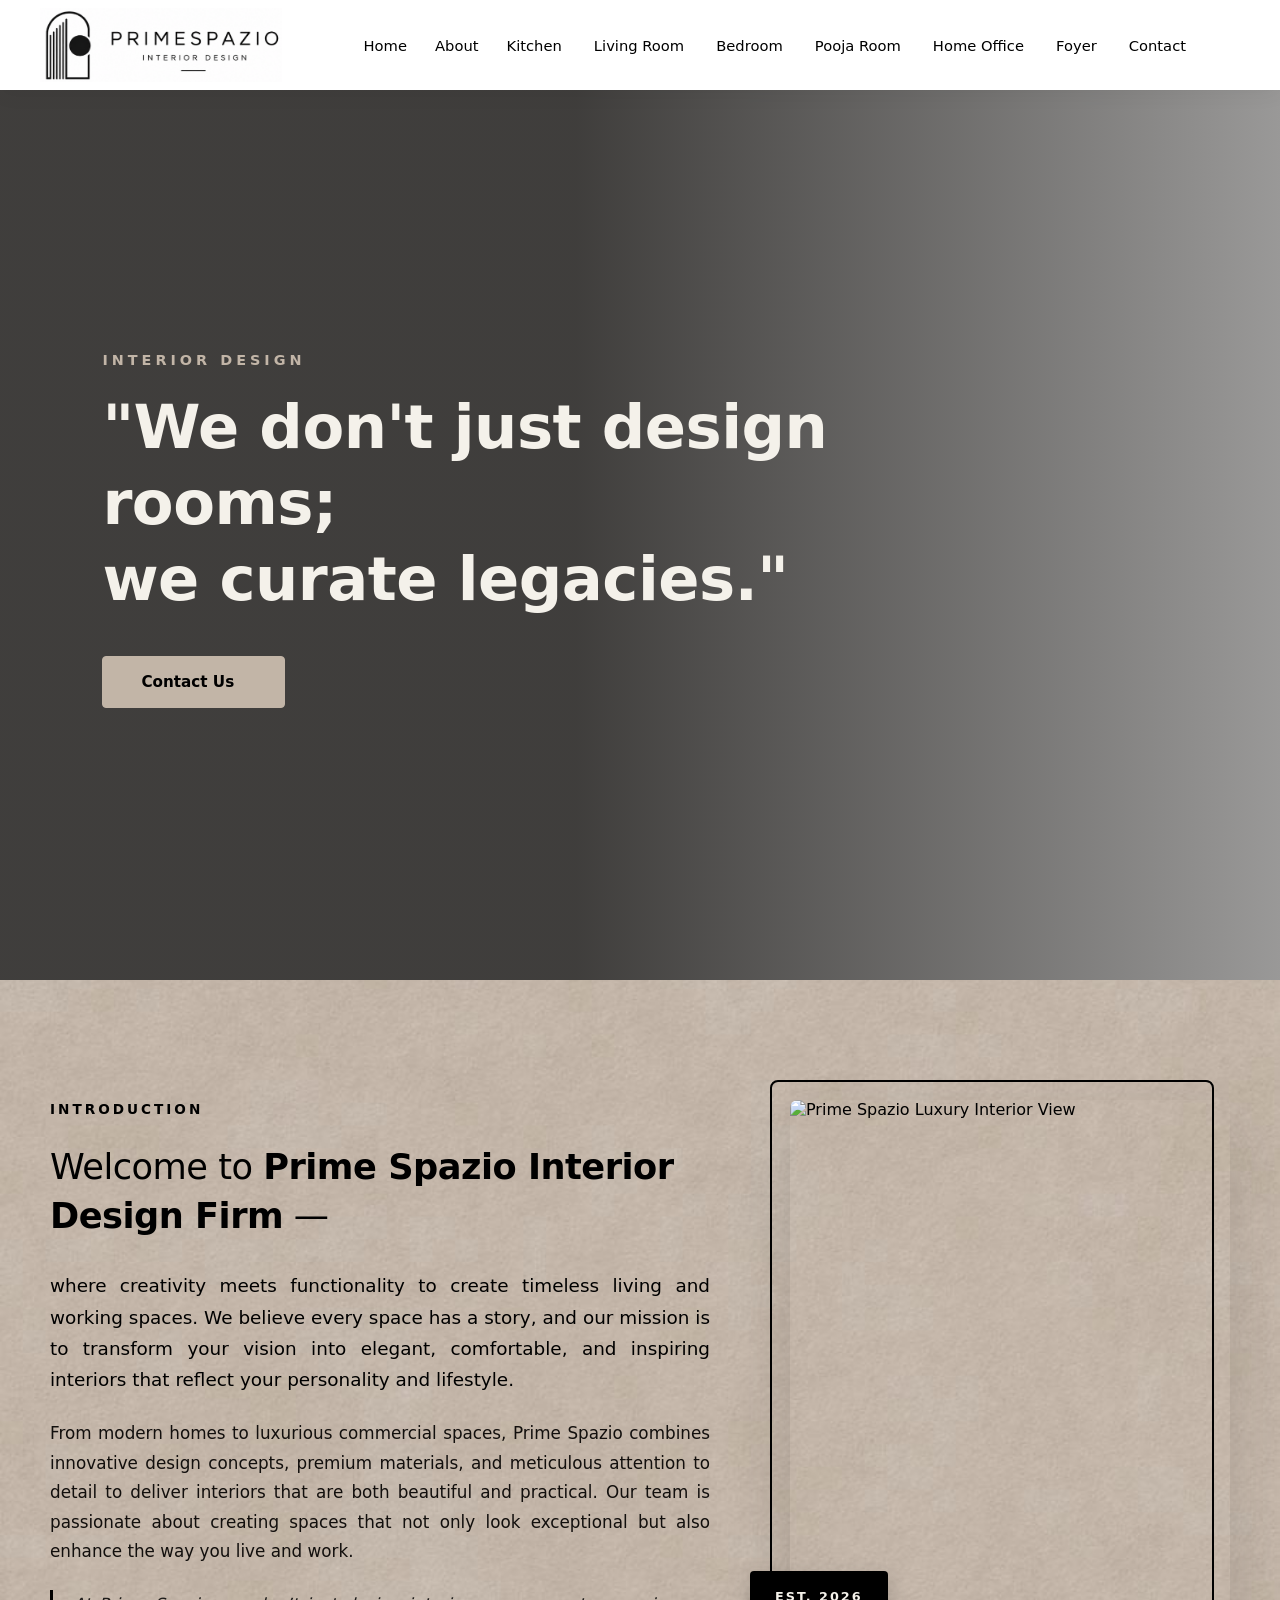
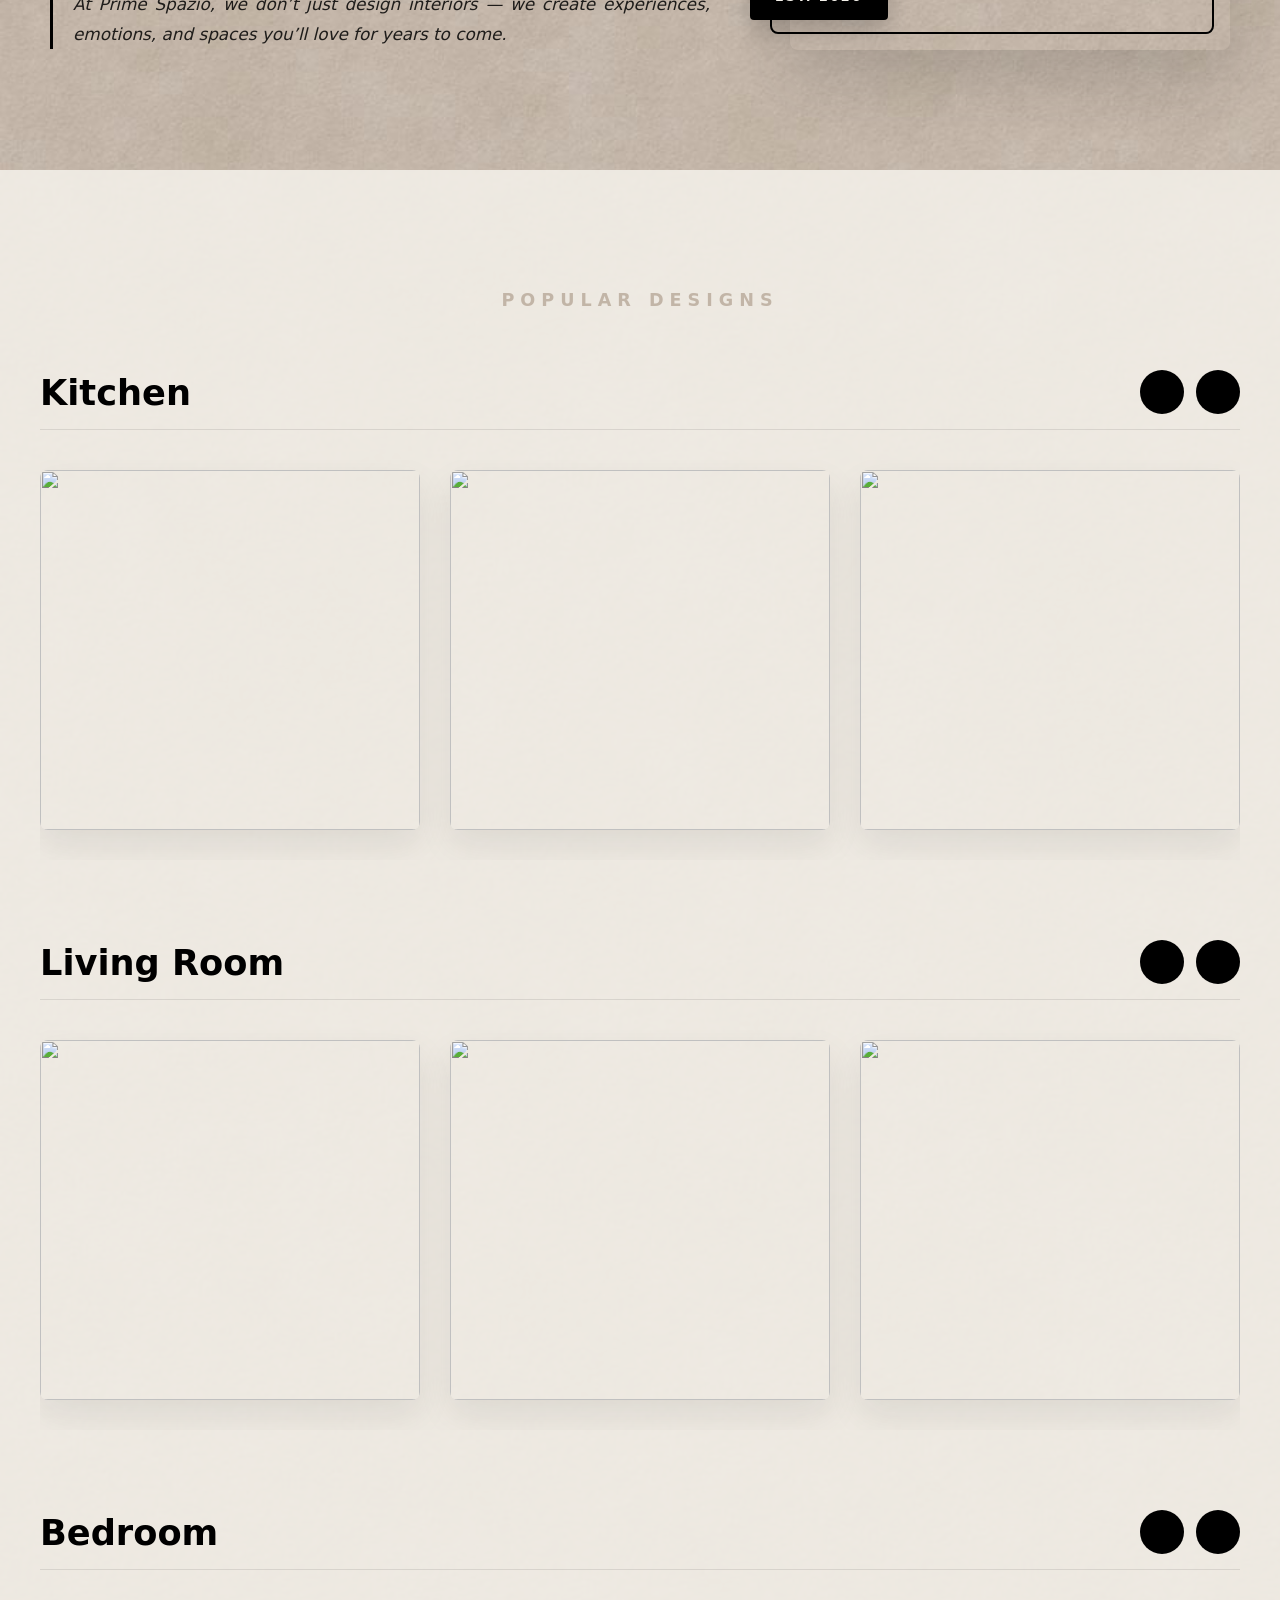
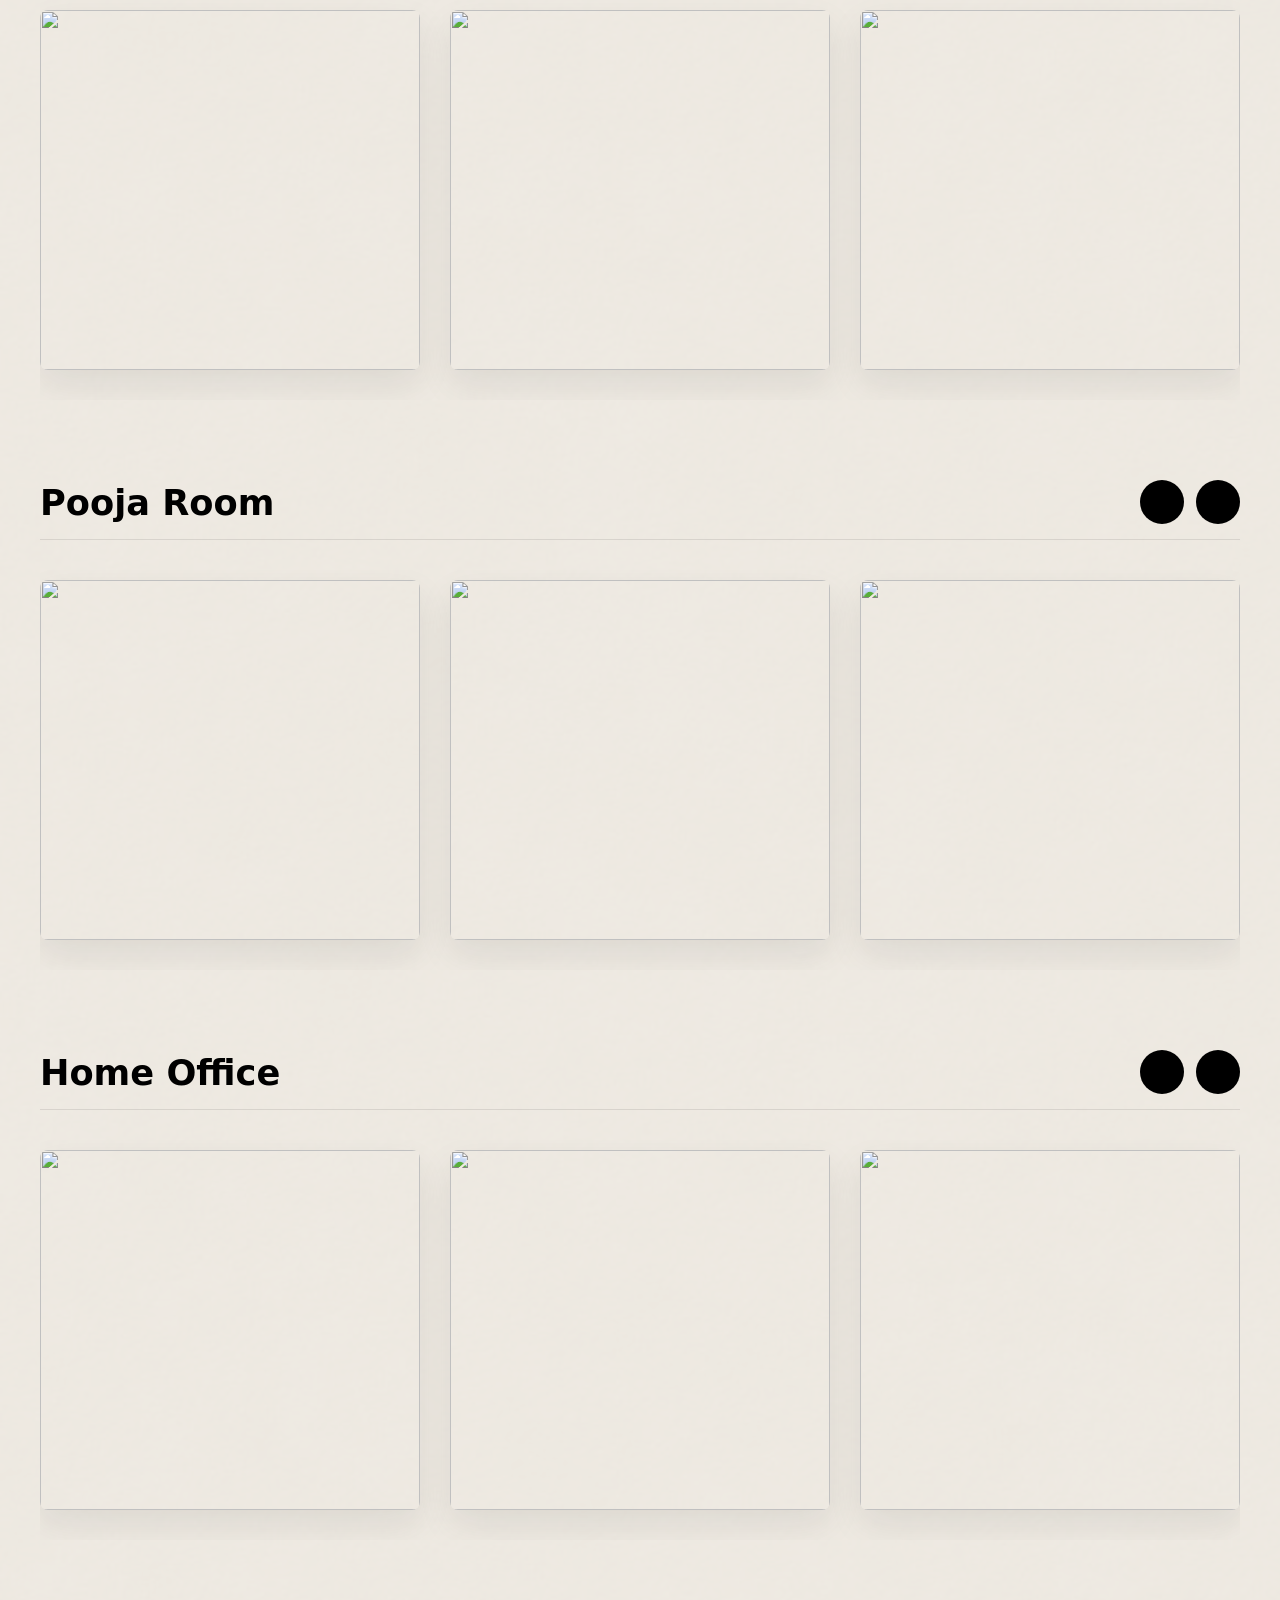
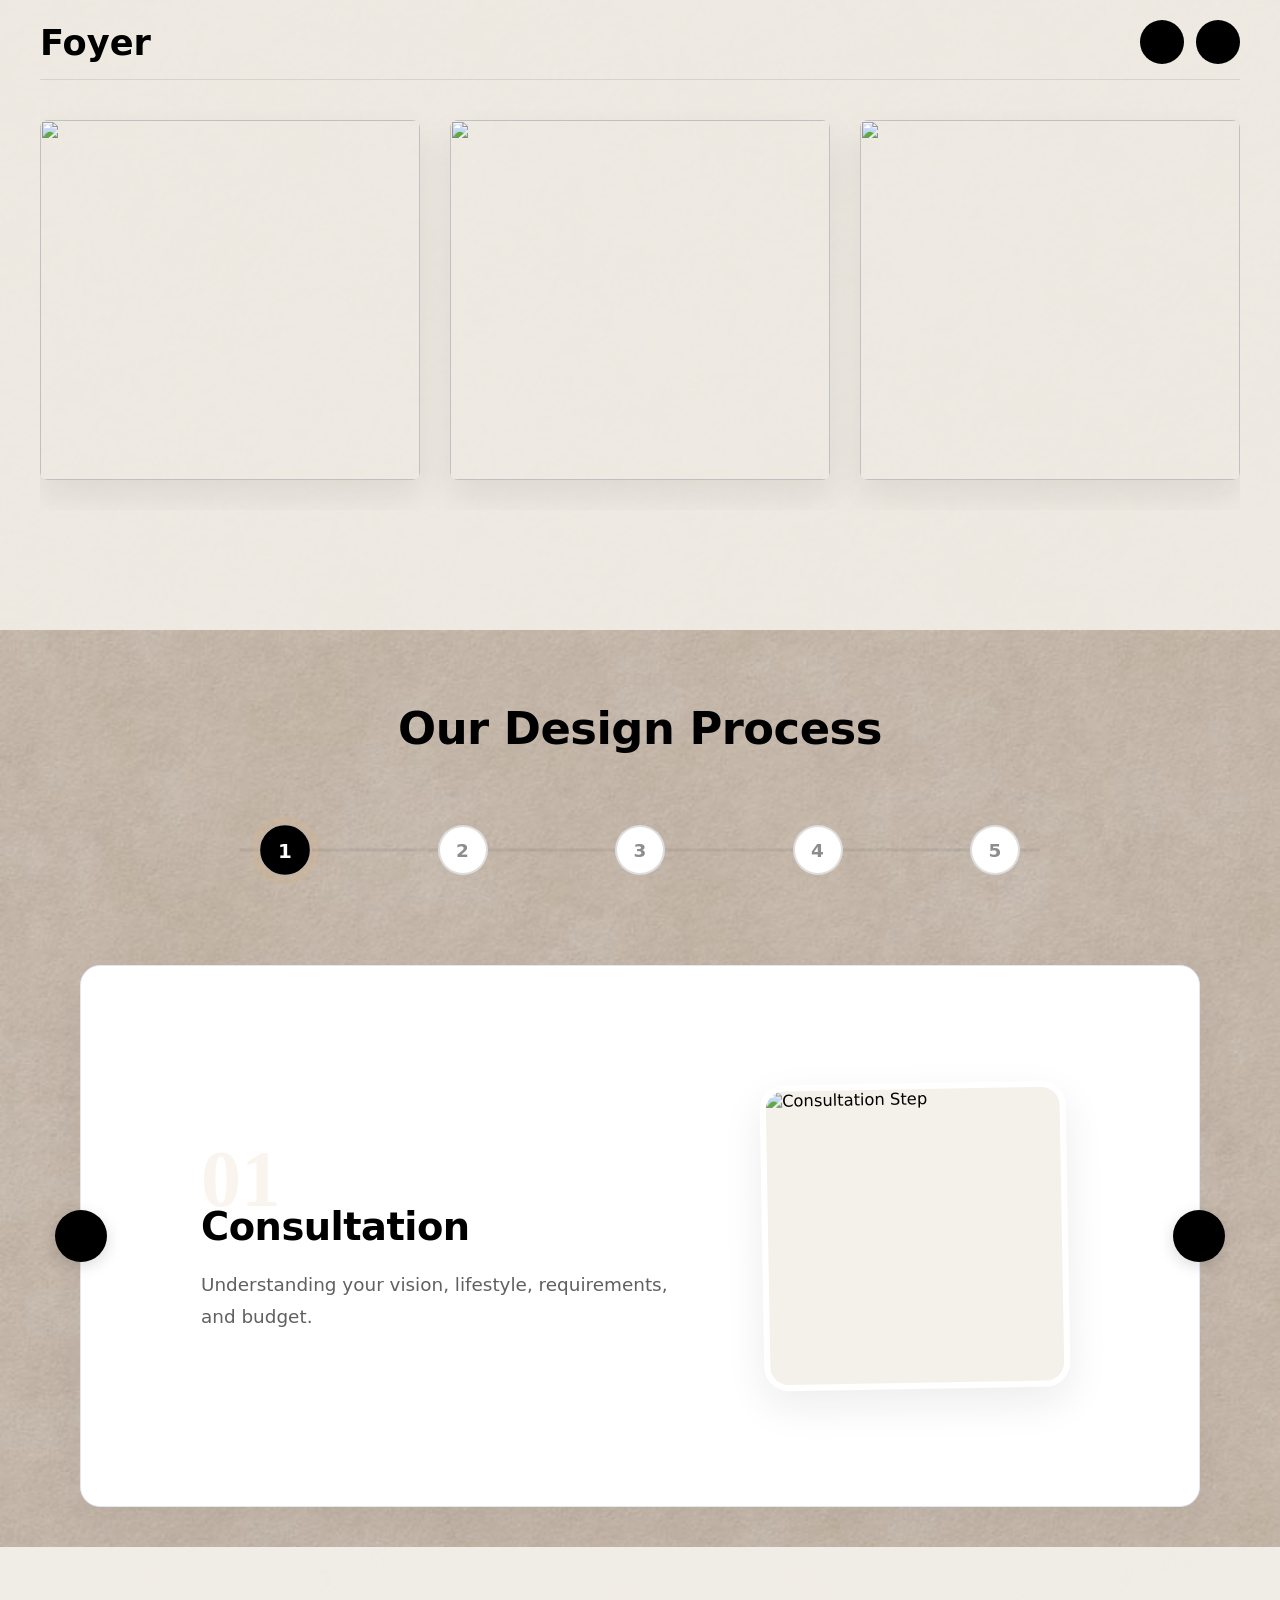
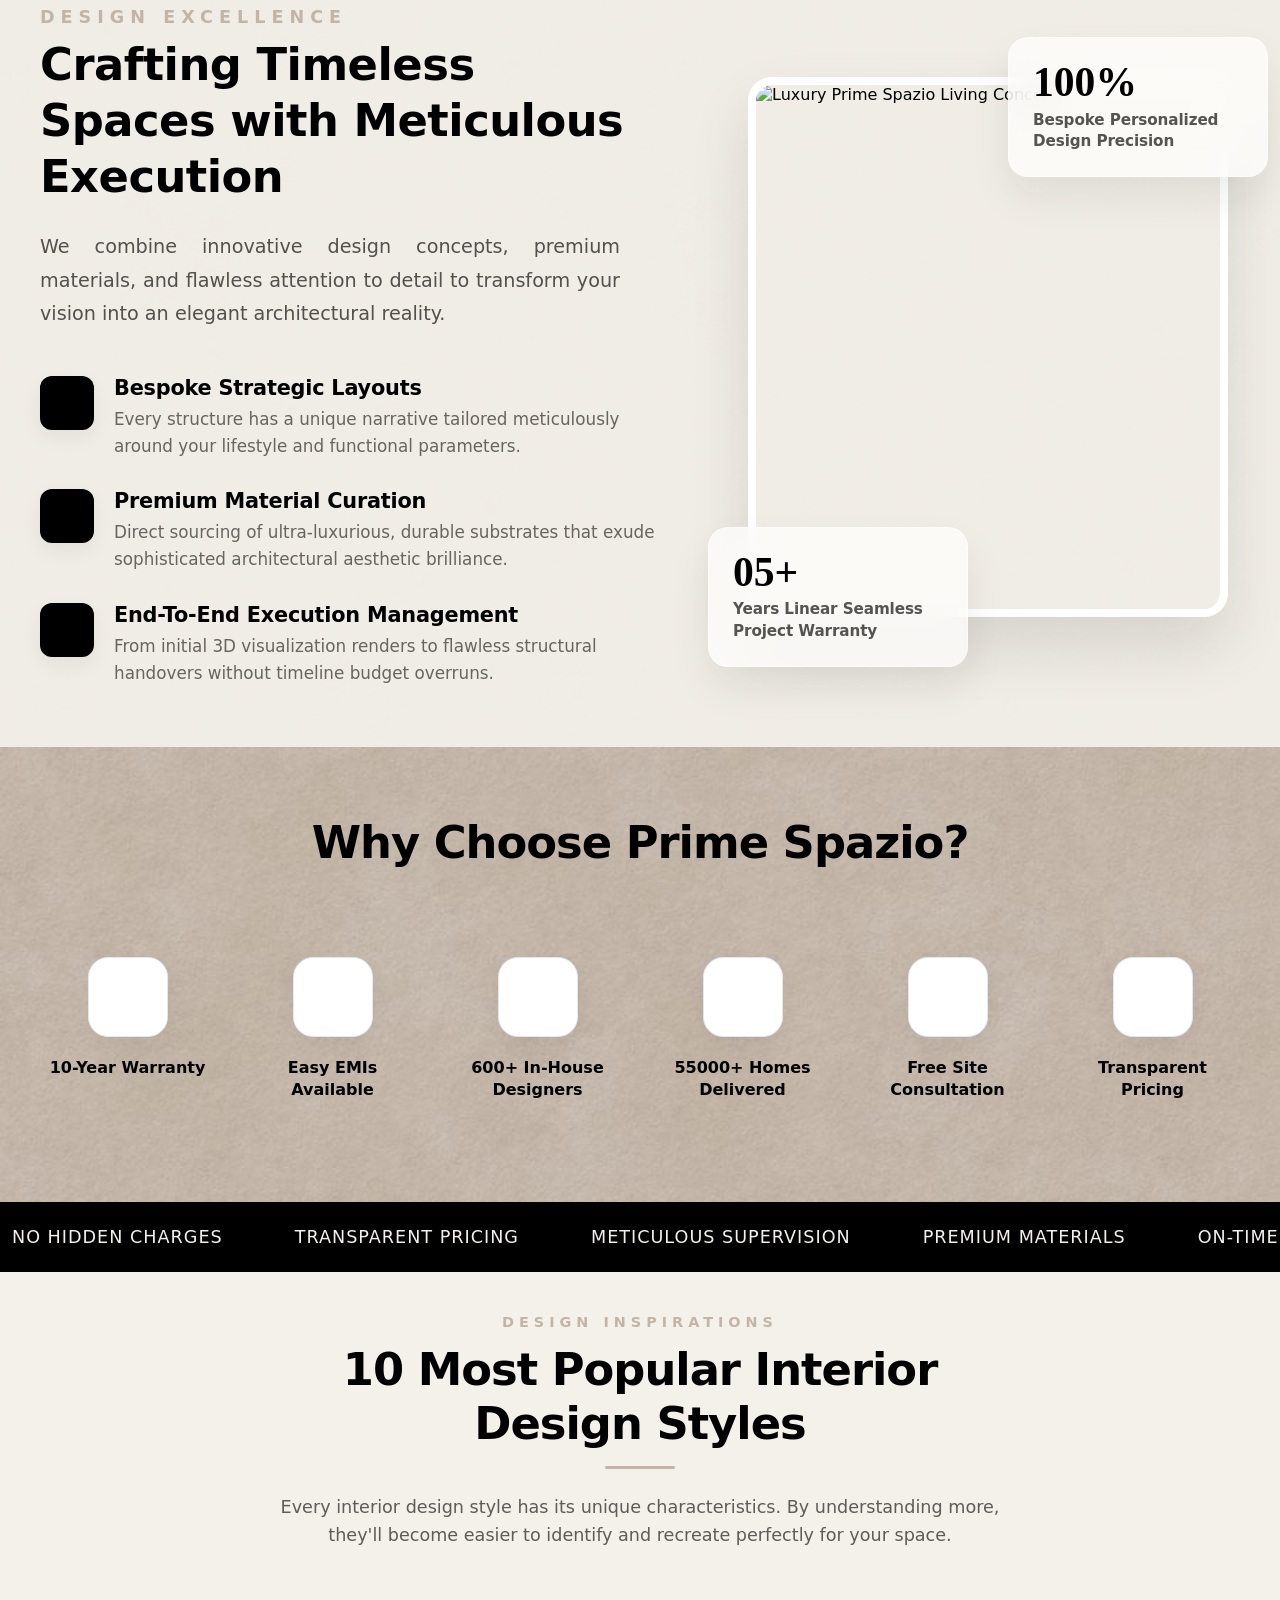
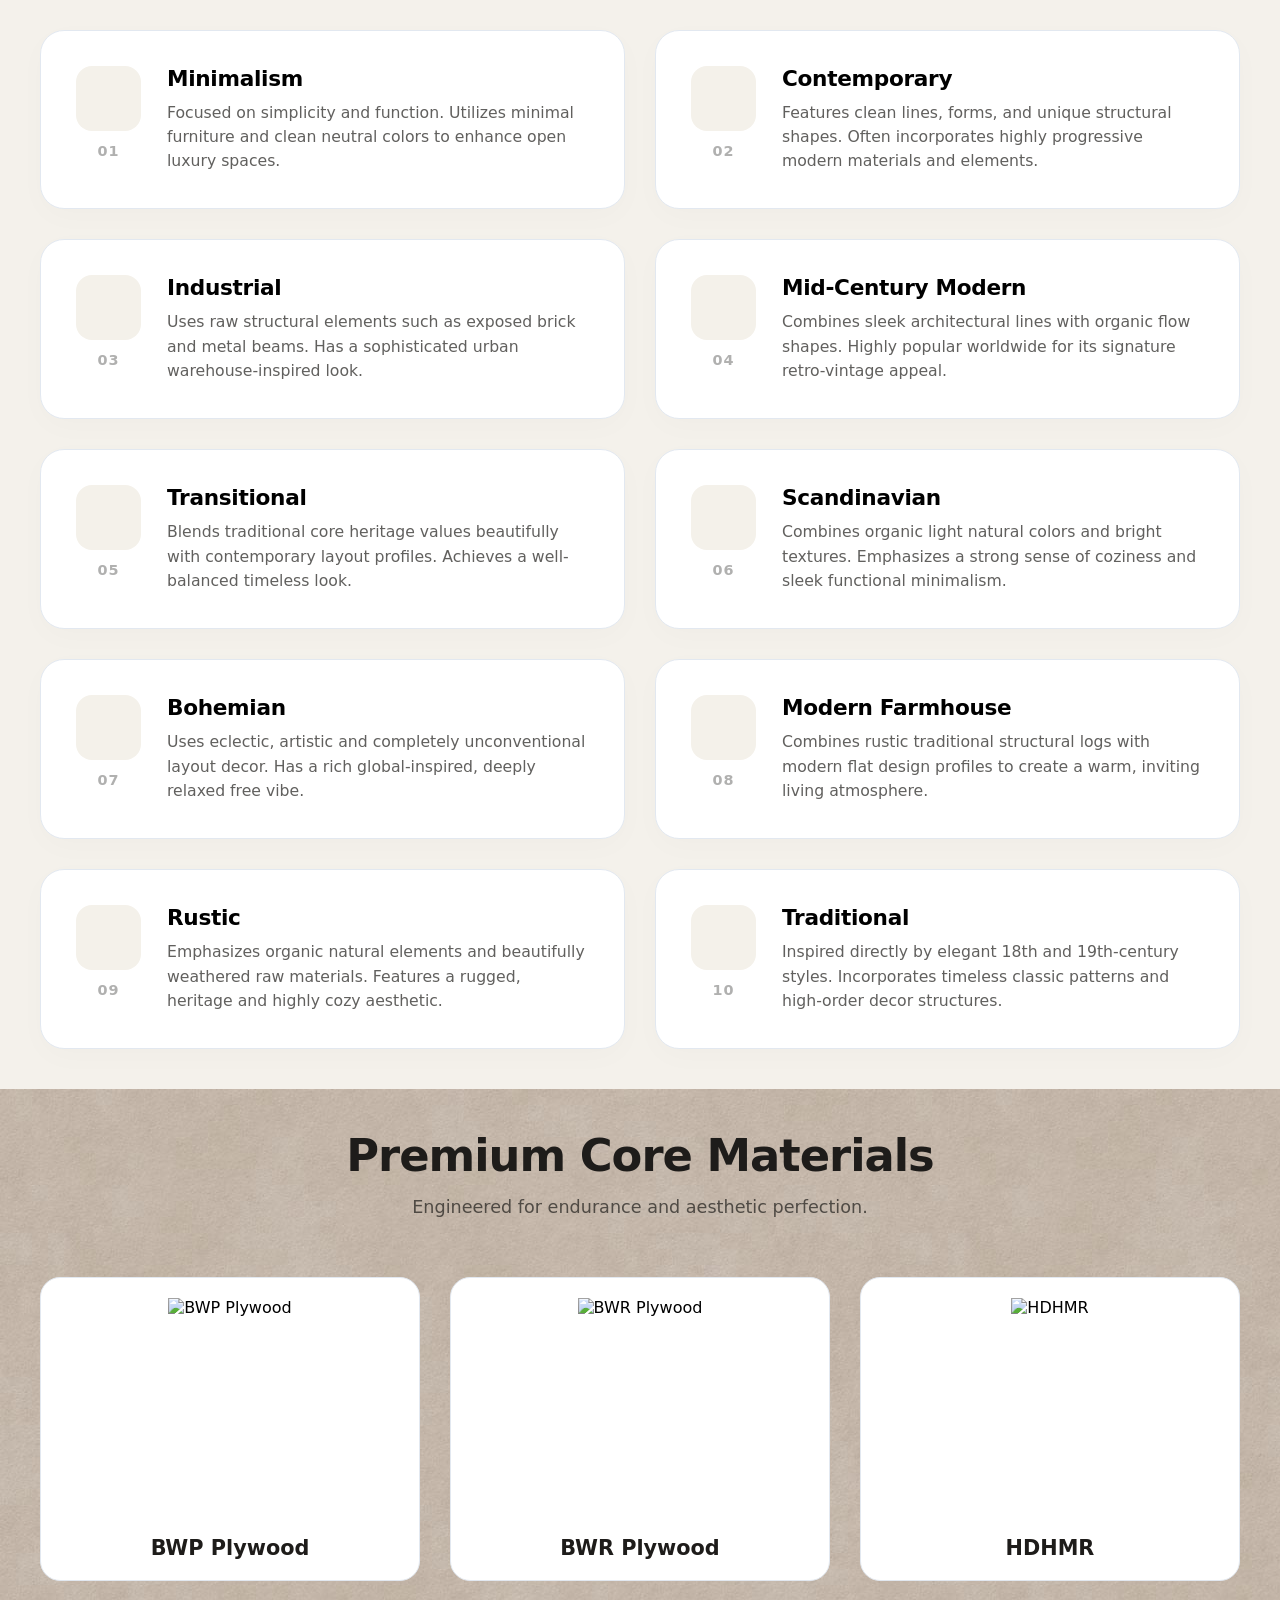
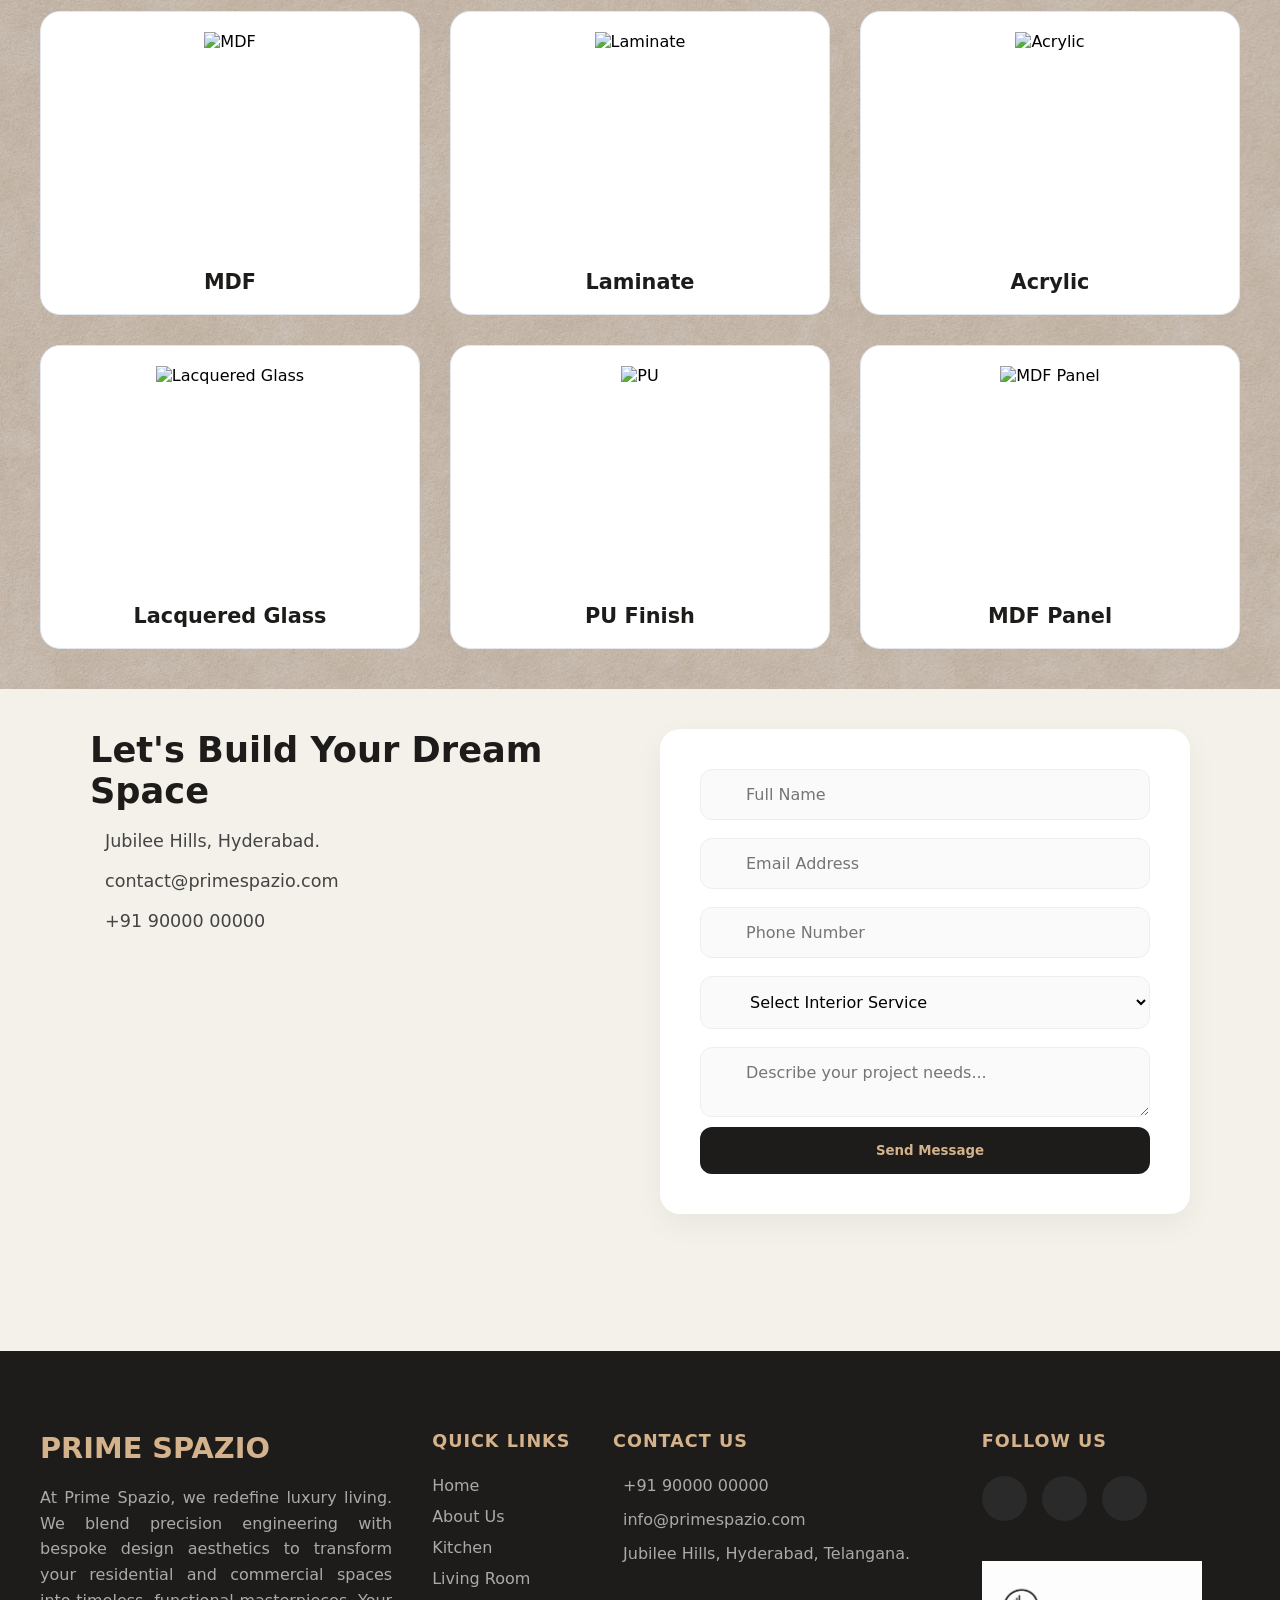
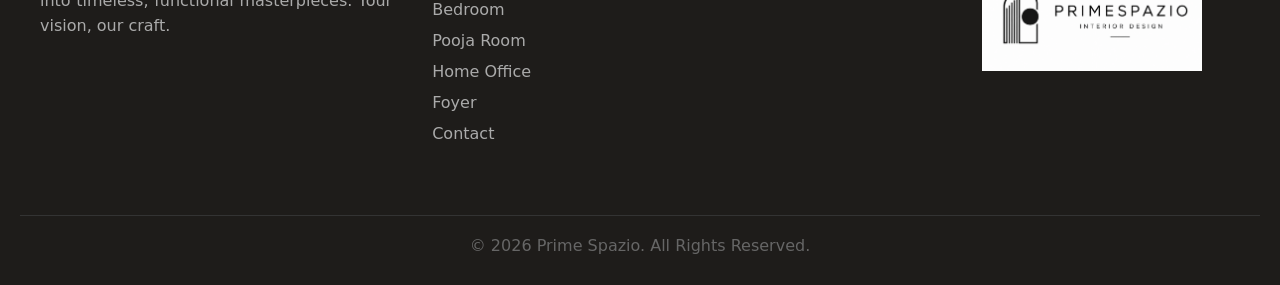
==== index.html @ 3af81e97 "prime" ====
<!DOCTYPE html>
<html lang="en">

<head>
    <meta charset="UTF-8">
    <meta name="viewport" content="width=device-width, initial-scale=1.0">
    <title>HOME|PRIMESPAZIO </title>
    <link href="https://cdn.jsdelivr.net/npm/remixicon@4.2.0/fonts/remixicon.css" rel="stylesheet" />
    <link rel="stylesheet" href="css/index.css">
    <link rel="icon" type="image/png" href="images/ion.png">
    <link href="https://unpkg.com/aos@2.3.1/dist/aos.css" rel="stylesheet">
</head>

<body>

    <header>
        <nav class="navbar">
            <div class="logo-container">
                <a href="index.html">
                    <img src="images/logo.png" alt="AURA Logo" class="brand-logo-img">
                </a>
            </div>

            <ul class="nav-links" id="navMenu">
                <li><a href="index.html" class="nav-item ">Home</a></li>
                <li><a href="about.html" class="nav-item">About</a></li>

                <li class="dropdown">
                    <a href="kitchen.html" class="nav-item dt-toggle">Kitchen <i class="ri-arrow-down-s-line"></i></a>
                    <ul class="dropdown-menu">
                        <li><a href="kitchen.html">Pantry Units</a></li>
                        <li><a href="kitchen.html">Base Units</a></li>
                        <li><a href="kitchen.html">Lofts</a></li>
                        <li><a href="kitchen.html">Counter tops</a></li>
                        <li><a href="kitchen.html">Appliances</a></li>
                        <li><a href="kitchen.html">Utility</a></li>
                        <li><a href="kitchen.html">Automation</a></li>
                    </ul>
                </li>

                <li class="dropdown">
                    <a href="livingroom.html" class="nav-item dt-toggle">Living Room <i
                            class="ri-arrow-down-s-line"></i></a>
                    <ul class="dropdown-menu">
                        <li><a href="livingroom.html">Tv Units</a></li>
                        <li><a href="livingroom.html">Crockery Units</a></li>
                        <li><a href="livingroom.html">Pooja Units</a></li>
                        <li><a href="livingroom.html">Furniture</a></li>
                        <li><a href="livingroom.html">False ceiling</a></li>
                        <li><a href="livingroom.html">Automation</a></li>
                    </ul>
                </li>

                <li class="dropdown">
                    <a href="bedroom.html" class="nav-item dt-toggle">Bedroom <i class="ri-arrow-down-s-line"></i></a>
                    <ul class="dropdown-menu">
                        <li><a href="bedroom.html">Walk-In Wardrobes</a></li>
                        <li><a href="bedroom.html">Sliding Wardrobes</a></li>
                        <li><a href="bedroom.html">Dressing Table</a></li>
                        <li><a href="bedroom.html">Study Units</a></li>
                        <li><a href="bedroom.html">TV Units</a></li>
                        <li><a href="bedroom.html">Furniture</a></li>
                        <li><a href="bedroom.html">Automation</a></li>
                        <li><a href="bedroom.html">Painting & Wallpapers</a></li>
                    </ul>
                </li>

                <li class="dropdown">
                    <a href="poojaroom.html" class="nav-item dt-toggle">Pooja Room <i
                            class="ri-arrow-down-s-line"></i></a>
                    <ul class="dropdown-menu">
                        <li><a href="poojaroom.html">Pooja Mandir Unit</a></li>
                        <li><a href="poojaroom.html">Sound Elements</a></li>
                        <li><a href="poojaroom.html">LED Lighting</a></li>
                        <li><a href="poojaroom.html">Storage Solutions</a></li>
                        <li><a href="poojaroom.html">Spiritual Wall Decor</a></li>
                        <li><a href="poojaroom.html">Brass Decorative Items</a></li>
                        <li><a href="poojaroom.html">Traditional Rugs and Mats</a></li>
                    </ul>
                </li>

                <li class="dropdown">
                    <a href="homeoffice.html" class="nav-item dt-toggle">Home Office <i
                            class="ri-arrow-down-s-line"></i></a>
                    <ul class="dropdown-menu">
                        <li><a href="homeoffice.html">Study Units</a></li>
                        <li><a href="homeoffice.html">Library Units</a></li>
                        <li><a href="homeoffice.html">Wallpaper</a></li>
                        <li><a href="homeoffice.html">Furniture</a></li>
                        <li><a href="homeoffice.html">Lighting</a></li>
                    </ul>
                </li>

                <li class="dropdown">
                    <a href="foyer.html" class="nav-item dt-toggle">Foyer <i class="ri-arrow-down-s-line"></i></a>
                    <ul class="dropdown-menu">
                        <li><a href="foyer.html">Shoe Rack</a></li>
                        <li><a href="foyer.html">Painting</a></li>
                        <li><a href="foyer.html">False Ceiling</a></li>
                        <li><a href="foyer.html">Wallpaper</a></li>
                        <li><a href="foyer.html">Furniture</a></li>
                        <li><a href="foyer.html">Lighting</a></li>
                    </ul>
                </li>

                <li><a href="contact.html" class="nav-item">Contact</a></li>
            </ul>

            <div class="menu-toggle" id="mobileToggleButton">
                <i class="ri-menu-3-line"></i>
            </div>
        </nav>
    </header>








    <section id="home" class="hero-section">
        <div class="hero-overlay"></div>

        <div class="hero-container">
            <span class="hero-sub" data-aos="zoom-in" data-aos-delay="200">INTERIOR DESIGN</span>

            <h1 class="hero-title" data-aos="zoom-in" data-aos-delay="400">
                "We don't just design rooms;<br>we curate legacies."
            </h1>

            <div class="hero-actions" data-aos="zoom-in" data-aos-delay="600">
                <a href="contact.html" class="hero-btn">Contact Us <i class="ri-arrow-right-line"></i></a>
            </div>
        </div>
    </section>







    <section id="about" class="about-section">
        <div class="about-container">

            <div class="about-content-col" data-aos="fade-right" data-aos-duration="1200">
                <span class="about-tag">Introduction</span>

                <h2 class="about-main-heading">
                    Welcome to <strong>Prime Spazio Interior Design Firm</strong> —
                </h2>

                <p class="about-para emphasis-text">
                    where creativity meets functionality to create timeless living and working spaces. We believe every
                    space has a story, and our mission is to transform your vision into elegant, comfortable, and
                    inspiring interiors that reflect your personality and lifestyle.
                </p>

                <p class="about-para">
                    From modern homes to luxurious commercial spaces, Prime Spazio combines innovative design concepts,
                    premium materials, and meticulous attention to detail to deliver interiors that are both beautiful
                    and practical. Our team is passionate about creating spaces that not only look exceptional but also
                    enhance the way you live and work.
                </p>

                <p class="about-para final-quote">
                    At Prime Spazio, we don’t just design interiors — we create experiences, emotions, and spaces you’ll
                    love for years to come.
                </p>
            </div>

            <div class="about-image-col" data-aos="fade-up" data-aos-delay="300" data-aos-duration="1200">
                <div class="image-wrapper-frame">
                    <img src="https://images.unsplash.com/photo-1618221195710-dd6b41faaea6?auto=format&fit=crop&w=1000&q=80"
                        alt="Prime Spazio Luxury Interior View" class="about-showcase-img">
                    <div class="luxury-badge">
                        <span>Est. 2026</span>
                    </div>
                </div>
            </div>

        </div>
    </section>











    <link rel="stylesheet" href="https://cdn.jsdelivr.net/npm/swiper@11/swiper-bundle.min.css" />

    <section id="popular-designs" class="popular-section">
        <div class="popular-container">

            <div class="section-title-block" data-aos="zoom-in" data-aos-duration="1000">
                <span class="main-badge">POPULAR DESIGNS</span>
            </div>

            <div class="category-master-block" data-aos="fade-up" data-aos-duration="1000">
                <div class="category-header-row">
                    <h2 class="category-subheading">Kitchen</h2>
                    <div class="slider-nav-wrapper">
                        <div class="swiper-button-prev custom-nav-btn k-prev"><i class="ri-arrow-left-line"></i></div>
                        <div class="swiper-button-next custom-nav-btn k-next"><i class="ri-arrow-right-line"></i></div>
                    </div>
                </div>

                <div class="swiper popular-swiper-container kitchen-swiper">
                    <div class="swiper-wrapper">
                        <div class="swiper-slide product-luxury-card">
                            <div class="card-image-box"><img
                                    src="https://images.unsplash.com/photo-1556912173-3bb406ef7e77?auto=format&fit=crop&w=600&q=80"
                                    class="product-img">
                                <div class="hover-overlay-content">
                                    <h3 class="product-hover-title">Pantry Units</h3>
                                </div>
                            </div>
                        </div>
                        <div class="swiper-slide product-luxury-card">
                            <div class="card-image-box"><img
                                    src="https://images.unsplash.com/photo-1556912173-3bb406ef7e77?auto=format&fit=crop&w=600&q=80"
                                    class="product-img">
                                <div class="hover-overlay-content">
                                    <h3 class="product-hover-title">Base Units</h3>
                                </div>
                            </div>
                        </div>
                        <div class="swiper-slide product-luxury-card">
                            <div class="card-image-box"><img
                                    src="https://images.unsplash.com/photo-1556912173-3bb406ef7e77?auto=format&fit=crop&w=600&q=80"
                                    class="product-img">
                                <div class="hover-overlay-content">
                                    <h3 class="product-hover-title">Lofts</h3>
                                </div>
                            </div>
                        </div>
                        <div class="swiper-slide product-luxury-card">
                            <div class="card-image-box"><img
                                    src="https://images.unsplash.com/photo-1556912173-3bb406ef7e77?auto=format&fit=crop&w=600&q=80"
                                    class="product-img">
                                <div class="hover-overlay-content">
                                    <h3 class="product-hover-title">Counter tops</h3>
                                </div>
                            </div>
                        </div>
                        <div class="swiper-slide product-luxury-card">
                            <div class="card-image-box"><img
                                    src="https://images.unsplash.com/photo-1556912173-3bb406ef7e77?auto=format&fit=crop&w=600&q=80"
                                    class="product-img">
                                <div class="hover-overlay-content">
                                    <h3 class="product-hover-title">Appliances</h3>
                                </div>
                            </div>
                        </div>
                        <div class="swiper-slide product-luxury-card">
                            <div class="card-image-box"><img
                                    src="https://images.unsplash.com/photo-1556912173-3bb406ef7e77?auto=format&fit=crop&w=600&q=80"
                                    class="product-img">
                                <div class="hover-overlay-content">
                                    <h3 class="product-hover-title">Utility</h3>
                                </div>
                            </div>
                        </div>
                        <div class="swiper-slide product-luxury-card">
                            <div class="card-image-box"><img
                                    src="https://images.unsplash.com/photo-1556912173-3bb406ef7e77?auto=format&fit=crop&w=600&q=80"
                                    class="product-img">
                                <div class="hover-overlay-content">
                                    <h3 class="product-hover-title">Automation</h3>
                                </div>
                            </div>
                        </div>
                    </div>
                </div>
            </div>

            <div class="category-master-block" data-aos="fade-up" data-aos-duration="1000">
                <div class="category-header-row">
                    <h2 class="category-subheading">Living Room</h2>
                    <div class="slider-nav-wrapper">
                        <div class="swiper-button-prev custom-nav-btn lr-prev"><i class="ri-arrow-left-line"></i></div>
                        <div class="swiper-button-next custom-nav-btn lr-next"><i class="ri-arrow-right-line"></i></div>
                    </div>
                </div>

                <div class="swiper popular-swiper-container living-swiper">
                    <div class="swiper-wrapper">
                        <div class="swiper-slide product-luxury-card">
                            <div class="card-image-box"><img
                                    src="https://images.unsplash.com/photo-1556912173-3bb406ef7e77?auto=format&fit=crop&w=600&q=80"
                                    class="product-img">
                                <div class="hover-overlay-content">
                                    <h3 class="product-hover-title">Tv Units</h3>
                                </div>
                            </div>
                        </div>
                        <div class="swiper-slide product-luxury-card">
                            <div class="card-image-box"><img
                                    src="https://images.unsplash.com/photo-1556912173-3bb406ef7e77?auto=format&fit=crop&w=600&q=80"
                                    class="product-img">
                                <div class="hover-overlay-content">
                                    <h3 class="product-hover-title">Crockery Units</h3>
                                </div>
                            </div>
                        </div>
                        <div class="swiper-slide product-luxury-card">
                            <div class="card-image-box"><img
                                    src="https://images.unsplash.com/photo-1556912173-3bb406ef7e77?auto=format&fit=crop&w=600&q=80"
                                    class="product-img">
                                <div class="hover-overlay-content">
                                    <h3 class="product-hover-title">Pooja Units</h3>
                                </div>
                            </div>
                        </div>
                        <div class="swiper-slide product-luxury-card">
                            <div class="card-image-box"><img
                                    src="https://images.unsplash.com/photo-1556912173-3bb406ef7e77?auto=format&fit=crop&w=600&q=80"
                                    class="product-img">
                                <div class="hover-overlay-content">
                                    <h3 class="product-hover-title">Furniture</h3>
                                </div>
                            </div>
                        </div>
                        <div class="swiper-slide product-luxury-card">
                            <div class="card-image-box"><img
                                    src="https://images.unsplash.com/photo-1556912173-3bb406ef7e77?auto=format&fit=crop&w=600&q=80"
                                    class="product-img">
                                <div class="hover-overlay-content">
                                    <h3 class="product-hover-title">False ceiling</h3>
                                </div>
                            </div>
                        </div>
                        <div class="swiper-slide product-luxury-card">
                            <div class="card-image-box"><img
                                    src="https://images.unsplash.com/photo-1556912173-3bb406ef7e77?auto=format&fit=crop&w=600&q=80"
                                    class="product-img">
                                <div class="hover-overlay-content">
                                    <h3 class="product-hover-title">Automation</h3>
                                </div>
                            </div>
                        </div>
                    </div>
                </div>
            </div>

            <div class="category-master-block" data-aos="fade-up" data-aos-duration="1000">
                <div class="category-header-row">
                    <h2 class="category-subheading">Bedroom</h2>
                    <div class="slider-nav-wrapper">
                        <div class="swiper-button-prev custom-nav-btn b-prev"><i class="ri-arrow-left-line"></i></div>
                        <div class="swiper-button-next custom-nav-btn b-next"><i class="ri-arrow-right-line"></i></div>
                    </div>
                </div>

                <div class="swiper popular-swiper-container bedroom-swiper">
                    <div class="swiper-wrapper">
                        <div class="swiper-slide product-luxury-card">
                            <div class="card-image-box"><img
                                    src="https://images.unsplash.com/photo-1556912173-3bb406ef7e77?auto=format&fit=crop&w=600&q=80"
                                    class="product-img">
                                <div class="hover-overlay-content">
                                    <h3 class="product-hover-title">Walk-In Wardrobes</h3>
                                </div>
                            </div>
                        </div>
                        <div class="swiper-slide product-luxury-card">
                            <div class="card-image-box"><img
                                    src="https://images.unsplash.com/photo-1556912173-3bb406ef7e77?auto=format&fit=crop&w=600&q=80"
                                    class="product-img">
                                <div class="hover-overlay-content">
                                    <h3 class="product-hover-title">Sliding Wardrobes</h3>
                                </div>
                            </div>
                        </div>
                        <div class="swiper-slide product-luxury-card">
                            <div class="card-image-box"><img
                                    src="https://images.unsplash.com/photo-1556912173-3bb406ef7e77?auto=format&fit=crop&w=600&q=80"
                                    class="product-img">
                                <div class="hover-overlay-content">
                                    <h3 class="product-hover-title">Dressing Table</h3>
                                </div>
                            </div>
                        </div>
                        <div class="swiper-slide product-luxury-card">
                            <div class="card-image-box"><img
                                    src="https://images.unsplash.com/photo-1556912173-3bb406ef7e77?auto=format&fit=crop&w=600&q=80"
                                    class="product-img">
                                <div class="hover-overlay-content">
                                    <h3 class="product-hover-title">Study Units</h3>
                                </div>
                            </div>
                        </div>
                        <div class="swiper-slide product-luxury-card">
                            <div class="card-image-box"><img
                                    src="https://images.unsplash.com/photo-1556912173-3bb406ef7e77?auto=format&fit=crop&w=600&q=80"
                                    class="product-img">
                                <div class="hover-overlay-content">
                                    <h3 class="product-hover-title">TV Units</h3>
                                </div>
                            </div>
                        </div>
                        <div class="swiper-slide product-luxury-card">
                            <div class="card-image-box"><img
                                    src="https://images.unsplash.com/photo-1556912173-3bb406ef7e77?auto=format&fit=crop&w=600&q=80"
                                    class="product-img">
                                <div class="hover-overlay-content">
                                    <h3 class="product-hover-title">Furniture</h3>
                                </div>
                            </div>
                        </div>
                        <div class="swiper-slide product-luxury-card">
                            <div class="card-image-box"><img
                                    src="https://images.unsplash.com/photo-1556912173-3bb406ef7e77?auto=format&fit=crop&w=600&q=80"
                                    class="product-img">
                                <div class="hover-overlay-content">
                                    <h3 class="product-hover-title">Automation</h3>
                                </div>
                            </div>
                        </div>
                        <div class="swiper-slide product-luxury-card">
                            <div class="card-image-box"><img
                                    src="https://images.unsplash.com/photo-1556912173-3bb406ef7e77?auto=format&fit=crop&w=600&q=80"
                                    class="product-img">
                                <div class="hover-overlay-content">
                                    <h3 class="product-hover-title">Painting & Wallpapers</h3>
                                </div>
                            </div>
                        </div>
                    </div>
                </div>
            </div>

            <div class="category-master-block" data-aos="fade-up" data-aos-duration="1000">
                <div class="category-header-row">
                    <h2 class="category-subheading">Pooja Room</h2>
                    <div class="slider-nav-wrapper">
                        <div class="swiper-button-prev custom-nav-btn p-prev"><i class="ri-arrow-left-line"></i></div>
                        <div class="swiper-button-next custom-nav-btn p-next"><i class="ri-arrow-right-line"></i></div>
                    </div>
                </div>

                <div class="swiper popular-swiper-container pooja-swiper">
                    <div class="swiper-wrapper">
                        <div class="swiper-slide product-luxury-card">
                            <div class="card-image-box"><img
                                    src="https://images.unsplash.com/photo-1556912173-3bb406ef7e77?auto=format&fit=crop&w=600&q=80"
                                    class="product-img">
                                <div class="hover-overlay-content">
                                    <h3 class="product-hover-title">Pooja Mandir Unit</h3>
                                </div>
                            </div>
                        </div>
                        <div class="swiper-slide product-luxury-card">
                            <div class="card-image-box"><img
                                    src="https://images.unsplash.com/photo-1556912173-3bb406ef7e77?auto=format&fit=crop&w=600&q=80"
                                    class="product-img">
                                <div class="hover-overlay-content">
                                    <h3 class="product-hover-title">Sound Elements</h3>
                                </div>
                            </div>
                        </div>
                        <div class="swiper-slide product-luxury-card">
                            <div class="card-image-box"><img
                                    src="https://images.unsplash.com/photo-1556912173-3bb406ef7e77?auto=format&fit=crop&w=600&q=80"
                                    class="product-img">
                                <div class="hover-overlay-content">
                                    <h3 class="product-hover-title">LED Lighting</h3>
                                </div>
                            </div>
                        </div>
                        <div class="swiper-slide product-luxury-card">
                            <div class="card-image-box"><img
                                    src="https://images.unsplash.com/photo-1556912173-3bb406ef7e77?auto=format&fit=crop&w=600&q=80"
                                    class="product-img">
                                <div class="hover-overlay-content">
                                    <h3 class="product-hover-title">Storage Solutions</h3>
                                </div>
                            </div>
                        </div>
                        <div class="swiper-slide product-luxury-card">
                            <div class="card-image-box"><img
                                    src="https://images.unsplash.com/photo-1556912173-3bb406ef7e77?auto=format&fit=crop&w=600&q=80"
                                    class="product-img">
                                <div class="hover-overlay-content">
                                    <h3 class="product-hover-title">Spiritual Wall Decor</h3>
                                </div>
                            </div>
                        </div>
                        <div class="swiper-slide product-luxury-card">
                            <div class="card-image-box"><img
                                    src="https://images.unsplash.com/photo-1556912173-3bb406ef7e77?auto=format&fit=crop&w=600&q=80"
                                    class="product-img">
                                <div class="hover-overlay-content">
                                    <h3 class="product-hover-title">Brass Decorative Items</h3>
                                </div>
                            </div>
                        </div>
                        <div class="swiper-slide product-luxury-card">
                            <div class="card-image-box"><img
                                    src="https://images.unsplash.com/photo-1556912173-3bb406ef7e77?auto=format&fit=crop&w=600&q=80"
                                    class="product-img">
                                <div class="hover-overlay-content">
                                    <h3 class="product-hover-title">Traditional Rugs and Mats</h3>
                                </div>
                            </div>
                        </div>
                    </div>
                </div>
            </div>

            <div class="category-master-block" data-aos="fade-up" data-aos-duration="1000">
                <div class="category-header-row">
                    <h2 class="category-subheading">Home Office</h2>
                    <div class="slider-nav-wrapper">
                        <div class="swiper-button-prev custom-nav-btn ho-prev"><i class="ri-arrow-left-line"></i></div>
                        <div class="swiper-button-next custom-nav-btn ho-next"><i class="ri-arrow-right-line"></i></div>
                    </div>
                </div>

                <div class="swiper popular-swiper-container office-swiper">
                    <div class="swiper-wrapper">
                        <div class="swiper-slide product-luxury-card">
                            <div class="card-image-box"><img
                                    src="https://images.unsplash.com/photo-1556912173-3bb406ef7e77?auto=format&fit=crop&w=600&q=80"
                                    class="product-img">
                                <div class="hover-overlay-content">
                                    <h3 class="product-hover-title">Study Units</h3>
                                </div>
                            </div>
                        </div>
                        <div class="swiper-slide product-luxury-card">
                            <div class="card-image-box"><img
                                    src="https://images.unsplash.com/photo-1556912173-3bb406ef7e77?auto=format&fit=crop&w=600&q=80"
                                    class="product-img">
                                <div class="hover-overlay-content">
                                    <h3 class="product-hover-title">Library Units</h3>
                                </div>
                            </div>
                        </div>
                        <div class="swiper-slide product-luxury-card">
                            <div class="card-image-box"><img
                                    src="https://images.unsplash.com/photo-1556912173-3bb406ef7e77?auto=format&fit=crop&w=600&q=80"
                                    class="product-img">
                                <div class="hover-overlay-content">
                                    <h3 class="product-hover-title">Wallpaper</h3>
                                </div>
                            </div>
                        </div>
                        <div class="swiper-slide product-luxury-card">
                            <div class="card-image-box"><img
                                    src="https://images.unsplash.com/photo-1556912173-3bb406ef7e77?auto=format&fit=crop&w=600&q=80"
                                    class="product-img">
                                <div class="hover-overlay-content">
                                    <h3 class="product-hover-title">Furniture</h3>
                                </div>
                            </div>
                        </div>
                        <div class="swiper-slide product-luxury-card">
                            <div class="card-image-box"><img
                                    src="https://images.unsplash.com/photo-1556912173-3bb406ef7e77?auto=format&fit=crop&w=600&q=80"
                                    class="product-img">
                                <div class="hover-overlay-content">
                                    <h3 class="product-hover-title">Lighting</h3>
                                </div>
                            </div>
                        </div>
                    </div>
                </div>
            </div>

            <div class="category-master-block" data-aos="fade-up" data-aos-duration="1000">
                <div class="category-header-row">
                    <h2 class="category-subheading">Foyer</h2>
                    <div class="slider-nav-wrapper">
                        <div class="swiper-button-prev custom-nav-btn f-prev"><i class="ri-arrow-left-line"></i></div>
                        <div class="swiper-button-next custom-nav-btn f-next"><i class="ri-arrow-right-line"></i></div>
                    </div>
                </div>

                <div class="swiper popular-swiper-container foyer-swiper">
                    <div class="swiper-wrapper">
                        <div class="swiper-slide product-luxury-card">
                            <div class="card-image-box"><img
                                    src="https://images.unsplash.com/photo-1556912173-3bb406ef7e77?auto=format&fit=crop&w=600&q=80"
                                    class="product-img">
                                <div class="hover-overlay-content">
                                    <h3 class="product-hover-title">Shoe Rack</h3>
                                </div>
                            </div>
                        </div>
                        <div class="swiper-slide product-luxury-card">
                            <div class="card-image-box"><img
                                    src="https://images.unsplash.com/photo-1556912173-3bb406ef7e77?auto=format&fit=crop&w=600&q=80"
                                    class="product-img">
                                <div class="hover-overlay-content">
                                    <h3 class="product-hover-title">Painting</h3>
                                </div>
                            </div>
                        </div>
                        <div class="swiper-slide product-luxury-card">
                            <div class="card-image-box"><img
                                    src="https://images.unsplash.com/photo-1556912173-3bb406ef7e77?auto=format&fit=crop&w=600&q=80"
                                    class="product-img">
                                <div class="hover-overlay-content">
                                    <h3 class="product-hover-title">False Ceiling</h3>
                                </div>
                            </div>
                        </div>
                        <div class="swiper-slide product-luxury-card">
                            <div class="card-image-box"><img
                                    src="https://images.unsplash.com/photo-1556912173-3bb406ef7e77?auto=format&fit=crop&w=600&q=80"
                                    class="product-img">
                                <div class="hover-overlay-content">
                                    <h3 class="product-hover-title">Wallpaper</h3>
                                </div>
                            </div>
                        </div>
                        <div class="swiper-slide product-luxury-card">
                            <div class="card-image-box"><img
                                    src="https://images.unsplash.com/photo-1556912173-3bb406ef7e77?auto=format&fit=crop&w=600&q=80"
                                    class="product-img">
                                <div class="hover-overlay-content">
                                    <h3 class="product-hover-title">Furniture</h3>
                                </div>
                            </div>
                        </div>
                        <div class="swiper-slide product-luxury-card">
                            <div class="card-image-box"><img
                                    src="https://images.unsplash.com/photo-1556912173-3bb406ef7e77?auto=format&fit=crop&w=600&q=80"
                                    class="product-img">
                                <div class="hover-overlay-content">
                                    <h3 class="product-hover-title">Lighting</h3>
                                </div>
                            </div>
                        </div>
                    </div>
                </div>
            </div>

        </div>
    </section>

    <script src="https://cdn.jsdelivr.net/npm/swiper@11/swiper-bundle.min.js"></script>













    <section id="design-process" class="process-section" data-aos="fade-up" data-aos-duration="1000">
        <div class="process-master-container">

            <div class="process-heading-block">
                <span class="process-badge">METHODOLOGY</span>
                <h2 class="process-title-text">Our Design Process</h2>
            </div>

            <div class="timeline-tracker-outer">
                <div class="timeline-progress-bar">
                    <div class="timeline-progress-fill" id="processFillBar"></div>
                </div>

                <div class="step-nodes-row">
                    <button class="step-node-btn active-node" onclick="switchProcessStep(1)">1</button>
                    <button class="step-node-btn" onclick="switchProcessStep(2)">2</button>
                    <button class="step-node-btn" onclick="switchProcessStep(3)">3</button>
                    <button class="step-node-btn" onclick="switchProcessStep(4)">4</button>
                    <button class="step-node-btn" onclick="switchProcessStep(5)">5</button>
                </div>
            </div>

            <div class="process-viewport-deck">

                <button class="nav-control-arrow prev-arrow" id="processPrevBtn" onclick="navigateProcess('prev')"
                    disabled>
                    <i class="ri-arrow-left-s-line"></i>
                </button>
                <button class="nav-control-arrow next-arrow" id="processNextBtn" onclick="navigateProcess('next')">
                    <i class="ri-arrow-right-s-line"></i>
                </button>

                <div class="process-slide-card active-slide" id="processSlide-1">
                    <div class="slide-split-content">
                        <div class="slide-left-text">
                            <span class="slide-numeric-prefix">01</span>
                            <h3 class="slide-main-heading">Consultation</h3>
                            <p class="slide-description-para">Understanding your vision, lifestyle, requirements, and
                                budget.</p>
                        </div>
                        <div class="slide-right-media">
                            <div class="sticker-media-frame">
                                <img src="https://images.unsplash.com/photo-1600607687939-ce8a6c25118c?auto=format&fit=crop&w=600&q=80"
                                    alt="Consultation Step" class="sticker-fluid-element">
                            </div>
                        </div>
                    </div>
                </div>

                <div class="process-slide-card" id="processSlide-2">
                    <div class="slide-split-content">
                        <div class="slide-left-text">
                            <span class="slide-numeric-prefix">02</span>
                            <h3 class="slide-main-heading">Concept Development</h3>
                            <p class="slide-description-para">Creating layouts, mood boards, and design directions.</p>
                        </div>
                        <div class="slide-right-media">
                            <div class="sticker-media-frame">
                                <img src="https://images.unsplash.com/photo-1583847268964-b28dc8f51f92?auto=format&fit=crop&w=600&q=80"
                                    alt="Concept Development Step" class="sticker-fluid-element">
                            </div>
                        </div>
                    </div>
                </div>

                <div class="process-slide-card" id="processSlide-3">
                    <div class="slide-split-content">
                        <div class="slide-left-text">
                            <span class="slide-numeric-prefix">03</span>
                            <h3 class="slide-main-heading">Design & Visualization</h3>
                            <p class="slide-description-para">Detailed plans and 3D renders for complete project
                                clarity.</p>
                        </div>
                        <div class="slide-right-media">
                            <div class="sticker-media-frame">
                                <img src="https://images.unsplash.com/photo-1618220179428-22790b461013?auto=format&fit=crop&w=600&q=80"
                                    alt="Design Visualization Step" class="sticker-fluid-element">
                            </div>
                        </div>
                    </div>
                </div>

                <div class="process-slide-card" id="processSlide-4">
                    <div class="slide-split-content">
                        <div class="slide-left-text">
                            <span class="slide-numeric-prefix">04</span>
                            <h3 class="slide-main-heading">Execution</h3>
                            <p class="slide-description-para">Coordinated implementation with quality supervision and
                                finishing.</p>
                        </div>
                        <div class="slide-right-media">
                            <div class="sticker-media-frame">
                                <img src="https://images.unsplash.com/photo-1505693416388-ac5ce068fe85?auto=format&fit=crop&w=600&q=80"
                                    alt="Execution Step" class="sticker-fluid-element">
                            </div>
                        </div>
                    </div>
                </div>

                <div class="process-slide-card" id="processSlide-5">
                    <div class="slide-split-content">
                        <div class="slide-left-text">
                            <span class="slide-numeric-prefix">05</span>
                            <h3 class="slide-main-heading">Handover</h3>
                            <p class="slide-description-para">Delivering beautifully finished spaces ready to
                                experience.</p>
                        </div>
                        <div class="slide-right-media">
                            <div class="sticker-media-frame">
                                <img src="https://images.unsplash.com/photo-1600566752355-35792bedcfea?auto=format&fit=crop&w=600&q=80"
                                    alt="Handover Step" class="sticker-fluid-element">
                            </div>
                        </div>
                    </div>
                </div>

            </div>

        </div>
    </section>









    <section id="why-choose-us" class="why-choose-section">
        <div class="wcu-master-container">

            <div class="wcu-split-grid">

                <div class="wcu-narrative-col">
                    <div class="section-title-block" data-aos="fade-right" data-aos-duration="1000">
                        <span class="main-badge">DESIGN EXCELLENCE</span>
                        <h2 class="wcu-main-title">Crafting Timeless Spaces with Meticulous Execution</h2>
                    </div>

                    <p class="wcu-lead-text" data-aos="fade-up" data-aos-duration="1000" data-aos-delay="100">
                        We combine innovative design concepts, premium materials, and flawless attention to detail to
                        transform your vision into an elegant architectural reality.
                    </p>

                    <div class="wcu-points-stack">

                        <div class="wcu-point-item" data-aos="fade-up" data-aos-duration="1000" data-aos-delay="200">
                            <div class="wcu-point-icon-box">
                                <i class="ri-compass-3-line"></i>
                            </div>
                            <div class="wcu-point-info">
                                <h4 class="wcu-point-title">Bespoke Strategic Layouts</h4>
                                <p class="wcu-point-desc">Every structure has a unique narrative tailored meticulously
                                    around your lifestyle and functional parameters.</p>
                            </div>
                        </div>

                        <div class="wcu-point-item" data-aos="fade-up" data-aos-duration="1000" data-aos-delay="300">
                            <div class="wcu-point-icon-box">
                                <i class="ri-copper-diamond-line"></i>
                            </div>
                            <div class="wcu-point-info">
                                <h4 class="wcu-point-title">Premium Material Curation</h4>
                                <p class="wcu-point-desc">Direct sourcing of ultra-luxurious, durable substrates that
                                    exude sophisticated architectural aesthetic brilliance.</p>
                            </div>
                        </div>

                        <div class="wcu-point-item" data-aos="fade-up" data-aos-duration="1000" data-aos-delay="400">
                            <div class="wcu-point-icon-box">
                                <i class="ri-pulse-line"></i>
                            </div>
                            <div class="wcu-point-info">
                                <h4 class="wcu-point-title">End-To-End Execution Management</h4>
                                <p class="wcu-point-desc">From initial 3D visualization renders to flawless structural
                                    handovers without timeline budget overruns.</p>
                            </div>
                        </div>

                    </div>
                </div>

                <div class="wcu-media-col" data-aos="fade-left" data-aos-duration="1200">
                    <div class="wcu-image-composition-stage">

                        <div class="wcu-hero-frame-wrapper">
                            <img src="https://images.unsplash.com/photo-1618221195710-dd6b41faaea6?auto=format&fit=crop&w=800&q=80"
                                alt="Luxury Prime Spazio Living Concept" class="wcu-fluid-img">
                        </div>

                        <div class="wcu-stat-glass-badge stat-badge-top" data-aos="zoom-in" data-aos-duration="800"
                            data-aos-delay="600">
                            <div class="stat-badge-flex">
                                <span class="stat-massive-num">100%</span>
                                <p class="stat-sub-label">Bespoke Personalized<br>Design Precision</p>
                            </div>
                        </div>

                        <div class="wcu-stat-glass-badge stat-badge-bottom" data-aos="zoom-in" data-aos-duration="800"
                            data-aos-delay="800">
                            <div class="stat-badge-flex">
                                <span class="stat-massive-num">05+</span>
                                <p class="stat-sub-label">Years Linear Seamless<br>Project Warranty</p>
                            </div>
                        </div>

                    </div>
                </div>

            </div>

        </div>
    </section>





















    <section id="trust-section" class="trust-master-section">
        <div class="trust-container">

            <div class="trust-header-block" data-aos="fade-down" data-aos-duration="1000">
                <span class="trust-badge">THE PRIME PROMISE</span>
                <h2 class="trust-main-title">Why Choose Prime Spazio?</h2>
                <div class="title-underline"></div>
            </div>

            <div class="trust-metrics-grid">

                <div class="metric-item" data-aos="zoom-in" data-aos-delay="100">
                    <div class="metric-icon-frame">
                        <i class="ri-shield-star-line"></i>
                    </div>
                    <h4 class="metric-label">10-Year Warranty</h4>
                </div>

                <div class="metric-item" data-aos="zoom-in" data-aos-delay="200">
                    <div class="metric-icon-frame">
                        <i class="ri-calculator-line"></i>
                    </div>
                    <h4 class="metric-label">Easy EMIs Available</h4>
                </div>

                <div class="metric-item" data-aos="zoom-in" data-aos-delay="300">
                    <div class="metric-icon-frame">
                        <i class="ri-user-star-line"></i>
                    </div>
                    <h4 class="metric-label">600+ In-House Designers</h4>
                </div>

                <div class="metric-item" data-aos="zoom-in" data-aos-delay="400">
                    <div class="metric-icon-frame">
                        <i class="ri-home-heart-line"></i>
                    </div>
                    <h4 class="metric-label">55000+ Homes Delivered</h4>
                </div>

                <div class="metric-item" data-aos="zoom-in" data-aos-delay="500">
                    <div class="metric-icon-frame">
                        <i class="ri-customer-service-2-line"></i>
                    </div>
                    <h4 class="metric-label">Free Site Consultation</h4>
                </div>

                <div class="metric-item" data-aos="zoom-in" data-aos-delay="600">
                    <div class="metric-icon-frame">
                        <i class="ri-coins-line"></i>
                    </div>
                    <h4 class="metric-label">Transparent Pricing</h4>
                </div>

            </div>

        </div>

        <div class="brand-marquee-frame">
            <div class="marquee-track-moving">
                <span class="mq-item"><i class="ri-checkbox-circle-fill"></i> No Hidden Charges</span>
                <span class="mq-item"><i class="ri-checkbox-circle-fill"></i> Transparent Pricing</span>
                <span class="mq-item"><i class="ri-checkbox-circle-fill"></i> Meticulous Supervision</span>
                <span class="mq-item"><i class="ri-checkbox-circle-fill"></i> Premium Materials</span>
                <span class="mq-item"><i class="ri-checkbox-circle-fill"></i> On-Time Handover</span>

                <span class="mq-item"><i class="ri-checkbox-circle-fill"></i> No Hidden Charges</span>
                <span class="mq-item"><i class="ri-checkbox-circle-fill"></i> Transparent Pricing</span>
                <span class="mq-item"><i class="ri-checkbox-circle-fill"></i> Meticulous Supervision</span>
                <span class="mq-item"><i class="ri-checkbox-circle-fill"></i> Premium Materials</span>
                <span class="mq-item"><i class="ri-checkbox-circle-fill"></i> On-Time Handover</span>
            </div>
        </div>
    </section>



















    <section id="design-themes" class="themes-master-section">
        <div class="themes-container">

            <div class="themes-header-block" data-aos="fade-down" data-aos-duration="1000">
                <span class="themes-badge">DESIGN INSPIRATIONS</span>
                <h2 class="themes-main-title">10 Most Popular Interior Design Styles</h2>
                <div class="themes-title-underline"></div>
                <p class="themes-lead-text">Every interior design style has its unique characteristics. By understanding
                    more, they'll become easier to identify and recreate perfectly for your space.</p>
            </div>

            <div class="themes-grid-canvas">

                <div class="theme-card-node" data-aos="fade-up" data-aos-delay="100">
                    <div class="theme-visual-meta">
                        <div class="theme-icon-shield">
                            <i class="ri-sofa-line"></i>
                        </div>
                        <span class="theme-index-num">01</span>
                    </div>
                    <div class="theme-content-block">
                        <h3 class="theme-card-title">Minimalism</h3>
                        <p class="theme-card-desc">Focused on simplicity and function. Utilizes minimal furniture and
                            clean neutral colors to enhance open luxury spaces.</p>
                    </div>
                </div>

                <div class="theme-card-node" data-aos="fade-up" data-aos-delay="200">
                    <div class="theme-visual-meta">
                        <div class="theme-icon-shield">
                            <i class="ri-lightbulb-flash-line"></i>
                        </div>
                        <span class="theme-index-num">02</span>
                    </div>
                    <div class="theme-content-block">
                        <h3 class="theme-card-title">Contemporary</h3>
                        <p class="theme-card-desc">Features clean lines, forms, and unique structural shapes. Often
                            incorporates highly progressive modern materials and elements.</p>
                    </div>
                </div>

                <div class="theme-card-node" data-aos="fade-up" data-aos-delay="300">
                    <div class="theme-visual-meta">
                        <div class="theme-icon-shield">
                            <i class="ri-building-4-line"></i>
                        </div>
                        <span class="theme-index-num">03</span>
                    </div>
                    <div class="theme-content-block">
                        <h3 class="theme-card-title">Industrial</h3>
                        <p class="theme-card-desc">Uses raw structural elements such as exposed brick and metal beams.
                            Has a sophisticated urban warehouse-inspired look.</p>
                    </div>
                </div>

                <div class="theme-card-node" data-aos="fade-up" data-aos-delay="400">
                    <div class="theme-visual-meta">
                        <div class="theme-icon-shield">
                            <i class="ri-armchair-line"></i>
                        </div>
                        <span class="theme-index-num">04</span>
                    </div>
                    <div class="theme-content-block">
                        <h3 class="theme-card-title">Mid-Century Modern</h3>
                        <p class="theme-card-desc">Combines sleek architectural lines with organic flow shapes. Highly
                            popular worldwide for its signature retro-vintage appeal.</p>
                    </div>
                </div>

                <div class="theme-card-node" data-aos="fade-up" data-aos-delay="100">
                    <div class="theme-visual-meta">
                        <div class="theme-icon-shield">
                            <i class="ri-shuffle-line"></i>
                        </div>
                        <span class="theme-index-num">05</span>
                    </div>
                    <div class="theme-content-block">
                        <h3 class="theme-card-title">Transitional</h3>
                        <p class="theme-card-desc">Blends traditional core heritage values beautifully with contemporary
                            layout profiles. Achieves a well-balanced timeless look.</p>
                    </div>
                </div>

                <div class="theme-card-node" data-aos="fade-up" data-aos-delay="200">
                    <div class="theme-visual-meta">
                        <div class="theme-icon-shield">
                            <i class="ri-archive-drawer-line"></i>
                        </div>
                        <span class="theme-index-num">06</span>
                    </div>
                    <div class="theme-content-block">
                        <h3 class="theme-card-title">Scandinavian</h3>
                        <p class="theme-card-desc">Combines organic light natural colors and bright textures. Emphasizes
                            a strong sense of coziness and sleek functional minimalism.</p>
                    </div>
                </div>

                <div class="theme-card-node" data-aos="fade-up" data-aos-delay="300">
                    <div class="theme-visual-meta">
                        <div class="theme-icon-shield">
                            <i class="ri-windy-line"></i>
                        </div>
                        <span class="theme-index-num">07</span>
                    </div>
                    <div class="theme-content-block">
                        <h3 class="theme-card-title">Bohemian</h3>
                        <p class="theme-card-desc">Uses eclectic, artistic and completely unconventional layout decor.
                            Has a rich global-inspired, deeply relaxed free vibe.</p>
                    </div>
                </div>

                <div class="theme-card-node" data-aos="fade-up" data-aos-delay="400">
                    <div class="theme-visual-meta">
                        <div class="theme-icon-shield">
                            <i class="ri-home-gear-line"></i>
                        </div>
                        <span class="theme-index-num">08</span>
                    </div>
                    <div class="theme-content-block">
                        <h3 class="theme-card-title">Modern Farmhouse</h3>
                        <p class="theme-card-desc">Combines rustic traditional structural logs with modern flat design
                            profiles to create a warm, inviting living atmosphere.</p>
                    </div>
                </div>

                <div class="theme-card-node" data-aos="fade-up" data-aos-delay="100">
                    <div class="theme-visual-meta">
                        <div class="theme-icon-shield">
                            <i class="ri-seedling-line"></i>
                        </div>
                        <span class="theme-index-num">09</span>
                    </div>
                    <div class="theme-content-block">
                        <h3 class="theme-card-title">Rustic</h3>
                        <p class="theme-card-desc">Emphasizes organic natural elements and beautifully weathered raw
                            materials. Features a rugged, heritage and highly cozy aesthetic.</p>
                    </div>
                </div>

                <div class="theme-card-node" data-aos="fade-up" data-aos-delay="200">
                    <div class="theme-visual-meta">
                        <div class="theme-icon-shield">
                            <i class="ri-ancient-gate-line"></i>
                        </div>
                        <span class="theme-index-num">10</span>
                    </div>
                    <div class="theme-content-block">
                        <h3 class="theme-card-title">Traditional</h3>
                        <p class="theme-card-desc">Inspired directly by elegant 18th and 19th-century styles.
                            Incorporates timeless classic patterns and high-order decor structures.</p>
                    </div>
                </div>

            </div>
        </div>
    </section>




















    <section id="materials-section" class="materials-section">
        <div class="materials-container">
            <div class="section-header" data-aos="fade-down">
                <h2>Premium Core Materials</h2>
                <p>Engineered for endurance and aesthetic perfection.</p>
            </div>

            <div class="materials-grid">
                <div class="material-card" data-aos="zoom-in" data-aos-delay="100">
                    <div class="img-wrapper">
                        <img src="https://images.unsplash.com/photo-1556912173-3bb406ef7e77?auto=format&fit=crop&w=600&q=80"
                            alt="BWP Plywood">
                    </div>
                    <h3>BWP Plywood</h3>
                </div>

                <div class="material-card" data-aos="zoom-in" data-aos-delay="200">
                    <div class="img-wrapper">
                        <img src="https://images.unsplash.com/photo-1556912173-3bb406ef7e77?auto=format&fit=crop&w=600&q=80"
                            alt="BWR Plywood">
                    </div>
                    <h3>BWR Plywood</h3>
                </div>

                <div class="material-card" data-aos="zoom-in" data-aos-delay="300">
                    <div class="img-wrapper">
                        <img src="https://images.unsplash.com/photo-1556912173-3bb406ef7e77?auto=format&fit=crop&w=600&q=80"
                            alt="HDHMR">
                    </div>
                    <h3>HDHMR</h3>
                </div>

                <div class="material-card" data-aos="zoom-in" data-aos-delay="400">
                    <div class="img-wrapper">
                        <img src="https://images.unsplash.com/photo-1556912173-3bb406ef7e77?auto=format&fit=crop&w=600&q=80"
                            alt="MDF">
                    </div>
                    <h3>MDF</h3>
                </div>

                <div class="material-card" data-aos="zoom-in" data-aos-delay="500">
                    <div class="img-wrapper">
                        <img src="https://images.unsplash.com/photo-1556912173-3bb406ef7e77?auto=format&fit=crop&w=600&q=80"
                            alt="Laminate">
                    </div>
                    <h3>Laminate</h3>
                </div>

                <div class="material-card" data-aos="zoom-in" data-aos-delay="600">
                    <div class="img-wrapper">
                        <img src="https://images.unsplash.com/photo-1556912173-3bb406ef7e77?auto=format&fit=crop&w=600&q=80"
                            alt="Acrylic">
                    </div>
                    <h3>Acrylic</h3>
                </div>

                <div class="material-card" data-aos="zoom-in" data-aos-delay="700">
                    <div class="img-wrapper">
                        <img src="https://images.unsplash.com/photo-1556912173-3bb406ef7e77?auto=format&fit=crop&w=600&q=80"
                            alt="Lacquered Glass">
                    </div>
                    <h3>Lacquered Glass</h3>
                </div>

                <div class="material-card" data-aos="zoom-in" data-aos-delay="800">
                    <div class="img-wrapper">
                        <img src="https://images.unsplash.com/photo-1556912173-3bb406ef7e77?auto=format&fit=crop&w=600&q=80"
                            alt="PU">
                    </div>
                    <h3>PU Finish</h3>
                </div>

                <div class="material-card" data-aos="zoom-in" data-aos-delay="900">
                    <div class="img-wrapper">
                        <img src="https://images.unsplash.com/photo-1556912173-3bb406ef7e77?auto=format&fit=crop&w=600&q=80"
                            alt="MDF Panel">
                    </div>
                    <h3>MDF Panel</h3>
                </div>
            </div>
        </div>
    </section>






    <section id="contact" class="contact-section">
        <div class="contact-container">

            <div class="contact-left" data-aos="fade-right">
                <h2 class="section-title">Let's Build Your Dream Space</h2>
                <div class="info-list">
                    <div class="info-item"><i class="ri-map-pin-line"></i> Jubilee Hills, Hyderabad.</div>
                    <div class="info-item"><i class="ri-mail-line"></i> contact@primespazio.com</div>
                    <div class="info-item"><i class="ri-phone-line"></i> +91 90000 00000</div>
                </div>

                <div class="map-box">
                    <iframe
                        src="https://www.google.com/maps/embed?pb=!1m18!1m12!1m3!1d3806.343997635999!2d78.4017!3d17.4258!2m3!1f0!2f0!3f0!3m2!1i102!2f450!4f13.1!3m3!1m2!1s0x0%3A0x0!2zMTfCsDI1JzMyLjkiTiA3OMKwMjQnMDYuMSJF!5e0!3m2!1sen!2sin!4v1614567890"
                        width="100%" height="250" style="border:0; border-radius:15px;" allowfullscreen=""
                        loading="lazy"></iframe>
                </div>
            </div>

            <div class="contact-right" data-aos="fade-left">
                <form id="contactForm" class="contact-form-card">
                    <div class="input-group"><i class="ri-user-line"></i><input type="text" id="name"
                            placeholder="Full Name" required></div>
                    <div class="input-group"><i class="ri-mail-line"></i><input type="email" id="email"
                            placeholder="Email Address" required></div>
                    <div class="input-group"><i class="ri-phone-line"></i><input type="tel" id="phone"
                            placeholder="Phone Number" required></div>

                    <div class="input-group">
                        <i class="ri-layout-grid-line"></i>
                        <select id="service" required>
                            <option value="">Select Interior Service</option>
                            <option value="Kitchen">Kitchen Interior</option>
                            <option value="Living Room">Living Room</option>
                            <option value="Bedroom">Bedroom Interior</option>
                            <option value="Pooja Room">Pooja Room</option>
                            <option value="Foyer">Foyer</option>
                            <option value="Home Office">Home Office</option>
                        </select>
                    </div>
                    <textarea id="message" placeholder="Describe your project needs..." required></textarea>
                    <button type="submit" class="submit-btn"><i class="ri-checkbox-circle-line"></i> Send
                        Message</button>
                </form>
            </div>
        </div>
    </section>

    <script>
        document.getElementById('contactForm').addEventListener('submit', function (e) {
            // Form normal ga submit avvakunda apandi (page reload avvadu)
            e.preventDefault();

            // Form lo unna values ni fetch cheyyandi
            let name = document.getElementById('name').value;
            let phone = document.getElementById('phone').value;
            let service = document.getElementById('service').value;
            let msg = document.getElementById('message').value;

            // WhatsApp URL ni prepare cheyyandi (8074586016 ki redirect)
            // %0A ante line break, idi WhatsApp lo neat ga display avvadaniki help avuthundi
            let url = `https://wa.me/918074586016?text=Hi Prime Spazio,%0A%0A` +
                `I am: ${name}%0A` +
                `Phone: ${phone}%0A` +
                `Service Interested: ${service}%0A` +
                `Message: ${msg}`;

            // New tab lo WhatsApp open chesthundi
            window.open(url, '_blank');
        });
    </script>






<footer class="footer-master" data-aos="fade-up" data-aos-duration="1000">
    <div class="footer-container">
        
        <div class="footer-col">
            <h2 class="footer-title">PRIME SPAZIO</h2>
           <p class="brand-desc">
    At Prime Spazio, we redefine luxury living. We blend precision engineering with bespoke design aesthetics to transform your residential and commercial spaces into timeless, functional masterpieces. Your vision, our craft.
</p>
        </div>

        <div class="footer-col">
            <h3 class="footer-heading">QUICK LINKS</h3>
            <ul class="footer-links">
                <li><a href="index.html">Home</a></li>
                <li><a href="about.html">About Us</a></li>
                <li><a href="kitchen.html">Kitchen</a></li>
                 <li><a href="livingroom.html">Living Room</a></li>
                  <li><a href="bedroom.html">Bedroom</a></li>
                   <li><a href="poojaroom.html">Pooja Room</a></li>
                    <li><a href="homeoffice.html">Home Office</a></li>
                     <li><a href="foyer.html">Foyer</a></li>
                <li><a href="contact.html">Contact</a></li>
            </ul>
        </div>

        <div class="footer-col">
            <h3 class="footer-heading">CONTACT US</h3>
            <ul class="contact-info">
                <li><i class="ri-phone-fill"></i> +91 90000 00000</li>
                <li><i class="ri-mail-fill"></i> info@primespazio.com</li>
                <li><i class="ri-map-pin-2-fill"></i> Jubilee Hills, Hyderabad, Telangana.</li>
            </ul>
        </div>

      <div class="footer-col">
    <h3 class="footer-heading">FOLLOW US</h3>
    <div class="social-links">
        <a href="#"><i class="ri-instagram-fill"></i></a>
        <a href="#"><i class="ri-facebook-fill"></i></a>
        <a href="#"><i class="ri-linkedin-fill"></i></a>
    </div>
    
    <div class="footer-brand-logo">
        <img src="images/footer.png" alt="Prime Spazio Logo" style="width: 120px; margin-top: 20px;">
       
    </div>
</div>
    </div>

    <div class="footer-bottom">
        <p>&copy; 2026 Prime Spazio. All Rights Reserved.</p>
    </div>
</footer>















    <script src="https://unpkg.com/aos@2.3.1/dist/aos.js"></script>
    <script src="script.js"></script>

</body>

</html>
---- css/index.css ----
/* Reset Core Base Layout Setup */
* {
    margin: 0;
    padding: 0;
    box-sizing: border-box;
    font-family: system-ui, -apple-system, BlinkMacSystemFont, 'Segoe UI', Roboto, Oxygen, Ubuntu, Cantarell, sans-serif;
}

/* DYNAMIC COLOR VARIABLES: 
   Inka replace cheyadam chala easy! Ee parameters change chesthe core style continuous ga synchronize avthundi.
*/
:root {
    --navbar-bg: #FFFFFF;         /* Pure white background for layout stability */
    --pinterest-light: #F4F1EA;   /* Warm Cream/Beige structural background */
    --pinterest-dark: black;    /* Deep Charcoal Brown / Black element focus */
    --accent-gold:#c2b5a7;       /* Soft luxury wood tint / highlight effect */
    --border-color: #E2E8F0;      /* Minimal slate subtle divider tint */
}


/* Header Container Logic */
header {
    position: fixed;
    top: 0;
    left: 0;
    width: 100%;
    background-color: var(--navbar-bg);
    box-shadow: 0 4px 20px rgba(0, 0, 0, 0.05);
    z-index: 1000;
}

.navbar {
    display: flex;
    justify-content: space-between;
    align-items: center;
    max-width: 1400px;
    margin: 0 auto;
    padding: 0 40px;
    height: 90px;
}

/* Brand Logo Image Flex Alignment Layout Setup */
.logo-container {
    display: flex;
    align-items: center;
    height: 100%;
}

.brand-logo-img {
    height: 75px;          /* Logo automatic view height boundary setup */
    width: auto;           /* Aspect ratio balance maintaining parameter */
    display: block;
    object-fit: contain;
    transition: transform 0.3s ease;
}

/* Subtle premium hover scale shift feedback response */
.brand-logo-img:hover {
    transform: scale(1.02);
}

/* Main Navigation Links Alignment Grid 
   [CHANGE]: Justify-content padding balance core flex level mid shift layer wrapper handles tight layout.
*/
.nav-links {
    display: flex;
    align-items: center;
    list-style: none;
    height: 100%;
    margin-left: auto;     /* Pushes whole navigation group naturally next to the logo */
    margin-right: 40px;    /* [FIXED]: Contact corner ki vellipokunda nav links system ni left ki center chesthundi */
}

.nav-links > li {
    height: 100%;
    display: flex;
    align-items: center;
    position: relative;
}

.nav-item {
    color: var(--pinterest-dark);
    text-decoration: none;
    font-weight: 500;
    font-size: 0.92rem;
    padding: 0 14px;       /* Spacing micro balanced across 9 items */
    height: 100%;
    display: flex;
    align-items: center;
    gap: 4px;
    transition: all 0.3s ease;
}

.nav-item i {
    font-size: 0.9rem;
    transition: transform 0.3s ease;
}

/* Active and Hover States Management */
.nav-item:hover, .nav-item.active {
    background-color: var(--pinterest-light);
    color: var(--pinterest-dark);
}

/* Custom Dropdown System */
.dropdown-menu {
    position: absolute;
    top: 100%;
    left: 0;
    background-color: var(--navbar-bg);
    min-width: 240px;
    list-style: none;
    border: 1px solid var(--border-color);
    box-shadow: 0 10px 30px rgba(0,0,0,0.08);
    opacity: 0;
    visibility: hidden;
    transform: translateY(15px);
    transition: opacity 0.3s ease, transform 0.3s ease, visibility 0.3s;
    border-radius: 0 0 6px 6px;
}

.dropdown-menu li a {
    display: block;
    padding: 14px 20px;
    color: var(--pinterest-dark);
    text-decoration: none;
    font-size: 0.9rem;
    font-weight: 400;
    border-bottom: 1px solid rgba(0, 0, 0, 0.02);
    transition: all 0.25s ease;
}

/* Dropdown Elements Background Hover Transition */
.dropdown-menu li a:hover {
    background-color: var(--pinterest-light);
    padding-left: 25px; /* Premium smooth slide interaction */
    color: var(--pinterest-dark);
}

/* Desktop Hover Visibility Configuration */
@media (min-width: 1025px) {
    .dropdown:hover .dropdown-menu {
        opacity: 1;
        visibility: visible;
        transform: translateY(0);
    }
    .dropdown:hover .nav-item i {
        transform: rotate(180deg);
    }
}

/* Mobile Toggle Hamburger Icon Styling */
.menu-toggle {
    display: none;
    font-size: 1.6rem;
    color: var(--pinterest-dark);
    cursor: pointer;
}

/* RESPONSIVE DESIGN (MOBILE & TABLET BREAKPOINTS)
   Clean multi-level collapsible view.
*/
@media (max-width: 1024px) {
    .navbar {
        padding: 0 24px;
    }

    .nav-links {
        margin-right: 0;    /* Reset desktop margin grids for mobile views */
        position: fixed;
        top: 80px;
        left: -100%;
        width: 100%;
        height: calc(100vh - 80px);
        background-color: var(--navbar-bg);
        flex-direction: column;
        align-items: flex-start;
        overflow-y: auto;
        padding: 20px 0;
        transition: left 0.4s cubic-bezier(0.1, 1, 0.1, 1);
        border-top: 1px solid var(--border-color);
    }

    .menu-toggle {
        display: block;
    }

    .nav-links.active {
        left: 0;
    }

    .nav-links > li {
        width: 100%;
        height: auto;
        flex-direction: column;
        align-items: flex-start;
    }

    .nav-item {
        width: 100%;
        padding: 16px 30px;
        justify-content: space-between;
        border-bottom: 1px solid rgba(0, 0, 0, 0.02);
    }

    .dropdown-menu {
        position: relative;
        top: 0;
        width: 100%;
        max-height: 0;
        opacity: 1;
        visibility: visible;
        overflow: hidden;
        transform: none;
        border: none;
        box-shadow: none;
        background-color: rgba(0, 0, 0, 0.01);
        transition: max-height 0.4s cubic-bezier(0, 1, 0, 1);
    }

    /* JavaScript Toggle target for Mobile View Collapse */
    .dropdown.open .dropdown-menu {
        max-height: 500px; /* Gives enough expansion limit */
        transition: max-height 0.4s cubic-bezier(1, 0, 1, 0);
    }

    .dropdown.open .nav-item i {
        transform: rotate(180deg);
    }
    
    .dropdown-menu li a {
        padding-left: 50px;
    }
}

















/* HERO SECTION CORE ENGINE SETUP 
   Colors are connected to the main variable layers of your layout scheme 
*/
.hero-section {
    position: relative;
    width: 100%;
    height: 100vh; 
    display: flex;
    align-items: center;
    justify-content: flex-start;
    padding: 0 8%;
    /* Premium luxury furniture image setup link */
    background: url('https://images.unsplash.com/photo-1600210492486-724fe5c67fb0?auto=format&fit=crop&w=1920&q=80') no-repeat center center/cover;
    margin-top: 80px; /* Synchronizes height space for fixed desktop header */
    overflow: hidden;
}

/* Linear color shading filter over background for high text readability focus */
.hero-overlay {
    position: absolute;
    top: 0;
    left: 0;
    width: 100%;
    height: 100%;
    background: linear-gradient(to right, rgba(30, 28, 26, 0.85) 45%, rgba(30, 28, 26, 0.45) 100%);
    z-index: 1;
}

/* Internal text alignment wrapper */
.hero-container {
    position: relative;
    z-index: 2;
    max-width: 850px;
}

.hero-sub {
    font-size: 0.9rem;
    font-weight: 600;
    letter-spacing: 4px;
    color: var(--accent-gold, #D4B28C);
    display: block;
    margin-bottom: 22px;
    text-transform: uppercase;
}

.hero-title {
    font-size: 3.8rem;
    font-weight: 700;
    line-height: 1.25;
    color: var(--pinterest-light, #F4F1EA);
    margin-bottom: 38px;
    letter-spacing: -0.5px;
}

/* Interactive Highlight Button Logic */
.hero-actions {
    display: flex;
}

.hero-btn {
    display: inline-flex;
    align-items: center;
    gap: 12px;
    background-color: var(--accent-gold, #D4B28C);
    color: var(--pinterest-dark, #1E1C1A);
    text-decoration: none;
    padding: 16px 38px;
    font-size: 0.95rem;
    font-weight: 600;
    border-radius: 4px;
    border: 1px solid var(--accent-gold, #D4B28C);
    transition: all 0.35s ease;
}

.hero-btn i {
    font-size: 1.1rem;
    transition: transform 0.3s ease;
}

/* Elegant Scale & Outline Hover Shift Actions */
.hero-btn:hover {
    background-color: transparent;
    color: var(--pinterest-light, #F4F1EA);
    border-color: var(--pinterest-light, #F4F1EA);
    box-shadow: 0 12px 30px rgba(212, 178, 140, 0.2);
}

.hero-btn:hover i {
    transform: translateX(6px);
}

/* RESPONSIVE CONTROL GRAPH GRID (Handles Mobile Scalings Perfectly) */
@media (max-width: 1024px) {
    .hero-section {
        padding: 0 5%;
        justify-content: center;
        text-align: center;
    }
    
    .hero-overlay {
        background: rgba(30, 28, 26, 0.75); /* Overall screen filter for portable items */
    }

    .hero-title {
        font-size: 2.5rem;
        line-height: 1.3;
    }
    
    .hero-actions {
        justify-content: center;
    }
}

@media (max-width: 480px) {
    .hero-title {
        font-size: 1.9rem;
    }
    .hero-btn {
        padding: 14px 28px;
        width: 100%;
        justify-content: center;
    }
}










/* About Section Engine with Plaster Wall Background Texture */
.about-section {
    position: relative;
    width: 100%;
    padding: 120px 0;
    
    /* Direct connection via precise path sequence mapping */
    background-image: url('../images/bg.png') !important; 
    background-repeat: repeat;
    background-position: center center;
    background-size: cover;
    
    color: var(--pinterest-dark, #1E1C1A);
    overflow: hidden;
    /* [FIX 1] Generates a solid stack index grid sequence on container */
    z-index: 1; 
}
/* Subtle premium overlay to smoothly blend the text readability over the image texture */
.about-section::before {
    content: '';
    position: absolute;
    top: 0;
    left: 0;
    width: 100%;
    height: 100%;
    /* Blends the texture with your signature Pinterest light warm cream tone color */
  
    z-index: 1;
    pointer-events: none;
}

/* Dynamic Core Row Alignment Grid Wrapper */
.about-container {
    position: relative;
    max-width: 1300px;
    margin: 0 auto;
    padding: 0 50px;
    display: flex;
    align-items: center;
    gap: 80px;
    z-index: 2; /* Content sits cleanly on top of the background overlay layer */
}

/* Left Grid Content Elements */
.about-content-col {
    flex: 1.2;
}

.about-tag {
    font-size: 0.85rem;
    font-weight: 700;
    letter-spacing: 3px;
    color: var(--pinterest-dark);
    text-transform: uppercase;
    display: block;
    margin-bottom: 25px;
}

.about-main-heading {
    font-size: 2.2rem;
    font-weight: 400;
    line-height: 1.4;
    margin-bottom: 30px;
    letter-spacing: -0.5px;
}

.about-main-heading strong {
    font-weight: 700;
    color: var(--pinterest-dark, #1E1C1A);
}

.about-para {
    font-size: 1.05rem;
    line-height: 1.75;
      color: #120f0d;/* Dark premium graphite tone text layout for reading comfort */
    margin-bottom: 24px;
    text-align: justify;
}

.emphasis-text {
    font-size: 1.15rem;
    font-weight: 500;
    color: var(--pinterest-dark, #1E1C1A);
    line-height: 1.7;
}

.final-quote {
    margin-bottom: 0;
    font-style: italic;
    font-weight: 500;
    border-left: 3px solid var(--pinterest-dark);
    padding-left: 20px;
    color: #1E1C1A;
}

/* Right Grid Architecture Picture Frame Setup */
.about-image-col {
    flex: 0.8;
    display: flex;
    justify-content: center;
}

.image-wrapper-frame {
    position: relative;
    width: 100%;
    max-width: 450px;
    border-radius: 8px;
    box-shadow: 0 30px 60px rgba(30, 28, 26, 0.15);
}

/* Luxury accent backing element lines styling */
.image-wrapper-frame::before {
    content: '';
    position: absolute;
    top: -20px;
    left: -20px;
    width: 100%;
    height: 100%;
    border: 2px solid var(--pinterest-dark);
    border-radius: 8px;
    z-index: -1;
    transition: all 0.4s ease;
}

.about-showcase-img {
    width: 100%;
    height: 550px;
    object-fit: cover;
    border-radius: 8px;
    display: block;
    transition: transform 0.5s ease;
}

/* Absolute Floating Bottom Corner Brand Stamp Element */
.luxury-badge {
    position: absolute;
    bottom: 30px;
    left: -40px;
    background-color: var(--pinterest-dark, #1E1C1A);
    color: var(--pinterest-light, #F4F1EA);
    padding: 15px 25px;
    border-radius: 4px;
    box-shadow: 0 10px 25px rgba(0,0,0,0.2);
}

.luxury-badge span {
    font-size: 0.8rem;
    font-weight: 600;
    letter-spacing: 2px;
    text-transform: uppercase;
}

/* Smooth Image Scale Interaction Setup */
.image-wrapper-frame:hover .about-showcase-img {
    transform: scale(1.03);
}

.image-wrapper-frame:hover::before {
    top: -10px;
    left: -10px;
}

/* MOBILE RESPONSIVE TUNING */
@media (max-width: 1024px) {
    .about-container {
        flex-direction: column;
        gap: 60px;
        padding: 0 30px;
    }

    .about-main-heading {
        font-size: 1.8rem;
    }

    .about-image-col {
        width: 100%;
    }

    .about-showcase-img {
        height: 400px;
    }
}

@media (max-width: 480px) {
    .about-container {
        padding: 0 20px;
    }
    
    .luxury-badge {
        left: 20px;
        bottom: -20px;
    }
    
    .image-wrapper-frame::before {
        display: none; /* Safely drops outer wireframes on tight mobile view grids */
    }
}













/* Popular Designs Core Base Grid */
.popular-section {
    width: 100%;
    padding: 120px 0;
    background-image: url('../images/bg.png'); 
    background-size: cover;
    background-repeat: repeat;
    position: relative;
    z-index: 1;
}

/* Translucent overlay matching clean architectural look */
.popular-section::before {
    content: '';
    position: absolute;
    top: 0;
    left: 0;
    width: 100%;
    height: 100%;
    background-color: rgba(244, 241, 234, 0.88);
    z-index: -1;
}

.popular-container {
    max-width: 1300px;
    margin: 0 auto;
    padding: 0 40px;
}

/* Section Main Heading Badge */
.section-title-block {
    text-align: center;
    margin-bottom: 60px;
}

.main-badge {
    font-size: 1.1rem;
    font-weight: 700;
    letter-spacing: 6px;
    color: var(--accent-gold, #D4B28C);
    text-transform: uppercase;
}

/* Master Category Stack Block Padding */
.category-master-block {
    margin-bottom: 80px;
}

.category-master-block:last-child {
    margin-bottom: 0;
}

/* Row Headers Styling */
.category-header-row {
    display: flex;
    justify-content: space-between;
    align-items: center;
    margin-bottom: 30px;
    border-bottom: 1px solid rgba(30, 28, 26, 0.1);
    padding-bottom: 15px;
}

.category-subheading {
    font-size: 2.2rem;
    font-weight: 600;
    color: var(--pinterest-dark, #1E1C1A);
    text-transform: capitalize;
}

/* Layout Swiper Button Wrappers definitions */
.slider-nav-wrapper {
    display: flex;
    gap: 12px;
}

.custom-nav-btn {
    position: static !important;
    width: 44px !important;
    height: 44px !important;
    margin: 0 !important;
    background-color: var(--pinterest-dark, #1E1C1A);
    color: var(--pinterest-light, #F4F1EA) !important;
    border-radius: 50%;
    display: flex !important;
    align-items: center;
    justify-content: center;
    transition: all 0.3s cubic-bezier(0.25, 1, 0.5, 1);
    cursor: pointer;
}

.custom-nav-btn i {
    font-size: 1.1rem;
}

.custom-nav-btn::after {
    display: none !important; /* Drops standard blue icon vectors */
}

.custom-nav-btn:hover {
    background-color: var(--accent-gold, #D4B28C);
    color: var(--pinterest-dark, #1E1C1A) !important;
}

/* Swiper Content Area Limits constraints */
.popular-swiper-container {
    width: 100%;
    padding: 10px 0 30px 0 !important;
    overflow: hidden;
}

/* Luxury Interactive Slider Image Cards */
.card-image-box {
    position: relative;
    width: 100%;
    height: 360px;
    border-radius: 8px;
    overflow: hidden;
    box-shadow: 0 15px 35px rgba(30, 28, 26, 0.08);
}

.product-img {
    width: 100%;
    height: 100%;
    object-fit: cover;
    transition: transform 0.6s cubic-bezier(0.25, 1, 0.5, 1);
}

/* Floating Hover Text Activation Layer */
.hover-overlay-content {
    position: absolute;
    top: 0;
    left: 0;
    width: 100%;
    height: 100%;
    background-color: rgba(30, 28, 26, 0.0);
    display: flex;
    align-items: center;
    justify-content: center;
    padding: 24px;
    z-index: 2;
    transition: all 0.4s ease;
}

.product-hover-title {
    font-size: 1.35rem;
    font-weight: 600;
    color: var(--pinterest-light, #F4F1EA);
    letter-spacing: 1px;
    text-align: center;
    opacity: 0;
    transform: translateY(15px);
    transition: all 0.4s cubic-bezier(0.25, 1, 0.5, 1);
}

/* INTERACTIVE CORNER HOVER DECORATIONS */
.card-image-box:hover .product-img {
    transform: scale(1.06);
}

.card-image-box:hover .hover-overlay-content {
    background-color: rgba(30, 28, 26, 0.75);
}

.card-image-box:hover .product-hover-title {
    opacity: 1;
    transform: translateY(0);
}

/* ==========================================
   MOBILE & TABLET RESPONSIVE TUNING ENGINE 
   ========================================== */
@media (max-width: 1024px) {
    .popular-container { padding: 0 30px; }
    .category-subheading { font-size: 1.9rem; }
    .card-image-box { height: 320px; }
}

@media (max-width: 768px) {
    .popular-section { padding: 80px 0; }
    .category-master-block { margin-bottom: 50px; }
    .category-subheading { font-size: 1.6rem; }
    .card-image-box { height: 280px; }
    .custom-nav-btn { width: 38px !important; height: 38px !important; }
}

@media (max-width: 480px) {
    .popular-container { padding: 0 20px; }
    .category-header-row { margin-bottom: 20px; }
    .category-subheading { font-size: 1.4rem; }
}


























/* ==========================================================================
   DYNAMIC METHODOLOGY TIMELINE ENGINE STYLE SETS
   ========================================================================== */
.process-section {
    width: 100%;
    padding: 40px 0;
    background-image: url('../images/bg.png'); /* Automatic plaster wall sync placement */
    background-size: cover;
    background-repeat: repeat;
    position: relative;
    z-index: 1;
    overflow: hidden;
}

.process-section::before {
    content: '';
    position: absolute;
    top: 0;
    left: 0;
    width: 100%;
    height: 100%;
    /* Clean brand tint matrix background mapping */
    z-index: -1;
    pointer-events: none;
}

.process-master-container {
    max-width: 1200px;
    margin: 0 auto;
    padding: 0 40px;
}

.process-heading-block {
    text-align: center;
    margin-bottom: 70px;
}

.process-badge {
    font-size: 1.05rem;
    font-weight: 700;
    letter-spacing: 5px;
    color: var(--accent-gold, #D4B28C);
    text-transform: uppercase;
    display: inline-block;
    margin-bottom: 12px;
}

.process-title-text {
    font-size: 2.8rem;
    font-weight: 600;
    color: var(--pinterest-dark, #1E1C1A);
    letter-spacing: -0.5px;
}

/* ==========================================================================
   STEPPERS TIMELINE NAVIGATION CONTROL BAR LINE
   ========================================================================== */
.timeline-tracker-outer {
    position: relative;
    max-width: 800px;
    margin: 0 auto 90px auto;
    padding: 0 20px;
}
/* ==========================================================================
   TIMELINE PROGRESS LINE CONNECTORS ENGINE
   ========================================================================== */

/* Base Background Rail Track Line (Unselected Back Line) */
.timeline-progress-bar {
    position: absolute;
    top: 50%;
    left: 0;
    transform: translateY(-50%);
    width: 100%;
    /* Ee primary base line colour ni mee subtle charcoal mix frame ki code chesa */
    background-color: rgba(30, 28, 26, 0.42) !important; 
    height: 3px; /* Slightly thicker premium visual balance line */
    z-index: 1;
    border-radius: 2px;
}

/* Active Progress Filler Line Track (Selected Colored Line) */
.timeline-progress-fill {
    position: absolute;
    top: 0;
    left: 0;
    height: 100%;
    width: 0%; /* JavaScript calculation logic runtime parameters driver variable */
    
    /* Ee fill line directly dynamic luxury gold colour look map chesthundhi */
    background-color: var(--accent-gold, #D4B28C) !important; 
    
    border-radius: 2px;
    transition: width 0.6s cubic-bezier(0.25, 1, 0.5, 1); /* Ultra fluid state changes matching active nodes */
}

.step-nodes-row {
    display: flex;
    justify-content: space-between;
    position: relative;
    z-index: 2;
}
/* ==========================================================================
   PRIME SPAZIO EXCLUSIVE HIGH-CONTRAST STEPPER NODES STYLES
   ========================================================================== */
.step-node-btn {
    width: 50px;
    height: 50px;
    border-radius: 50%;
    /* Default structure configuration rules set to pure plain background matrix */
    background-color: #FFFFFF !important;
    border: 2px solid var(--pinterest-dark, #1E1C1A) !important;
    color: var(--pinterest-dark, #1E1C1A) !important;
    font-size: 1.15rem;
    font-weight: 700;
    cursor: pointer;
    display: flex;
    align-items: center;
    justify-content: center;
    transition: all 0.4s cubic-bezier(0.25, 1, 0.5, 1);
}

/* ACTIVE STATE ONLY: Gold layout highlights running pattern rules */
.step-node-btn.active-node {
    background-color: var(--pinterest-dark) !important;
    border-color: var(--accent-gold, #D4B28C) !important;
    color:white !important;
    box-shadow: 0 0 0 6px rgba(212, 178, 140, 0.3) !important;
    transform: scale(1.08);
}

/* UNSELECTED PASSED/FUTURE NODES: Seamlessly preserved white style definitions */
.step-node-btn.passed-node {
    background-color: #FFFFFF !important;
    border-color: rgba(30, 28, 26, 0.15) !important;
    color: rgba(30, 28, 26, 0.5) !important;
    transform: none;
    box-shadow: none !important;
}

/* Interactive cursor hover overrides for secondary items */
.step-node-btn.passed-node:hover {
    border-color: var(--pinterest-dark, #1E1C1A) !important;
    color: var(--pinterest-dark, #1E1C1A) !important;
}

/* Progress track backdrop base rail stabilization tuning metrics */
.timeline-progress-bar {
    background-color: rgba(30, 28, 26, 0.08) !important;
}
/* ==========================================================================
   VIEWPORT SLIDES CARD PLATFORM STAGE LAYOUTS
   ========================================================================== */
.process-viewport-deck {
    position: relative;
    width: 100%;
    min-height: 480px;
    background-color: #FFFFFF;
    border-radius: 20px;
    border: 1px solid var(--border-color, #E2E8F0);
    box-shadow: 0 20px 50px rgba(30, 28, 26, 0.04);
    padding: 60px;
    display: flex;
    align-items: center;
}

.process-slide-card {
    position: absolute;
    top: 0;
    left: 0;
    width: 100%;
    height: 100%;
    padding: 60px;
    opacity: 0;
    visibility: hidden;
    pointer-events: none;
    transform: translateX(30px);
    transition: opacity 0.5s ease, transform 0.5s cubic-bezier(0.25, 1, 0.5, 1), visibility 0.5s ease;
    display: flex;
    align-items: center;
}

.process-slide-card.active-slide {
    position: relative;
    opacity: 1;
    visibility: visible;
    pointer-events: auto;
    transform: translateX(0);
}

/* Split Column Grid Design Mechanics */
.slide-split-content {
    display: grid;
    grid-template-columns: 1.2fr 0.8fr;
    gap: 60px;
    width: 100%;
    align-items: center;
}

/* Left Side Structural Typography Elements */
.slide-left-text {
    position: relative;
}

.slide-numeric-prefix {
    font-size: 5rem;
    font-weight: 800;
    color: rgba(212, 178, 140, 0.15); /* Luxury subtle backwater counting alpha tracking layer */
    line-height: 1;
    display: block;
    margin-bottom: -15px;
    font-family: serif;
}

.slide-main-heading {
    font-size: 2.4rem;
    font-weight: 600;
    color: var(--pinterest-dark, #1E1C1A);
    margin-bottom: 20px;
    letter-spacing: -0.5px;
}

.slide-description-para {
    font-size: 1.15rem;
    color: rgba(30, 28, 26, 0.7);
    line-height: 1.75;
    max-width: 520px;
}

/* Right Side Premium Sticker Element Layout Logic */
.slide-right-media {
    display: flex;
    justify-content: center;
    align-items: center;
}

.sticker-media-frame {
    position: relative;
    width: 300px;
    height: 300px;
    border-radius: 24px;
    overflow: hidden;
    box-shadow: 0 15px 40px rgba(30, 28, 26, 0.08);
    background-color: var(--pinterest-light, #F4F1EA);
    border: 6px solid #FFFFFF; /* High profile polaroid outer edge accent mask */
    transform: rotate(2deg); /* Organic premium look deviation factor */
    transition: transform 0.6s ease;
}

.process-slide-card.active-slide .sticker-media-frame {
    transform: rotate(-1deg) scale(1.02); /* Mild transformation swing on entry layout */
}

.sticker-fluid-element {
    width: 100%;
    height: 100%;
    object-fit: cover;
}

/* ==========================================================================
   NAVIGATION ARROWS FLUID CONTROLLERS SYSTEM
   ========================================================================== */
.nav-control-arrow {
    position: absolute;
    top: 50%;
    transform: translateY(-50%);
    width: 52px;
    height: 52px;
    border-radius: 50%;
    background-color: var(--pinterest-dark, #1E1C1A);
    color: #FFFFFF;
    border: none;
    outline: none;
    cursor: pointer;
    display: flex;
    align-items: center;
    justify-content: center;
    font-size: 1.5rem;
    z-index: 10;
    transition: all 0.35s cubic-bezier(0.25, 1, 0.5, 1);
    box-shadow: 0 4px 15px rgba(0, 0, 0, 0.15);
}

.prev-arrow {
    left: -26px; /* Perfect centered edge breakdown position setup */
}

.next-arrow {
    right: -26px;
}

.nav-control-arrow:hover:not(:disabled) {
    background-color: var(--accent-gold, #D4B28C);
    color: var(--pinterest-dark, #1E1C1A);
    transform: translateY(-50%) scale(1.08);
}

.nav-control-arrow:disabled {
    background-color: var(--border-color, #E2E8F0);
    color: rgba(30, 28, 26, 0.2);
    cursor: not-allowed;
    box-shadow: none;
    transform: translateY(-50%);
}

/* ==========================================================================
   RESPONSIVE LAYOUT CONSTRAINTS (MOBILE & TABLET TUNING)
   ========================================================================== */

@media (max-width: 1024px) {
    .process-section {
        padding: 90px 0;
    }
    .process-viewport-deck {
        padding: 50px;
        min-height: auto;
    }
    .slide-split-content {
        gap: 40px;
    }
    .slide-main-heading {
        font-size: 2rem;
    }
    .sticker-media-frame {
        width: 250px;
        height: 250px;
    }
}

@media (max-width: 768px) {
    .process-section {
        padding: 70px 0;
    }
    .process-title-text {
        font-size: 2.2rem;
    }
    .timeline-tracker-outer {
        margin-bottom: 60px;
    }
    .step-node-btn {
        width: 42px;
        height: 42px;
        font-size: 1rem;
    }
    .process-viewport-deck {
        padding: 40px 30px;
    }
    
    /* Stack components vertically on mobile screens layout matrix rules */
    .slide-split-content {
        grid-template-columns: 1fr;
        gap: 35px;
        text-align: center;
    }
    .slide-description-para {
        margin: 0 auto;
    }
    .slide-numeric-prefix {
        font-size: 4rem;
    }
    .sticker-media-frame {
        width: 220px;
        height: 220px;
        transform: none !important; /* Retain center flat rendering rules for micro screen sizes */
    }
    
    /* Reposition arrow deck controls to bottom row navigation center layouts */
    .nav-control-arrow {
        top: auto;
        bottom: -75px;
        transform: none;
    }
    .nav-control-arrow:hover:not(:disabled) {
        transform: scale(1.05);
    }
    .prev-arrow {
        left: calc(50% - 65px);
    }
    .next-arrow {
        right: calc(50% - 65px);
    }
    .process-master-container {
        padding-bottom: 50px; /* Safe padding spacing rules margin addition for floating navigation controls */
    }
}

@media (max-width: 480px) {
    .process-master-container {
        padding-left: 20px;
        padding-right: 20px;
    }
    .process-title-text {
        font-size: 1.8rem;
    }
    .step-node-btn {
        width: 36px;
        height: 36px;
        font-size: 0.9rem;
    }
    .slide-main-heading {
        font-size: 1.6rem;
    }
    .slide-description-para {
        font-size: 1rem;
    }
    .sticker-media-frame {
        width: 100%;
        max-width: 200px;
        height: 180px;
    }
}















/* ==========================================================================
   WHY CHOOSE US LAYOUT CORE STYLES
   ========================================================================== */
.why-choose-section {
    width: 100%;
    padding: 60px 0;
    background-image: url('../images/bg.png'); /* System level plaster texture sync alignment */
    background-size: cover;
    background-repeat: repeat;
    position: relative;
    z-index: 1;
    overflow: hidden;
}

.why-choose-section::before {
    content: '';
    position: absolute;
    top: 0;
    left: 0;
    width: 100%;
    height: 100%;
    background-color: rgba(244, 241, 234, 0.94); /* Warm cream brand base transparency */
    z-index: -1;
    pointer-events: none;
}

.wcu-master-container {
    max-width: 1300px;
    margin: 0 auto;
    padding: 0 40px;
}

/* Two Column Main Split Framework Configuration */
.wcu-split-grid {
    display: grid;
    grid-template-columns: 1.1fr 0.9fr;
    gap: 80px;
    align-items: center;
}

/* ==========================================================================
   LEFT COLUMN NARRATIVE STACK COMPONENTS
   ========================================================================== */
.wcu-narrative-col {
    position: relative;
}

.wcu-narrative-col .section-title-block {
    text-align: left;
    margin-bottom: 25px;
}

.wcu-main-title {
    font-size: 2.8rem;
    font-weight: 600;
    color: var(--pinterest-dark, #1E1C1A);
    line-height: 1.25;
    letter-spacing: -0.5px;
    margin-top: 10px;
}

.wcu-lead-text {
    font-size: 1.2rem;
    line-height: 1.75;
    color: rgba(30, 28, 26, 0.75);
    margin-bottom: 45px;
    max-width: 580px;
    text-align: justify;
}

/* Row List Layout Matrix Setup */
.wcu-points-stack {
    display: flex;
    flex-direction: column;
    gap: 30px;
}

.wcu-point-item {
    display: flex;
    gap: 20px;
    align-items: flex-start;
    transition: transform 0.35s cubic-bezier(0.25, 1, 0.5, 1);
}

.wcu-point-item:hover {
    transform: translateX(6px); /* Premium horizontal layout drift switch metrics */
}

/* Vector Rounded Icon Frame Modules */
.wcu-point-icon-box {
    width: 54px;
    height: 54px;
    border-radius: 12px;
    background-color: var(--pinterest-dark, #1E1C1A);
    color: var(--accent-gold, #D4B28C);
    display: flex;
    align-items: center;
    justify-content: center;
    font-size: 1.5rem;
    flex-shrink: 0;
    box-shadow: 0 8px 20px rgba(30, 28, 26, 0.06);
    transition: all 0.35s ease;
}

.wcu-point-item:hover .wcu-point-icon-box {
    background-color: var(--accent-gold, #D4B28C);
    color: var(--pinterest-dark, #1E1C1A);
    transform: rotate(-5deg);
}

.wcu-point-info {
    flex: 1;
}

.wcu-point-title {
    font-size: 1.3rem;
    font-weight: 600;
    color: var(--pinterest-dark, #1E1C1A);
    margin-bottom: 6px;
    letter-spacing: -0.2px;
}

.wcu-point-desc {
    font-size: 1.05rem;
    line-height: 1.6;
    color: rgba(30, 28, 26, 0.65);
}

/* ==========================================================================
   RIGHT COLUMN COMPOSITE GRAPHIC STAGE
   ========================================================================== */
.wcu-media-col {
    position: relative;
    width: 100%;
}

.wcu-image-composition-stage {
    position: relative;
    width: 100%;
    max-width: 480px;
    margin: 0 auto;
    padding: 40px 0;
}

.wcu-hero-frame-wrapper {
    width: 100%;
    height: 540px;
    border-radius: 24px;
    overflow: hidden;
    box-shadow: 0 30px 60px rgba(30, 28, 26, 0.12);
    border: 8px solid #FFFFFF;
}

.wcu-fluid-img {
    width: 100%;
    height: 100%;
    object-fit: cover;
    transition: transform 0.8s ease;
}

.wcu-image-composition-stage:hover .wcu-fluid-img {
    transform: scale(1.04);
}

/* Glassmorphic Metric Box Platforms Structural Blueprint */
.wcu-stat-glass-badge {
    position: absolute;
    background: rgba(255, 255, 255, 0.72);
    backdrop-filter: blur(20px) saturate(180%);
    -webkit-backdrop-filter: blur(20px) saturate(180%);
    border: 1px solid rgba(255, 255, 255, 0.45);
    border-radius: 20px;
    padding: 24px;
    box-shadow: 0 20px 40px rgba(30, 28, 26, 0.08);
    width: 260px;
    z-index: 5;
    transition: all 0.4s cubic-bezier(0.25, 1, 0.5, 1);
}

.stat-badge-top {
    top: 0;
    right: -40px;
}

.stat-badge-bottom {
    bottom: -10px;
    left: -40px;
}

.wcu-stat-glass-badge:hover {
    transform: translateY(-8px);
    background: rgba(255, 255, 255, 0.85);
    box-shadow: 0 30px 50px rgba(30, 28, 26, 0.15);
}

.stat-badge-flex {
    display: flex;
    flex-direction: column;
    gap: 6px;
}

.stat-massive-num {
    font-size: 2.6rem;
    font-weight: 700;
    color: var(--pinterest-dark, #1E1C1A);
    font-family: serif;
    line-height: 1;
}

.stat-sub-label {
    font-size: 0.95rem;
    font-weight: 600;
    line-height: 1.4;
    color: rgba(30, 28, 26, 0.75);
    letter-spacing: -0.1px;
}

/* ==========================================================================
   COMPREHENSIVE RESPONSIVE DESIGN (TABLET & MOBILE BREAKPOINTS)
   ========================================================================== */

/* Laptop Sizing & Layout Scales */
@media (max-width: 1200px) {
    .wcu-split-grid {
        gap: 50px;
    }
    .wcu-main-title {
        font-size: 2.4rem;
    }
    .stat-badge-top {
        right: -20px;
    }
    .stat-badge-bottom {
        left: -20px;
    }
}

/* Medium Medium Tablet Screen Adaptations */
@media (max-width: 1024px) {
    .why-choose-section {
        padding: 90px 0;
    }
    .wcu-split-grid {
        grid-template-columns: 1fr; /* Switch to complete single stacked layout rail grid structure */
        gap: 70px;
    }
    .wcu-narrative-col {
        max-width: 800px;
        margin: 0 auto;
    }
    .wcu-image-composition-stage {
        max-width: 440px;
    }
    .wcu-hero-frame-wrapper {
        height: 480px;
    }
}

/* Mobile Layout Configurations Viewports */
@media (max-width: 768px) {
    .why-choose-section {
        padding: 70px 0;
    }
    .wcu-master-container {
        padding: 0 30px;
    }
    .wcu-main-title {
        font-size: 2rem;
    }
    .wcu-lead-text {
        font-size: 1.1rem;
        margin-bottom: 35px;
    }
    .wcu-point-title {
        font-size: 1.2rem;
    }
    .wcu-point-desc {
        font-size: 0.98rem;
    }
    .wcu-point-icon-box {
        width: 48px;
        height: 48px;
        font-size: 1.3rem;
    }
}

/* Micro Mobile Layout Scale Formats (480px nunchi ultra-low screen safety targets) */
@media (max-width: 480px) {
    .wcu-master-container {
        padding: 0 20px;
    }
    .wcu-main-title {
        font-size: 1.7rem;
    }
    .wcu-image-composition-stage {
        max-width: 100%;
        padding: 20px 0 80px 0; /* Add safety bottom rail space clearance parameters */
    }
    .wcu-hero-frame-wrapper {
        height: 380px;
        border: 5px solid #FFFFFF;
    }
    
    /* Break floating badges layout architecture to dynamic centers to prevent element screen overflow crop clips */
    .wcu-stat-glass-badge {
        position: static !important; /* Kill dangerous absolute side overflows entirely */
        width: 100%;
        max-width: 280px;
        margin: -30px auto 0 auto;
        box-shadow: 0 15px 30px rgba(30, 28, 26, 0.06);
    }
    
    .stat-badge-top {
        margin-top: 25px; /* Separate layer blocks neatly stacked */
    }
    
    .stat-massive-num {
        font-size: 2.2rem;
    }
    .stat-sub-label {
        font-size: 0.9rem;
    }
}

/* Micro Device Baseline Stabilization (320px Viewport) */
@media (max-width: 360px) {
    .wcu-main-title {
        font-size: 1.55rem;
    }
    .wcu-hero-frame-wrapper {
        height: 320px;
    }
}



















/* ==========================================================================
   PRIME SPAZIO DESIGN THEMES STYLES CORE ENGINE
   ========================================================================== */
.themes-master-section {
    width: 100%;
    padding: 40px 0;
    /* Dynamic connection to theme concrete plaster wall textures */
    background-size: cover;
    background-repeat: repeat;
    position: relative;
    z-index: 1;
}

/* Warm Cream Overlay Platform Alignment Mapping */
.themes-master-section::before {
    content: '';
    position: absolute;
    top: 0; left: 0; width: 100%; height: 100%;
    background-color: rgba(244, 241, 234, 0.95); /* Deep luxury cream tone integration */
    z-index: -1;
    pointer-events: none;
}

.themes-container {
    max-width: 1300px;
    margin: 0 auto;
    padding: 0 40px;
}

/* Header Description Structural Layout Group */
.themes-header-block {
    text-align: center;
    max-width: 750px;
    margin: 0 auto 80px auto;
}

.themes-badge {
    font-size: 0.9rem;
    font-weight: 700;
    letter-spacing: 5px;
    color: var(--accent-gold, #D4B28C); /* Target brand gold accent setup */
    text-transform: uppercase;
}

.themes-main-title {
    font-size: 2.8rem;
    font-weight: 600;
    color: var(--pinterest-dark, #1E1C1A); /* Charcoal black heading definition */
    margin: 12px 0 16px 0;
    letter-spacing: -1px;
    line-height: 1.2;
}

.themes-title-underline {
    width: 70px;
    height: 3px;
    background-color: var(--accent-gold, #D4B28C); /* Accent color horizontal lines */
    margin: 0 auto 24px auto;
    border-radius: 2px;
}

.themes-lead-text {
    font-size: 1.1rem;
    color: rgba(30, 28, 26, 0.7); /* Deep grey clean soft reading colors */
    line-height: 1.6;
}

/* ==========================================================================
   THEMES METRIC MATRIX GRID INFRASTRUCTURE
   ========================================================================== */
.themes-grid-canvas {
    display: grid;
    grid-template-columns: repeat(2, 1fr); /* Split grid tracking layout rows */
    gap: 30px;
}

/* Individual Card Structural Engine Frame */
.theme-card-node {
    background-color: #FFFFFF;
    border: 1px solid var(--border-color, #E2E8F0); /* Minimal sleek perimeter outline */
    border-radius: 24px;
    padding: 35px;
    display: flex;
    gap: 26px;
    align-items: flex-start;
    box-shadow: 0 8px 30px rgba(30, 28, 26, 0.02);
    transition: all 0.45s cubic-bezier(0.25, 1, 0.5, 1);
    position: relative;
    overflow: hidden;
}

/* Micro-interaction Glass Hover Level Transformation Effects */
.theme-card-node:hover {
    transform: translateY(-8px);
    border-color: var(--accent-gold, #D4B28C); /* Outlines dynamic change to gold style */
    box-shadow: 0 20px 45px rgba(30, 28, 26, 0.07);
}

/* Card Metadata Icon Stage Mechanics */
.theme-visual-meta {
    display: flex;
    flex-direction: column;
    align-items: center;
    gap: 12px;
    flex-shrink: 0;
}

.theme-icon-shield {
    width: 65px;
    height: 65px;
    background-color: var(--pinterest-light, #F4F1EA); /* Soft cream inner shield platform background */
    border-radius: 16px;
    display: flex;
    align-items: center;
    justify-content: center;
    font-size: 1.7rem;
    color: var(--pinterest-dark, #1E1C1A); /* Primary brand dark icon alignment */
    transition: all 0.4s ease;
}

/* Accent highlight swaps when node element target is triggered */
.theme-card-node:hover .theme-icon-shield {
    background-color: var(--pinterest-dark, #1E1C1A); /* Dark background inverse action */
    color: var(--accent-gold, #D4B28C); /* Text features golden highlights */
}

.theme-index-num {
    font-size: 0.9rem;
    font-weight: 700;
    color: rgba(30, 28, 26, 0.35); /* Elegant watermarked structural indexing markers */
    letter-spacing: 1px;
}

/* Textual Content Alignment Rules */
.theme-content-block {
    flex-grow: 1;
}

.theme-card-title {
    font-size: 1.35rem;
    font-weight: 600;
    color: var(--pinterest-dark, #1E1C1A); /* Main dark typography */
    margin-bottom: 10px;
    letter-spacing: -0.3px;
    transition: color 0.3s ease;
}

.theme-card-node:hover .theme-card-title {
    color: var(--accent-gold, #D4B28C); /* Clean luxury color shift on hover state activation */
}

.theme-card-desc {
    font-size: 0.98rem;
    color: rgba(30, 28, 26, 0.7); /* Clean line reading properties */
    line-height: 1.55;
}

/* ==========================================================================
   MOBILE & TABLET RESPONSIVE TUNING OVERRIDES
   ========================================================================== */

@media (max-width: 1150px) {
    .themes-main-title { font-size: 2.3rem; }
    .theme-card-node { padding: 28px; gap: 20px; }
    .theme-icon-shield { width: 58px; height: 58px; font-size: 1.5rem; }
}

/* Tablet Screens Optimization Viewports (Compresses 2-columns grid parameters into ultra-scannable vertical lists) */
@media (max-width: 991px) {
    .themes-master-section { padding: 90px 0; }
    .themes-header-block { margin-bottom: 60px; }
    .themes-grid-canvas {
        grid-template-columns: 1fr; /* Pure linear stack profile */
        gap: 24px;
    }
}

/* Handheld Smartphone Core Target Media Settings */
@media (max-width: 768px) {
    .themes-container { padding: 0 30px; }
    .themes-main-title { font-size: 2rem; }
    .themes-lead-text { font-size: 1rem; }
    
    .theme-card-node { 
        padding: 24px; 
        gap: 18px; 
        border-radius: 20px; 
    }
    .theme-icon-shield { width: 52px; height: 52px; font-size: 1.35rem; border-radius: 12px; }
    .theme-card-title { font-size: 1.2rem; margin-bottom: 8px; }
    .theme-card-desc { font-size: 0.92rem; }
}

/* Micro Device Display Rules (<480px Interface Layers) */
@media (max-width: 480px) {
    .themes-master-section { padding: 70px 0; }
    .themes-container { padding: 0 20px; }
    .themes-main-title { font-size: 1.65rem; }
    
    /* Layout reflow for narrow viewports to stack structural info components properly */
    .theme-card-node {
        flex-direction: column;
        align-items: flex-start;
        gap: 16px;
        padding: 22px;
    }
    
    .theme-visual-meta {
        flex-direction: row;
        width: 100%;
        justify-content: space-between;
        align-items: center;
    }
    
    .theme-index-num { order: 2; }
    .theme-icon-shield { order: 1; width: 48px; height: 48px; font-size: 1.25rem; }
}

























/* ==========================================================================
   MATERIALS GALLERY - PRIME SPAZIO LUXURY STYLING
   ========================================================================== */

/* 1. Base Section Wrapper */
.materials-section {
    padding:40px 20px;
     background-image: url('../images/bg.png');; /* Warm Luxury Base */
    position: relative;
    overflow: hidden;
}

/* 2. Heading Section Architecture */
.section-header {
    text-align: center;
    margin-bottom: 60px;
}

.section-header h2 {
    font-size: 2.8rem;
    color: #1E1C1A; /* Charcoal Dark */
    margin-bottom: 15px;
    letter-spacing: -1px;
}

.section-header p {
    color: rgba(30, 28, 26, 0.7);
    font-size: 1.1rem;
}

/* 3. Grid Container */
.materials-grid {
    display: grid;
    grid-template-columns: repeat(3, 1fr); /* 3-Column Desktop Layout */
    gap: 30px;
    max-width: 1200px;
    margin: 0 auto;
}

/* 4. Card Styling (Glassmorphism & Clean Border) */
.material-card {
    background: #FFFFFF;
    padding: 20px;
    border-radius: 20px;
    border: 1px solid #E2E8F0;
    transition: all 0.4s cubic-bezier(0.165, 0.84, 0.44, 1);
    text-align: center;
    cursor: pointer;
}

.material-card:hover {
    transform: translateY(-12px);
    border-color: #D4B28C; /* Gold Accent on Hover */
    box-shadow: 0 20px 40px rgba(0,0,0,0.08);
}

/* Image Wrapper Optimization */
.img-wrapper {
    width: 100%;
    height: 220px;
    overflow: hidden;
    border-radius: 15px;
    margin-bottom: 18px;
}

.img-wrapper img {
    width: 100%;
    height: 100%;
    object-fit: cover;
    transition: transform 0.6s ease;
}

.material-card:hover img {
    transform: scale(1.15);
}

/* Typography Inside Card */
.material-card h3 {
    font-size: 1.3rem;
    color: #1E1C1A;
    font-weight: 600;
}

/* ==========================================================================
   MOBILE & TABLET RESPONSIVE TUNING
   ========================================================================== */

/* Tablet Screens (2-Column) */
@media (max-width: 991px) {
    .materials-grid {
        grid-template-columns: repeat(2, 1fr);
    }
}

/* Mobile Screens (1-Column) */
@media (max-width: 768px) {
    .materials-section {
        padding: 60px 20px;
    }
    .section-header h2 {
        font-size: 2.1rem;
    }
    .materials-grid {
        grid-template-columns: 1fr;
        gap: 20px;
    }
    .material-card {
        padding: 15px;
    }
    .img-wrapper {
        height: 200px;
    }
}



























/* ==========================================================================
   WHY CHOOSE US - TRUST SECTION CORE ENGINE
   ========================================================================== */
.trust-master-section {
    width: 100%;
    padding: 40px 0 0 0; /* Marquee bottom lo untundi kabatti bottom padding zero */
    background-image: url('../images/bg.png'); 
    background-size: cover;
    background-repeat: repeat;
    position: relative;
    z-index: 1;
    overflow: hidden;
}

.trust-master-section::before {
    content: '';
    position: absolute;
    top: 0; left: 0; width: 100%; height: 100%;
  
    z-index: -1;
}

.trust-container {
    max-width: 1300px;
    margin: 0 auto;
    padding: 0 40px;
}

/* Heading Center Block Styling */
.trust-header-block {
    text-align: center;
    margin-bottom: 70px;
}

.trust-badge {
    font-size: 1rem;
    font-weight: 700;
    letter-spacing: 5px;
    color: var(--accent-gold, #D4B28C);
    text-transform: uppercase;
}

.trust-main-title {
    font-size: 2.8rem;
    font-weight: 600;
    color: var(--pinterest-dark, #1E1C1A);
    margin: 10px 0 15px 0;
    letter-spacing: -1px;
}

.title-underline {
    width: 80px;
    height: 3px;
    background-color: var(--accent-gold, #D4B28C);
    margin: 0 auto;
    border-radius: 2px;
}

/* Icons Grid System */
.trust-metrics-grid {
    display: grid;
    grid-template-columns: repeat(6, 1fr); /* Desktop lo smooth 6-column layout */
    gap: 30px;
    margin-bottom: 100px;
}

.metric-item {
    text-align: center;
    transition: transform 0.4s cubic-bezier(0.25, 1, 0.5, 1);
}

.metric-item:hover {
    transform: translateY(-10px);
}

.metric-icon-frame {
    width: 80px;
    height: 80px;
    background-color: #FFFFFF;
    border: 1px solid var(--border-color, #E2E8F0);
    border-radius: 20px;
    display: flex;
    align-items: center;
    justify-content: center;
    margin: 0 auto 20px auto;
    font-size: 2rem;
    color: var(--pinterest-dark, #1E1C1A);
    box-shadow: 0 10px 25px rgba(30, 28, 26, 0.05);
    transition: all 0.3s ease;
}

.metric-item:hover .metric-icon-frame {
    background-color: var(--pinterest-dark, #1E1C1A);
    color: var(--accent-gold, #D4B28C);
    border-color: var(--pinterest-dark, #1E1C1A);
}

.metric-label {
    font-size: 1rem;
    font-weight: 600;
    color: var(--pinterest-dark, #1E1C1A);
    line-height: 1.4;
}

/* ==========================================================================
   SEAMLESS MARQUEE CSS (Replaces old Marquee tag)
   ========================================================================== */
.brand-marquee-frame {
    width: 100%;
    background-color: var(--pinterest-dark, #1E1C1A);
    padding: 25px 0;
    overflow: hidden;
    display: flex;
    align-items: center;
}

.marquee-track-moving {
    display: flex;
    white-space: nowrap;
    animation: primeScrollLoop 30s linear infinite;
}

.mq-item {
    display: flex;
    align-items: center;
    gap: 12px;
    font-size: 1.1rem;
    font-weight: 500;
    color: var(--pinterest-light, #F4F1EA);
    margin-right: 60px;
    text-transform: uppercase;
    letter-spacing: 1px;
}

.mq-item i {
    color: var(--accent-gold, #D4B28C);
    font-size: 1.2rem;
}

@keyframes primeScrollLoop {
    0% { transform: translateX(0); }
    100% { transform: translateX(-50%); }
}

/* ==========================================================================
   MOBILE & TABLET RESPONSIVE TUNING
   ========================================================================== */
@media (max-width: 1100px) {
    .trust-metrics-grid {
        grid-template-columns: repeat(3, 1fr); /* 3x2 Grid for Tablets */
        gap: 40px;
    }
}

@media (max-width: 768px) {
    .trust-master-section { padding-top: 80px; }
    .trust-main-title { font-size: 2.1rem; }
    .trust-metrics-grid {
        grid-template-columns: repeat(2, 1fr); /* 2-Column for Mobile */
        gap: 30px;
        margin-bottom: 70px;
    }
    .metric-icon-frame { width: 65px; height: 65px; font-size: 1.6rem; }
    .metric-label { font-size: 0.9rem; }
}

@media (max-width: 480px) {
    .trust-container { padding: 0 20px; }
    .trust-main-title { font-size: 1.7rem; }
    .mq-item { font-size: 0.9rem; margin-right: 40px; }
}
















/* ==========================================================================
   CONTACT & MAP SECTION - ARCHITECTURAL LAYOUT ENGINE
   ========================================================================== */

/* Main Section Wrapper */
.contact-section { 
    padding: 40px 20px; 
    background-color: #F4F1EA; /* Brand Warm Cream Base */
}

/* Flex/Grid Container for Equal Heights */
.contact-container { 
    display: grid; 
    grid-template-columns: 1fr 1fr; 
    gap: 40px; 
    max-width: 1100px; 
    margin: 0 auto; 
    align-items: stretch; /* Rendu columns height equal ga untayi */
}

/* --- Left Column: Details & Map --- */
.contact-left {
    display: flex;
    flex-direction: column;
    justify-content: space-between; /* Map ni kindha ki push chesthundi */
}

.section-title { 
    font-size: 2.2rem; 
    color: #1E1C1A; 
    margin-bottom: 20px; 
}

.info-list { display: flex; flex-direction: column; gap: 20px; }

.info-item { 
    display: flex; 
    align-items: center; 
    gap: 15px; 
    font-size: 1.1rem; 
    color: #444; 
}

.info-item i { color: #D4B28C; font-size: 1.5rem; }

.map-box { 
    margin-top: 30px; 
    border-radius: 20px; 
    overflow: hidden; 
    height: 350px; /* Map fixed height */
}

/* --- Right Column: Form (White Card) --- */
.contact-form-card {
    background: #ffffff;
    padding: 40px;
    border-radius: 20px;
    box-shadow: 0 10px 30px rgba(0,0,0,0.05);
    display: flex;
    flex-direction: column;
    justify-content: center; /* Form center ki align avuthundi */
}

.input-group { position: relative; margin-bottom: 18px; }

.input-group i { 
    position: absolute; left: 15px; top: 50%; transform: translateY(-50%); 
    color: #aaa; 
}

.contact-form-card input, select, textarea {
    width: 100%; 
    padding: 15px 15px 15px 45px;
    border: 1px solid #eee; 
    border-radius: 12px; 
    background: #fafafa;
    font-size: 1rem;
}

.submit-btn {
    width: 100%; 
    padding: 16px; 
    background: #1E1C1A; 
    color: #D4B28C;
    border: none; 
    border-radius: 12px; 
    font-weight: 600; 
    cursor: pointer;
    display: flex; 
    align-items: center; 
    justify-content: center; 
    gap: 10px;
    margin-top: 10px;
    transition: 0.3s;
}

.submit-btn:hover { background: #D4B28C; color: #1E1C1A; }

/* ==========================================================================
   MOBILE & TABLET RESPONSIVE TUNING
   ========================================================================== */

/* Tablet View */
@media (max-width: 991px) {
    .contact-container { grid-template-columns: 1fr; }
    .map-box { height: 250px; }
}

/* Mobile View */
@media (max-width: 768px) {
    .contact-section { padding: 60px 20px; }
    .section-title { font-size: 1.8rem; text-align: center; }
    .contact-form-card { padding: 25px; }
    .info-list { align-items: center; }
}









/* ==========================================================================
   MASTER FOOTER STYLING
   ========================================================================== */

.footer-master {
    background: #1E1C1A;
    color: #FFFFFF;
    padding: 80px 20px 30px 20px;
}

.footer-container {
    display: grid;
       grid-template-columns: 1.5fr 0.6fr 1.4fr 1.1fr;

    gap: 40px;
    max-width: 1200px;
    margin: 0 auto;
}

/* Headings */
.footer-title { color: #D4B28C; font-size: 1.8rem; margin-bottom: 20px; }
.footer-heading { 
    color: #D4B28C; 
    font-size: 1.1rem; 
    margin-bottom: 25px; 
    letter-spacing: 1px;
}

.brand-desc { color: #aaa; line-height: 1.6; text-align: justify;}

/* Links & Info */
.footer-links, .contact-info { list-style: none; padding: 0; }
.footer-links li { margin-bottom: 12px; }
.footer-links li a { color: #aaa; text-decoration: none; transition: 0.3s; }
.footer-links li a:hover { color: #D4B28C; }

.contact-info li { 
    display: flex; gap: 10px; margin-bottom: 15px; color: #aaa; 
}
.contact-info li i { color: #D4B28C; font-size: 1.2rem; }

/* Socials & Logo Group */
.social-links { display: flex; gap: 15px; margin-bottom: 20px; }
.social-links a {
    background: #2a2a2a; width: 45px; height: 45px;
    border-radius: 50%; display: flex; align-items: center; justify-content: center;
    color: #fff; transition: 0.4s; text-decoration: none;
}
.social-links a:hover { background: #D4B28C; color: #1E1C1A; transform: scale(1.1); }

/* Logo container width ni force cheddam */
.footer-brand-logo { 
    display: flex; 
    flex-direction: column; 
    align-items: flex-start; 
    margin-top: 20px;
    width: 100%; /* Parent container width ni fill cheyyali */
}

/* Image width ni force cheddam */
.footer-brand-logo img {
    width: 220px !important; /* Neeku kavalsina size ki ikkada penchu */
    max-width: 100%;        /* Container kante peddaga avvakunda */
    height: auto !important;
    display: block;
    filter: none;
    transition: transform 0.3s ease;
}
.footer-brand-logo img:hover { transform: scale(1.05); }

/* Footer Bottom */
.footer-bottom { 
    text-align: center; margin-top: 60px; padding-top: 20px; 
    border-top: 1px solid #333; color: #666; 
}

/* ==========================================================================
   RESPONSIVE DESIGN
   ========================================================================== */
@media (max-width: 991px) {
    .footer-container { grid-template-columns: repeat(2, 1fr); }
}

@media (max-width: 576px) {
    .footer-container { grid-template-columns: 1fr; text-align: left; }
    .footer-brand-logo { align-items: left; }
    .contact-info li { justify-content: left; }
    .social-links { justify-content: left; }
    .brand-desc{text-align: justify;}
}
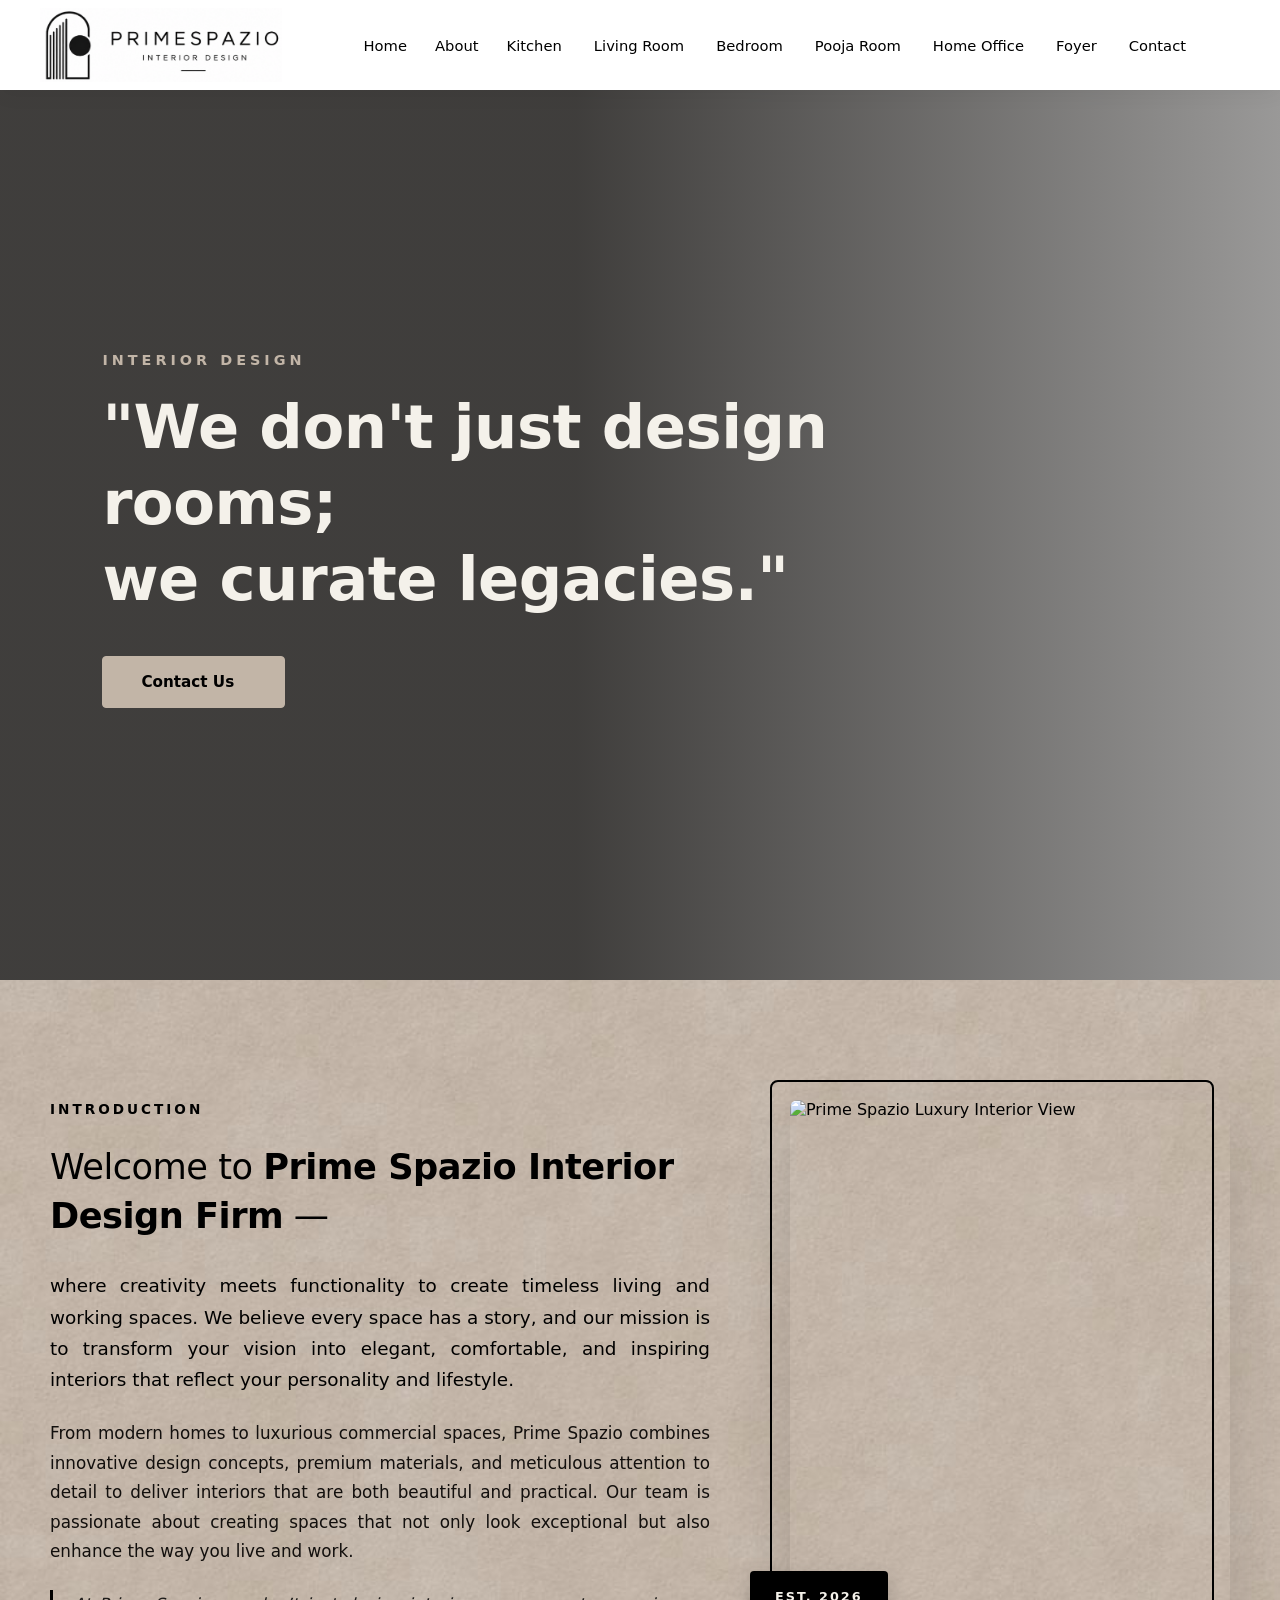
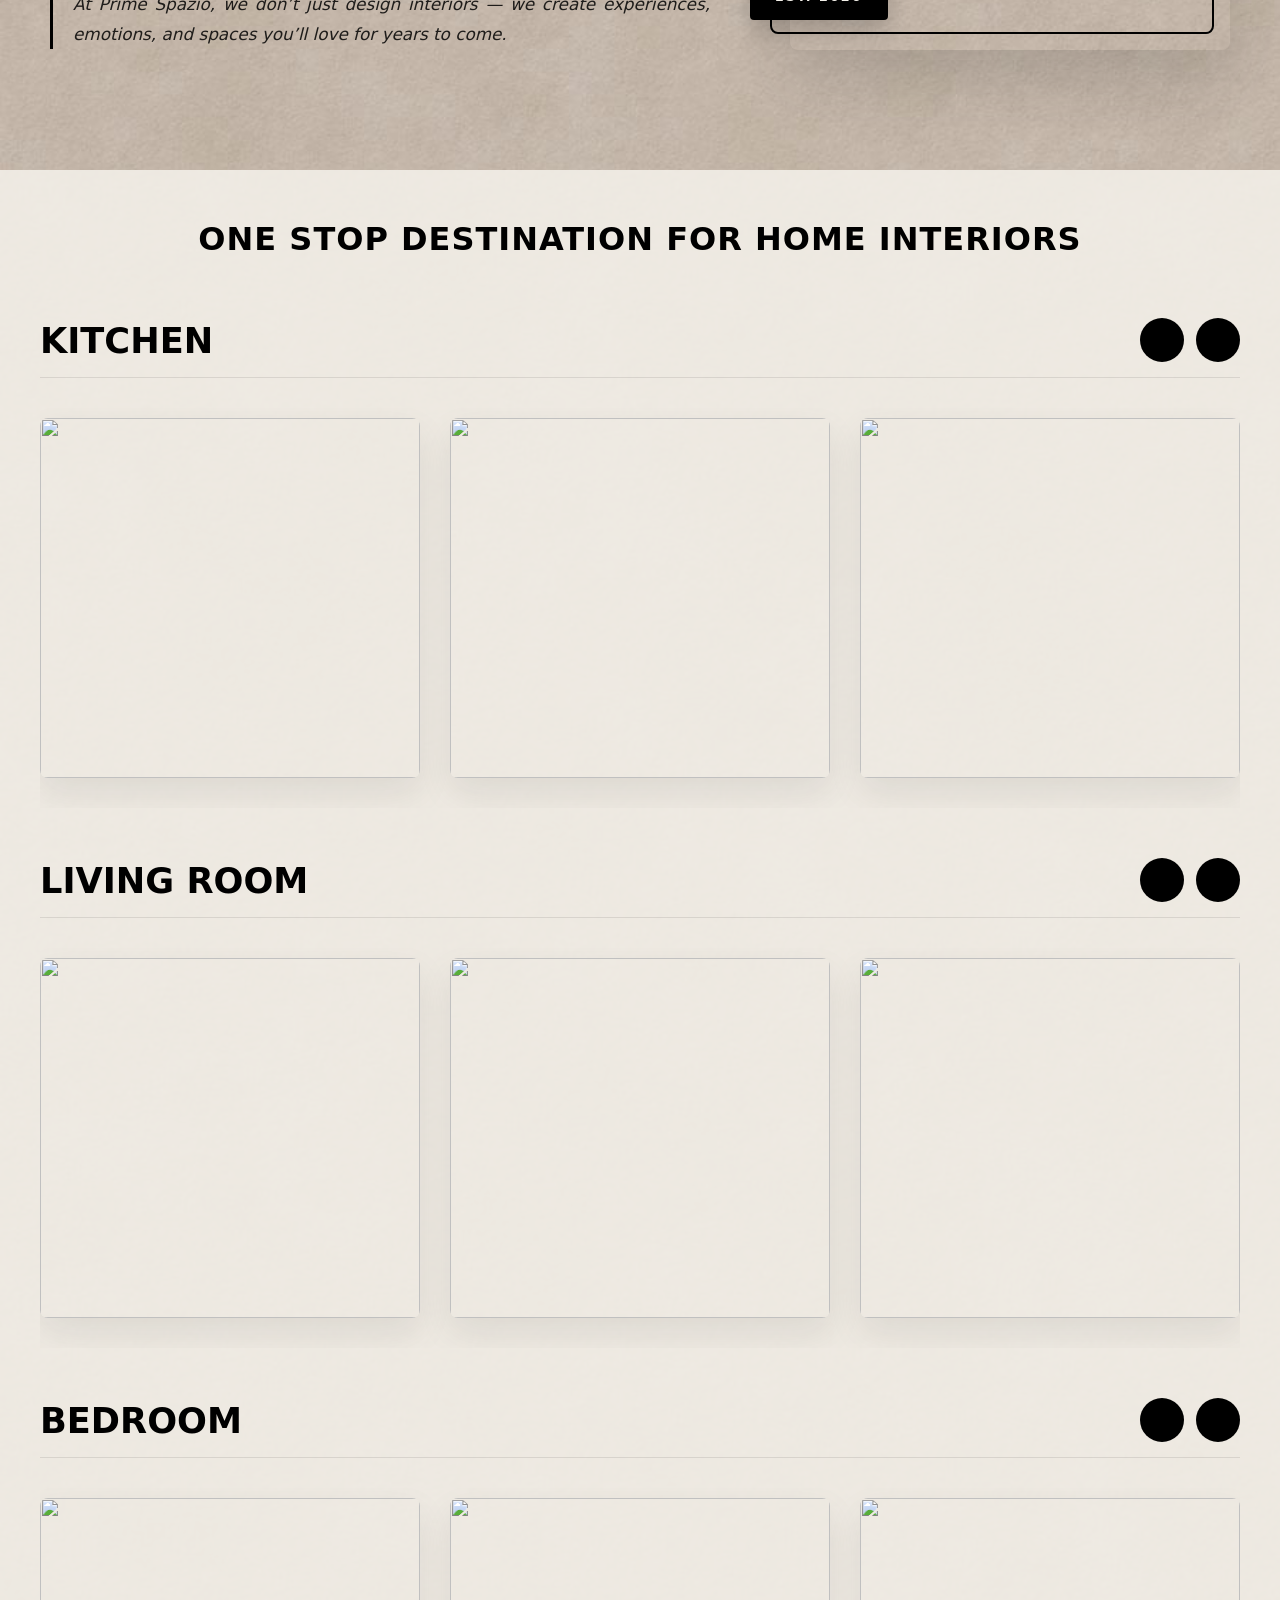
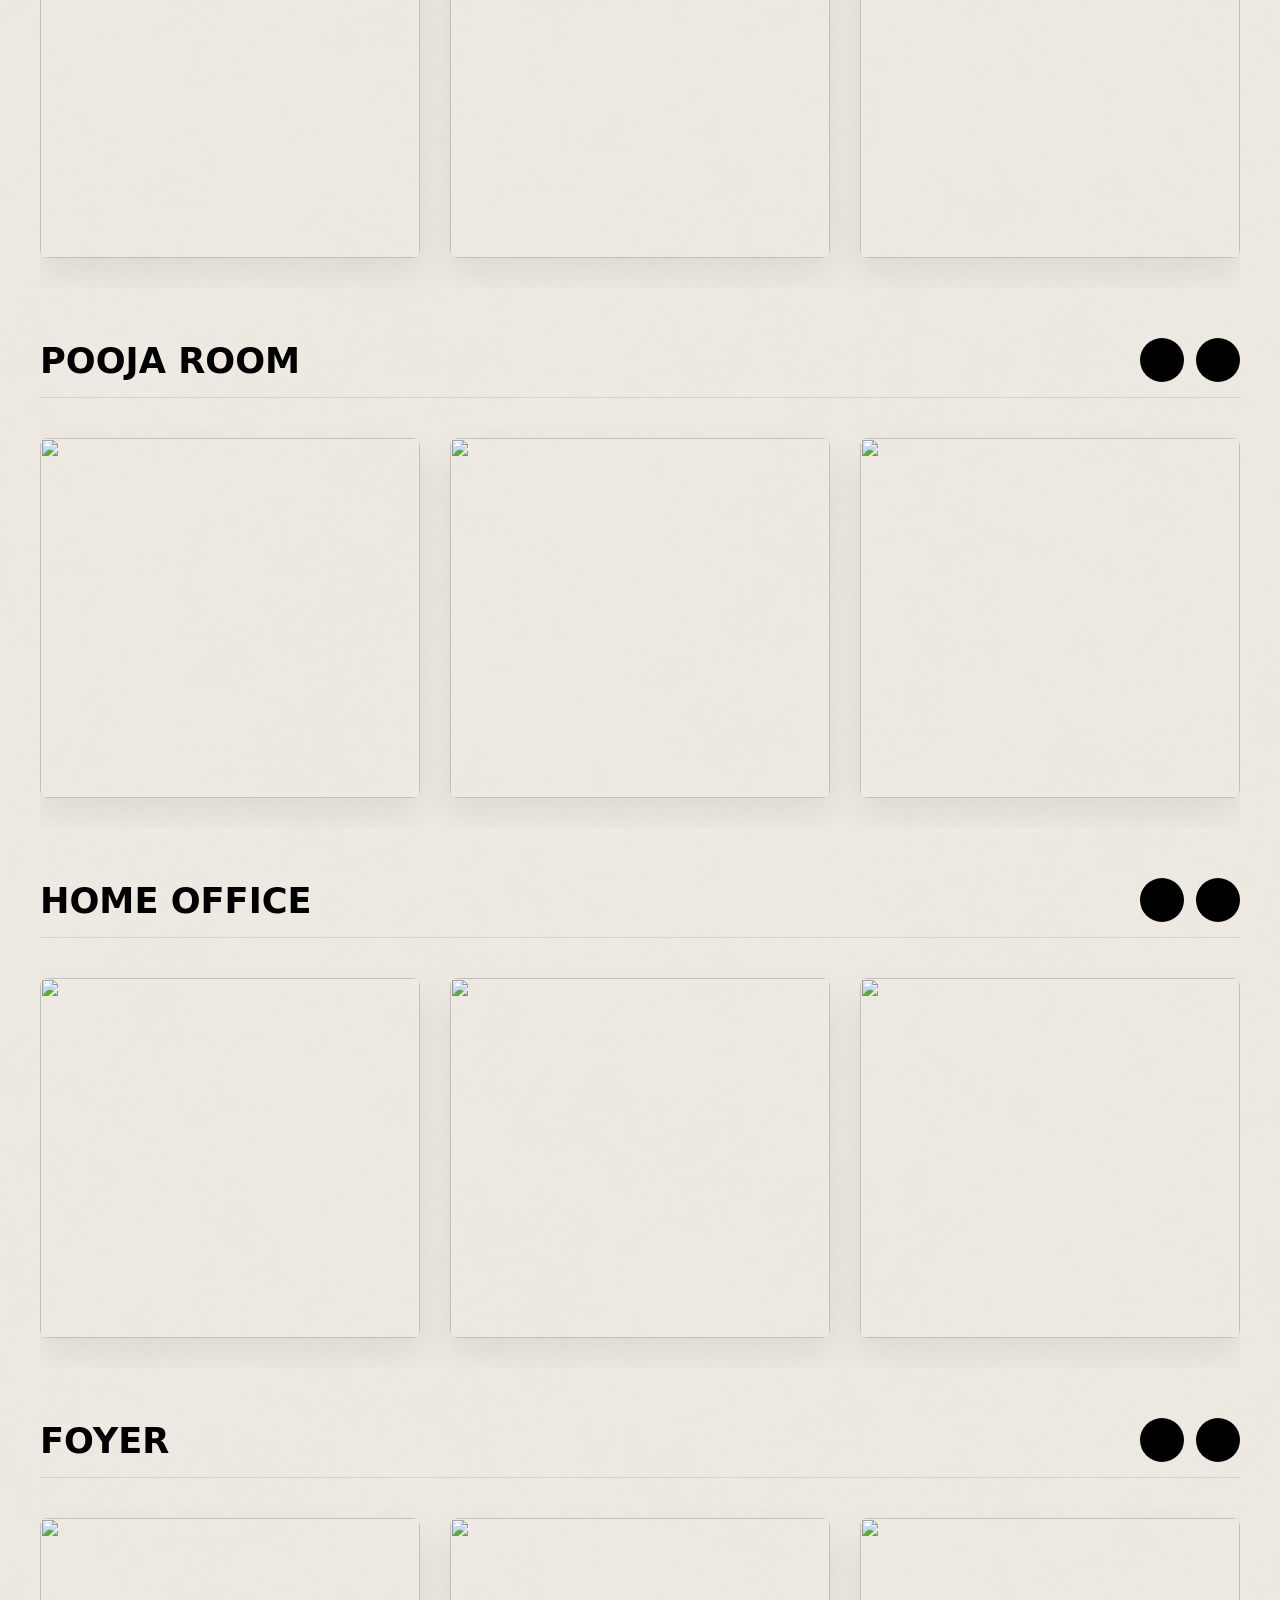
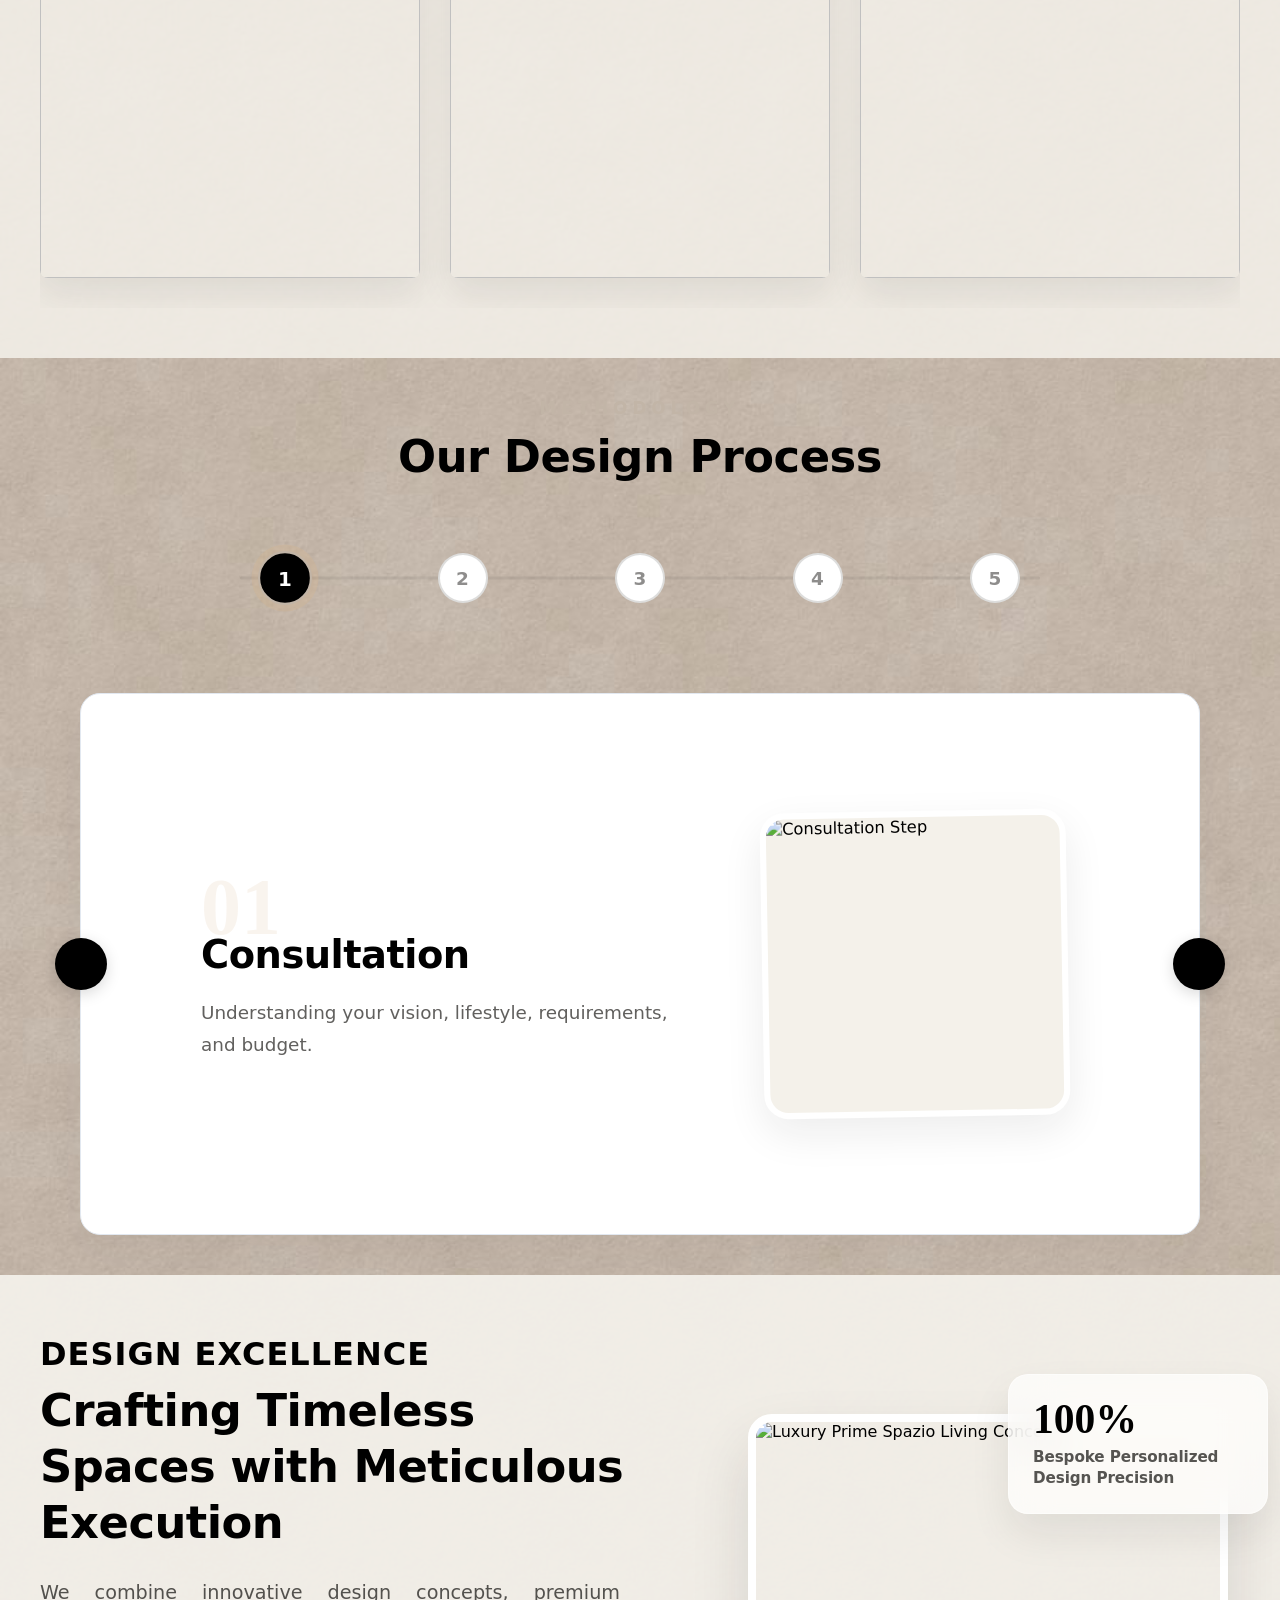
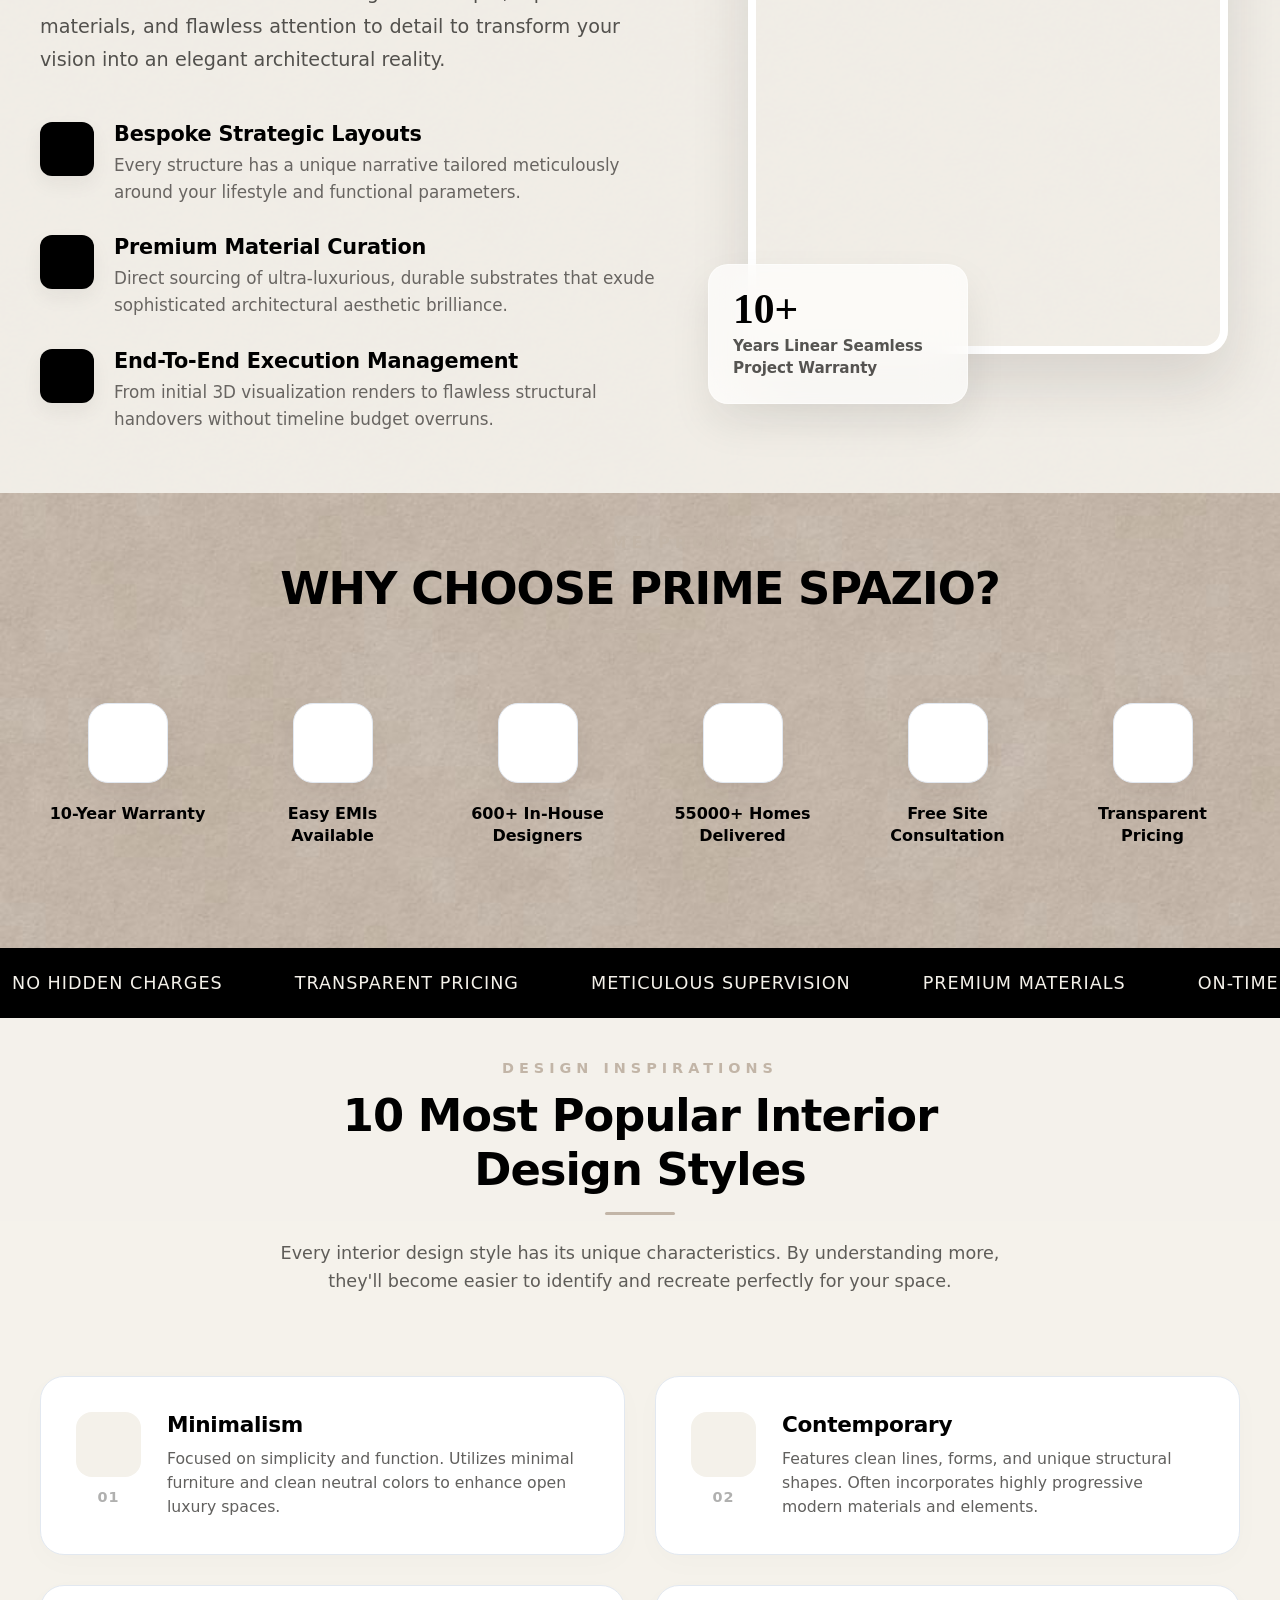
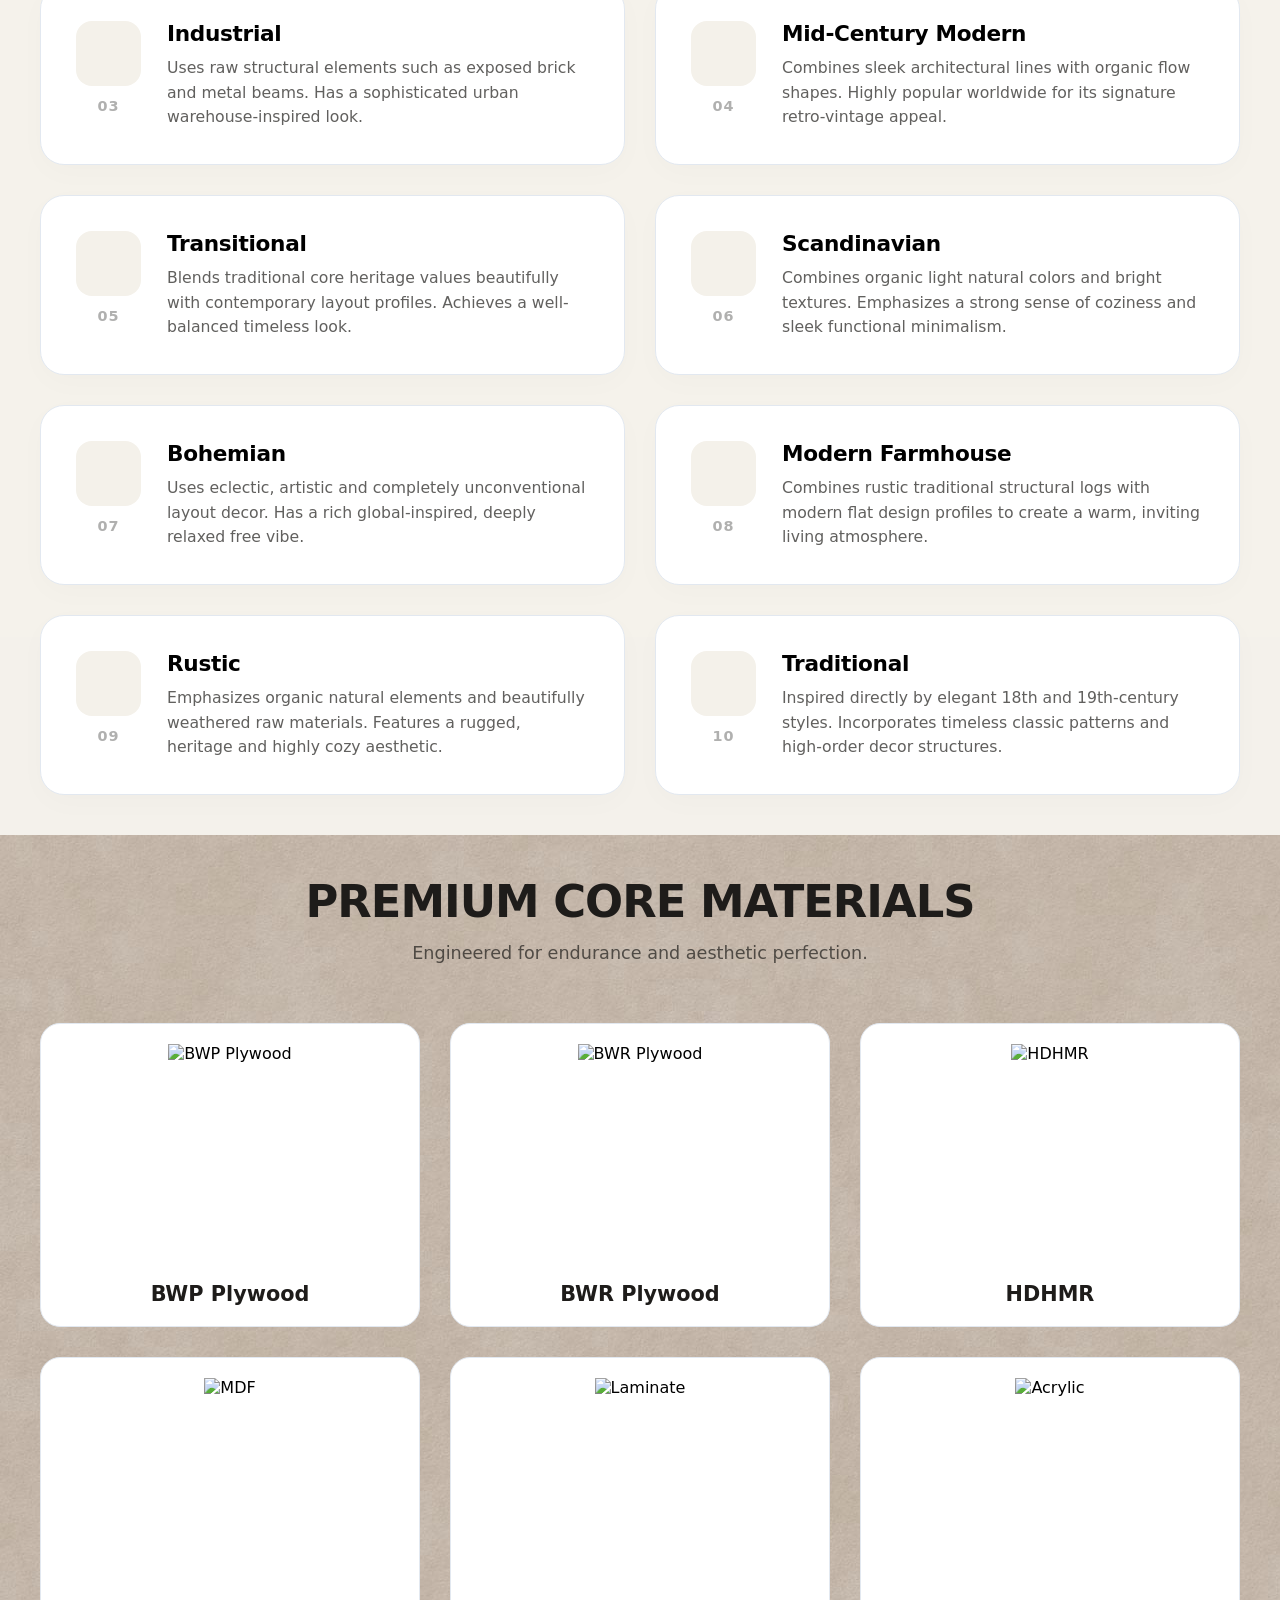
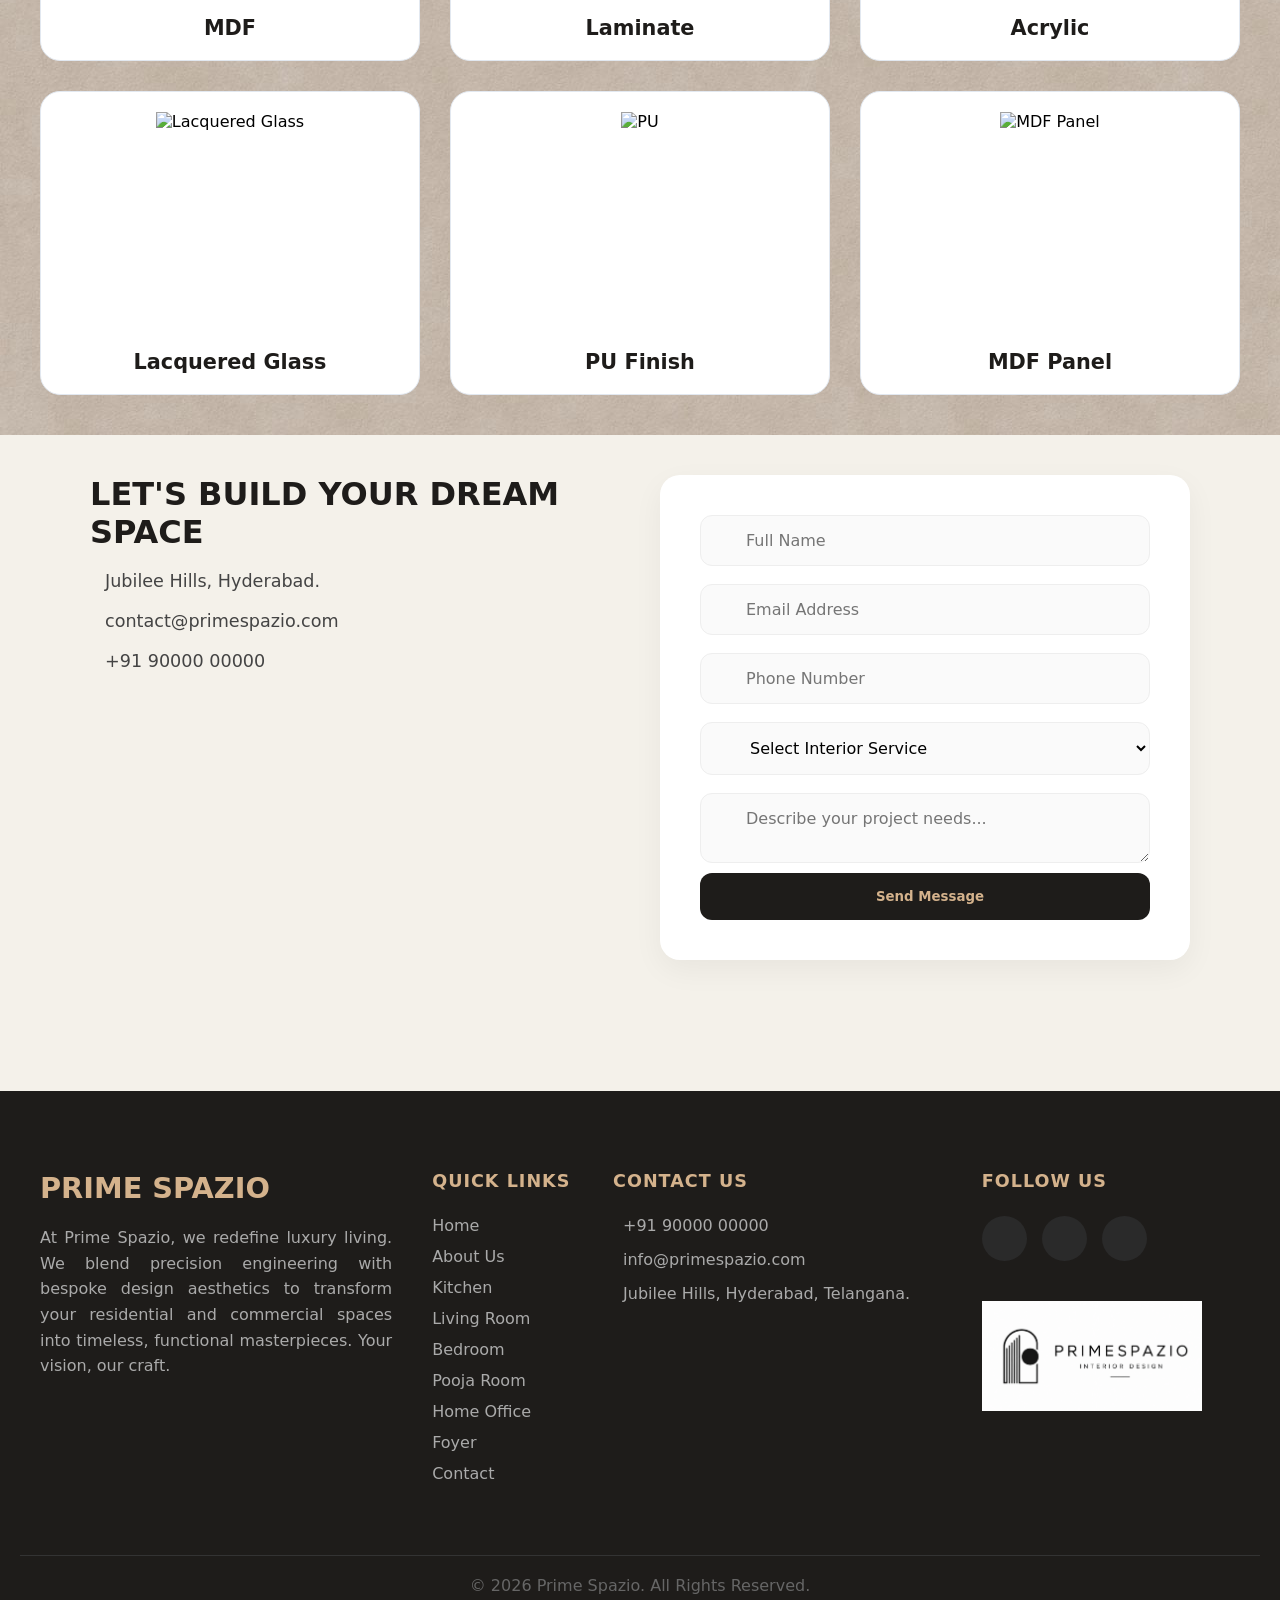
==== commit 70baf0b8: "prime" ====
--- a/index.html
+++ b/index.html
@@ -7,7 +7,7 @@
     <title>HOME|PRIMESPAZIO </title>
     <link href="https://cdn.jsdelivr.net/npm/remixicon@4.2.0/fonts/remixicon.css" rel="stylesheet" />
     <link rel="stylesheet" href="css/index.css">
-    <link rel="icon" type="image/png" href="images/ion.png">
+    <link rel="icon" type="image/png" href="images/picture.png">
     <link href="https://unpkg.com/aos@2.3.1/dist/aos.css" rel="stylesheet">
 </head>
 
@@ -199,8 +199,9 @@
         <div class="popular-container">
 
             <div class="section-title-block" data-aos="zoom-in" data-aos-duration="1000">
-                <span class="main-badge">POPULAR DESIGNS</span>
-            </div>
+<span class="main-badge">
+    ONE STOP DESTINATION FOR HOME INTERIORS
+</span>            </div>
 
             <div class="category-master-block" data-aos="fade-up" data-aos-duration="1000">
                 <div class="category-header-row">
@@ -211,73 +212,167 @@
                     </div>
                 </div>
 
-                <div class="swiper popular-swiper-container kitchen-swiper">
-                    <div class="swiper-wrapper">
-                        <div class="swiper-slide product-luxury-card">
-                            <div class="card-image-box"><img
-                                    src="https://images.unsplash.com/photo-1556912173-3bb406ef7e77?auto=format&fit=crop&w=600&q=80"
-                                    class="product-img">
-                                <div class="hover-overlay-content">
-                                    <h3 class="product-hover-title">Pantry Units</h3>
-                                </div>
-                            </div>
-                        </div>
-                        <div class="swiper-slide product-luxury-card">
-                            <div class="card-image-box"><img
-                                    src="https://images.unsplash.com/photo-1556912173-3bb406ef7e77?auto=format&fit=crop&w=600&q=80"
-                                    class="product-img">
-                                <div class="hover-overlay-content">
-                                    <h3 class="product-hover-title">Base Units</h3>
-                                </div>
-                            </div>
-                        </div>
-                        <div class="swiper-slide product-luxury-card">
-                            <div class="card-image-box"><img
-                                    src="https://images.unsplash.com/photo-1556912173-3bb406ef7e77?auto=format&fit=crop&w=600&q=80"
-                                    class="product-img">
-                                <div class="hover-overlay-content">
-                                    <h3 class="product-hover-title">Lofts</h3>
-                                </div>
-                            </div>
-                        </div>
-                        <div class="swiper-slide product-luxury-card">
-                            <div class="card-image-box"><img
-                                    src="https://images.unsplash.com/photo-1556912173-3bb406ef7e77?auto=format&fit=crop&w=600&q=80"
-                                    class="product-img">
-                                <div class="hover-overlay-content">
-                                    <h3 class="product-hover-title">Counter tops</h3>
-                                </div>
-                            </div>
-                        </div>
-                        <div class="swiper-slide product-luxury-card">
-                            <div class="card-image-box"><img
-                                    src="https://images.unsplash.com/photo-1556912173-3bb406ef7e77?auto=format&fit=crop&w=600&q=80"
-                                    class="product-img">
-                                <div class="hover-overlay-content">
-                                    <h3 class="product-hover-title">Appliances</h3>
-                                </div>
-                            </div>
-                        </div>
-                        <div class="swiper-slide product-luxury-card">
-                            <div class="card-image-box"><img
-                                    src="https://images.unsplash.com/photo-1556912173-3bb406ef7e77?auto=format&fit=crop&w=600&q=80"
-                                    class="product-img">
-                                <div class="hover-overlay-content">
-                                    <h3 class="product-hover-title">Utility</h3>
-                                </div>
-                            </div>
-                        </div>
-                        <div class="swiper-slide product-luxury-card">
-                            <div class="card-image-box"><img
-                                    src="https://images.unsplash.com/photo-1556912173-3bb406ef7e77?auto=format&fit=crop&w=600&q=80"
-                                    class="product-img">
-                                <div class="hover-overlay-content">
-                                    <h3 class="product-hover-title">Automation</h3>
-                                </div>
-                            </div>
-                        </div>
-                    </div>
-                </div>
+              <div class="swiper popular-swiper-container kitchen-swiper">
+
+    <div class="swiper-wrapper">
+
+        <!-- 1 -->
+        <div class="swiper-slide product-luxury-card">
+
+            <a href="kitchen.html">
+
+                <div class="card-image-box">
+
+                    <img src="https://images.unsplash.com/photo-1556912173-3bb406ef7e77?auto=format&fit=crop&w=600&q=80"
+                        class="product-img">
+
+                    <div class="hover-overlay-content">
+                        <h3 class="product-hover-title">
+                            Pantry Units
+                        </h3>
+                    </div>
+
+                </div>
+
+            </a>
+
+        </div>
+
+        <!-- 2 -->
+        <div class="swiper-slide product-luxury-card">
+
+            <a href="kitchen.html">
+
+                <div class="card-image-box">
+
+                    <img src="https://images.unsplash.com/photo-1556912173-3bb406ef7e77?auto=format&fit=crop&w=600&q=80"
+                        class="product-img">
+
+                    <div class="hover-overlay-content">
+                        <h3 class="product-hover-title">
+                            Base Units
+                        </h3>
+                    </div>
+
+                </div>
+
+            </a>
+
+        </div>
+
+        <!-- 3 -->
+        <div class="swiper-slide product-luxury-card">
+
+            <a href="kitchen.html">
+
+                <div class="card-image-box">
+
+                    <img src="https://images.unsplash.com/photo-1556912173-3bb406ef7e77?auto=format&fit=crop&w=600&q=80"
+                        class="product-img">
+
+                    <div class="hover-overlay-content">
+                        <h3 class="product-hover-title">
+                            Lofts
+                        </h3>
+                    </div>
+
+                </div>
+
+            </a>
+
+        </div>
+
+        <!-- 4 -->
+        <div class="swiper-slide product-luxury-card">
+
+            <a href="kitchen.html">
+
+                <div class="card-image-box">
+
+                    <img src="https://images.unsplash.com/photo-1556912173-3bb406ef7e77?auto=format&fit=crop&w=600&q=80"
+                        class="product-img">
+
+                    <div class="hover-overlay-content">
+                        <h3 class="product-hover-title">
+                            Counter Tops
+                        </h3>
+                    </div>
+
+                </div>
+
+            </a>
+
+        </div>
+
+        <!-- 5 -->
+        <div class="swiper-slide product-luxury-card">
+
+            <a href="kitchen.html">
+
+                <div class="card-image-box">
+
+                    <img src="https://images.unsplash.com/photo-1556912173-3bb406ef7e77?auto=format&fit=crop&w=600&q=80"
+                        class="product-img">
+
+                    <div class="hover-overlay-content">
+                        <h3 class="product-hover-title">
+                            Appliances
+                        </h3>
+                    </div>
+
+                </div>
+
+            </a>
+
+        </div>
+
+        <!-- 6 -->
+        <div class="swiper-slide product-luxury-card">
+
+            <a href="kitchen.html">
+
+                <div class="card-image-box">
+
+                    <img src="https://images.unsplash.com/photo-1556912173-3bb406ef7e77?auto=format&fit=crop&w=600&q=80"
+                        class="product-img">
+
+                    <div class="hover-overlay-content">
+                        <h3 class="product-hover-title">
+                            Utility
+                        </h3>
+                    </div>
+
+                </div>
+
+            </a>
+
+        </div>
+
+        <!-- 7 -->
+        <div class="swiper-slide product-luxury-card">
+
+            <a href="kitchen.html">
+
+                <div class="card-image-box">
+
+                    <img src="https://images.unsplash.com/photo-1556912173-3bb406ef7e77?auto=format&fit=crop&w=600&q=80"
+                        class="product-img">
+
+                    <div class="hover-overlay-content">
+                        <h3 class="product-hover-title">
+                            Automation
+                        </h3>
+                    </div>
+
+                </div>
+
+            </a>
+
+        </div>
+
+    </div>
+
+</div>
             </div>
 
             <div class="category-master-block" data-aos="fade-up" data-aos-duration="1000">
@@ -288,65 +383,145 @@
                         <div class="swiper-button-next custom-nav-btn lr-next"><i class="ri-arrow-right-line"></i></div>
                     </div>
                 </div>
-
-                <div class="swiper popular-swiper-container living-swiper">
-                    <div class="swiper-wrapper">
-                        <div class="swiper-slide product-luxury-card">
-                            <div class="card-image-box"><img
-                                    src="https://images.unsplash.com/photo-1556912173-3bb406ef7e77?auto=format&fit=crop&w=600&q=80"
-                                    class="product-img">
-                                <div class="hover-overlay-content">
-                                    <h3 class="product-hover-title">Tv Units</h3>
-                                </div>
-                            </div>
-                        </div>
-                        <div class="swiper-slide product-luxury-card">
-                            <div class="card-image-box"><img
-                                    src="https://images.unsplash.com/photo-1556912173-3bb406ef7e77?auto=format&fit=crop&w=600&q=80"
-                                    class="product-img">
-                                <div class="hover-overlay-content">
-                                    <h3 class="product-hover-title">Crockery Units</h3>
-                                </div>
-                            </div>
-                        </div>
-                        <div class="swiper-slide product-luxury-card">
-                            <div class="card-image-box"><img
-                                    src="https://images.unsplash.com/photo-1556912173-3bb406ef7e77?auto=format&fit=crop&w=600&q=80"
-                                    class="product-img">
-                                <div class="hover-overlay-content">
-                                    <h3 class="product-hover-title">Pooja Units</h3>
-                                </div>
-                            </div>
-                        </div>
-                        <div class="swiper-slide product-luxury-card">
-                            <div class="card-image-box"><img
-                                    src="https://images.unsplash.com/photo-1556912173-3bb406ef7e77?auto=format&fit=crop&w=600&q=80"
-                                    class="product-img">
-                                <div class="hover-overlay-content">
-                                    <h3 class="product-hover-title">Furniture</h3>
-                                </div>
-                            </div>
-                        </div>
-                        <div class="swiper-slide product-luxury-card">
-                            <div class="card-image-box"><img
-                                    src="https://images.unsplash.com/photo-1556912173-3bb406ef7e77?auto=format&fit=crop&w=600&q=80"
-                                    class="product-img">
-                                <div class="hover-overlay-content">
-                                    <h3 class="product-hover-title">False ceiling</h3>
-                                </div>
-                            </div>
-                        </div>
-                        <div class="swiper-slide product-luxury-card">
-                            <div class="card-image-box"><img
-                                    src="https://images.unsplash.com/photo-1556912173-3bb406ef7e77?auto=format&fit=crop&w=600&q=80"
-                                    class="product-img">
-                                <div class="hover-overlay-content">
-                                    <h3 class="product-hover-title">Automation</h3>
-                                </div>
-                            </div>
-                        </div>
-                    </div>
-                </div>
+<div class="swiper popular-swiper-container living-swiper">
+
+    <div class="swiper-wrapper">
+
+        <!-- 1 -->
+        <div class="swiper-slide product-luxury-card">
+
+            <a href="livingroom.html">
+
+                <div class="card-image-box">
+
+                    <img src="https://images.unsplash.com/photo-1556912173-3bb406ef7e77?auto=format&fit=crop&w=600&q=80"
+                        class="product-img">
+
+                    <div class="hover-overlay-content">
+                        <h3 class="product-hover-title">
+                            Tv Units
+                        </h3>
+                    </div>
+
+                </div>
+
+            </a>
+
+        </div>
+
+        <!-- 2 -->
+        <div class="swiper-slide product-luxury-card">
+
+            <a href="livingroom.html">
+
+                <div class="card-image-box">
+
+                    <img src="https://images.unsplash.com/photo-1556912173-3bb406ef7e77?auto=format&fit=crop&w=600&q=80"
+                        class="product-img">
+
+                    <div class="hover-overlay-content">
+                        <h3 class="product-hover-title">
+                            Crockery Units
+                        </h3>
+                    </div>
+
+                </div>
+
+            </a>
+
+        </div>
+
+        <!-- 3 -->
+        <div class="swiper-slide product-luxury-card">
+
+            <a href="livingroom.html">
+
+                <div class="card-image-box">
+
+                    <img src="https://images.unsplash.com/photo-1556912173-3bb406ef7e77?auto=format&fit=crop&w=600&q=80"
+                        class="product-img">
+
+                    <div class="hover-overlay-content">
+                        <h3 class="product-hover-title">
+                            Pooja Units
+                        </h3>
+                    </div>
+
+                </div>
+
+            </a>
+
+        </div>
+
+        <!-- 4 -->
+        <div class="swiper-slide product-luxury-card">
+
+            <a href="livingroom.html">
+
+                <div class="card-image-box">
+
+                    <img src="https://images.unsplash.com/photo-1556912173-3bb406ef7e77?auto=format&fit=crop&w=600&q=80"
+                        class="product-img">
+
+                    <div class="hover-overlay-content">
+                        <h3 class="product-hover-title">
+                            Furniture
+                        </h3>
+                    </div>
+
+                </div>
+
+            </a>
+
+        </div>
+
+        <!-- 5 -->
+        <div class="swiper-slide product-luxury-card">
+
+            <a href="livingroom.html">
+
+                <div class="card-image-box">
+
+                    <img src="https://images.unsplash.com/photo-1556912173-3bb406ef7e77?auto=format&fit=crop&w=600&q=80"
+                        class="product-img">
+
+                    <div class="hover-overlay-content">
+                        <h3 class="product-hover-title">
+                            False Ceiling
+                        </h3>
+                    </div>
+
+                </div>
+
+            </a>
+
+        </div>
+
+        <!-- 6 -->
+        <div class="swiper-slide product-luxury-card">
+
+            <a href="livingroom.html">
+
+                <div class="card-image-box">
+
+                    <img src="https://images.unsplash.com/photo-1556912173-3bb406ef7e77?auto=format&fit=crop&w=600&q=80"
+                        class="product-img">
+
+                    <div class="hover-overlay-content">
+                        <h3 class="product-hover-title">
+                            Automation
+                        </h3>
+                    </div>
+
+                </div>
+
+            </a>
+
+        </div>
+
+    </div>
+
+</div>
             </div>
 
             <div class="category-master-block" data-aos="fade-up" data-aos-duration="1000">
@@ -357,83 +532,189 @@
                         <div class="swiper-button-next custom-nav-btn b-next"><i class="ri-arrow-right-line"></i></div>
                     </div>
                 </div>
-
-                <div class="swiper popular-swiper-container bedroom-swiper">
-                    <div class="swiper-wrapper">
-                        <div class="swiper-slide product-luxury-card">
-                            <div class="card-image-box"><img
-                                    src="https://images.unsplash.com/photo-1556912173-3bb406ef7e77?auto=format&fit=crop&w=600&q=80"
-                                    class="product-img">
-                                <div class="hover-overlay-content">
-                                    <h3 class="product-hover-title">Walk-In Wardrobes</h3>
-                                </div>
-                            </div>
-                        </div>
-                        <div class="swiper-slide product-luxury-card">
-                            <div class="card-image-box"><img
-                                    src="https://images.unsplash.com/photo-1556912173-3bb406ef7e77?auto=format&fit=crop&w=600&q=80"
-                                    class="product-img">
-                                <div class="hover-overlay-content">
-                                    <h3 class="product-hover-title">Sliding Wardrobes</h3>
-                                </div>
-                            </div>
-                        </div>
-                        <div class="swiper-slide product-luxury-card">
-                            <div class="card-image-box"><img
-                                    src="https://images.unsplash.com/photo-1556912173-3bb406ef7e77?auto=format&fit=crop&w=600&q=80"
-                                    class="product-img">
-                                <div class="hover-overlay-content">
-                                    <h3 class="product-hover-title">Dressing Table</h3>
-                                </div>
-                            </div>
-                        </div>
-                        <div class="swiper-slide product-luxury-card">
-                            <div class="card-image-box"><img
-                                    src="https://images.unsplash.com/photo-1556912173-3bb406ef7e77?auto=format&fit=crop&w=600&q=80"
-                                    class="product-img">
-                                <div class="hover-overlay-content">
-                                    <h3 class="product-hover-title">Study Units</h3>
-                                </div>
-                            </div>
-                        </div>
-                        <div class="swiper-slide product-luxury-card">
-                            <div class="card-image-box"><img
-                                    src="https://images.unsplash.com/photo-1556912173-3bb406ef7e77?auto=format&fit=crop&w=600&q=80"
-                                    class="product-img">
-                                <div class="hover-overlay-content">
-                                    <h3 class="product-hover-title">TV Units</h3>
-                                </div>
-                            </div>
-                        </div>
-                        <div class="swiper-slide product-luxury-card">
-                            <div class="card-image-box"><img
-                                    src="https://images.unsplash.com/photo-1556912173-3bb406ef7e77?auto=format&fit=crop&w=600&q=80"
-                                    class="product-img">
-                                <div class="hover-overlay-content">
-                                    <h3 class="product-hover-title">Furniture</h3>
-                                </div>
-                            </div>
-                        </div>
-                        <div class="swiper-slide product-luxury-card">
-                            <div class="card-image-box"><img
-                                    src="https://images.unsplash.com/photo-1556912173-3bb406ef7e77?auto=format&fit=crop&w=600&q=80"
-                                    class="product-img">
-                                <div class="hover-overlay-content">
-                                    <h3 class="product-hover-title">Automation</h3>
-                                </div>
-                            </div>
-                        </div>
-                        <div class="swiper-slide product-luxury-card">
-                            <div class="card-image-box"><img
-                                    src="https://images.unsplash.com/photo-1556912173-3bb406ef7e77?auto=format&fit=crop&w=600&q=80"
-                                    class="product-img">
-                                <div class="hover-overlay-content">
-                                    <h3 class="product-hover-title">Painting & Wallpapers</h3>
-                                </div>
-                            </div>
-                        </div>
-                    </div>
-                </div>
+<div class="swiper popular-swiper-container bedroom-swiper">
+
+    <div class="swiper-wrapper">
+
+        <!-- 1 -->
+        <div class="swiper-slide product-luxury-card">
+
+            <a href="bedroom.html">
+
+                <div class="card-image-box">
+
+                    <img src="https://images.unsplash.com/photo-1556912173-3bb406ef7e77?auto=format&fit=crop&w=600&q=80"
+                        class="product-img">
+
+                    <div class="hover-overlay-content">
+                        <h3 class="product-hover-title">
+                            Walk-In Wardrobes
+                        </h3>
+                    </div>
+
+                </div>
+
+            </a>
+
+        </div>
+
+        <!-- 2 -->
+        <div class="swiper-slide product-luxury-card">
+
+            <a href="bedroom.html">
+
+                <div class="card-image-box">
+
+                    <img src="https://images.unsplash.com/photo-1556912173-3bb406ef7e77?auto=format&fit=crop&w=600&q=80"
+                        class="product-img">
+
+                    <div class="hover-overlay-content">
+                        <h3 class="product-hover-title">
+                            Sliding Wardrobes
+                        </h3>
+                    </div>
+
+                </div>
+
+            </a>
+
+        </div>
+
+        <!-- 3 -->
+        <div class="swiper-slide product-luxury-card">
+
+            <a href="bedroom.html">
+
+                <div class="card-image-box">
+
+                    <img src="https://images.unsplash.com/photo-1556912173-3bb406ef7e77?auto=format&fit=crop&w=600&q=80"
+                        class="product-img">
+
+                    <div class="hover-overlay-content">
+                        <h3 class="product-hover-title">
+                            Dressing Table
+                        </h3>
+                    </div>
+
+                </div>
+
+            </a>
+
+        </div>
+
+        <!-- 4 -->
+        <div class="swiper-slide product-luxury-card">
+
+            <a href="bedroom.html">
+
+                <div class="card-image-box">
+
+                    <img src="https://images.unsplash.com/photo-1556912173-3bb406ef7e77?auto=format&fit=crop&w=600&q=80"
+                        class="product-img">
+
+                    <div class="hover-overlay-content">
+                        <h3 class="product-hover-title">
+                            Study Units
+                        </h3>
+                    </div>
+
+                </div>
+
+            </a>
+
+        </div>
+
+        <!-- 5 -->
+        <div class="swiper-slide product-luxury-card">
+
+            <a href="bedroom.html">
+
+                <div class="card-image-box">
+
+                    <img src="https://images.unsplash.com/photo-1556912173-3bb406ef7e77?auto=format&fit=crop&w=600&q=80"
+                        class="product-img">
+
+                    <div class="hover-overlay-content">
+                        <h3 class="product-hover-title">
+                            TV Units
+                        </h3>
+                    </div>
+
+                </div>
+
+            </a>
+
+        </div>
+
+        <!-- 6 -->
+        <div class="swiper-slide product-luxury-card">
+
+            <a href="bedroom.html">
+
+                <div class="card-image-box">
+
+                    <img src="https://images.unsplash.com/photo-1556912173-3bb406ef7e77?auto=format&fit=crop&w=600&q=80"
+                        class="product-img">
+
+                    <div class="hover-overlay-content">
+                        <h3 class="product-hover-title">
+                            Furniture
+                        </h3>
+                    </div>
+
+                </div>
+
+            </a>
+
+        </div>
+
+        <!-- 7 -->
+        <div class="swiper-slide product-luxury-card">
+
+            <a href="bedroom.html">
+
+                <div class="card-image-box">
+
+                    <img src="https://images.unsplash.com/photo-1556912173-3bb406ef7e77?auto=format&fit=crop&w=600&q=80"
+                        class="product-img">
+
+                    <div class="hover-overlay-content">
+                        <h3 class="product-hover-title">
+                            Automation
+                        </h3>
+                    </div>
+
+                </div>
+
+            </a>
+
+        </div>
+
+        <!-- 8 -->
+        <div class="swiper-slide product-luxury-card">
+
+            <a href="bedroom.html">
+
+                <div class="card-image-box">
+
+                    <img src="https://images.unsplash.com/photo-1556912173-3bb406ef7e77?auto=format&fit=crop&w=600&q=80"
+                        class="product-img">
+
+                    <div class="hover-overlay-content">
+                        <h3 class="product-hover-title">
+                            Painting & Wallpapers
+                        </h3>
+                    </div>
+
+                </div>
+
+            </a>
+
+        </div>
+
+    </div>
+
+</div>
             </div>
 
             <div class="category-master-block" data-aos="fade-up" data-aos-duration="1000">
@@ -445,73 +726,167 @@
                     </div>
                 </div>
 
-                <div class="swiper popular-swiper-container pooja-swiper">
-                    <div class="swiper-wrapper">
-                        <div class="swiper-slide product-luxury-card">
-                            <div class="card-image-box"><img
-                                    src="https://images.unsplash.com/photo-1556912173-3bb406ef7e77?auto=format&fit=crop&w=600&q=80"
-                                    class="product-img">
-                                <div class="hover-overlay-content">
-                                    <h3 class="product-hover-title">Pooja Mandir Unit</h3>
-                                </div>
-                            </div>
-                        </div>
-                        <div class="swiper-slide product-luxury-card">
-                            <div class="card-image-box"><img
-                                    src="https://images.unsplash.com/photo-1556912173-3bb406ef7e77?auto=format&fit=crop&w=600&q=80"
-                                    class="product-img">
-                                <div class="hover-overlay-content">
-                                    <h3 class="product-hover-title">Sound Elements</h3>
-                                </div>
-                            </div>
-                        </div>
-                        <div class="swiper-slide product-luxury-card">
-                            <div class="card-image-box"><img
-                                    src="https://images.unsplash.com/photo-1556912173-3bb406ef7e77?auto=format&fit=crop&w=600&q=80"
-                                    class="product-img">
-                                <div class="hover-overlay-content">
-                                    <h3 class="product-hover-title">LED Lighting</h3>
-                                </div>
-                            </div>
-                        </div>
-                        <div class="swiper-slide product-luxury-card">
-                            <div class="card-image-box"><img
-                                    src="https://images.unsplash.com/photo-1556912173-3bb406ef7e77?auto=format&fit=crop&w=600&q=80"
-                                    class="product-img">
-                                <div class="hover-overlay-content">
-                                    <h3 class="product-hover-title">Storage Solutions</h3>
-                                </div>
-                            </div>
-                        </div>
-                        <div class="swiper-slide product-luxury-card">
-                            <div class="card-image-box"><img
-                                    src="https://images.unsplash.com/photo-1556912173-3bb406ef7e77?auto=format&fit=crop&w=600&q=80"
-                                    class="product-img">
-                                <div class="hover-overlay-content">
-                                    <h3 class="product-hover-title">Spiritual Wall Decor</h3>
-                                </div>
-                            </div>
-                        </div>
-                        <div class="swiper-slide product-luxury-card">
-                            <div class="card-image-box"><img
-                                    src="https://images.unsplash.com/photo-1556912173-3bb406ef7e77?auto=format&fit=crop&w=600&q=80"
-                                    class="product-img">
-                                <div class="hover-overlay-content">
-                                    <h3 class="product-hover-title">Brass Decorative Items</h3>
-                                </div>
-                            </div>
-                        </div>
-                        <div class="swiper-slide product-luxury-card">
-                            <div class="card-image-box"><img
-                                    src="https://images.unsplash.com/photo-1556912173-3bb406ef7e77?auto=format&fit=crop&w=600&q=80"
-                                    class="product-img">
-                                <div class="hover-overlay-content">
-                                    <h3 class="product-hover-title">Traditional Rugs and Mats</h3>
-                                </div>
-                            </div>
-                        </div>
-                    </div>
-                </div>
+             <div class="swiper popular-swiper-container pooja-swiper">
+
+    <div class="swiper-wrapper">
+
+        <!-- 1 -->
+        <div class="swiper-slide product-luxury-card">
+
+            <a href="poojaroom.html">
+
+                <div class="card-image-box">
+
+                    <img src="https://images.unsplash.com/photo-1556912173-3bb406ef7e77?auto=format&fit=crop&w=600&q=80"
+                        class="product-img">
+
+                    <div class="hover-overlay-content">
+                        <h3 class="product-hover-title">
+                            Pooja Mandir Unit
+                        </h3>
+                    </div>
+
+                </div>
+
+            </a>
+
+        </div>
+
+        <!-- 2 -->
+        <div class="swiper-slide product-luxury-card">
+
+            <a href="poojaroom.html">
+
+                <div class="card-image-box">
+
+                    <img src="https://images.unsplash.com/photo-1556912173-3bb406ef7e77?auto=format&fit=crop&w=600&q=80"
+                        class="product-img">
+
+                    <div class="hover-overlay-content">
+                        <h3 class="product-hover-title">
+                            Sound Elements
+                        </h3>
+                    </div>
+
+                </div>
+
+            </a>
+
+        </div>
+
+        <!-- 3 -->
+        <div class="swiper-slide product-luxury-card">
+
+            <a href="poojaroom.html">
+
+                <div class="card-image-box">
+
+                    <img src="https://images.unsplash.com/photo-1556912173-3bb406ef7e77?auto=format&fit=crop&w=600&q=80"
+                        class="product-img">
+
+                    <div class="hover-overlay-content">
+                        <h3 class="product-hover-title">
+                            LED Lighting
+                        </h3>
+                    </div>
+
+                </div>
+
+            </a>
+
+        </div>
+
+        <!-- 4 -->
+        <div class="swiper-slide product-luxury-card">
+
+            <a href="poojaroom.html">
+
+                <div class="card-image-box">
+
+                    <img src="https://images.unsplash.com/photo-1556912173-3bb406ef7e77?auto=format&fit=crop&w=600&q=80"
+                        class="product-img">
+
+                    <div class="hover-overlay-content">
+                        <h3 class="product-hover-title">
+                            Storage Solutions
+                        </h3>
+                    </div>
+
+                </div>
+
+            </a>
+
+        </div>
+
+        <!-- 5 -->
+        <div class="swiper-slide product-luxury-card">
+
+            <a href="poojaroom.html">
+
+                <div class="card-image-box">
+
+                    <img src="https://images.unsplash.com/photo-1556912173-3bb406ef7e77?auto=format&fit=crop&w=600&q=80"
+                        class="product-img">
+
+                    <div class="hover-overlay-content">
+                        <h3 class="product-hover-title">
+                            Spiritual Wall Decor
+                        </h3>
+                    </div>
+
+                </div>
+
+            </a>
+
+        </div>
+
+        <!-- 6 -->
+        <div class="swiper-slide product-luxury-card">
+
+            <a href="poojaroom.html">
+
+                <div class="card-image-box">
+
+                    <img src="https://images.unsplash.com/photo-1556912173-3bb406ef7e77?auto=format&fit=crop&w=600&q=80"
+                        class="product-img">
+
+                    <div class="hover-overlay-content">
+                        <h3 class="product-hover-title">
+                            Brass Decorative Items
+                        </h3>
+                    </div>
+
+                </div>
+
+            </a>
+
+        </div>
+
+        <!-- 7 -->
+        <div class="swiper-slide product-luxury-card">
+
+            <a href="poojaroom.html">
+
+                <div class="card-image-box">
+
+                    <img src="https://images.unsplash.com/photo-1556912173-3bb406ef7e77?auto=format&fit=crop&w=600&q=80"
+                        class="product-img">
+
+                    <div class="hover-overlay-content">
+                        <h3 class="product-hover-title">
+                            Traditional Rugs and Mats
+                        </h3>
+                    </div>
+
+                </div>
+
+            </a>
+
+        </div>
+
+    </div>
+
+</div>
             </div>
 
             <div class="category-master-block" data-aos="fade-up" data-aos-duration="1000">
@@ -522,56 +897,123 @@
                         <div class="swiper-button-next custom-nav-btn ho-next"><i class="ri-arrow-right-line"></i></div>
                     </div>
                 </div>
-
-                <div class="swiper popular-swiper-container office-swiper">
-                    <div class="swiper-wrapper">
-                        <div class="swiper-slide product-luxury-card">
-                            <div class="card-image-box"><img
-                                    src="https://images.unsplash.com/photo-1556912173-3bb406ef7e77?auto=format&fit=crop&w=600&q=80"
-                                    class="product-img">
-                                <div class="hover-overlay-content">
-                                    <h3 class="product-hover-title">Study Units</h3>
-                                </div>
-                            </div>
-                        </div>
-                        <div class="swiper-slide product-luxury-card">
-                            <div class="card-image-box"><img
-                                    src="https://images.unsplash.com/photo-1556912173-3bb406ef7e77?auto=format&fit=crop&w=600&q=80"
-                                    class="product-img">
-                                <div class="hover-overlay-content">
-                                    <h3 class="product-hover-title">Library Units</h3>
-                                </div>
-                            </div>
-                        </div>
-                        <div class="swiper-slide product-luxury-card">
-                            <div class="card-image-box"><img
-                                    src="https://images.unsplash.com/photo-1556912173-3bb406ef7e77?auto=format&fit=crop&w=600&q=80"
-                                    class="product-img">
-                                <div class="hover-overlay-content">
-                                    <h3 class="product-hover-title">Wallpaper</h3>
-                                </div>
-                            </div>
-                        </div>
-                        <div class="swiper-slide product-luxury-card">
-                            <div class="card-image-box"><img
-                                    src="https://images.unsplash.com/photo-1556912173-3bb406ef7e77?auto=format&fit=crop&w=600&q=80"
-                                    class="product-img">
-                                <div class="hover-overlay-content">
-                                    <h3 class="product-hover-title">Furniture</h3>
-                                </div>
-                            </div>
-                        </div>
-                        <div class="swiper-slide product-luxury-card">
-                            <div class="card-image-box"><img
-                                    src="https://images.unsplash.com/photo-1556912173-3bb406ef7e77?auto=format&fit=crop&w=600&q=80"
-                                    class="product-img">
-                                <div class="hover-overlay-content">
-                                    <h3 class="product-hover-title">Lighting</h3>
-                                </div>
-                            </div>
-                        </div>
-                    </div>
-                </div>
+<div class="swiper popular-swiper-container office-swiper">
+
+    <div class="swiper-wrapper">
+
+        <!-- 1 -->
+        <div class="swiper-slide product-luxury-card">
+
+            <a href="homeoffice.html">
+
+                <div class="card-image-box">
+
+                    <img src="https://images.unsplash.com/photo-1556912173-3bb406ef7e77?auto=format&fit=crop&w=600&q=80"
+                        class="product-img">
+
+                    <div class="hover-overlay-content">
+                        <h3 class="product-hover-title">
+                            Study Units
+                        </h3>
+                    </div>
+
+                </div>
+
+            </a>
+
+        </div>
+
+        <!-- 2 -->
+        <div class="swiper-slide product-luxury-card">
+
+            <a href="homeoffice.html">
+
+                <div class="card-image-box">
+
+                    <img src="https://images.unsplash.com/photo-1556912173-3bb406ef7e77?auto=format&fit=crop&w=600&q=80"
+                        class="product-img">
+
+                    <div class="hover-overlay-content">
+                        <h3 class="product-hover-title">
+                            Library Units
+                        </h3>
+                    </div>
+
+                </div>
+
+            </a>
+
+        </div>
+
+        <!-- 3 -->
+        <div class="swiper-slide product-luxury-card">
+
+            <a href="homeoffice.html">
+
+                <div class="card-image-box">
+
+                    <img src="https://images.unsplash.com/photo-1556912173-3bb406ef7e77?auto=format&fit=crop&w=600&q=80"
+                        class="product-img">
+
+                    <div class="hover-overlay-content">
+                        <h3 class="product-hover-title">
+                            Wallpaper
+                        </h3>
+                    </div>
+
+                </div>
+
+            </a>
+
+        </div>
+
+        <!-- 4 -->
+        <div class="swiper-slide product-luxury-card">
+
+            <a href="homeoffice.html">
+
+                <div class="card-image-box">
+
+                    <img src="https://images.unsplash.com/photo-1556912173-3bb406ef7e77?auto=format&fit=crop&w=600&q=80"
+                        class="product-img">
+
+                    <div class="hover-overlay-content">
+                        <h3 class="product-hover-title">
+                            Furniture
+                        </h3>
+                    </div>
+
+                </div>
+
+            </a>
+
+        </div>
+
+        <!-- 5 -->
+        <div class="swiper-slide product-luxury-card">
+
+            <a href="homeoffice.html">
+
+                <div class="card-image-box">
+
+                    <img src="https://images.unsplash.com/photo-1556912173-3bb406ef7e77?auto=format&fit=crop&w=600&q=80"
+                        class="product-img">
+
+                    <div class="hover-overlay-content">
+                        <h3 class="product-hover-title">
+                            Lighting
+                        </h3>
+                    </div>
+
+                </div>
+
+            </a>
+
+        </div>
+
+    </div>
+
+</div>
             </div>
 
             <div class="category-master-block" data-aos="fade-up" data-aos-duration="1000">
@@ -582,65 +1024,145 @@
                         <div class="swiper-button-next custom-nav-btn f-next"><i class="ri-arrow-right-line"></i></div>
                     </div>
                 </div>
-
-                <div class="swiper popular-swiper-container foyer-swiper">
-                    <div class="swiper-wrapper">
-                        <div class="swiper-slide product-luxury-card">
-                            <div class="card-image-box"><img
-                                    src="https://images.unsplash.com/photo-1556912173-3bb406ef7e77?auto=format&fit=crop&w=600&q=80"
-                                    class="product-img">
-                                <div class="hover-overlay-content">
-                                    <h3 class="product-hover-title">Shoe Rack</h3>
-                                </div>
-                            </div>
-                        </div>
-                        <div class="swiper-slide product-luxury-card">
-                            <div class="card-image-box"><img
-                                    src="https://images.unsplash.com/photo-1556912173-3bb406ef7e77?auto=format&fit=crop&w=600&q=80"
-                                    class="product-img">
-                                <div class="hover-overlay-content">
-                                    <h3 class="product-hover-title">Painting</h3>
-                                </div>
-                            </div>
-                        </div>
-                        <div class="swiper-slide product-luxury-card">
-                            <div class="card-image-box"><img
-                                    src="https://images.unsplash.com/photo-1556912173-3bb406ef7e77?auto=format&fit=crop&w=600&q=80"
-                                    class="product-img">
-                                <div class="hover-overlay-content">
-                                    <h3 class="product-hover-title">False Ceiling</h3>
-                                </div>
-                            </div>
-                        </div>
-                        <div class="swiper-slide product-luxury-card">
-                            <div class="card-image-box"><img
-                                    src="https://images.unsplash.com/photo-1556912173-3bb406ef7e77?auto=format&fit=crop&w=600&q=80"
-                                    class="product-img">
-                                <div class="hover-overlay-content">
-                                    <h3 class="product-hover-title">Wallpaper</h3>
-                                </div>
-                            </div>
-                        </div>
-                        <div class="swiper-slide product-luxury-card">
-                            <div class="card-image-box"><img
-                                    src="https://images.unsplash.com/photo-1556912173-3bb406ef7e77?auto=format&fit=crop&w=600&q=80"
-                                    class="product-img">
-                                <div class="hover-overlay-content">
-                                    <h3 class="product-hover-title">Furniture</h3>
-                                </div>
-                            </div>
-                        </div>
-                        <div class="swiper-slide product-luxury-card">
-                            <div class="card-image-box"><img
-                                    src="https://images.unsplash.com/photo-1556912173-3bb406ef7e77?auto=format&fit=crop&w=600&q=80"
-                                    class="product-img">
-                                <div class="hover-overlay-content">
-                                    <h3 class="product-hover-title">Lighting</h3>
-                                </div>
-                            </div>
-                        </div>
-                    </div>
-                </div>
+<div class="swiper popular-swiper-container foyer-swiper">
+
+    <div class="swiper-wrapper">
+
+        <!-- 1 -->
+        <div class="swiper-slide product-luxury-card">
+
+            <a href="foyer.html">
+
+                <div class="card-image-box">
+
+                    <img src="https://images.unsplash.com/photo-1556912173-3bb406ef7e77?auto=format&fit=crop&w=600&q=80"
+                        class="product-img">
+
+                    <div class="hover-overlay-content">
+                        <h3 class="product-hover-title">
+                            Shoe Rack
+                        </h3>
+                    </div>
+
+                </div>
+
+            </a>
+
+        </div>
+
+        <!-- 2 -->
+        <div class="swiper-slide product-luxury-card">
+
+            <a href="foyer.html">
+
+                <div class="card-image-box">
+
+                    <img src="https://images.unsplash.com/photo-1556912173-3bb406ef7e77?auto=format&fit=crop&w=600&q=80"
+                        class="product-img">
+
+                    <div class="hover-overlay-content">
+                        <h3 class="product-hover-title">
+                            Painting
+                        </h3>
+                    </div>
+
+                </div>
+
+            </a>
+
+        </div>
+
+        <!-- 3 -->
+        <div class="swiper-slide product-luxury-card">
+
+            <a href="foyer.html">
+
+                <div class="card-image-box">
+
+                    <img src="https://images.unsplash.com/photo-1556912173-3bb406ef7e77?auto=format&fit=crop&w=600&q=80"
+                        class="product-img">
+
+                    <div class="hover-overlay-content">
+                        <h3 class="product-hover-title">
+                            False Ceiling
+                        </h3>
+                    </div>
+
+                </div>
+
+            </a>
+
+        </div>
+
+        <!-- 4 -->
+        <div class="swiper-slide product-luxury-card">
+
+            <a href="foyer.html">
+
+                <div class="card-image-box">
+
+                    <img src="https://images.unsplash.com/photo-1556912173-3bb406ef7e77?auto=format&fit=crop&w=600&q=80"
+                        class="product-img">
+
+                    <div class="hover-overlay-content">
+                        <h3 class="product-hover-title">
+                            Wallpaper
+                        </h3>
+                    </div>
+
+                </div>
+
+            </a>
+
+        </div>
+
+        <!-- 5 -->
+        <div class="swiper-slide product-luxury-card">
+
+            <a href="foyer.html">
+
+                <div class="card-image-box">
+
+                    <img src="https://images.unsplash.com/photo-1556912173-3bb406ef7e77?auto=format&fit=crop&w=600&q=80"
+                        class="product-img">
+
+                    <div class="hover-overlay-content">
+                        <h3 class="product-hover-title">
+                            Furniture
+                        </h3>
+                    </div>
+
+                </div>
+
+            </a>
+
+        </div>
+
+        <!-- 6 -->
+        <div class="swiper-slide product-luxury-card">
+
+            <a href="foyer.html">
+
+                <div class="card-image-box">
+
+                    <img src="https://images.unsplash.com/photo-1556912173-3bb406ef7e77?auto=format&fit=crop&w=600&q=80"
+                        class="product-img">
+
+                    <div class="hover-overlay-content">
+                        <h3 class="product-hover-title">
+                            Lighting
+                        </h3>
+                    </div>
+
+                </div>
+
+            </a>
+
+        </div>
+
+    </div>
+
+</div>
             </div>
 
         </div>
@@ -862,7 +1384,7 @@
                         <div class="wcu-stat-glass-badge stat-badge-bottom" data-aos="zoom-in" data-aos-duration="800"
                             data-aos-delay="800">
                             <div class="stat-badge-flex">
-                                <span class="stat-massive-num">05+</span>
+                                <span class="stat-massive-num">10+</span>
                                 <p class="stat-sub-label">Years Linear Seamless<br>Project Warranty</p>
                             </div>
                         </div>
@@ -900,7 +1422,7 @@
 
             <div class="trust-header-block" data-aos="fade-down" data-aos-duration="1000">
                 <span class="trust-badge">THE PRIME PROMISE</span>
-                <h2 class="trust-main-title">Why Choose Prime Spazio?</h2>
+                <h2 class="trust-main-title">WHY CHOOSE PRIME SPAZIO?</h2>
                 <div class="title-underline"></div>
             </div>
 
@@ -1166,7 +1688,7 @@
     <section id="materials-section" class="materials-section">
         <div class="materials-container">
             <div class="section-header" data-aos="fade-down">
-                <h2>Premium Core Materials</h2>
+            <h2>PREMIUM CORE MATERIALS</h2>
                 <p>Engineered for endurance and aesthetic perfection.</p>
             </div>
 
@@ -1255,7 +1777,9 @@
         <div class="contact-container">
 
             <div class="contact-left" data-aos="fade-right">
-                <h2 class="section-title">Let's Build Your Dream Space</h2>
+               <h2 class="section-title">
+    LET'S BUILD YOUR DREAM SPACE
+</h2>
                 <div class="info-list">
                     <div class="info-item"><i class="ri-map-pin-line"></i> Jubilee Hills, Hyderabad.</div>
                     <div class="info-item"><i class="ri-mail-line"></i> contact@primespazio.com</div>
--- a/css/index.css
+++ b/css/index.css
@@ -595,7 +595,7 @@
 /* Popular Designs Core Base Grid */
 .popular-section {
     width: 100%;
-    padding: 120px 0;
+    padding: 50px 0;
     background-image: url('../images/bg.png'); 
     background-size: cover;
     background-repeat: repeat;
@@ -628,16 +628,16 @@
 }
 
 .main-badge {
-    font-size: 1.1rem;
+    font-size: 2.0rem;
     font-weight: 700;
-    letter-spacing: 6px;
-    color: var(--accent-gold, #D4B28C);
+    letter-spacing: 1px;
+    color: black;
     text-transform: uppercase;
 }
 
 /* Master Category Stack Block Padding */
 .category-master-block {
-    margin-bottom: 80px;
+    margin-bottom: 50px;
 }
 
 .category-master-block:last-child {
@@ -658,7 +658,7 @@
     font-size: 2.2rem;
     font-weight: 600;
     color: var(--pinterest-dark, #1E1C1A);
-    text-transform: capitalize;
+    text-transform: uppercase;
 }
 
 /* Layout Swiper Button Wrappers definitions */
@@ -2183,7 +2183,7 @@
 }
 
 .section-title { 
-    font-size: 2.2rem; 
+    font-size: 2.0rem; 
     color: #1E1C1A; 
     margin-bottom: 20px; 
 }
@@ -2268,7 +2268,7 @@
     .contact-section { padding: 60px 20px; }
     .section-title { font-size: 1.8rem; text-align: center; }
     .contact-form-card { padding: 25px; }
-    .info-list { align-items: center; }
+    .info-list { align-items: left; }
 }
 
 
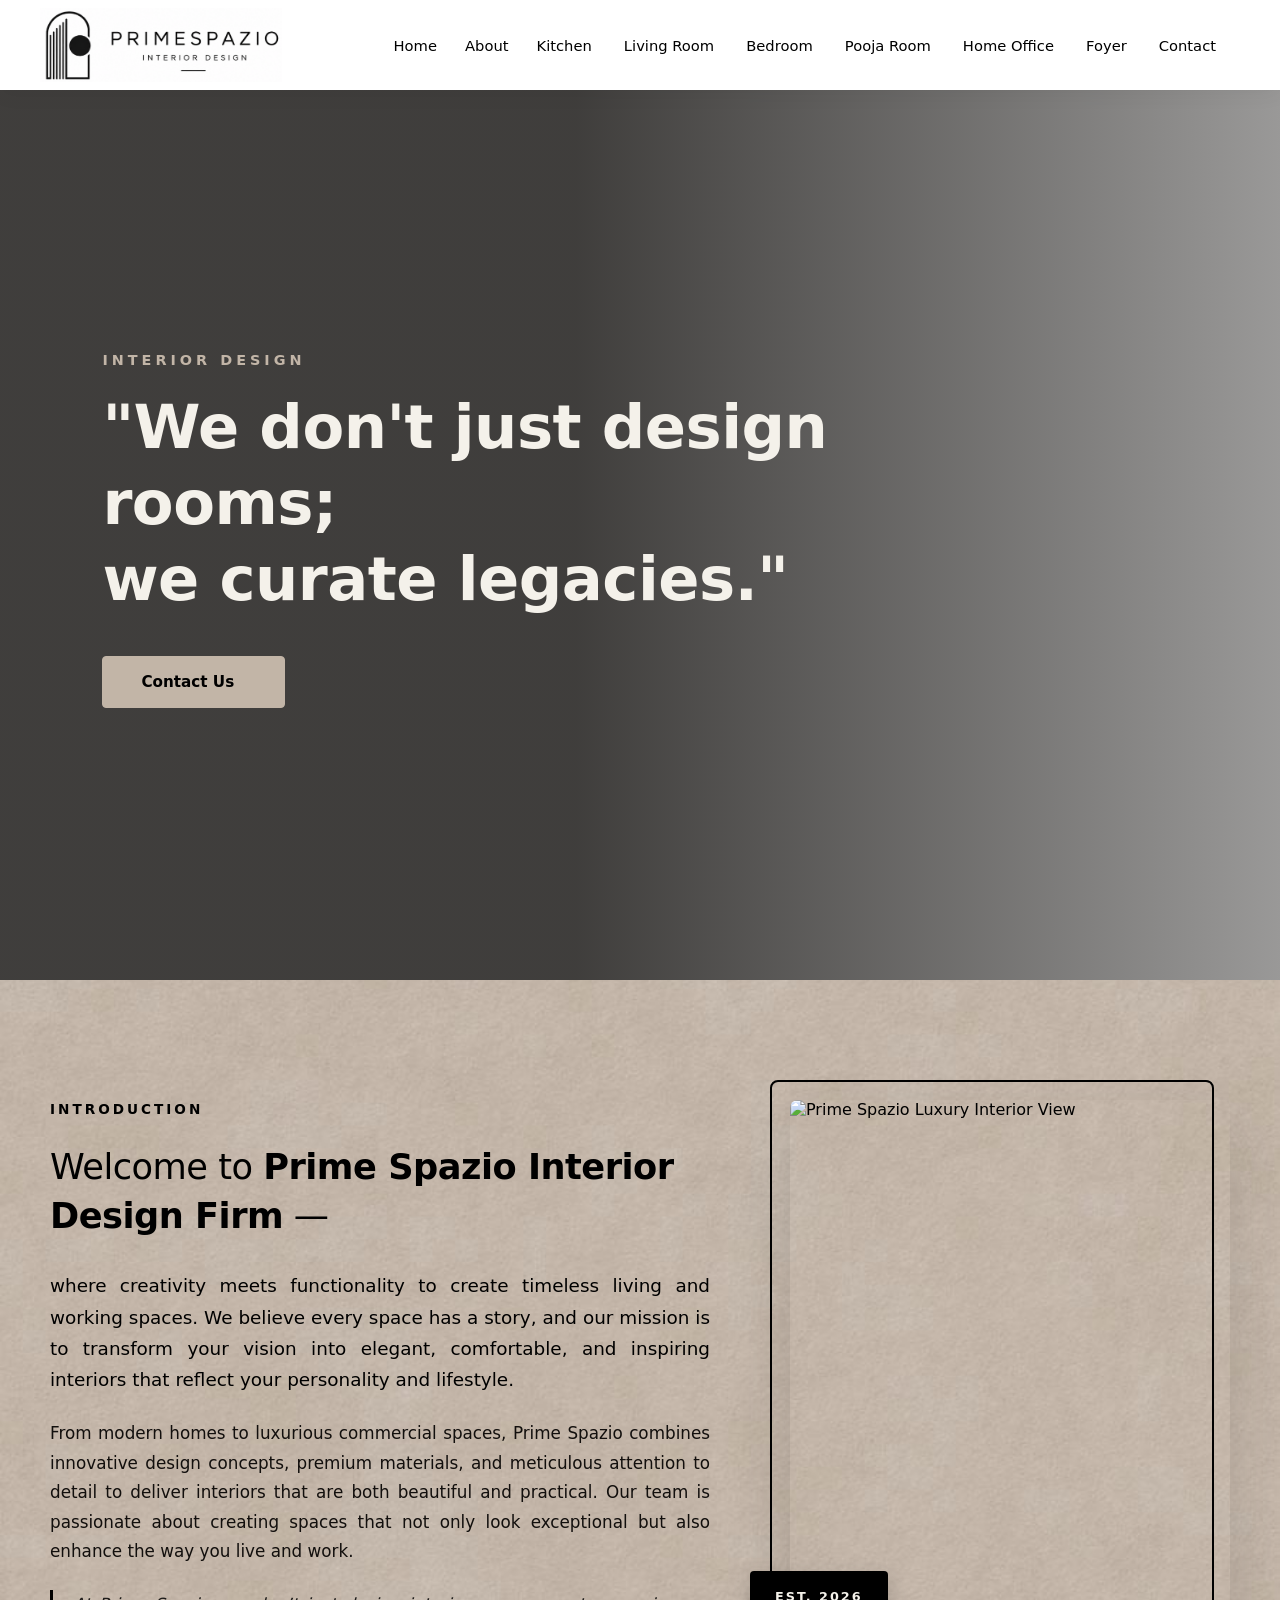
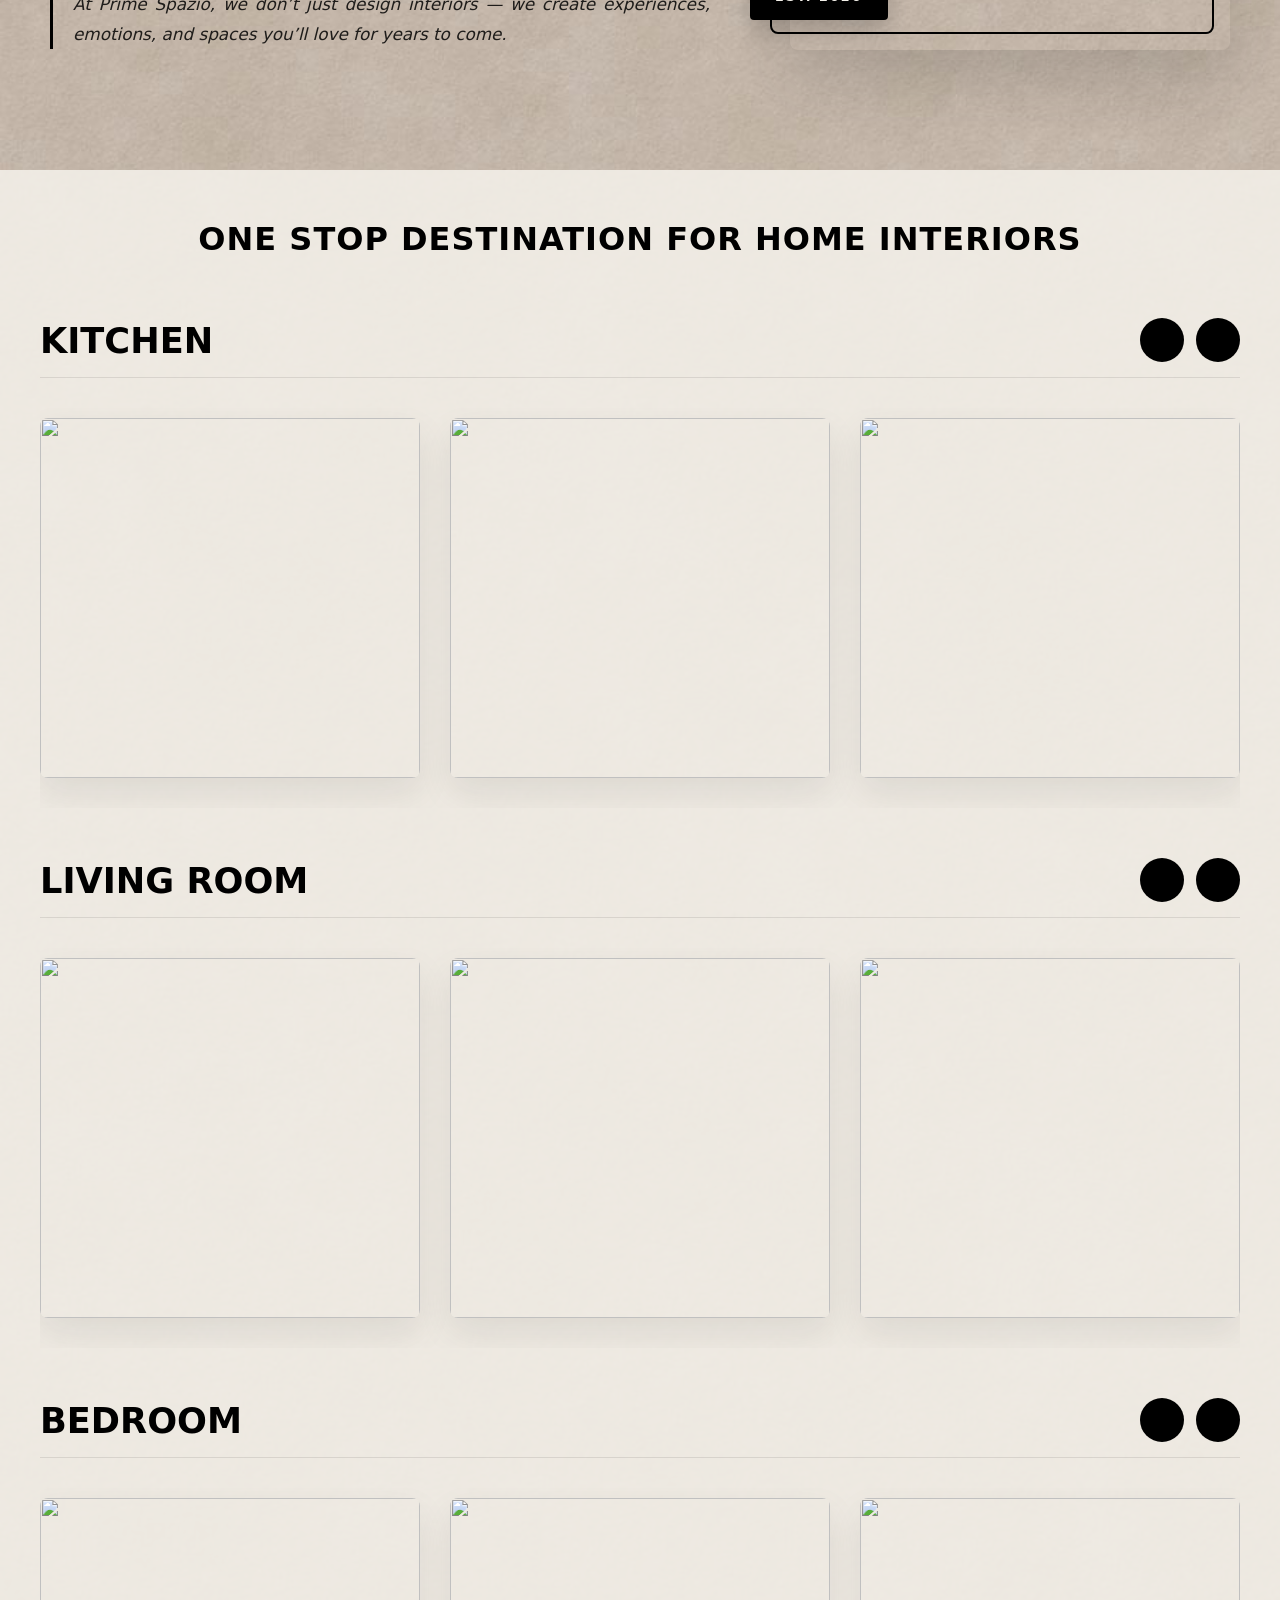
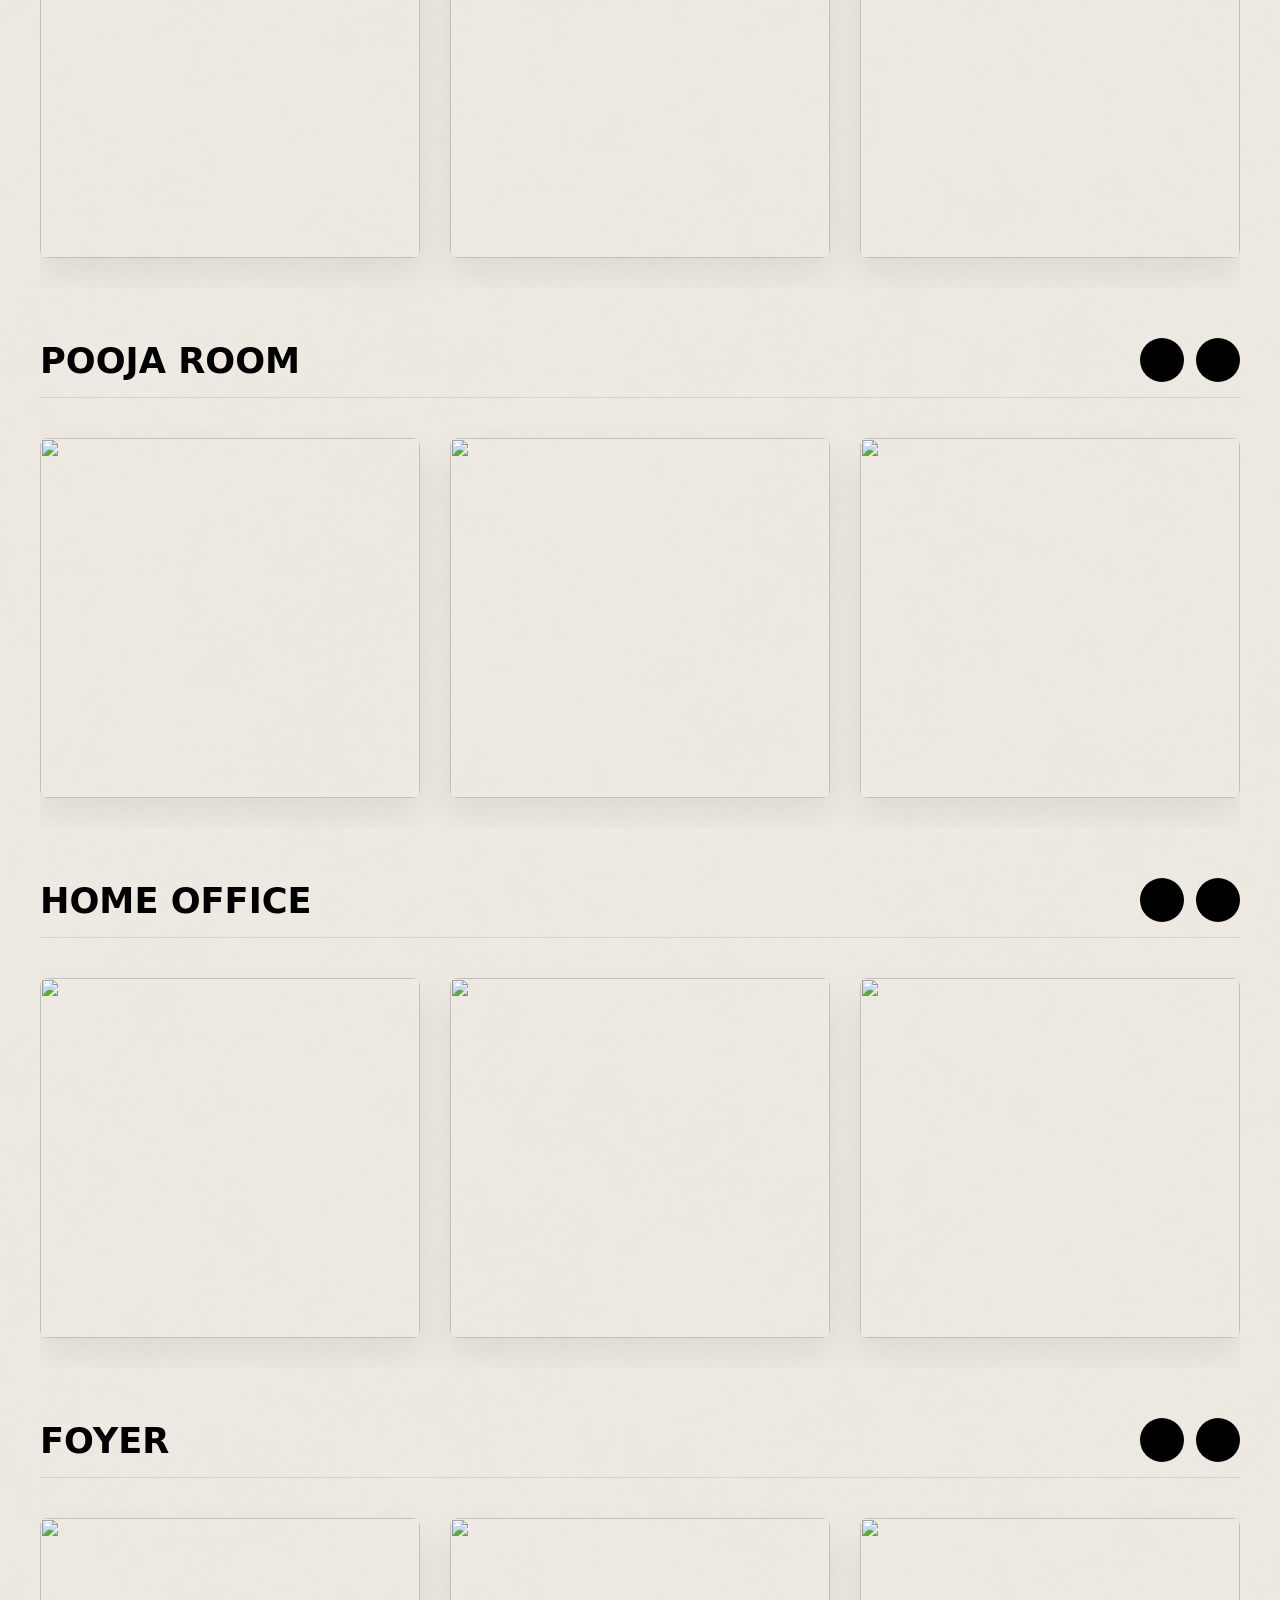
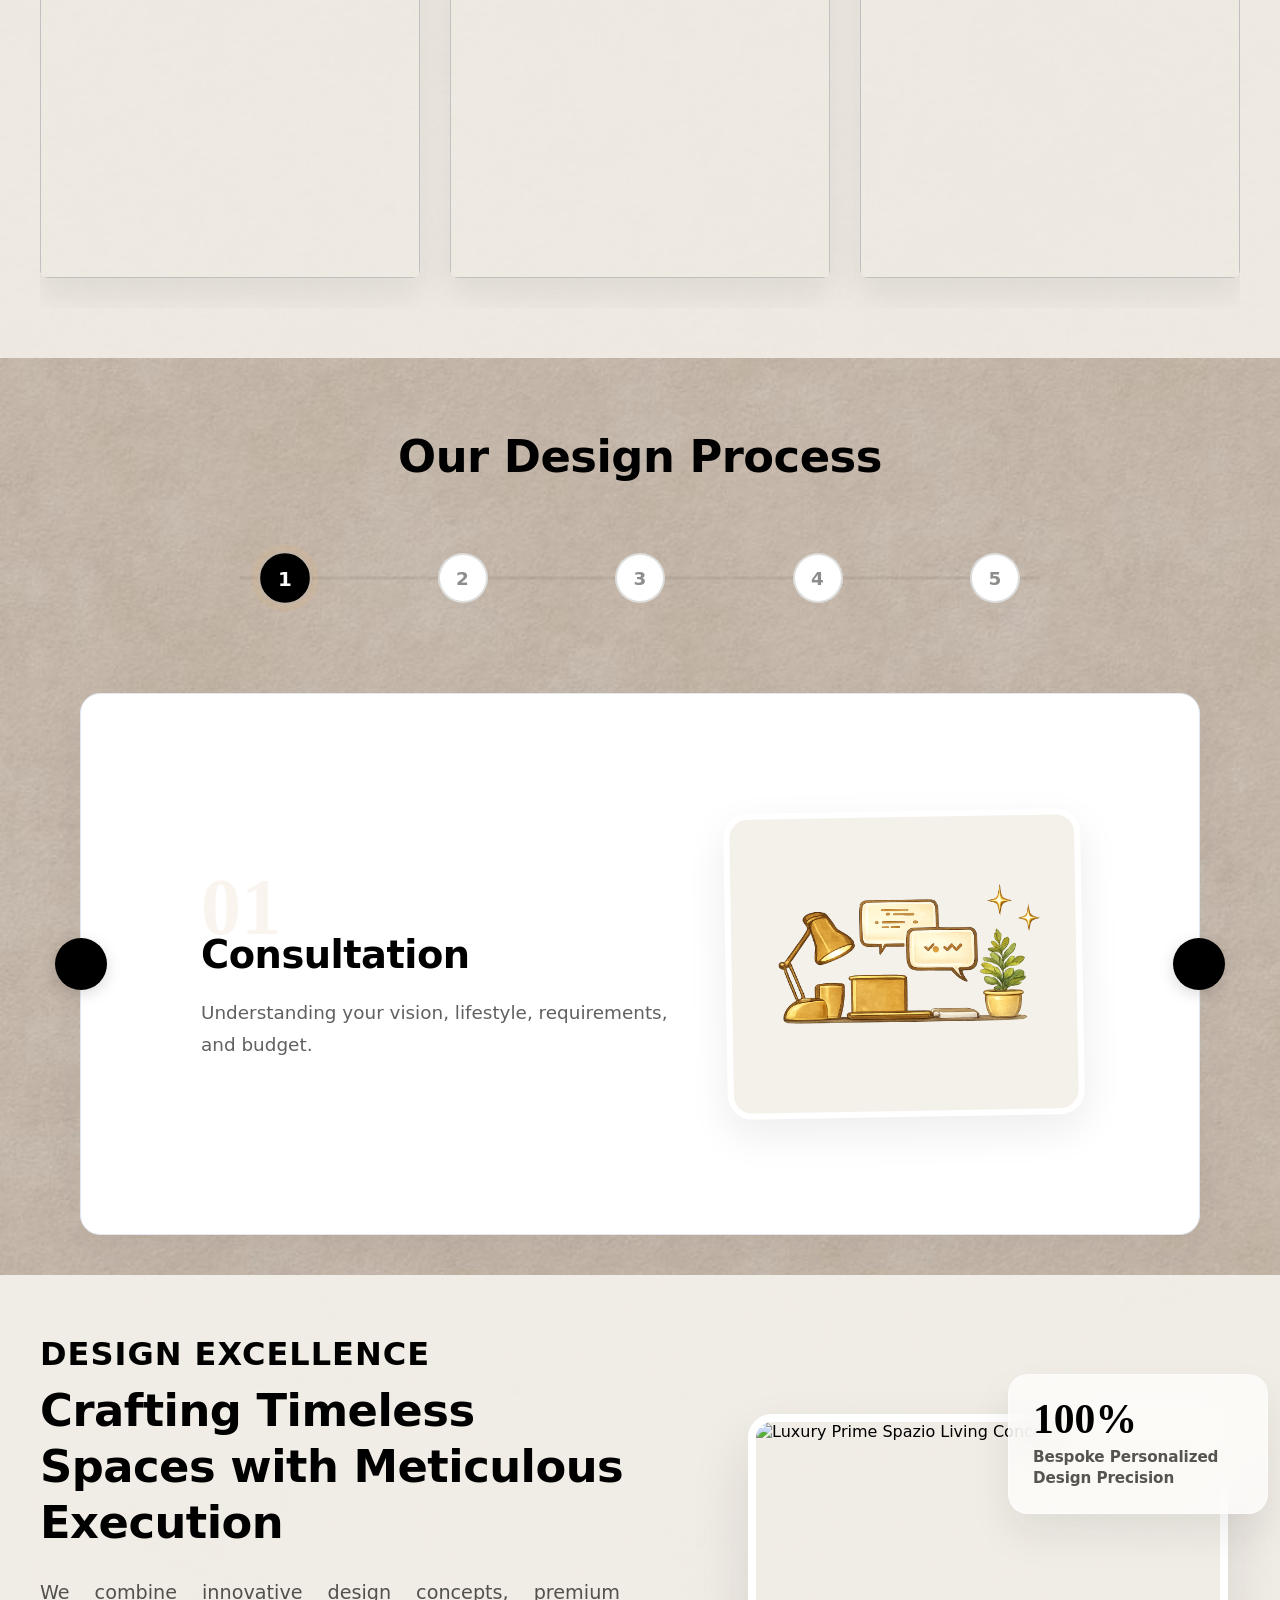
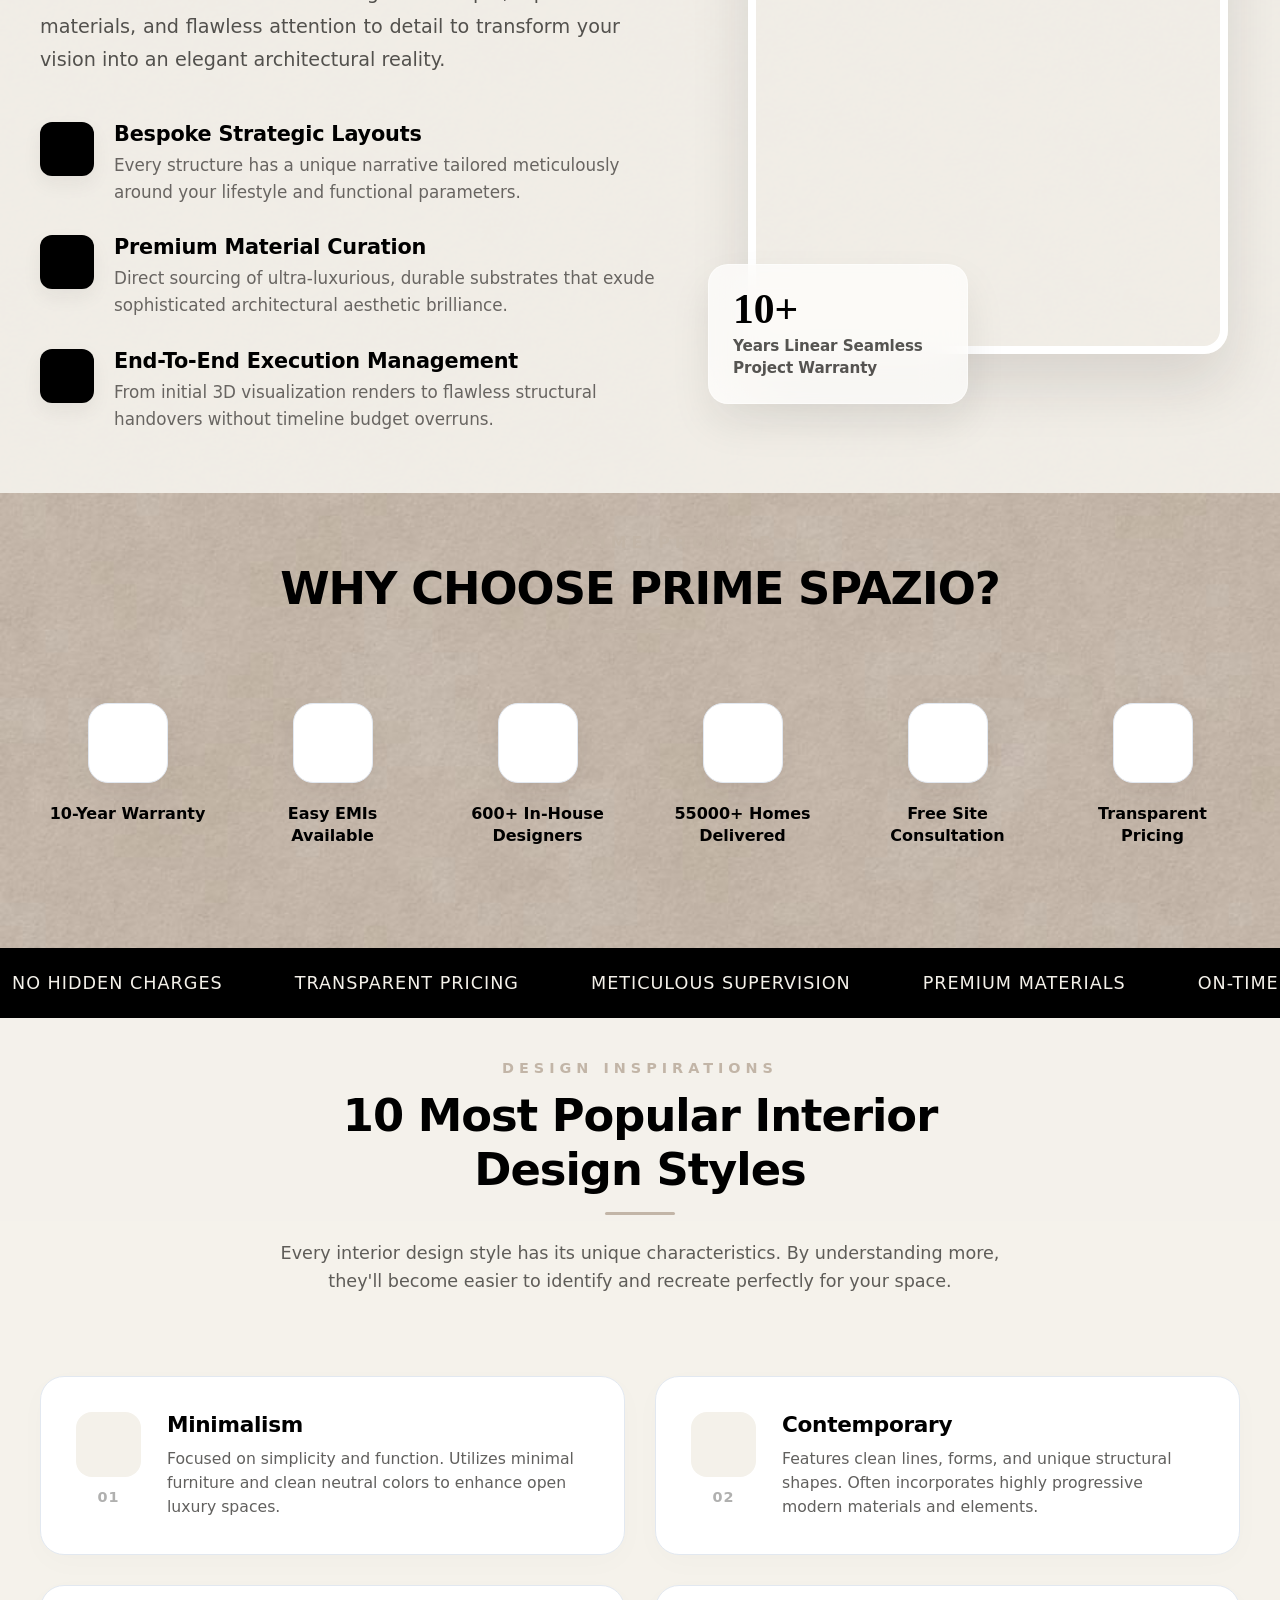
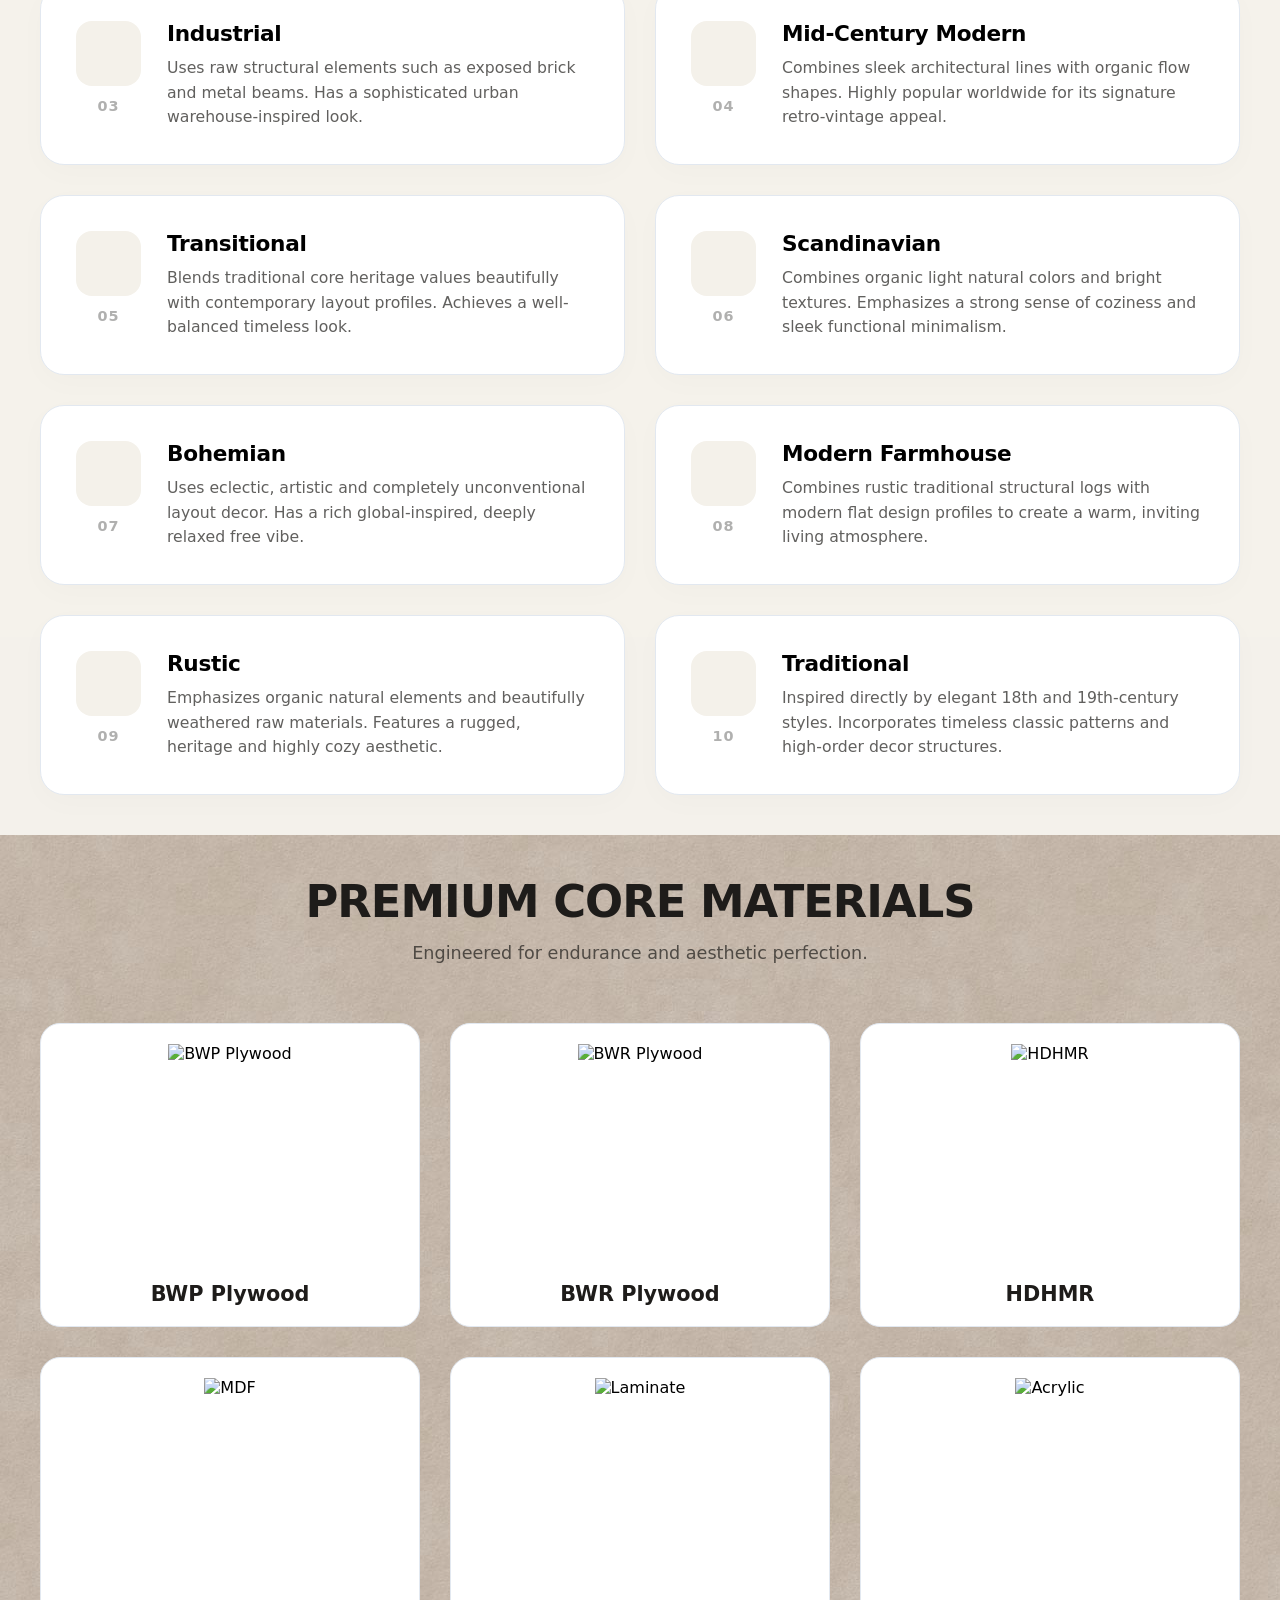
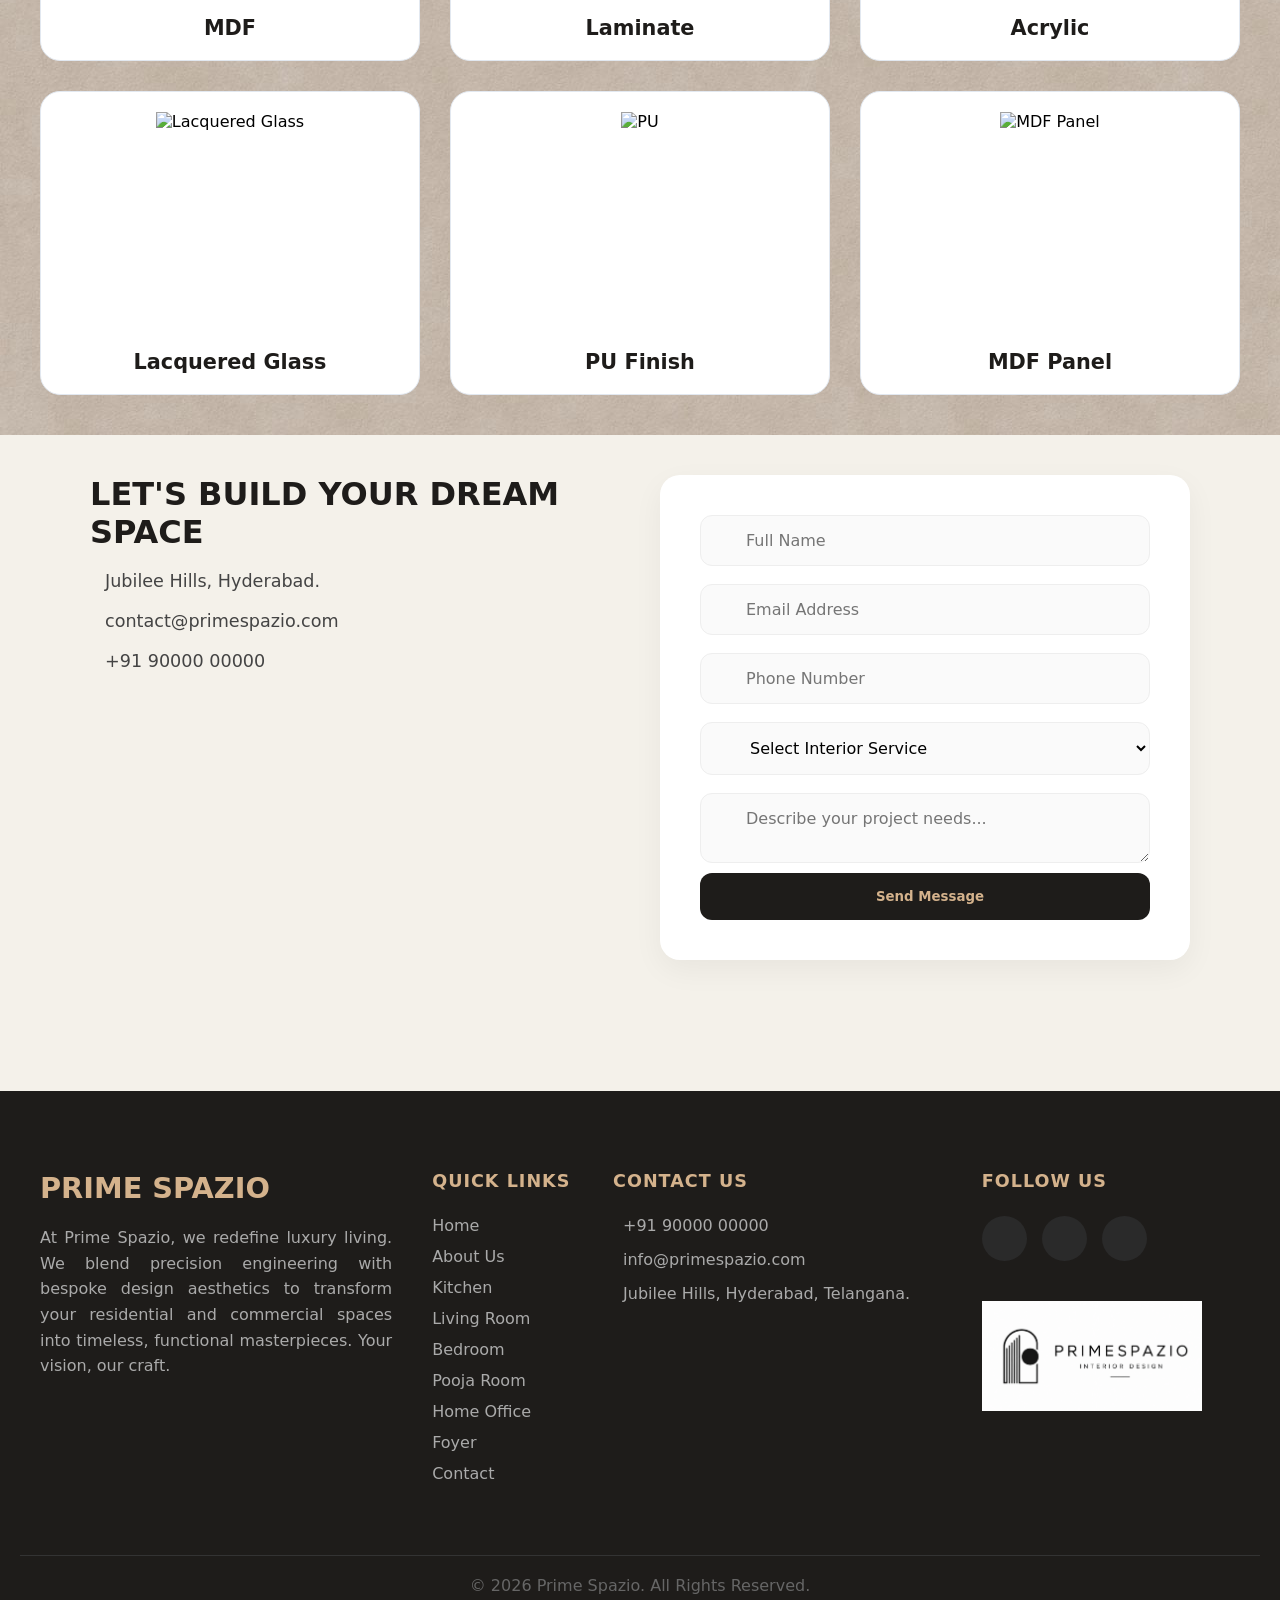
==== commit e20365a7: "prime" ====
--- a/index.html
+++ b/index.html
@@ -4,7 +4,7 @@
 <head>
     <meta charset="UTF-8">
     <meta name="viewport" content="width=device-width, initial-scale=1.0">
-    <title>HOME|PRIMESPAZIO </title>
+    <title>HOME | PRIMESPAZIO </title>
     <link href="https://cdn.jsdelivr.net/npm/remixicon@4.2.0/fonts/remixicon.css" rel="stylesheet" />
     <link rel="stylesheet" href="css/index.css">
     <link rel="icon" type="image/png" href="images/picture.png">
@@ -1224,7 +1224,7 @@
                         </div>
                         <div class="slide-right-media">
                             <div class="sticker-media-frame">
-                                <img src="https://images.unsplash.com/photo-1600607687939-ce8a6c25118c?auto=format&fit=crop&w=600&q=80"
+                                <img src="images/consult.png"
                                     alt="Consultation Step" class="sticker-fluid-element">
                             </div>
                         </div>
@@ -1240,7 +1240,7 @@
                         </div>
                         <div class="slide-right-media">
                             <div class="sticker-media-frame">
-                                <img src="https://images.unsplash.com/photo-1583847268964-b28dc8f51f92?auto=format&fit=crop&w=600&q=80"
+                                <img src="images/concept.png"
                                     alt="Concept Development Step" class="sticker-fluid-element">
                             </div>
                         </div>
@@ -1257,7 +1257,7 @@
                         </div>
                         <div class="slide-right-media">
                             <div class="sticker-media-frame">
-                                <img src="https://images.unsplash.com/photo-1618220179428-22790b461013?auto=format&fit=crop&w=600&q=80"
+                                <img src="images/design.png"
                                     alt="Design Visualization Step" class="sticker-fluid-element">
                             </div>
                         </div>
@@ -1274,7 +1274,7 @@
                         </div>
                         <div class="slide-right-media">
                             <div class="sticker-media-frame">
-                                <img src="https://images.unsplash.com/photo-1505693416388-ac5ce068fe85?auto=format&fit=crop&w=600&q=80"
+                                <img src="images/exceution.png"
                                     alt="Execution Step" class="sticker-fluid-element">
                             </div>
                         </div>
@@ -1291,7 +1291,7 @@
                         </div>
                         <div class="slide-right-media">
                             <div class="sticker-media-frame">
-                                <img src="https://images.unsplash.com/photo-1600566752355-35792bedcfea?auto=format&fit=crop&w=600&q=80"
+                                <img src="images/handover.png"
                                     alt="Handover Step" class="sticker-fluid-element">
                             </div>
                         </div>
--- a/css/index.css
+++ b/css/index.css
@@ -68,7 +68,7 @@
     list-style: none;
     height: 100%;
     margin-left: auto;     /* Pushes whole navigation group naturally next to the logo */
-    margin-right: 40px;    /* [FIXED]: Contact corner ki vellipokunda nav links system ni left ki center chesthundi */
+    margin-right: 10px;    /* [FIXED]: Contact corner ki vellipokunda nav links system ni left ki center chesthundi */
 }
 
 .nav-links > li {
@@ -108,7 +108,7 @@
     top: 100%;
     left: 0;
     background-color: var(--navbar-bg);
-    min-width: 240px;
+    min-width: 200px;
     list-style: none;
     border: 1px solid var(--border-color);
     box-shadow: 0 10px 30px rgba(0,0,0,0.08);
@@ -137,106 +137,207 @@
     color: var(--pinterest-dark);
 }
 
-/* Desktop Hover Visibility Configuration */
+
+
+
+
 @media (min-width: 1025px) {
+    .menu-toggle {
+        display: none; /* డెస్క్‌టాప్‌లో మెనూ ఐకాన్ వద్దు */
+    }
+
+    /* డెస్క్‌టాప్ డ్రాప్-డౌన్ */
+    .dropdown-menu {
+        position: absolute !important;
+        top: 100%;
+        left: 0;
+        background-color: #fff !important;
+        opacity: 0;
+        visibility: hidden;
+        transform: translateY(15px);
+        transition: 0.3s ease;
+    }
+
     .dropdown:hover .dropdown-menu {
         opacity: 1;
         visibility: visible;
         transform: translateY(0);
     }
-    .dropdown:hover .nav-item i {
-        transform: rotate(180deg);
-    }
-}
-
-/* Mobile Toggle Hamburger Icon Styling */
-.menu-toggle {
-    display: none;
-    font-size: 1.6rem;
-    color: var(--pinterest-dark);
-    cursor: pointer;
-}
-
-/* RESPONSIVE DESIGN (MOBILE & TABLET BREAKPOINTS)
-   Clean multi-level collapsible view.
-*/
+}
+
 @media (max-width: 1024px) {
+    html, body {
+        width: 100%;
+        overflow-x: hidden;
+    }
+
+    header {
+        width: 100%;
+        overflow: hidden;
+    }
+
     .navbar {
-        padding: 0 24px;
-    }
-
-    .nav-links {
-        margin-right: 0;    /* Reset desktop margin grids for mobile views */
-        position: fixed;
-        top: 80px;
-        left: -100%;
         width: 100%;
-        height: calc(100vh - 80px);
-        background-color: var(--navbar-bg);
-        flex-direction: column;
-        align-items: flex-start;
-        overflow-y: auto;
-        padding: 20px 0;
-        transition: left 0.4s cubic-bezier(0.1, 1, 0.1, 1);
-        border-top: 1px solid var(--border-color);
-    }
-
+        height: 70px;
+        padding: 0 16px;
+        display: flex;
+        align-items: center;
+        justify-content: space-between;
+    }
+
+    /* Logo */
+    .brand-logo-img {
+        height: 50px;
+        width: auto;
+    }
+
+    /* Hamburger Menu Icon */
     .menu-toggle {
-        display: block;
-    }
-
-    .nav-links.active {
-        left: 0;
-    }
-
-    .nav-links > li {
-        width: 100%;
-        height: auto;
-        flex-direction: column;
-        align-items: flex-start;
-    }
-
-    .nav-item {
-        width: 100%;
-        padding: 16px 30px;
-        justify-content: space-between;
-        border-bottom: 1px solid rgba(0, 0, 0, 0.02);
-    }
-
-    .dropdown-menu {
-        position: relative;
-        top: 0;
-        width: 100%;
-        max-height: 0;
-        opacity: 1;
-        visibility: visible;
-        overflow: hidden;
-        transform: none;
-        border: none;
-        box-shadow: none;
-        background-color: rgba(0, 0, 0, 0.01);
-        transition: max-height 0.4s cubic-bezier(0, 1, 0, 1);
-    }
-
-    /* JavaScript Toggle target for Mobile View Collapse */
-    .dropdown.open .dropdown-menu {
-        max-height: 500px; /* Gives enough expansion limit */
-        transition: max-height 0.4s cubic-bezier(1, 0, 1, 0);
-    }
-
-    .dropdown.open .nav-item i {
-        transform: rotate(180deg);
-    }
-    
-    .dropdown-menu li a {
-        padding-left: 50px;
-    }
-}
-
-
-
-
-
+        display: flex;
+        align-items: center;
+        justify-content: center;
+        font-size: 28px;
+        cursor: pointer;
+        z-index: 2000;
+    }
+
+  
+    /* MOBILE MENU */
+
+    .nav-links{
+
+        position:fixed;
+
+        top:70px;
+
+        left:-100%;
+
+        width:100vw;
+
+        height:calc(100vh - 70px);
+
+        background:#fff;
+
+        flex-direction:column;
+
+        align-items:flex-start;
+
+        padding:0;
+
+        margin:0;
+
+        overflow-y:auto;
+
+        overflow-x:hidden;
+
+        transition:0.4s ease;
+
+        z-index:1500;
+    }
+
+    .nav-links.active{
+
+        left:0;
+    }
+
+    .nav-links > li{
+
+        width:100%;
+
+        height:auto;
+
+        display:flex;
+
+        flex-direction:column;
+
+        align-items:flex-start;
+    }
+
+    /* MOBILE MENU ITEMS */
+
+    .nav-item{
+
+        width:100%;
+
+        height:auto;
+
+        padding:18px 20px;
+
+        display:flex;
+
+        align-items:center;
+
+        justify-content:space-between;
+
+        border-bottom:1px solid #eeeeee;
+
+        font-size:15px;
+    }
+
+    /* MOBILE DROPDOWN */
+
+    .dropdown{
+
+        width:100%;
+    }
+
+    .dropdown-menu{
+
+        position:static !important;
+
+        width:100% !important;
+
+        max-height:0;
+
+        overflow:hidden;
+
+        opacity:1 !important;
+
+        visibility:visible !important;
+
+        transform:none !important;
+
+        background:#f8f8f8 !important;
+
+        border:none !important;
+
+        box-shadow:none !important;
+
+        transition:max-height 0.35s ease;
+    }
+
+    .dropdown.open .dropdown-menu{
+
+        max-height:600px;
+    }
+
+    .dropdown-menu li{
+
+        width:100%;
+    }
+
+    .dropdown-menu li a{
+
+        width:100%;
+
+        display:block;
+
+        padding:14px 42px;
+
+        font-size:14px;
+
+        color:#444;
+
+        background:#f8f8f8;
+
+        border-bottom:1px solid #ececec;
+    }
+
+    .dropdown.open .nav-item i{
+
+        transform:rotate(180deg);
+    }
+}
 
 
 
@@ -763,26 +864,248 @@
 /* ==========================================
    MOBILE & TABLET RESPONSIVE TUNING ENGINE 
    ========================================== */
-@media (max-width: 1024px) {
-    .popular-container { padding: 0 30px; }
-    .category-subheading { font-size: 1.9rem; }
-    .card-image-box { height: 320px; }
-}
-
-@media (max-width: 768px) {
-    .popular-section { padding: 80px 0; }
-    .category-master-block { margin-bottom: 50px; }
-    .category-subheading { font-size: 1.6rem; }
-    .card-image-box { height: 280px; }
-    .custom-nav-btn { width: 38px !important; height: 38px !important; }
-}
-
-@media (max-width: 480px) {
-    .popular-container { padding: 0 20px; }
-    .category-header-row { margin-bottom: 20px; }
-    .category-subheading { font-size: 1.4rem; }
-}
-
+/* ==========================================
+   MOBILE & TABLET RESPONSIVE TUNING ENGINE
+   ========================================== */
+
+/* TABLET */
+
+@media (max-width:1024px){
+
+    .popular-section{
+
+        padding:70px 0;
+    }
+
+    .popular-container{
+
+        padding:0 24px;
+    }
+
+    /* SECTION TITLE */
+
+    .section-title-block{
+
+        margin-bottom:45px;
+    }
+
+    .main-badge{
+
+        font-size:1.8rem;
+
+        line-height:1.3;
+
+        letter-spacing:1px;
+
+        text-align:center;
+    }
+
+    /* CATEGORY HEADER */
+
+    .category-header-row{
+
+        margin-bottom:24px;
+
+        padding-bottom:14px;
+    }
+
+    .category-subheading{
+
+        font-size:1.6rem;
+
+        font-weight:600;
+
+        line-height:1.3;
+    }
+
+    /* CARD */
+
+    .card-image-box{
+
+        height:300px;
+
+        border-radius:8px;
+    }
+
+    /* BUTTON */
+
+    .custom-nav-btn{
+
+        width:40px !important;
+
+        height:40px !important;
+    }
+
+    .custom-nav-btn i{
+
+        font-size:1rem;
+    }
+}
+
+/* MOBILE */
+
+@media (max-width:768px){
+
+    .popular-section{
+
+        padding:60px 0;
+    }
+
+    .popular-container{
+
+        padding:0 18px;
+    }
+
+    /* SECTION TITLE */
+
+    .section-title-block{
+
+        margin-bottom:36px;
+    }
+
+    .main-badge{
+
+        font-size:1.45rem;
+
+        font-weight:700;
+
+        line-height:1.4;
+
+        letter-spacing:0.5px;
+
+        text-align:center;
+    }
+
+    /* CATEGORY BLOCK */
+
+    .category-master-block{
+
+        margin-bottom:42px;
+    }
+
+    /* CATEGORY HEADER */
+
+    .category-header-row{
+
+        margin-bottom:18px;
+
+        padding-bottom:12px;
+    }
+
+    .category-subheading{
+
+        font-size:1.2rem;
+
+        font-weight:600;
+
+        letter-spacing:0.5px;
+    }
+
+    /* SLIDER BUTTONS */
+
+    .slider-nav-wrapper{
+
+        gap:8px;
+    }
+
+    .custom-nav-btn{
+
+        width:34px !important;
+
+        height:34px !important;
+    }
+
+    .custom-nav-btn i{
+
+        font-size:0.9rem;
+    }
+
+    /* CARD IMAGE */
+
+    .card-image-box{
+
+        height:240px;
+
+        border-radius:6px;
+    }
+
+    /* HOVER TITLE */
+
+    .product-hover-title{
+
+        font-size:1rem;
+
+        line-height:1.4;
+    }
+}
+
+/* SMALL MOBILE */
+
+@media (max-width:480px){
+
+    .popular-section{
+
+        padding:50px 0;
+    }
+
+    .popular-container{
+
+        padding:0 14px;
+    }
+
+    /* MAIN TITLE */
+
+    .main-badge{
+
+        font-size:1.2rem;
+
+        line-height:1.4;
+    }
+
+    /* SUB TITLE */
+
+    .category-subheading{
+
+        font-size:1rem;
+
+        line-height:1.3;
+    }
+
+    /* HEADER ROW */
+
+    .category-header-row{
+
+        margin-bottom:16px;
+    }
+
+    /* CARD */
+
+    .card-image-box{
+
+        height:210px;
+    }
+
+    /* BUTTONS */
+
+    .custom-nav-btn{
+
+        width:30px !important;
+
+        height:30px !important;
+    }
+
+    .custom-nav-btn i{
+
+        font-size:0.8rem;
+    }
+
+    /* CARD TITLE */
+
+    .product-hover-title{
+
+        font-size:0.9rem;
+    }
+}
 
 
 
@@ -1046,7 +1369,7 @@
 
 .sticker-media-frame {
     position: relative;
-    width: 300px;
+    width: 350px;
     height: 300px;
     border-radius: 24px;
     overflow: hidden;
@@ -1116,110 +1439,382 @@
 /* ==========================================================================
    RESPONSIVE LAYOUT CONSTRAINTS (MOBILE & TABLET TUNING)
    ========================================================================== */
-
-@media (max-width: 1024px) {
-    .process-section {
-        padding: 90px 0;
-    }
-    .process-viewport-deck {
-        padding: 50px;
-        min-height: auto;
-    }
-    .slide-split-content {
-        gap: 40px;
-    }
-    .slide-main-heading {
-        font-size: 2rem;
-    }
-    .sticker-media-frame {
-        width: 250px;
-        height: 250px;
-    }
-}
-
-@media (max-width: 768px) {
-    .process-section {
-        padding: 70px 0;
-    }
-    .process-title-text {
-        font-size: 2.2rem;
-    }
-    .timeline-tracker-outer {
-        margin-bottom: 60px;
-    }
-    .step-node-btn {
-        width: 42px;
-        height: 42px;
-        font-size: 1rem;
-    }
-    .process-viewport-deck {
-        padding: 40px 30px;
-    }
-    
-    /* Stack components vertically on mobile screens layout matrix rules */
-    .slide-split-content {
-        grid-template-columns: 1fr;
-        gap: 35px;
-        text-align: center;
-    }
-    .slide-description-para {
-        margin: 0 auto;
-    }
-    .slide-numeric-prefix {
-        font-size: 4rem;
-    }
-    .sticker-media-frame {
-        width: 220px;
-        height: 220px;
-        transform: none !important; /* Retain center flat rendering rules for micro screen sizes */
-    }
-    
-    /* Reposition arrow deck controls to bottom row navigation center layouts */
-    .nav-control-arrow {
-        top: auto;
-        bottom: -75px;
-        transform: none;
-    }
-    .nav-control-arrow:hover:not(:disabled) {
-        transform: scale(1.05);
-    }
-    .prev-arrow {
-        left: calc(50% - 65px);
-    }
-    .next-arrow {
-        right: calc(50% - 65px);
-    }
-    .process-master-container {
-        padding-bottom: 50px; /* Safe padding spacing rules margin addition for floating navigation controls */
-    }
-}
-
-@media (max-width: 480px) {
-    .process-master-container {
-        padding-left: 20px;
-        padding-right: 20px;
-    }
-    .process-title-text {
-        font-size: 1.8rem;
-    }
-    .step-node-btn {
-        width: 36px;
-        height: 36px;
-        font-size: 0.9rem;
-    }
-    .slide-main-heading {
-        font-size: 1.6rem;
-    }
-    .slide-description-para {
-        font-size: 1rem;
-    }
-    .sticker-media-frame {
-        width: 100%;
-        max-width: 200px;
-        height: 180px;
-    }
-}
-
+/* =========================================================
+   RESPONSIVE MOBILE + TABLET CSS
+========================================================= */
+
+@media (max-width:1024px){
+
+    .process-section{
+
+        padding:70px 0;
+    }
+
+    .process-master-container{
+
+        padding:0 24px;
+    }
+
+    /* HEADING */
+
+    .process-heading-block{
+
+        margin-bottom:55px;
+    }
+
+    .process-badge{
+
+        font-size:0.9rem;
+
+        letter-spacing:3px;
+
+        margin-bottom:10px;
+    }
+
+    .process-title-text{
+
+        font-size:2.1rem;
+
+        line-height:1.3;
+
+        text-align:center;
+    }
+
+    /* TIMELINE */
+
+    .timeline-tracker-outer{
+
+        max-width:100%;
+
+        margin:0 auto 70px auto;
+
+        padding:0 10px;
+    }
+
+    .step-node-btn{
+
+        width:44px;
+
+        height:44px;
+
+        font-size:1rem;
+    }
+
+    /* CARD */
+
+    .process-viewport-deck{
+
+        padding:45px;
+
+        border-radius:18px;
+
+        min-height:auto;
+    }
+
+    .slide-split-content{
+
+        gap:35px;
+    }
+
+    .slide-main-heading{
+
+        font-size:2rem;
+
+        margin-bottom:16px;
+    }
+
+    .slide-description-para{
+
+        font-size:1.05rem;
+
+        line-height:1.7;
+    }
+
+    .slide-numeric-prefix{
+
+        font-size:4.5rem;
+    }
+
+    .sticker-media-frame{
+
+        width:250px;
+
+        height:240px;
+    }
+}
+
+/* =========================================================
+   MOBILE
+========================================================= */
+
+@media (max-width:768px){
+
+    .process-section{
+
+        padding:60px 0;
+    }
+
+    .process-master-container{
+
+        padding:0 18px 60px;
+    }
+
+    /* HEADING */
+
+    .process-heading-block{
+
+        margin-bottom:42px;
+    }
+
+    .process-badge{
+
+        font-size:0.78rem;
+
+        letter-spacing:2px;
+
+        margin-bottom:8px;
+    }
+
+    .process-title-text{
+
+        font-size:1.6rem;
+
+        line-height:1.4;
+
+        text-align:center;
+    }
+
+    /* TIMELINE */
+
+    .timeline-tracker-outer{
+
+        margin-bottom:45px;
+
+        padding:0;
+    }
+
+    .timeline-progress-bar{
+
+        height:2px;
+    }
+
+    .step-node-btn{
+
+        width:38px;
+
+        height:38px;
+
+        font-size:0.9rem;
+    }
+
+    /* CARD */
+
+    .process-viewport-deck{
+
+        padding:35px 22px;
+
+        border-radius:16px;
+    }
+
+    /* STACK LAYOUT */
+
+    .slide-split-content{
+
+        grid-template-columns:1fr;
+
+        gap:28px;
+
+        text-align:center;
+    }
+
+    .slide-left-text{
+
+        order:2;
+    }
+
+    .slide-right-media{
+
+        order:1;
+    }
+
+    /* CONTENT */
+
+    .slide-numeric-prefix{
+
+        font-size:3.2rem;
+
+        margin-bottom:-10px;
+    }
+
+    .slide-main-heading{
+
+        font-size:1.45rem;
+
+        line-height:1.35;
+
+        margin-bottom:14px;
+    }
+
+    .slide-description-para{
+
+        font-size:0.96rem;
+
+        line-height:1.7;
+
+        max-width:100%;
+    }
+
+    /* IMAGE */
+
+    .sticker-media-frame{
+
+        width:210px;
+
+        height:210px;
+
+        border-radius:18px;
+
+        transform:none !important;
+    }
+
+    /* ARROWS */
+
+    .nav-control-arrow{
+
+        width:42px;
+
+        height:42px;
+
+        font-size:1.2rem;
+
+        top:auto;
+
+        bottom:-60px;
+
+        transform:none;
+    }
+
+    .prev-arrow{
+
+        left:calc(50% - 55px);
+    }
+
+    .next-arrow{
+
+        right:calc(50% - 55px);
+    }
+
+    .nav-control-arrow:hover:not(:disabled){
+
+        transform:scale(1.05);
+    }
+}
+
+/* =========================================================
+   SMALL MOBILE
+========================================================= */
+
+@media (max-width:480px){
+
+    .process-section{
+
+        padding:50px 0;
+    }
+
+    .process-master-container{
+
+        padding:0 14px 70px;
+    }
+
+    /* TITLE */
+
+    .process-title-text{
+
+        font-size:1.3rem;
+
+        line-height:1.45;
+    }
+
+    .process-badge{
+
+        font-size:0.72rem;
+
+        letter-spacing:1.5px;
+    }
+
+    /* TIMELINE */
+
+    .step-node-btn{
+
+        width:32px;
+
+        height:32px;
+
+        font-size:0.78rem;
+    }
+
+    /* CARD */
+
+    .process-viewport-deck{
+
+        padding:28px 18px;
+
+        border-radius:14px;
+    }
+
+    .slide-numeric-prefix{
+
+        font-size:2.6rem;
+    }
+
+    .slide-main-heading{
+
+        font-size:1.2rem;
+
+        margin-bottom:12px;
+    }
+
+    .slide-description-para{
+
+        font-size:0.9rem;
+
+        line-height:1.65;
+    }
+
+    /* IMAGE */
+
+    .sticker-media-frame{
+
+        width:180px;
+
+        height:170px;
+
+        border-width:4px;
+    }
+
+    /* ARROWS */
+
+    .nav-control-arrow{
+
+        width:38px;
+
+        height:38px;
+
+        font-size:1rem;
+
+        bottom:-55px;
+    }
+
+    .prev-arrow{
+
+        left:calc(50% - 48px);
+    }
+
+    .next-arrow{
+
+        right:calc(50% - 48px);
+    }
+}
 
 
 
@@ -1470,105 +2065,420 @@
         left: -20px;
     }
 }
-
-/* Medium Medium Tablet Screen Adaptations */
-@media (max-width: 1024px) {
-    .why-choose-section {
-        padding: 90px 0;
-    }
-    .wcu-split-grid {
-        grid-template-columns: 1fr; /* Switch to complete single stacked layout rail grid structure */
-        gap: 70px;
-    }
-    .wcu-narrative-col {
-        max-width: 800px;
-        margin: 0 auto;
-    }
-    .wcu-image-composition-stage {
-        max-width: 440px;
-    }
-    .wcu-hero-frame-wrapper {
-        height: 480px;
-    }
-}
-
-/* Mobile Layout Configurations Viewports */
-@media (max-width: 768px) {
-    .why-choose-section {
-        padding: 70px 0;
-    }
-    .wcu-master-container {
-        padding: 0 30px;
-    }
-    .wcu-main-title {
-        font-size: 2rem;
-    }
-    .wcu-lead-text {
-        font-size: 1.1rem;
-        margin-bottom: 35px;
-    }
-    .wcu-point-title {
-        font-size: 1.2rem;
-    }
-    .wcu-point-desc {
-        font-size: 0.98rem;
-    }
-    .wcu-point-icon-box {
-        width: 48px;
-        height: 48px;
-        font-size: 1.3rem;
-    }
-}
-
-/* Micro Mobile Layout Scale Formats (480px nunchi ultra-low screen safety targets) */
-@media (max-width: 480px) {
-    .wcu-master-container {
-        padding: 0 20px;
-    }
-    .wcu-main-title {
-        font-size: 1.7rem;
-    }
-    .wcu-image-composition-stage {
-        max-width: 100%;
-        padding: 20px 0 80px 0; /* Add safety bottom rail space clearance parameters */
-    }
-    .wcu-hero-frame-wrapper {
-        height: 380px;
-        border: 5px solid #FFFFFF;
-    }
-    
-    /* Break floating badges layout architecture to dynamic centers to prevent element screen overflow crop clips */
-    .wcu-stat-glass-badge {
-        position: static !important; /* Kill dangerous absolute side overflows entirely */
-        width: 100%;
-        max-width: 280px;
-        margin: -30px auto 0 auto;
-        box-shadow: 0 15px 30px rgba(30, 28, 26, 0.06);
-    }
-    
-    .stat-badge-top {
-        margin-top: 25px; /* Separate layer blocks neatly stacked */
-    }
-    
-    .stat-massive-num {
-        font-size: 2.2rem;
-    }
-    .stat-sub-label {
-        font-size: 0.9rem;
-    }
-}
-
-/* Micro Device Baseline Stabilization (320px Viewport) */
-@media (max-width: 360px) {
-    .wcu-main-title {
-        font-size: 1.55rem;
-    }
-    .wcu-hero-frame-wrapper {
-        height: 320px;
-    }
-}
-
-
+/* =========================================================
+   RESPONSIVE MOBILE CSS
+========================================================= */
+
+/* ================= TABLET ================= */
+
+@media (max-width:1024px){
+
+    .why-choose-section{
+
+        padding:70px 0;
+    }
+
+    .wcu-master-container{
+
+        padding:0 24px;
+    }
+
+    /* GRID */
+
+    .wcu-split-grid{
+
+        grid-template-columns:1fr;
+
+        gap:60px;
+    }
+
+    /* TITLE */
+
+    .wcu-narrative-col .section-title-block{
+
+        margin-bottom:20px;
+
+        text-align:center;
+    }
+
+    .wcu-main-title{
+
+        font-size:2.2rem;
+
+        line-height:1.35;
+
+        text-align:center;
+    }
+
+    .wcu-lead-text{
+
+        font-size:1.05rem;
+
+        line-height:1.8;
+
+        margin:0 auto 40px auto;
+
+        text-align:center;
+
+        max-width:700px;
+    }
+
+    /* POINTS */
+
+    .wcu-points-stack{
+
+        gap:24px;
+    }
+
+    .wcu-point-item{
+
+        gap:16px;
+    }
+
+    .wcu-point-icon-box{
+
+        width:50px;
+
+        height:50px;
+
+        font-size:1.3rem;
+    }
+
+    .wcu-point-title{
+
+        font-size:1.15rem;
+    }
+
+    .wcu-point-desc{
+
+        font-size:0.98rem;
+
+        line-height:1.6;
+    }
+
+    /* IMAGE */
+
+    .wcu-image-composition-stage{
+
+        max-width:420px;
+    }
+
+    .wcu-hero-frame-wrapper{
+
+        height:450px;
+    }
+
+    /* BADGES */
+
+    .wcu-stat-glass-badge{
+
+        width:220px;
+
+        padding:20px;
+    }
+
+    .stat-badge-top{
+
+        right:-10px;
+    }
+
+    .stat-badge-bottom{
+
+        left:-10px;
+    }
+
+    .stat-massive-num{
+
+        font-size:2.2rem;
+    }
+}
+
+/* ================= MOBILE ================= */
+
+@media (max-width:768px){
+
+    .why-choose-section{
+
+        padding:55px 0;
+    }
+
+    .wcu-master-container{
+
+        padding:0 18px;
+    }
+
+    /* GRID */
+
+    .wcu-split-grid{
+
+        gap:45px;
+    }
+
+    /* TITLE */
+
+    .wcu-main-title{
+
+        font-size:1.7rem;
+
+        line-height:1.4;
+
+        margin-top:8px;
+    }
+
+    .wcu-lead-text{
+
+        font-size:0.96rem;
+
+        line-height:1.75;
+
+        margin-bottom:32px;
+    }
+
+    /* POINTS */
+
+    .wcu-points-stack{
+
+        gap:20px;
+    }
+
+    .wcu-point-item{
+
+        gap:14px;
+
+        align-items:flex-start;
+    }
+
+    .wcu-point-icon-box{
+
+        width:44px;
+
+        height:44px;
+
+        min-width:44px;
+
+        font-size:1.1rem;
+
+        border-radius:10px;
+    }
+
+    .wcu-point-title{
+
+        font-size:1.05rem;
+
+        margin-bottom:4px;
+    }
+
+    .wcu-point-desc{
+
+        font-size:0.9rem;
+
+        line-height:1.6;
+    }
+
+    /* IMAGE */
+
+    .wcu-image-composition-stage{
+
+        max-width:100%;
+
+        padding:10px 0 70px;
+    }
+
+    .wcu-hero-frame-wrapper{
+
+        height:340px;
+
+        border-radius:18px;
+
+        border:5px solid #fff;
+    }
+
+    /* BADGES */
+
+    .wcu-stat-glass-badge{
+
+        width:200px;
+
+        padding:16px;
+
+        border-radius:16px;
+    }
+
+    .stat-badge-top{
+
+        right:0;
+    }
+
+    .stat-badge-bottom{
+
+        left:0;
+    }
+
+    .stat-massive-num{
+
+        font-size:1.9rem;
+    }
+
+    .stat-sub-label{
+
+        font-size:0.82rem;
+
+        line-height:1.4;
+    }
+}
+
+/* ================= SMALL MOBILE ================= */
+
+@media (max-width:480px){
+
+    .why-choose-section{
+
+        padding:45px 0;
+    }
+
+    .wcu-master-container{
+
+        padding:0 14px;
+    }
+
+    /* TITLE */
+
+    .wcu-main-title{
+
+        font-size:1.35rem;
+
+        line-height:1.45;
+    }
+
+    .wcu-lead-text{
+
+        font-size:0.88rem;
+
+        line-height:1.7;
+
+        margin-bottom:28px;
+    }
+
+    /* POINTS */
+
+    .wcu-points-stack{
+
+        gap:18px;
+    }
+
+    .wcu-point-item{
+
+        gap:12px;
+    }
+
+    .wcu-point-icon-box{
+
+        width:40px;
+
+        height:40px;
+
+        min-width:40px;
+
+        font-size:1rem;
+
+        border-radius:8px;
+    }
+
+    .wcu-point-title{
+
+        font-size:0.96rem;
+    }
+
+    .wcu-point-desc{
+
+        font-size:0.84rem;
+
+        line-height:1.6;
+    }
+
+    /* IMAGE */
+
+    .wcu-image-composition-stage{
+
+        padding:0 0 50px;
+    }
+
+    .wcu-hero-frame-wrapper{
+
+        height:270px;
+
+        border-radius:14px;
+
+        border:4px solid #fff;
+    }
+
+    /* FLOATING BOXES */
+
+    .wcu-stat-glass-badge{
+
+        position:static !important;
+
+        width:100%;
+
+        max-width:240px;
+
+        margin:18px auto 0 auto;
+
+        padding:14px;
+
+        border-radius:14px;
+    }
+
+    .stat-badge-top{
+
+        margin-top:10px;
+    }
+
+    .stat-badge-bottom{
+
+        margin-top:14px;
+    }
+
+    .stat-massive-num{
+
+        font-size:1.6rem;
+    }
+
+    .stat-sub-label{
+
+        font-size:0.78rem;
+    }
+}
+
+/* ================= EXTRA SMALL ================= */
+
+@media (max-width:360px){
+
+    .wcu-main-title{
+
+        font-size:1.2rem;
+    }
+
+    .wcu-lead-text{
+
+        font-size:0.82rem;
+    }
+
+    .wcu-hero-frame-wrapper{
+
+        height:230px;
+    }
+
+    .wcu-point-title{
+
+        font-size:0.9rem;
+    }
+
+    .wcu-point-desc{
+
+        font-size:0.8rem;
+    }
+}
 
 
 
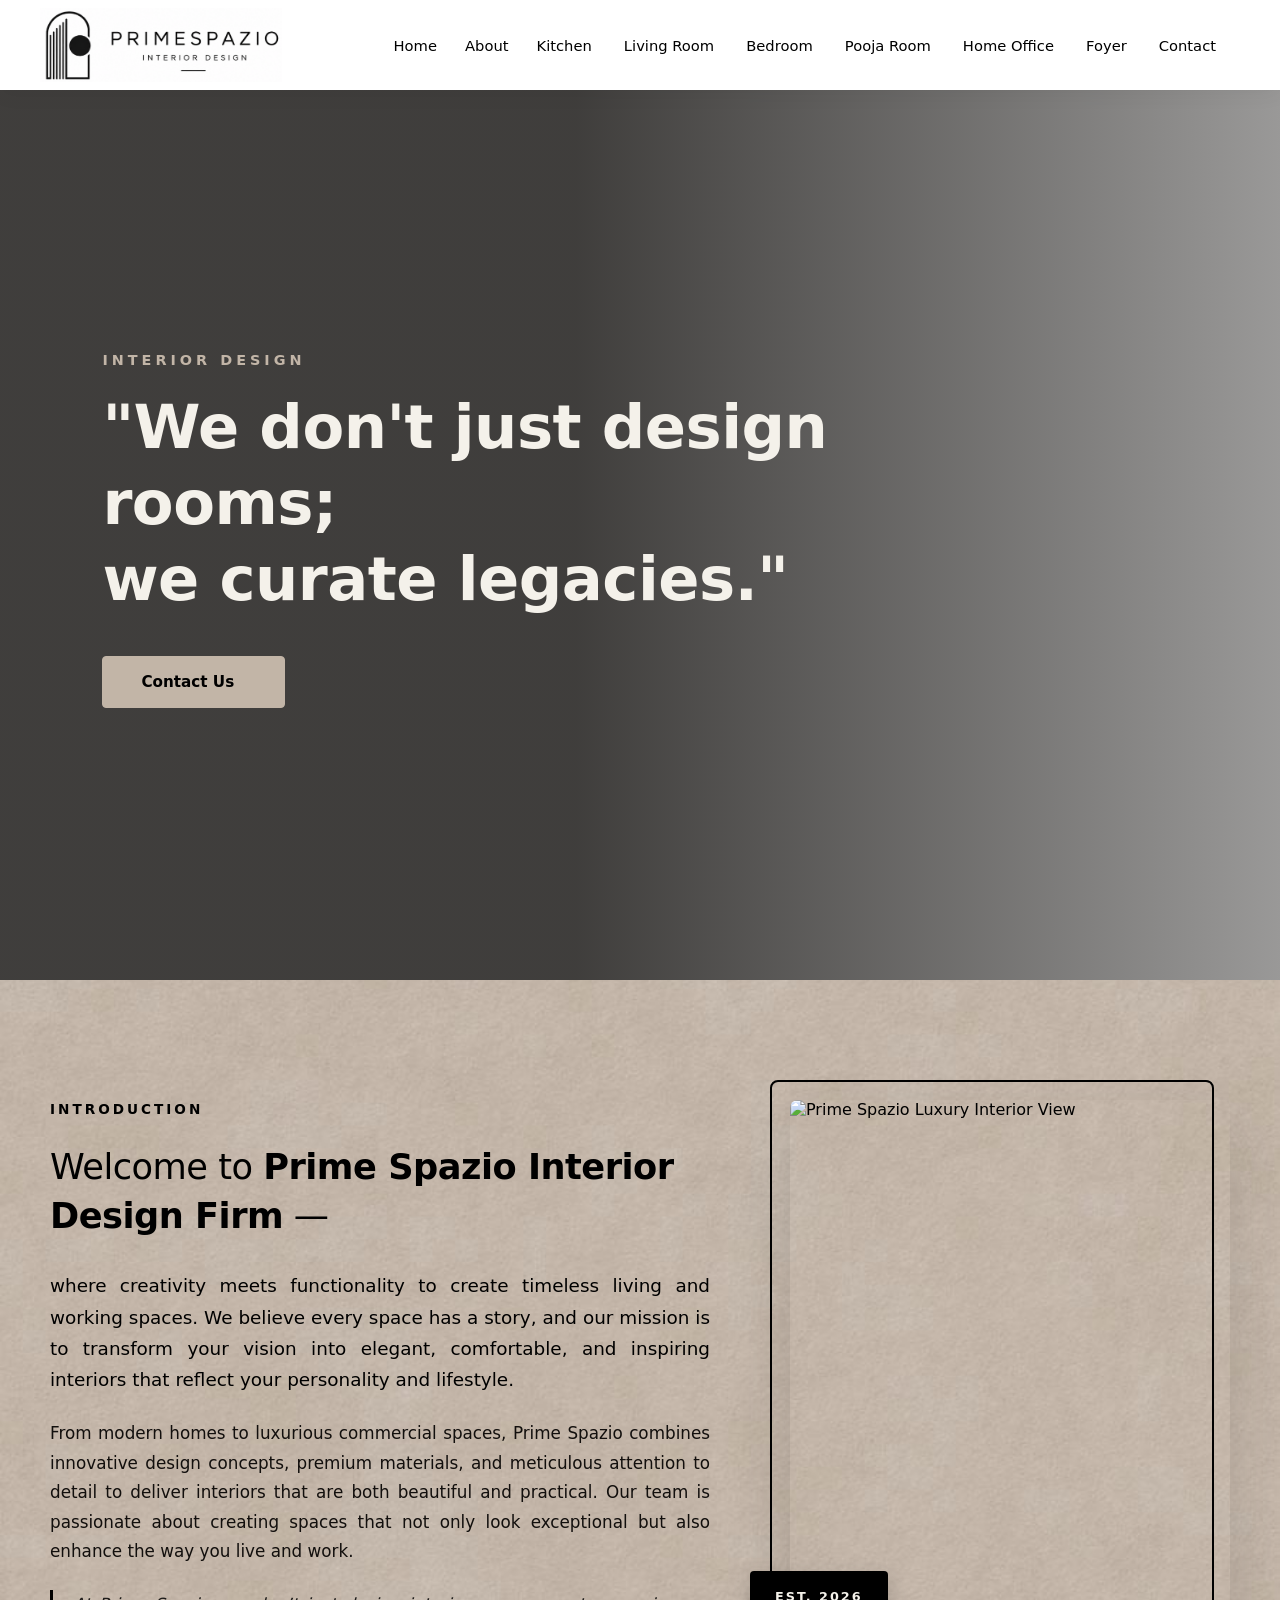
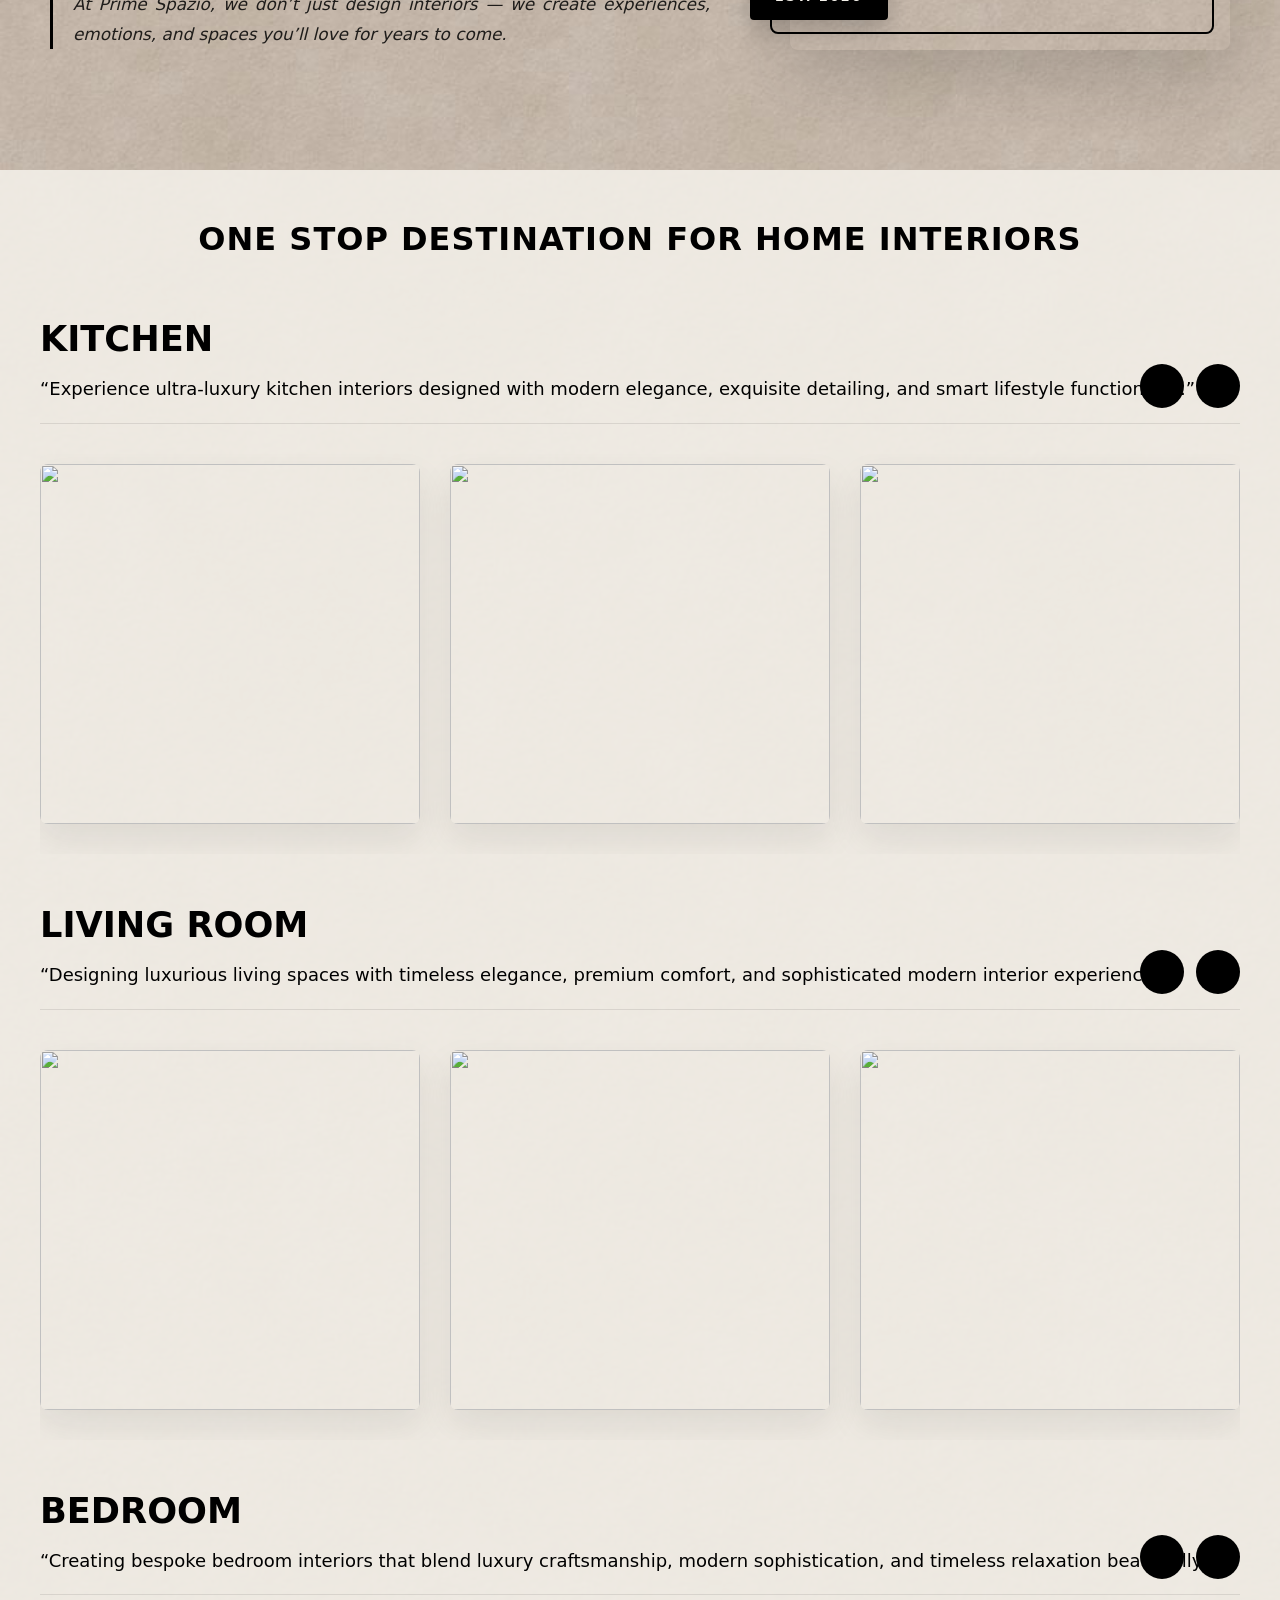
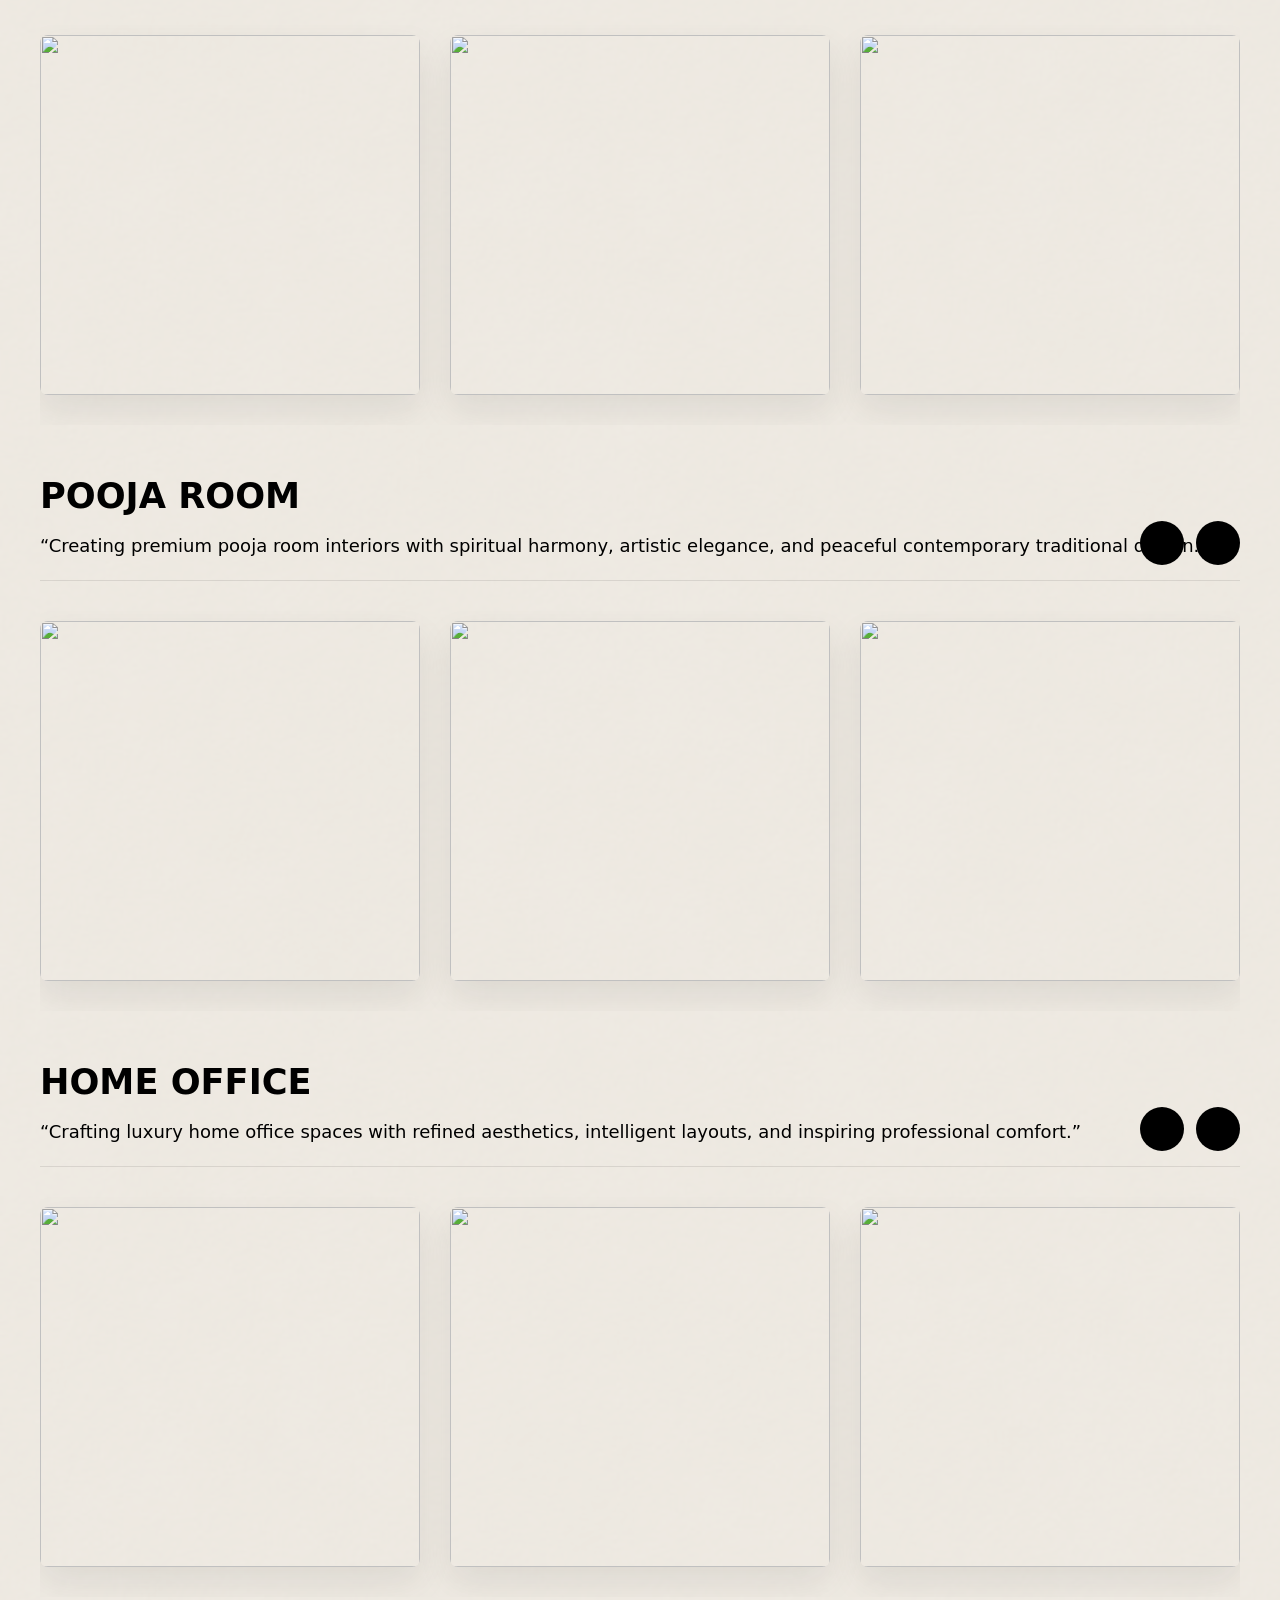
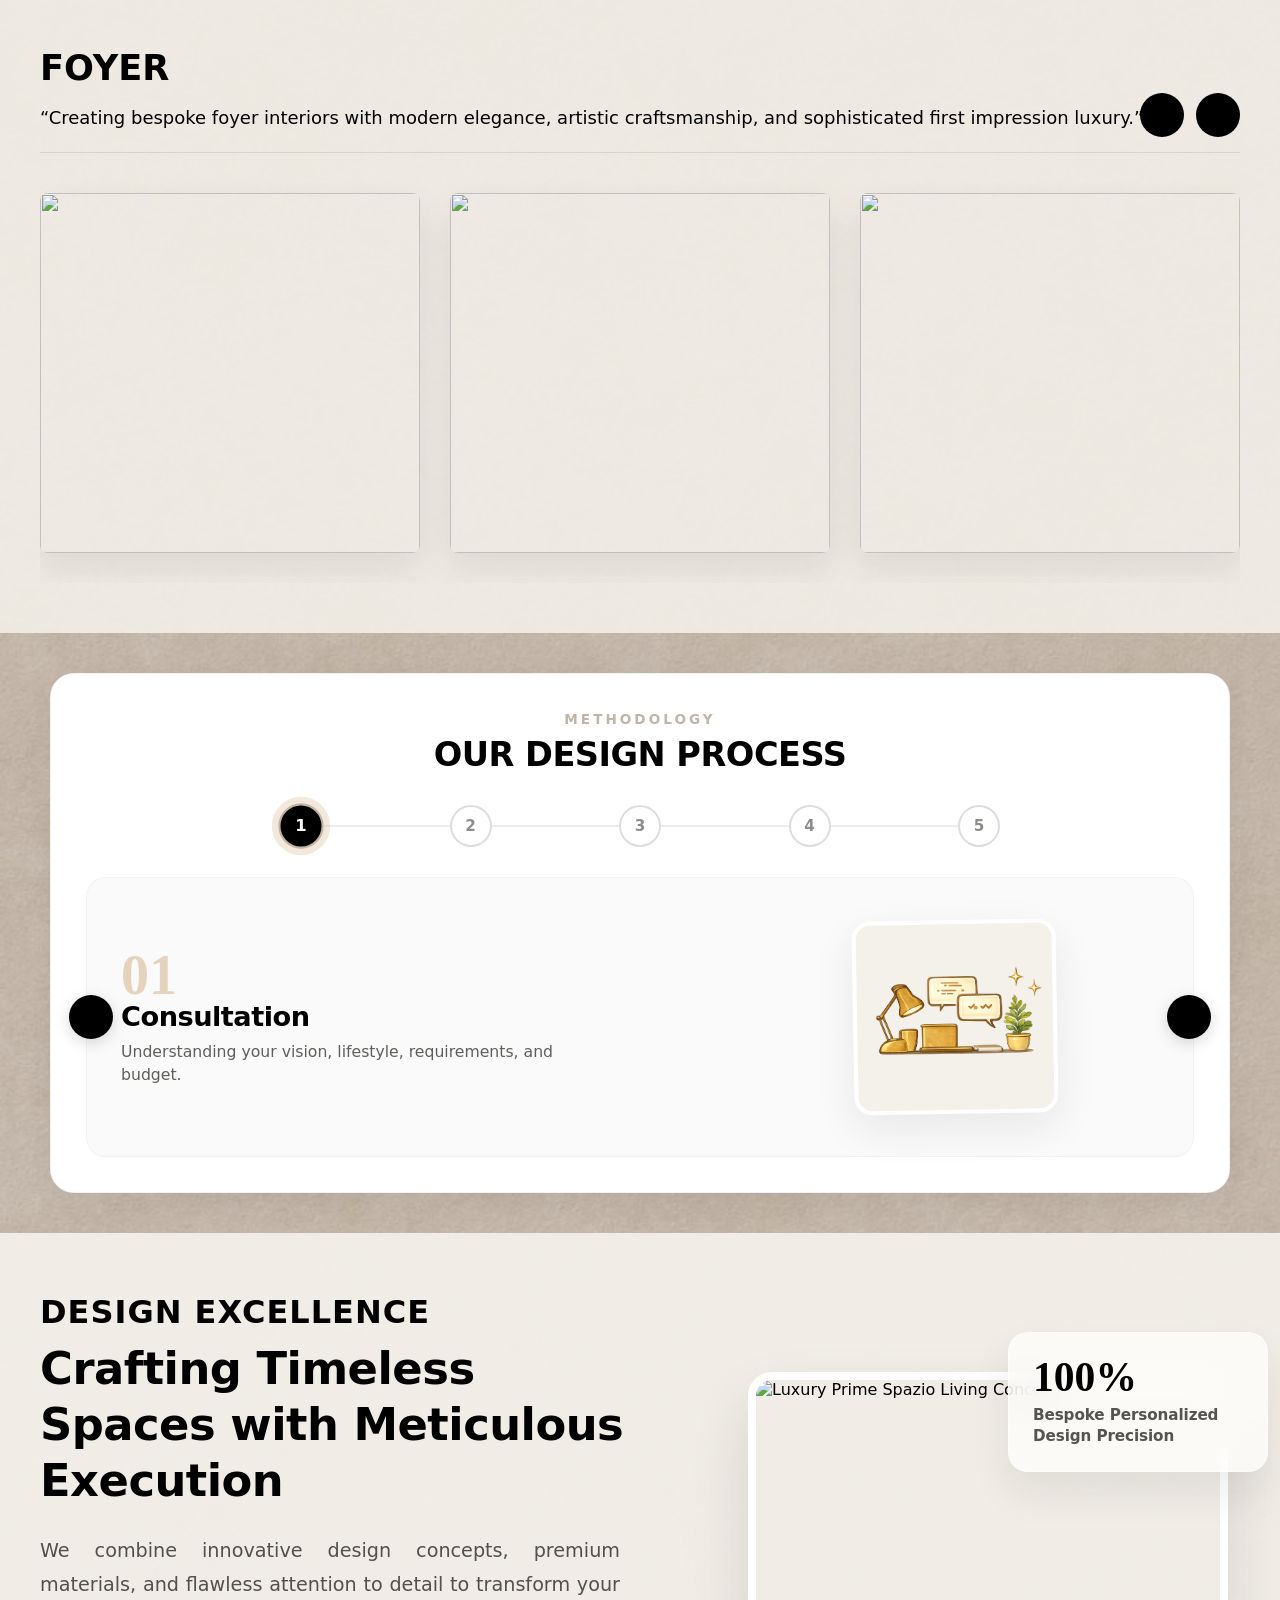
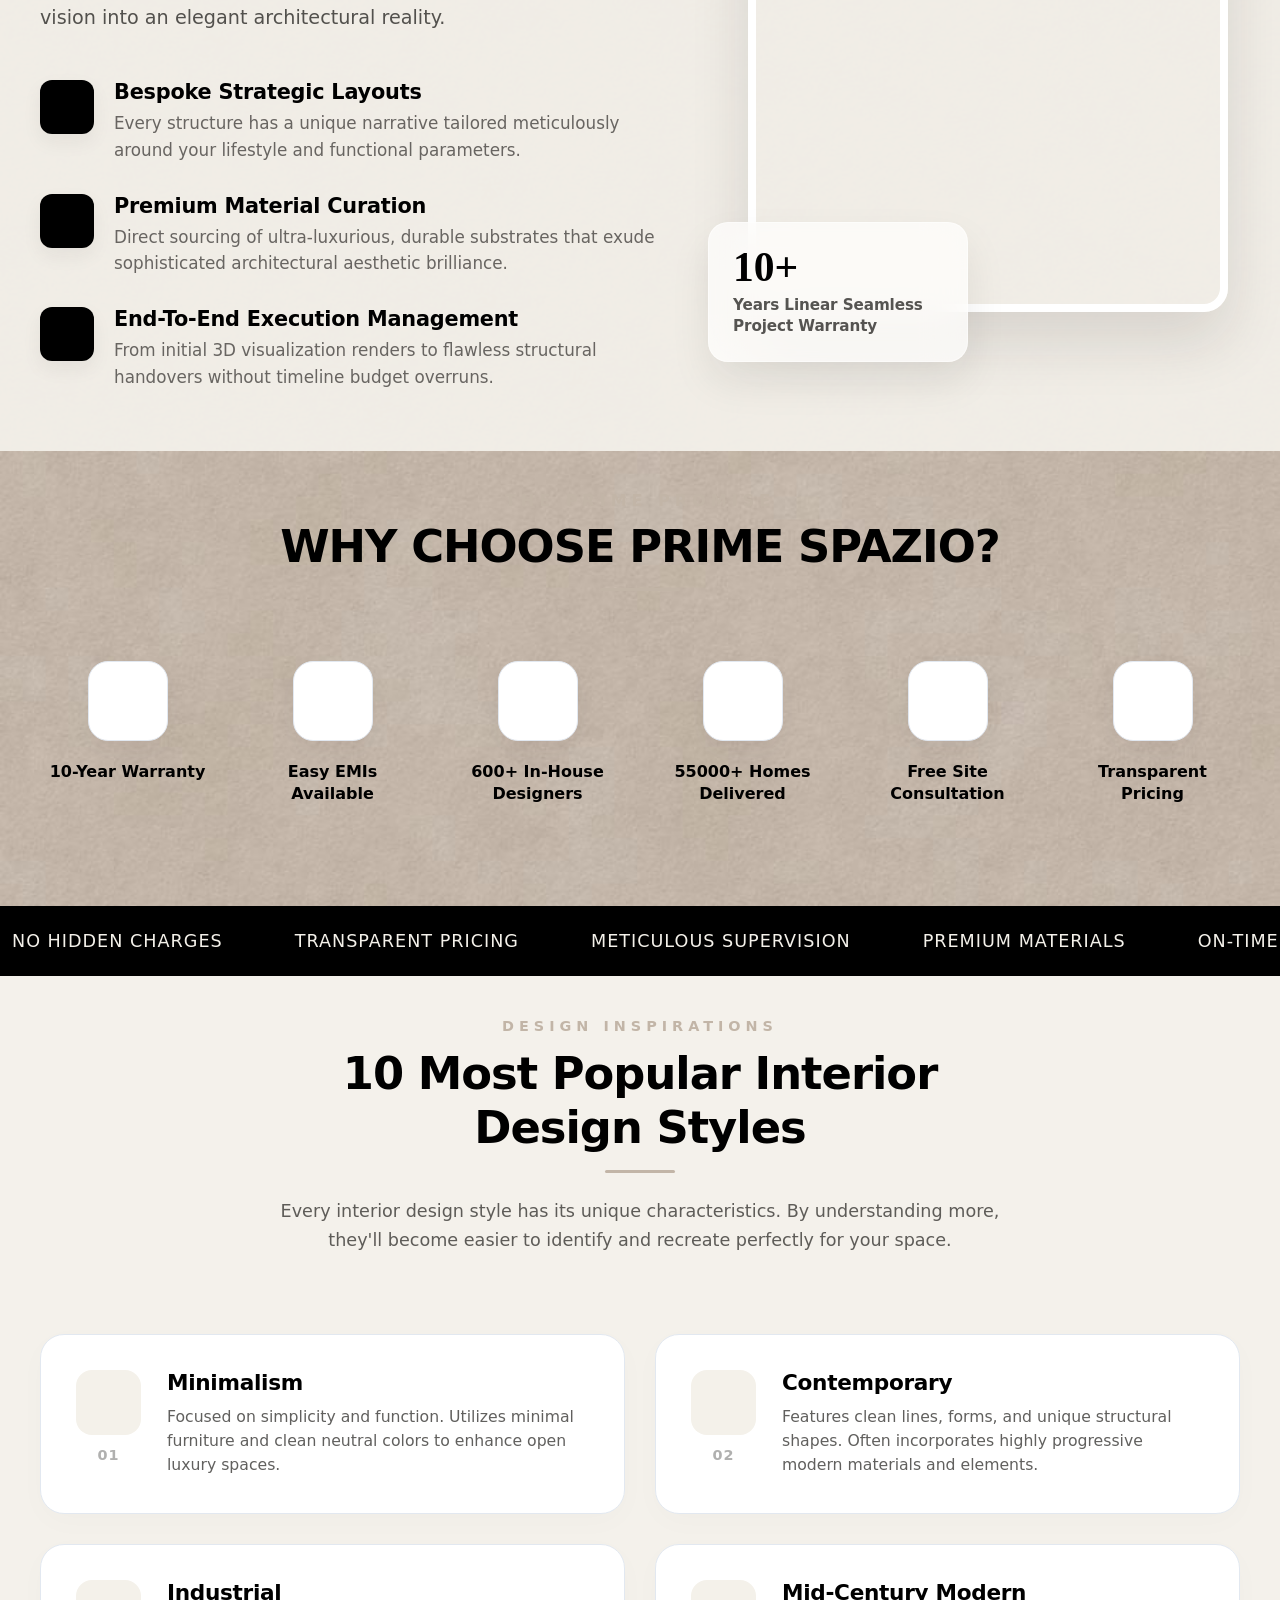
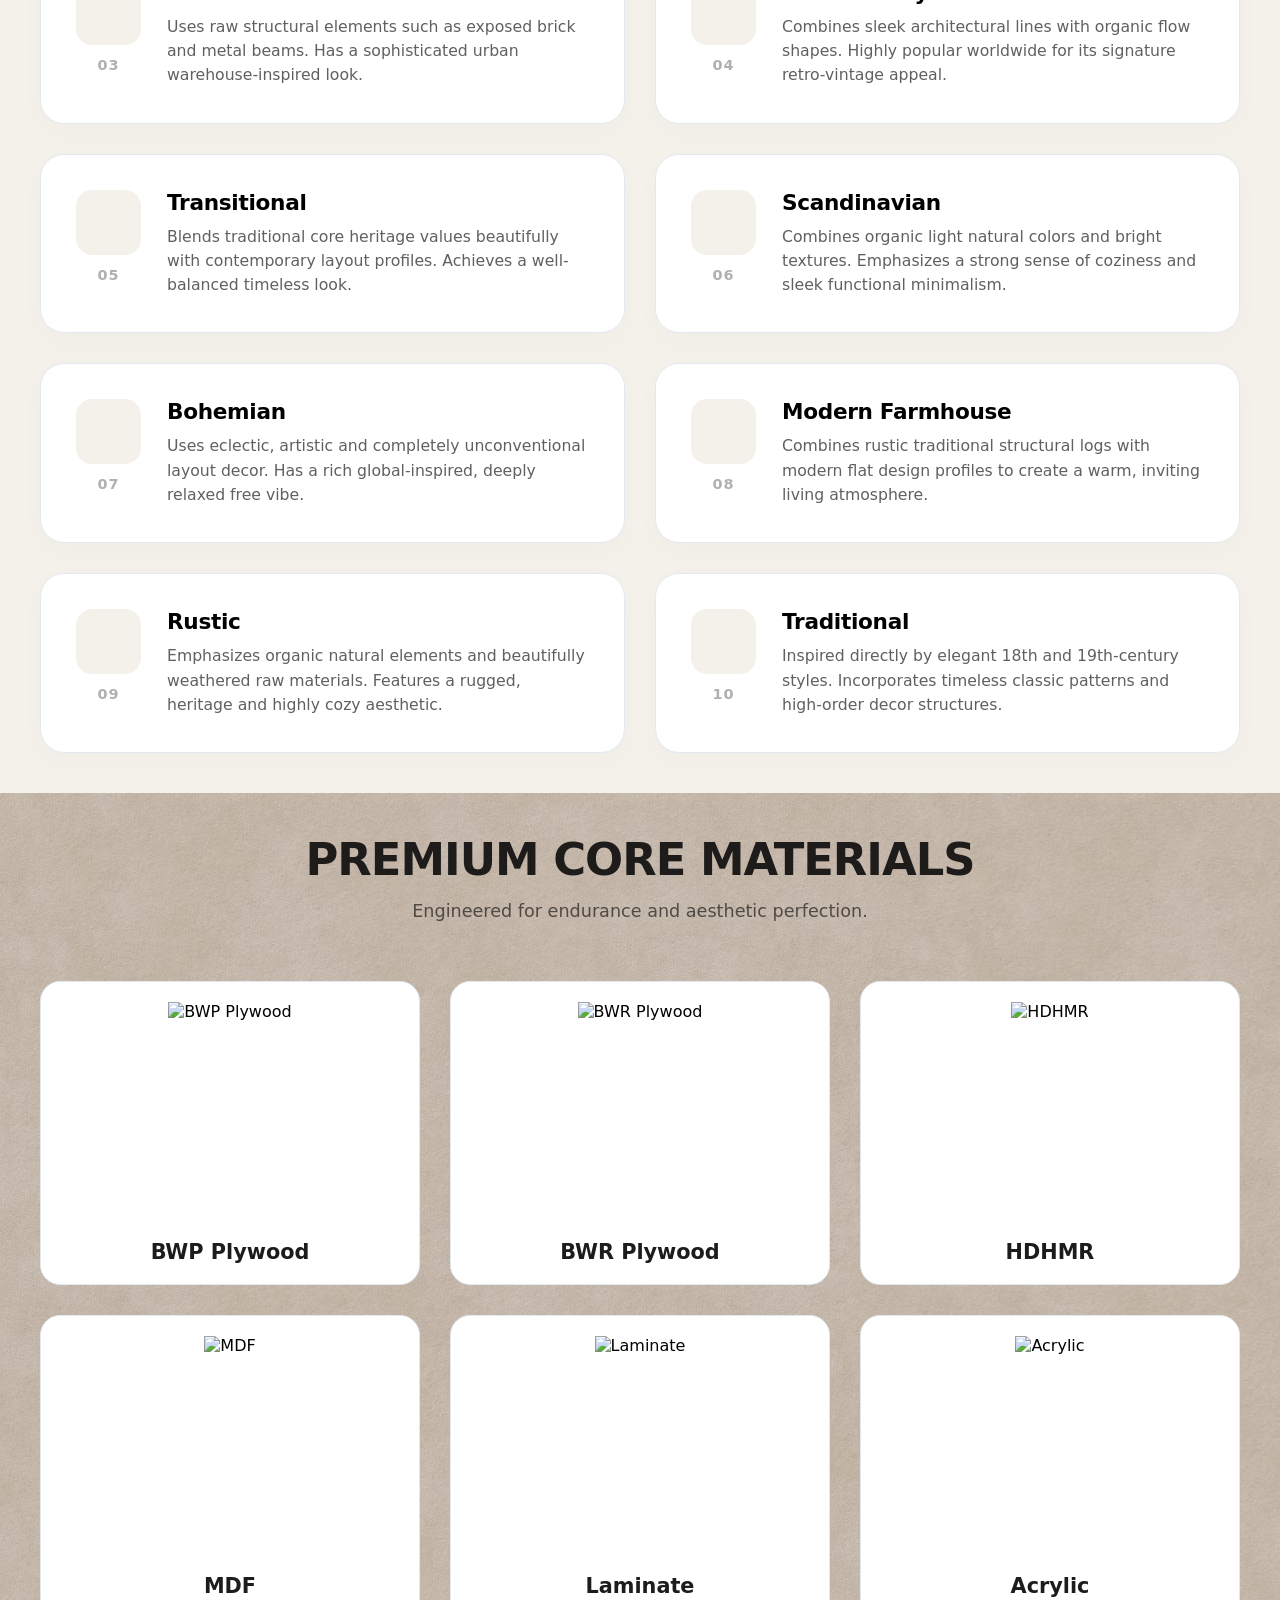
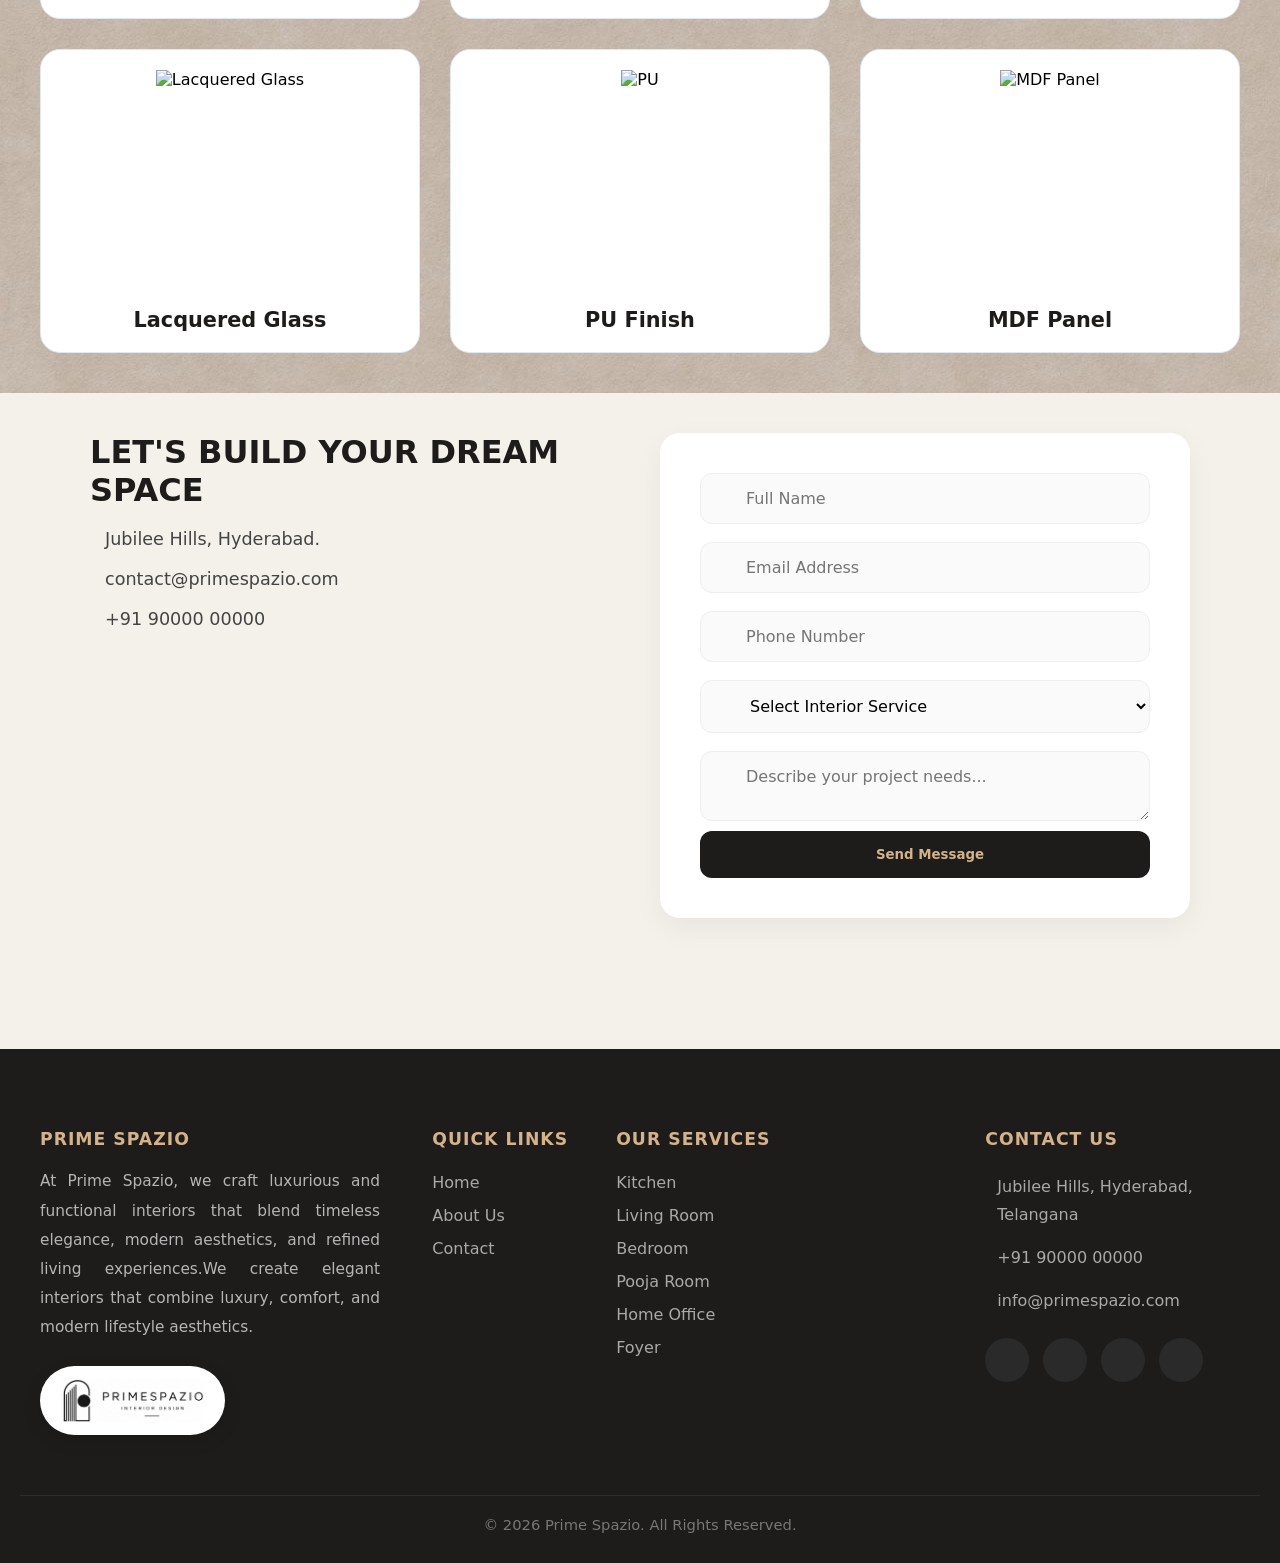
==== commit 339f95c7: "prime" ====
--- a/index.html
+++ b/index.html
@@ -199,970 +199,997 @@
         <div class="popular-container">
 
             <div class="section-title-block" data-aos="zoom-in" data-aos-duration="1000">
-<span class="main-badge">
-    ONE STOP DESTINATION FOR HOME INTERIORS
-</span>            </div>
+                <span class="main-badge">
+                    ONE STOP DESTINATION FOR HOME INTERIORS
+                </span>
+            </div>
 
             <div class="category-master-block" data-aos="fade-up" data-aos-duration="1000">
                 <div class="category-header-row">
                     <h2 class="category-subheading">Kitchen</h2>
+
+                    <p class="category-description">
+                        “Experience ultra-luxury kitchen interiors designed with modern elegance, exquisite detailing,
+                        and smart lifestyle functionality.”
+                    </p>
+
                     <div class="slider-nav-wrapper">
                         <div class="swiper-button-prev custom-nav-btn k-prev"><i class="ri-arrow-left-line"></i></div>
                         <div class="swiper-button-next custom-nav-btn k-next"><i class="ri-arrow-right-line"></i></div>
                     </div>
                 </div>
 
-              <div class="swiper popular-swiper-container kitchen-swiper">
-
-    <div class="swiper-wrapper">
-
-        <!-- 1 -->
-        <div class="swiper-slide product-luxury-card">
-
-            <a href="kitchen.html">
-
-                <div class="card-image-box">
-
-                    <img src="https://images.unsplash.com/photo-1556912173-3bb406ef7e77?auto=format&fit=crop&w=600&q=80"
-                        class="product-img">
-
-                    <div class="hover-overlay-content">
-                        <h3 class="product-hover-title">
-                            Pantry Units
-                        </h3>
-                    </div>
-
-                </div>
-
-            </a>
-
-        </div>
-
-        <!-- 2 -->
-        <div class="swiper-slide product-luxury-card">
-
-            <a href="kitchen.html">
-
-                <div class="card-image-box">
-
-                    <img src="https://images.unsplash.com/photo-1556912173-3bb406ef7e77?auto=format&fit=crop&w=600&q=80"
-                        class="product-img">
-
-                    <div class="hover-overlay-content">
-                        <h3 class="product-hover-title">
-                            Base Units
-                        </h3>
-                    </div>
-
-                </div>
-
-            </a>
-
-        </div>
-
-        <!-- 3 -->
-        <div class="swiper-slide product-luxury-card">
-
-            <a href="kitchen.html">
-
-                <div class="card-image-box">
-
-                    <img src="https://images.unsplash.com/photo-1556912173-3bb406ef7e77?auto=format&fit=crop&w=600&q=80"
-                        class="product-img">
-
-                    <div class="hover-overlay-content">
-                        <h3 class="product-hover-title">
-                            Lofts
-                        </h3>
-                    </div>
-
-                </div>
-
-            </a>
-
-        </div>
-
-        <!-- 4 -->
-        <div class="swiper-slide product-luxury-card">
-
-            <a href="kitchen.html">
-
-                <div class="card-image-box">
-
-                    <img src="https://images.unsplash.com/photo-1556912173-3bb406ef7e77?auto=format&fit=crop&w=600&q=80"
-                        class="product-img">
-
-                    <div class="hover-overlay-content">
-                        <h3 class="product-hover-title">
-                            Counter Tops
-                        </h3>
-                    </div>
-
-                </div>
-
-            </a>
-
-        </div>
-
-        <!-- 5 -->
-        <div class="swiper-slide product-luxury-card">
-
-            <a href="kitchen.html">
-
-                <div class="card-image-box">
-
-                    <img src="https://images.unsplash.com/photo-1556912173-3bb406ef7e77?auto=format&fit=crop&w=600&q=80"
-                        class="product-img">
-
-                    <div class="hover-overlay-content">
-                        <h3 class="product-hover-title">
-                            Appliances
-                        </h3>
-                    </div>
-
-                </div>
-
-            </a>
-
-        </div>
-
-        <!-- 6 -->
-        <div class="swiper-slide product-luxury-card">
-
-            <a href="kitchen.html">
-
-                <div class="card-image-box">
-
-                    <img src="https://images.unsplash.com/photo-1556912173-3bb406ef7e77?auto=format&fit=crop&w=600&q=80"
-                        class="product-img">
-
-                    <div class="hover-overlay-content">
-                        <h3 class="product-hover-title">
-                            Utility
-                        </h3>
-                    </div>
-
-                </div>
-
-            </a>
-
-        </div>
-
-        <!-- 7 -->
-        <div class="swiper-slide product-luxury-card">
-
-            <a href="kitchen.html">
-
-                <div class="card-image-box">
-
-                    <img src="https://images.unsplash.com/photo-1556912173-3bb406ef7e77?auto=format&fit=crop&w=600&q=80"
-                        class="product-img">
-
-                    <div class="hover-overlay-content">
-                        <h3 class="product-hover-title">
-                            Automation
-                        </h3>
-                    </div>
-
-                </div>
-
-            </a>
-
-        </div>
-
-    </div>
-
-</div>
+                <div class="swiper popular-swiper-container kitchen-swiper">
+
+                    <div class="swiper-wrapper">
+
+                        <!-- 1 -->
+                        <div class="swiper-slide product-luxury-card">
+
+                            <a href="kitchen.html">
+
+                                <div class="card-image-box">
+
+                                    <img src="https://images.unsplash.com/photo-1556912173-3bb406ef7e77?auto=format&fit=crop&w=600&q=80"
+                                        class="product-img">
+
+                                    <div class="hover-overlay-content">
+                                        <h3 class="product-hover-title">
+                                            Pantry Units
+                                        </h3>
+                                    </div>
+
+                                </div>
+
+                            </a>
+
+                        </div>
+
+                        <!-- 2 -->
+                        <div class="swiper-slide product-luxury-card">
+
+                            <a href="kitchen.html">
+
+                                <div class="card-image-box">
+
+                                    <img src="https://images.unsplash.com/photo-1556912173-3bb406ef7e77?auto=format&fit=crop&w=600&q=80"
+                                        class="product-img">
+
+                                    <div class="hover-overlay-content">
+                                        <h3 class="product-hover-title">
+                                            Base Units
+                                        </h3>
+                                    </div>
+
+                                </div>
+
+                            </a>
+
+                        </div>
+
+                        <!-- 3 -->
+                        <div class="swiper-slide product-luxury-card">
+
+                            <a href="kitchen.html">
+
+                                <div class="card-image-box">
+
+                                    <img src="https://images.unsplash.com/photo-1556912173-3bb406ef7e77?auto=format&fit=crop&w=600&q=80"
+                                        class="product-img">
+
+                                    <div class="hover-overlay-content">
+                                        <h3 class="product-hover-title">
+                                            Lofts
+                                        </h3>
+                                    </div>
+
+                                </div>
+
+                            </a>
+
+                        </div>
+
+                        <!-- 4 -->
+                        <div class="swiper-slide product-luxury-card">
+
+                            <a href="kitchen.html">
+
+                                <div class="card-image-box">
+
+                                    <img src="https://images.unsplash.com/photo-1556912173-3bb406ef7e77?auto=format&fit=crop&w=600&q=80"
+                                        class="product-img">
+
+                                    <div class="hover-overlay-content">
+                                        <h3 class="product-hover-title">
+                                            Counter Tops
+                                        </h3>
+                                    </div>
+
+                                </div>
+
+                            </a>
+
+                        </div>
+
+                        <!-- 5 -->
+                        <div class="swiper-slide product-luxury-card">
+
+                            <a href="kitchen.html">
+
+                                <div class="card-image-box">
+
+                                    <img src="https://images.unsplash.com/photo-1556912173-3bb406ef7e77?auto=format&fit=crop&w=600&q=80"
+                                        class="product-img">
+
+                                    <div class="hover-overlay-content">
+                                        <h3 class="product-hover-title">
+                                            Appliances
+                                        </h3>
+                                    </div>
+
+                                </div>
+
+                            </a>
+
+                        </div>
+
+                        <!-- 6 -->
+                        <div class="swiper-slide product-luxury-card">
+
+                            <a href="kitchen.html">
+
+                                <div class="card-image-box">
+
+                                    <img src="https://images.unsplash.com/photo-1556912173-3bb406ef7e77?auto=format&fit=crop&w=600&q=80"
+                                        class="product-img">
+
+                                    <div class="hover-overlay-content">
+                                        <h3 class="product-hover-title">
+                                            Utility
+                                        </h3>
+                                    </div>
+
+                                </div>
+
+                            </a>
+
+                        </div>
+
+                        <!-- 7 -->
+                        <div class="swiper-slide product-luxury-card">
+
+                            <a href="kitchen.html">
+
+                                <div class="card-image-box">
+
+                                    <img src="https://images.unsplash.com/photo-1556912173-3bb406ef7e77?auto=format&fit=crop&w=600&q=80"
+                                        class="product-img">
+
+                                    <div class="hover-overlay-content">
+                                        <h3 class="product-hover-title">
+                                            Automation
+                                        </h3>
+                                    </div>
+
+                                </div>
+
+                            </a>
+
+                        </div>
+
+                    </div>
+
+                </div>
             </div>
 
             <div class="category-master-block" data-aos="fade-up" data-aos-duration="1000">
                 <div class="category-header-row">
                     <h2 class="category-subheading">Living Room</h2>
+                    <p class="category-description">
+                        “Designing luxurious living spaces with timeless elegance, premium comfort, and sophisticated
+                        modern interior experiences.”
+                    </p>
                     <div class="slider-nav-wrapper">
                         <div class="swiper-button-prev custom-nav-btn lr-prev"><i class="ri-arrow-left-line"></i></div>
                         <div class="swiper-button-next custom-nav-btn lr-next"><i class="ri-arrow-right-line"></i></div>
                     </div>
                 </div>
-<div class="swiper popular-swiper-container living-swiper">
-
-    <div class="swiper-wrapper">
-
-        <!-- 1 -->
-        <div class="swiper-slide product-luxury-card">
-
-            <a href="livingroom.html">
-
-                <div class="card-image-box">
-
-                    <img src="https://images.unsplash.com/photo-1556912173-3bb406ef7e77?auto=format&fit=crop&w=600&q=80"
-                        class="product-img">
-
-                    <div class="hover-overlay-content">
-                        <h3 class="product-hover-title">
-                            Tv Units
-                        </h3>
-                    </div>
-
-                </div>
-
-            </a>
-
-        </div>
-
-        <!-- 2 -->
-        <div class="swiper-slide product-luxury-card">
-
-            <a href="livingroom.html">
-
-                <div class="card-image-box">
-
-                    <img src="https://images.unsplash.com/photo-1556912173-3bb406ef7e77?auto=format&fit=crop&w=600&q=80"
-                        class="product-img">
-
-                    <div class="hover-overlay-content">
-                        <h3 class="product-hover-title">
-                            Crockery Units
-                        </h3>
-                    </div>
-
-                </div>
-
-            </a>
-
-        </div>
-
-        <!-- 3 -->
-        <div class="swiper-slide product-luxury-card">
-
-            <a href="livingroom.html">
-
-                <div class="card-image-box">
-
-                    <img src="https://images.unsplash.com/photo-1556912173-3bb406ef7e77?auto=format&fit=crop&w=600&q=80"
-                        class="product-img">
-
-                    <div class="hover-overlay-content">
-                        <h3 class="product-hover-title">
-                            Pooja Units
-                        </h3>
-                    </div>
-
-                </div>
-
-            </a>
-
-        </div>
-
-        <!-- 4 -->
-        <div class="swiper-slide product-luxury-card">
-
-            <a href="livingroom.html">
-
-                <div class="card-image-box">
-
-                    <img src="https://images.unsplash.com/photo-1556912173-3bb406ef7e77?auto=format&fit=crop&w=600&q=80"
-                        class="product-img">
-
-                    <div class="hover-overlay-content">
-                        <h3 class="product-hover-title">
-                            Furniture
-                        </h3>
-                    </div>
-
-                </div>
-
-            </a>
-
-        </div>
-
-        <!-- 5 -->
-        <div class="swiper-slide product-luxury-card">
-
-            <a href="livingroom.html">
-
-                <div class="card-image-box">
-
-                    <img src="https://images.unsplash.com/photo-1556912173-3bb406ef7e77?auto=format&fit=crop&w=600&q=80"
-                        class="product-img">
-
-                    <div class="hover-overlay-content">
-                        <h3 class="product-hover-title">
-                            False Ceiling
-                        </h3>
-                    </div>
-
-                </div>
-
-            </a>
-
-        </div>
-
-        <!-- 6 -->
-        <div class="swiper-slide product-luxury-card">
-
-            <a href="livingroom.html">
-
-                <div class="card-image-box">
-
-                    <img src="https://images.unsplash.com/photo-1556912173-3bb406ef7e77?auto=format&fit=crop&w=600&q=80"
-                        class="product-img">
-
-                    <div class="hover-overlay-content">
-                        <h3 class="product-hover-title">
-                            Automation
-                        </h3>
-                    </div>
-
-                </div>
-
-            </a>
-
-        </div>
-
-    </div>
-
-</div>
+                <div class="swiper popular-swiper-container living-swiper">
+
+                    <div class="swiper-wrapper">
+
+                        <!-- 1 -->
+                        <div class="swiper-slide product-luxury-card">
+
+                            <a href="livingroom.html">
+
+                                <div class="card-image-box">
+
+                                    <img src="https://images.unsplash.com/photo-1556912173-3bb406ef7e77?auto=format&fit=crop&w=600&q=80"
+                                        class="product-img">
+
+                                    <div class="hover-overlay-content">
+                                        <h3 class="product-hover-title">
+                                            Tv Units
+                                        </h3>
+                                    </div>
+
+                                </div>
+
+                            </a>
+
+                        </div>
+
+                        <!-- 2 -->
+                        <div class="swiper-slide product-luxury-card">
+
+                            <a href="livingroom.html">
+
+                                <div class="card-image-box">
+
+                                    <img src="https://images.unsplash.com/photo-1556912173-3bb406ef7e77?auto=format&fit=crop&w=600&q=80"
+                                        class="product-img">
+
+                                    <div class="hover-overlay-content">
+                                        <h3 class="product-hover-title">
+                                            Crockery Units
+                                        </h3>
+                                    </div>
+
+                                </div>
+
+                            </a>
+
+                        </div>
+
+                        <!-- 3 -->
+                        <div class="swiper-slide product-luxury-card">
+
+                            <a href="livingroom.html">
+
+                                <div class="card-image-box">
+
+                                    <img src="https://images.unsplash.com/photo-1556912173-3bb406ef7e77?auto=format&fit=crop&w=600&q=80"
+                                        class="product-img">
+
+                                    <div class="hover-overlay-content">
+                                        <h3 class="product-hover-title">
+                                            Pooja Units
+                                        </h3>
+                                    </div>
+
+                                </div>
+
+                            </a>
+
+                        </div>
+
+                        <!-- 4 -->
+                        <div class="swiper-slide product-luxury-card">
+
+                            <a href="livingroom.html">
+
+                                <div class="card-image-box">
+
+                                    <img src="https://images.unsplash.com/photo-1556912173-3bb406ef7e77?auto=format&fit=crop&w=600&q=80"
+                                        class="product-img">
+
+                                    <div class="hover-overlay-content">
+                                        <h3 class="product-hover-title">
+                                            Furniture
+                                        </h3>
+                                    </div>
+
+                                </div>
+
+                            </a>
+
+                        </div>
+
+                        <!-- 5 -->
+                        <div class="swiper-slide product-luxury-card">
+
+                            <a href="livingroom.html">
+
+                                <div class="card-image-box">
+
+                                    <img src="https://images.unsplash.com/photo-1556912173-3bb406ef7e77?auto=format&fit=crop&w=600&q=80"
+                                        class="product-img">
+
+                                    <div class="hover-overlay-content">
+                                        <h3 class="product-hover-title">
+                                            False Ceiling
+                                        </h3>
+                                    </div>
+
+                                </div>
+
+                            </a>
+
+                        </div>
+
+                        <!-- 6 -->
+                        <div class="swiper-slide product-luxury-card">
+
+                            <a href="livingroom.html">
+
+                                <div class="card-image-box">
+
+                                    <img src="https://images.unsplash.com/photo-1556912173-3bb406ef7e77?auto=format&fit=crop&w=600&q=80"
+                                        class="product-img">
+
+                                    <div class="hover-overlay-content">
+                                        <h3 class="product-hover-title">
+                                            Automation
+                                        </h3>
+                                    </div>
+
+                                </div>
+
+                            </a>
+
+                        </div>
+
+                    </div>
+
+                </div>
             </div>
 
             <div class="category-master-block" data-aos="fade-up" data-aos-duration="1000">
                 <div class="category-header-row">
                     <h2 class="category-subheading">Bedroom</h2>
+                    <p class="category-description">
+                        “Creating bespoke bedroom interiors that blend luxury craftsmanship, modern sophistication, and
+                        timeless relaxation beautifully.”
+                    </p>
                     <div class="slider-nav-wrapper">
                         <div class="swiper-button-prev custom-nav-btn b-prev"><i class="ri-arrow-left-line"></i></div>
                         <div class="swiper-button-next custom-nav-btn b-next"><i class="ri-arrow-right-line"></i></div>
                     </div>
                 </div>
-<div class="swiper popular-swiper-container bedroom-swiper">
-
-    <div class="swiper-wrapper">
-
-        <!-- 1 -->
-        <div class="swiper-slide product-luxury-card">
-
-            <a href="bedroom.html">
-
-                <div class="card-image-box">
-
-                    <img src="https://images.unsplash.com/photo-1556912173-3bb406ef7e77?auto=format&fit=crop&w=600&q=80"
-                        class="product-img">
-
-                    <div class="hover-overlay-content">
-                        <h3 class="product-hover-title">
-                            Walk-In Wardrobes
-                        </h3>
-                    </div>
-
-                </div>
-
-            </a>
-
-        </div>
-
-        <!-- 2 -->
-        <div class="swiper-slide product-luxury-card">
-
-            <a href="bedroom.html">
-
-                <div class="card-image-box">
-
-                    <img src="https://images.unsplash.com/photo-1556912173-3bb406ef7e77?auto=format&fit=crop&w=600&q=80"
-                        class="product-img">
-
-                    <div class="hover-overlay-content">
-                        <h3 class="product-hover-title">
-                            Sliding Wardrobes
-                        </h3>
-                    </div>
-
-                </div>
-
-            </a>
-
-        </div>
-
-        <!-- 3 -->
-        <div class="swiper-slide product-luxury-card">
-
-            <a href="bedroom.html">
-
-                <div class="card-image-box">
-
-                    <img src="https://images.unsplash.com/photo-1556912173-3bb406ef7e77?auto=format&fit=crop&w=600&q=80"
-                        class="product-img">
-
-                    <div class="hover-overlay-content">
-                        <h3 class="product-hover-title">
-                            Dressing Table
-                        </h3>
-                    </div>
-
-                </div>
-
-            </a>
-
-        </div>
-
-        <!-- 4 -->
-        <div class="swiper-slide product-luxury-card">
-
-            <a href="bedroom.html">
-
-                <div class="card-image-box">
-
-                    <img src="https://images.unsplash.com/photo-1556912173-3bb406ef7e77?auto=format&fit=crop&w=600&q=80"
-                        class="product-img">
-
-                    <div class="hover-overlay-content">
-                        <h3 class="product-hover-title">
-                            Study Units
-                        </h3>
-                    </div>
-
-                </div>
-
-            </a>
-
-        </div>
-
-        <!-- 5 -->
-        <div class="swiper-slide product-luxury-card">
-
-            <a href="bedroom.html">
-
-                <div class="card-image-box">
-
-                    <img src="https://images.unsplash.com/photo-1556912173-3bb406ef7e77?auto=format&fit=crop&w=600&q=80"
-                        class="product-img">
-
-                    <div class="hover-overlay-content">
-                        <h3 class="product-hover-title">
-                            TV Units
-                        </h3>
-                    </div>
-
-                </div>
-
-            </a>
-
-        </div>
-
-        <!-- 6 -->
-        <div class="swiper-slide product-luxury-card">
-
-            <a href="bedroom.html">
-
-                <div class="card-image-box">
-
-                    <img src="https://images.unsplash.com/photo-1556912173-3bb406ef7e77?auto=format&fit=crop&w=600&q=80"
-                        class="product-img">
-
-                    <div class="hover-overlay-content">
-                        <h3 class="product-hover-title">
-                            Furniture
-                        </h3>
-                    </div>
-
-                </div>
-
-            </a>
-
-        </div>
-
-        <!-- 7 -->
-        <div class="swiper-slide product-luxury-card">
-
-            <a href="bedroom.html">
-
-                <div class="card-image-box">
-
-                    <img src="https://images.unsplash.com/photo-1556912173-3bb406ef7e77?auto=format&fit=crop&w=600&q=80"
-                        class="product-img">
-
-                    <div class="hover-overlay-content">
-                        <h3 class="product-hover-title">
-                            Automation
-                        </h3>
-                    </div>
-
-                </div>
-
-            </a>
-
-        </div>
-
-        <!-- 8 -->
-        <div class="swiper-slide product-luxury-card">
-
-            <a href="bedroom.html">
-
-                <div class="card-image-box">
-
-                    <img src="https://images.unsplash.com/photo-1556912173-3bb406ef7e77?auto=format&fit=crop&w=600&q=80"
-                        class="product-img">
-
-                    <div class="hover-overlay-content">
-                        <h3 class="product-hover-title">
-                            Painting & Wallpapers
-                        </h3>
-                    </div>
-
-                </div>
-
-            </a>
-
-        </div>
-
-    </div>
-
-</div>
+                <div class="swiper popular-swiper-container bedroom-swiper">
+
+                    <div class="swiper-wrapper">
+
+                        <!-- 1 -->
+                        <div class="swiper-slide product-luxury-card">
+
+                            <a href="bedroom.html">
+
+                                <div class="card-image-box">
+
+                                    <img src="https://images.unsplash.com/photo-1556912173-3bb406ef7e77?auto=format&fit=crop&w=600&q=80"
+                                        class="product-img">
+
+                                    <div class="hover-overlay-content">
+                                        <h3 class="product-hover-title">
+                                            Walk-In Wardrobes
+                                        </h3>
+                                    </div>
+
+                                </div>
+
+                            </a>
+
+                        </div>
+
+                        <!-- 2 -->
+                        <div class="swiper-slide product-luxury-card">
+
+                            <a href="bedroom.html">
+
+                                <div class="card-image-box">
+
+                                    <img src="https://images.unsplash.com/photo-1556912173-3bb406ef7e77?auto=format&fit=crop&w=600&q=80"
+                                        class="product-img">
+
+                                    <div class="hover-overlay-content">
+                                        <h3 class="product-hover-title">
+                                            Sliding Wardrobes
+                                        </h3>
+                                    </div>
+
+                                </div>
+
+                            </a>
+
+                        </div>
+
+                        <!-- 3 -->
+                        <div class="swiper-slide product-luxury-card">
+
+                            <a href="bedroom.html">
+
+                                <div class="card-image-box">
+
+                                    <img src="https://images.unsplash.com/photo-1556912173-3bb406ef7e77?auto=format&fit=crop&w=600&q=80"
+                                        class="product-img">
+
+                                    <div class="hover-overlay-content">
+                                        <h3 class="product-hover-title">
+                                            Dressing Table
+                                        </h3>
+                                    </div>
+
+                                </div>
+
+                            </a>
+
+                        </div>
+
+                        <!-- 4 -->
+                        <div class="swiper-slide product-luxury-card">
+
+                            <a href="bedroom.html">
+
+                                <div class="card-image-box">
+
+                                    <img src="https://images.unsplash.com/photo-1556912173-3bb406ef7e77?auto=format&fit=crop&w=600&q=80"
+                                        class="product-img">
+
+                                    <div class="hover-overlay-content">
+                                        <h3 class="product-hover-title">
+                                            Study Units
+                                        </h3>
+                                    </div>
+
+                                </div>
+
+                            </a>
+
+                        </div>
+
+                        <!-- 5 -->
+                        <div class="swiper-slide product-luxury-card">
+
+                            <a href="bedroom.html">
+
+                                <div class="card-image-box">
+
+                                    <img src="https://images.unsplash.com/photo-1556912173-3bb406ef7e77?auto=format&fit=crop&w=600&q=80"
+                                        class="product-img">
+
+                                    <div class="hover-overlay-content">
+                                        <h3 class="product-hover-title">
+                                            TV Units
+                                        </h3>
+                                    </div>
+
+                                </div>
+
+                            </a>
+
+                        </div>
+
+                        <!-- 6 -->
+                        <div class="swiper-slide product-luxury-card">
+
+                            <a href="bedroom.html">
+
+                                <div class="card-image-box">
+
+                                    <img src="https://images.unsplash.com/photo-1556912173-3bb406ef7e77?auto=format&fit=crop&w=600&q=80"
+                                        class="product-img">
+
+                                    <div class="hover-overlay-content">
+                                        <h3 class="product-hover-title">
+                                            Furniture
+                                        </h3>
+                                    </div>
+
+                                </div>
+
+                            </a>
+
+                        </div>
+
+                        <!-- 7 -->
+                        <div class="swiper-slide product-luxury-card">
+
+                            <a href="bedroom.html">
+
+                                <div class="card-image-box">
+
+                                    <img src="https://images.unsplash.com/photo-1556912173-3bb406ef7e77?auto=format&fit=crop&w=600&q=80"
+                                        class="product-img">
+
+                                    <div class="hover-overlay-content">
+                                        <h3 class="product-hover-title">
+                                            Automation
+                                        </h3>
+                                    </div>
+
+                                </div>
+
+                            </a>
+
+                        </div>
+
+                        <!-- 8 -->
+                        <div class="swiper-slide product-luxury-card">
+
+                            <a href="bedroom.html">
+
+                                <div class="card-image-box">
+
+                                    <img src="https://images.unsplash.com/photo-1556912173-3bb406ef7e77?auto=format&fit=crop&w=600&q=80"
+                                        class="product-img">
+
+                                    <div class="hover-overlay-content">
+                                        <h3 class="product-hover-title">
+                                            Painting & Wallpapers
+                                        </h3>
+                                    </div>
+
+                                </div>
+
+                            </a>
+
+                        </div>
+
+                    </div>
+
+                </div>
             </div>
 
             <div class="category-master-block" data-aos="fade-up" data-aos-duration="1000">
                 <div class="category-header-row">
                     <h2 class="category-subheading">Pooja Room</h2>
+                    <p class="category-description">
+                        “Creating premium pooja room interiors with spiritual harmony, artistic elegance, and peaceful
+                        contemporary traditional design.”
+                    </p>
                     <div class="slider-nav-wrapper">
                         <div class="swiper-button-prev custom-nav-btn p-prev"><i class="ri-arrow-left-line"></i></div>
                         <div class="swiper-button-next custom-nav-btn p-next"><i class="ri-arrow-right-line"></i></div>
                     </div>
                 </div>
 
-             <div class="swiper popular-swiper-container pooja-swiper">
-
-    <div class="swiper-wrapper">
-
-        <!-- 1 -->
-        <div class="swiper-slide product-luxury-card">
-
-            <a href="poojaroom.html">
-
-                <div class="card-image-box">
-
-                    <img src="https://images.unsplash.com/photo-1556912173-3bb406ef7e77?auto=format&fit=crop&w=600&q=80"
-                        class="product-img">
-
-                    <div class="hover-overlay-content">
-                        <h3 class="product-hover-title">
-                            Pooja Mandir Unit
-                        </h3>
-                    </div>
-
-                </div>
-
-            </a>
-
-        </div>
-
-        <!-- 2 -->
-        <div class="swiper-slide product-luxury-card">
-
-            <a href="poojaroom.html">
-
-                <div class="card-image-box">
-
-                    <img src="https://images.unsplash.com/photo-1556912173-3bb406ef7e77?auto=format&fit=crop&w=600&q=80"
-                        class="product-img">
-
-                    <div class="hover-overlay-content">
-                        <h3 class="product-hover-title">
-                            Sound Elements
-                        </h3>
-                    </div>
-
-                </div>
-
-            </a>
-
-        </div>
-
-        <!-- 3 -->
-        <div class="swiper-slide product-luxury-card">
-
-            <a href="poojaroom.html">
-
-                <div class="card-image-box">
-
-                    <img src="https://images.unsplash.com/photo-1556912173-3bb406ef7e77?auto=format&fit=crop&w=600&q=80"
-                        class="product-img">
-
-                    <div class="hover-overlay-content">
-                        <h3 class="product-hover-title">
-                            LED Lighting
-                        </h3>
-                    </div>
-
-                </div>
-
-            </a>
-
-        </div>
-
-        <!-- 4 -->
-        <div class="swiper-slide product-luxury-card">
-
-            <a href="poojaroom.html">
-
-                <div class="card-image-box">
-
-                    <img src="https://images.unsplash.com/photo-1556912173-3bb406ef7e77?auto=format&fit=crop&w=600&q=80"
-                        class="product-img">
-
-                    <div class="hover-overlay-content">
-                        <h3 class="product-hover-title">
-                            Storage Solutions
-                        </h3>
-                    </div>
-
-                </div>
-
-            </a>
-
-        </div>
-
-        <!-- 5 -->
-        <div class="swiper-slide product-luxury-card">
-
-            <a href="poojaroom.html">
-
-                <div class="card-image-box">
-
-                    <img src="https://images.unsplash.com/photo-1556912173-3bb406ef7e77?auto=format&fit=crop&w=600&q=80"
-                        class="product-img">
-
-                    <div class="hover-overlay-content">
-                        <h3 class="product-hover-title">
-                            Spiritual Wall Decor
-                        </h3>
-                    </div>
-
-                </div>
-
-            </a>
-
-        </div>
-
-        <!-- 6 -->
-        <div class="swiper-slide product-luxury-card">
-
-            <a href="poojaroom.html">
-
-                <div class="card-image-box">
-
-                    <img src="https://images.unsplash.com/photo-1556912173-3bb406ef7e77?auto=format&fit=crop&w=600&q=80"
-                        class="product-img">
-
-                    <div class="hover-overlay-content">
-                        <h3 class="product-hover-title">
-                            Brass Decorative Items
-                        </h3>
-                    </div>
-
-                </div>
-
-            </a>
-
-        </div>
-
-        <!-- 7 -->
-        <div class="swiper-slide product-luxury-card">
-
-            <a href="poojaroom.html">
-
-                <div class="card-image-box">
-
-                    <img src="https://images.unsplash.com/photo-1556912173-3bb406ef7e77?auto=format&fit=crop&w=600&q=80"
-                        class="product-img">
-
-                    <div class="hover-overlay-content">
-                        <h3 class="product-hover-title">
-                            Traditional Rugs and Mats
-                        </h3>
-                    </div>
-
-                </div>
-
-            </a>
-
-        </div>
-
-    </div>
-
-</div>
+                <div class="swiper popular-swiper-container pooja-swiper">
+
+                    <div class="swiper-wrapper">
+
+                        <!-- 1 -->
+                        <div class="swiper-slide product-luxury-card">
+
+                            <a href="poojaroom.html">
+
+                                <div class="card-image-box">
+
+                                    <img src="https://images.unsplash.com/photo-1556912173-3bb406ef7e77?auto=format&fit=crop&w=600&q=80"
+                                        class="product-img">
+
+                                    <div class="hover-overlay-content">
+                                        <h3 class="product-hover-title">
+                                            Pooja Mandir Unit
+                                        </h3>
+                                    </div>
+
+                                </div>
+
+                            </a>
+
+                        </div>
+
+                        <!-- 2 -->
+                        <div class="swiper-slide product-luxury-card">
+
+                            <a href="poojaroom.html">
+
+                                <div class="card-image-box">
+
+                                    <img src="https://images.unsplash.com/photo-1556912173-3bb406ef7e77?auto=format&fit=crop&w=600&q=80"
+                                        class="product-img">
+
+                                    <div class="hover-overlay-content">
+                                        <h3 class="product-hover-title">
+                                            Sound Elements
+                                        </h3>
+                                    </div>
+
+                                </div>
+
+                            </a>
+
+                        </div>
+
+                        <!-- 3 -->
+                        <div class="swiper-slide product-luxury-card">
+
+                            <a href="poojaroom.html">
+
+                                <div class="card-image-box">
+
+                                    <img src="https://images.unsplash.com/photo-1556912173-3bb406ef7e77?auto=format&fit=crop&w=600&q=80"
+                                        class="product-img">
+
+                                    <div class="hover-overlay-content">
+                                        <h3 class="product-hover-title">
+                                            LED Lighting
+                                        </h3>
+                                    </div>
+
+                                </div>
+
+                            </a>
+
+                        </div>
+
+                        <!-- 4 -->
+                        <div class="swiper-slide product-luxury-card">
+
+                            <a href="poojaroom.html">
+
+                                <div class="card-image-box">
+
+                                    <img src="https://images.unsplash.com/photo-1556912173-3bb406ef7e77?auto=format&fit=crop&w=600&q=80"
+                                        class="product-img">
+
+                                    <div class="hover-overlay-content">
+                                        <h3 class="product-hover-title">
+                                            Storage Solutions
+                                        </h3>
+                                    </div>
+
+                                </div>
+
+                            </a>
+
+                        </div>
+
+                        <!-- 5 -->
+                        <div class="swiper-slide product-luxury-card">
+
+                            <a href="poojaroom.html">
+
+                                <div class="card-image-box">
+
+                                    <img src="https://images.unsplash.com/photo-1556912173-3bb406ef7e77?auto=format&fit=crop&w=600&q=80"
+                                        class="product-img">
+
+                                    <div class="hover-overlay-content">
+                                        <h3 class="product-hover-title">
+                                            Spiritual Wall Decor
+                                        </h3>
+                                    </div>
+
+                                </div>
+
+                            </a>
+
+                        </div>
+
+                        <!-- 6 -->
+                        <div class="swiper-slide product-luxury-card">
+
+                            <a href="poojaroom.html">
+
+                                <div class="card-image-box">
+
+                                    <img src="https://images.unsplash.com/photo-1556912173-3bb406ef7e77?auto=format&fit=crop&w=600&q=80"
+                                        class="product-img">
+
+                                    <div class="hover-overlay-content">
+                                        <h3 class="product-hover-title">
+                                            Brass Decorative Items
+                                        </h3>
+                                    </div>
+
+                                </div>
+
+                            </a>
+
+                        </div>
+
+                        <!-- 7 -->
+                        <div class="swiper-slide product-luxury-card">
+
+                            <a href="poojaroom.html">
+
+                                <div class="card-image-box">
+
+                                    <img src="https://images.unsplash.com/photo-1556912173-3bb406ef7e77?auto=format&fit=crop&w=600&q=80"
+                                        class="product-img">
+
+                                    <div class="hover-overlay-content">
+                                        <h3 class="product-hover-title">
+                                            Traditional Rugs and Mats
+                                        </h3>
+                                    </div>
+
+                                </div>
+
+                            </a>
+
+                        </div>
+
+                    </div>
+
+                </div>
             </div>
 
             <div class="category-master-block" data-aos="fade-up" data-aos-duration="1000">
                 <div class="category-header-row">
                     <h2 class="category-subheading">Home Office</h2>
+                    <p class="category-description">
+                        “Crafting luxury home office spaces with refined aesthetics, intelligent layouts, and inspiring
+                        professional comfort.”
+                    </p>
                     <div class="slider-nav-wrapper">
                         <div class="swiper-button-prev custom-nav-btn ho-prev"><i class="ri-arrow-left-line"></i></div>
                         <div class="swiper-button-next custom-nav-btn ho-next"><i class="ri-arrow-right-line"></i></div>
                     </div>
                 </div>
-<div class="swiper popular-swiper-container office-swiper">
-
-    <div class="swiper-wrapper">
-
-        <!-- 1 -->
-        <div class="swiper-slide product-luxury-card">
-
-            <a href="homeoffice.html">
-
-                <div class="card-image-box">
-
-                    <img src="https://images.unsplash.com/photo-1556912173-3bb406ef7e77?auto=format&fit=crop&w=600&q=80"
-                        class="product-img">
-
-                    <div class="hover-overlay-content">
-                        <h3 class="product-hover-title">
-                            Study Units
-                        </h3>
-                    </div>
-
-                </div>
-
-            </a>
-
-        </div>
-
-        <!-- 2 -->
-        <div class="swiper-slide product-luxury-card">
-
-            <a href="homeoffice.html">
-
-                <div class="card-image-box">
-
-                    <img src="https://images.unsplash.com/photo-1556912173-3bb406ef7e77?auto=format&fit=crop&w=600&q=80"
-                        class="product-img">
-
-                    <div class="hover-overlay-content">
-                        <h3 class="product-hover-title">
-                            Library Units
-                        </h3>
-                    </div>
-
-                </div>
-
-            </a>
-
-        </div>
-
-        <!-- 3 -->
-        <div class="swiper-slide product-luxury-card">
-
-            <a href="homeoffice.html">
-
-                <div class="card-image-box">
-
-                    <img src="https://images.unsplash.com/photo-1556912173-3bb406ef7e77?auto=format&fit=crop&w=600&q=80"
-                        class="product-img">
-
-                    <div class="hover-overlay-content">
-                        <h3 class="product-hover-title">
-                            Wallpaper
-                        </h3>
-                    </div>
-
-                </div>
-
-            </a>
-
-        </div>
-
-        <!-- 4 -->
-        <div class="swiper-slide product-luxury-card">
-
-            <a href="homeoffice.html">
-
-                <div class="card-image-box">
-
-                    <img src="https://images.unsplash.com/photo-1556912173-3bb406ef7e77?auto=format&fit=crop&w=600&q=80"
-                        class="product-img">
-
-                    <div class="hover-overlay-content">
-                        <h3 class="product-hover-title">
-                            Furniture
-                        </h3>
-                    </div>
-
-                </div>
-
-            </a>
-
-        </div>
-
-        <!-- 5 -->
-        <div class="swiper-slide product-luxury-card">
-
-            <a href="homeoffice.html">
-
-                <div class="card-image-box">
-
-                    <img src="https://images.unsplash.com/photo-1556912173-3bb406ef7e77?auto=format&fit=crop&w=600&q=80"
-                        class="product-img">
-
-                    <div class="hover-overlay-content">
-                        <h3 class="product-hover-title">
-                            Lighting
-                        </h3>
-                    </div>
-
-                </div>
-
-            </a>
-
-        </div>
-
-    </div>
-
-</div>
+                <div class="swiper popular-swiper-container office-swiper">
+
+                    <div class="swiper-wrapper">
+
+                        <!-- 1 -->
+                        <div class="swiper-slide product-luxury-card">
+
+                            <a href="homeoffice.html">
+
+                                <div class="card-image-box">
+
+                                    <img src="https://images.unsplash.com/photo-1556912173-3bb406ef7e77?auto=format&fit=crop&w=600&q=80"
+                                        class="product-img">
+
+                                    <div class="hover-overlay-content">
+                                        <h3 class="product-hover-title">
+                                            Study Units
+                                        </h3>
+                                    </div>
+
+                                </div>
+
+                            </a>
+
+                        </div>
+
+                        <!-- 2 -->
+                        <div class="swiper-slide product-luxury-card">
+
+                            <a href="homeoffice.html">
+
+                                <div class="card-image-box">
+
+                                    <img src="https://images.unsplash.com/photo-1556912173-3bb406ef7e77?auto=format&fit=crop&w=600&q=80"
+                                        class="product-img">
+
+                                    <div class="hover-overlay-content">
+                                        <h3 class="product-hover-title">
+                                            Library Units
+                                        </h3>
+                                    </div>
+
+                                </div>
+
+                            </a>
+
+                        </div>
+
+                        <!-- 3 -->
+                        <div class="swiper-slide product-luxury-card">
+
+                            <a href="homeoffice.html">
+
+                                <div class="card-image-box">
+
+                                    <img src="https://images.unsplash.com/photo-1556912173-3bb406ef7e77?auto=format&fit=crop&w=600&q=80"
+                                        class="product-img">
+
+                                    <div class="hover-overlay-content">
+                                        <h3 class="product-hover-title">
+                                            Wallpaper
+                                        </h3>
+                                    </div>
+
+                                </div>
+
+                            </a>
+
+                        </div>
+
+                        <!-- 4 -->
+                        <div class="swiper-slide product-luxury-card">
+
+                            <a href="homeoffice.html">
+
+                                <div class="card-image-box">
+
+                                    <img src="https://images.unsplash.com/photo-1556912173-3bb406ef7e77?auto=format&fit=crop&w=600&q=80"
+                                        class="product-img">
+
+                                    <div class="hover-overlay-content">
+                                        <h3 class="product-hover-title">
+                                            Furniture
+                                        </h3>
+                                    </div>
+
+                                </div>
+
+                            </a>
+
+                        </div>
+
+                        <!-- 5 -->
+                        <div class="swiper-slide product-luxury-card">
+
+                            <a href="homeoffice.html">
+
+                                <div class="card-image-box">
+
+                                    <img src="https://images.unsplash.com/photo-1556912173-3bb406ef7e77?auto=format&fit=crop&w=600&q=80"
+                                        class="product-img">
+
+                                    <div class="hover-overlay-content">
+                                        <h3 class="product-hover-title">
+                                            Lighting
+                                        </h3>
+                                    </div>
+
+                                </div>
+
+                            </a>
+
+                        </div>
+
+                    </div>
+
+                </div>
             </div>
 
             <div class="category-master-block" data-aos="fade-up" data-aos-duration="1000">
                 <div class="category-header-row">
                     <h2 class="category-subheading">Foyer</h2>
+                    <p class="category-description">
+                        “Creating bespoke foyer interiors with modern elegance, artistic craftsmanship, and
+                        sophisticated first impression luxury.”
+                    </p>
                     <div class="slider-nav-wrapper">
                         <div class="swiper-button-prev custom-nav-btn f-prev"><i class="ri-arrow-left-line"></i></div>
                         <div class="swiper-button-next custom-nav-btn f-next"><i class="ri-arrow-right-line"></i></div>
                     </div>
                 </div>
-<div class="swiper popular-swiper-container foyer-swiper">
-
-    <div class="swiper-wrapper">
-
-        <!-- 1 -->
-        <div class="swiper-slide product-luxury-card">
-
-            <a href="foyer.html">
-
-                <div class="card-image-box">
-
-                    <img src="https://images.unsplash.com/photo-1556912173-3bb406ef7e77?auto=format&fit=crop&w=600&q=80"
-                        class="product-img">
-
-                    <div class="hover-overlay-content">
-                        <h3 class="product-hover-title">
-                            Shoe Rack
-                        </h3>
-                    </div>
-
-                </div>
-
-            </a>
-
-        </div>
-
-        <!-- 2 -->
-        <div class="swiper-slide product-luxury-card">
-
-            <a href="foyer.html">
-
-                <div class="card-image-box">
-
-                    <img src="https://images.unsplash.com/photo-1556912173-3bb406ef7e77?auto=format&fit=crop&w=600&q=80"
-                        class="product-img">
-
-                    <div class="hover-overlay-content">
-                        <h3 class="product-hover-title">
-                            Painting
-                        </h3>
-                    </div>
-
-                </div>
-
-            </a>
-
-        </div>
-
-        <!-- 3 -->
-        <div class="swiper-slide product-luxury-card">
-
-            <a href="foyer.html">
-
-                <div class="card-image-box">
-
-                    <img src="https://images.unsplash.com/photo-1556912173-3bb406ef7e77?auto=format&fit=crop&w=600&q=80"
-                        class="product-img">
-
-                    <div class="hover-overlay-content">
-                        <h3 class="product-hover-title">
-                            False Ceiling
-                        </h3>
-                    </div>
-
-                </div>
-
-            </a>
-
-        </div>
-
-        <!-- 4 -->
-        <div class="swiper-slide product-luxury-card">
-
-            <a href="foyer.html">
-
-                <div class="card-image-box">
-
-                    <img src="https://images.unsplash.com/photo-1556912173-3bb406ef7e77?auto=format&fit=crop&w=600&q=80"
-                        class="product-img">
-
-                    <div class="hover-overlay-content">
-                        <h3 class="product-hover-title">
-                            Wallpaper
-                        </h3>
-                    </div>
-
-                </div>
-
-            </a>
-
-        </div>
-
-        <!-- 5 -->
-        <div class="swiper-slide product-luxury-card">
-
-            <a href="foyer.html">
-
-                <div class="card-image-box">
-
-                    <img src="https://images.unsplash.com/photo-1556912173-3bb406ef7e77?auto=format&fit=crop&w=600&q=80"
-                        class="product-img">
-
-                    <div class="hover-overlay-content">
-                        <h3 class="product-hover-title">
-                            Furniture
-                        </h3>
-                    </div>
-
-                </div>
-
-            </a>
-
-        </div>
-
-        <!-- 6 -->
-        <div class="swiper-slide product-luxury-card">
-
-            <a href="foyer.html">
-
-                <div class="card-image-box">
-
-                    <img src="https://images.unsplash.com/photo-1556912173-3bb406ef7e77?auto=format&fit=crop&w=600&q=80"
-                        class="product-img">
-
-                    <div class="hover-overlay-content">
-                        <h3 class="product-hover-title">
-                            Lighting
-                        </h3>
-                    </div>
-
-                </div>
-
-            </a>
-
-        </div>
-
-    </div>
-
-</div>
+                <div class="swiper popular-swiper-container foyer-swiper">
+
+                    <div class="swiper-wrapper">
+
+                        <!-- 1 -->
+                        <div class="swiper-slide product-luxury-card">
+
+                            <a href="foyer.html">
+
+                                <div class="card-image-box">
+
+                                    <img src="https://images.unsplash.com/photo-1556912173-3bb406ef7e77?auto=format&fit=crop&w=600&q=80"
+                                        class="product-img">
+
+                                    <div class="hover-overlay-content">
+                                        <h3 class="product-hover-title">
+                                            Shoe Rack
+                                        </h3>
+                                    </div>
+
+                                </div>
+
+                            </a>
+
+                        </div>
+
+                        <!-- 2 -->
+                        <div class="swiper-slide product-luxury-card">
+
+                            <a href="foyer.html">
+
+                                <div class="card-image-box">
+
+                                    <img src="https://images.unsplash.com/photo-1556912173-3bb406ef7e77?auto=format&fit=crop&w=600&q=80"
+                                        class="product-img">
+
+                                    <div class="hover-overlay-content">
+                                        <h3 class="product-hover-title">
+                                            Painting
+                                        </h3>
+                                    </div>
+
+                                </div>
+
+                            </a>
+
+                        </div>
+
+                        <!-- 3 -->
+                        <div class="swiper-slide product-luxury-card">
+
+                            <a href="foyer.html">
+
+                                <div class="card-image-box">
+
+                                    <img src="https://images.unsplash.com/photo-1556912173-3bb406ef7e77?auto=format&fit=crop&w=600&q=80"
+                                        class="product-img">
+
+                                    <div class="hover-overlay-content">
+                                        <h3 class="product-hover-title">
+                                            False Ceiling
+                                        </h3>
+                                    </div>
+
+                                </div>
+
+                            </a>
+
+                        </div>
+
+                        <!-- 4 -->
+                        <div class="swiper-slide product-luxury-card">
+
+                            <a href="foyer.html">
+
+                                <div class="card-image-box">
+
+                                    <img src="https://images.unsplash.com/photo-1556912173-3bb406ef7e77?auto=format&fit=crop&w=600&q=80"
+                                        class="product-img">
+
+                                    <div class="hover-overlay-content">
+                                        <h3 class="product-hover-title">
+                                            Wallpaper
+                                        </h3>
+                                    </div>
+
+                                </div>
+
+                            </a>
+
+                        </div>
+
+                        <!-- 5 -->
+                        <div class="swiper-slide product-luxury-card">
+
+                            <a href="foyer.html">
+
+                                <div class="card-image-box">
+
+                                    <img src="https://images.unsplash.com/photo-1556912173-3bb406ef7e77?auto=format&fit=crop&w=600&q=80"
+                                        class="product-img">
+
+                                    <div class="hover-overlay-content">
+                                        <h3 class="product-hover-title">
+                                            Furniture
+                                        </h3>
+                                    </div>
+
+                                </div>
+
+                            </a>
+
+                        </div>
+
+                        <!-- 6 -->
+                        <div class="swiper-slide product-luxury-card">
+
+                            <a href="foyer.html">
+
+                                <div class="card-image-box">
+
+                                    <img src="https://images.unsplash.com/photo-1556912173-3bb406ef7e77?auto=format&fit=crop&w=600&q=80"
+                                        class="product-img">
+
+                                    <div class="hover-overlay-content">
+                                        <h3 class="product-hover-title">
+                                            Lighting
+                                        </h3>
+                                    </div>
+
+                                </div>
+
+                            </a>
+
+                        </div>
+
+                    </div>
+
+                </div>
             </div>
 
         </div>
@@ -1187,7 +1214,7 @@
 
             <div class="process-heading-block">
                 <span class="process-badge">METHODOLOGY</span>
-                <h2 class="process-title-text">Our Design Process</h2>
+                <h2 class="process-title-text">OUR DESIGN PROCESS</h2>
             </div>
 
             <div class="timeline-tracker-outer">
@@ -1224,8 +1251,7 @@
                         </div>
                         <div class="slide-right-media">
                             <div class="sticker-media-frame">
-                                <img src="images/consult.png"
-                                    alt="Consultation Step" class="sticker-fluid-element">
+                                <img src="images/consult.png" alt="Consultation Step" class="sticker-fluid-element">
                             </div>
                         </div>
                     </div>
@@ -1240,8 +1266,8 @@
                         </div>
                         <div class="slide-right-media">
                             <div class="sticker-media-frame">
-                                <img src="images/concept.png"
-                                    alt="Concept Development Step" class="sticker-fluid-element">
+                                <img src="images/concept.png" alt="Concept Development Step"
+                                    class="sticker-fluid-element">
                             </div>
                         </div>
                     </div>
@@ -1257,8 +1283,8 @@
                         </div>
                         <div class="slide-right-media">
                             <div class="sticker-media-frame">
-                                <img src="images/design.png"
-                                    alt="Design Visualization Step" class="sticker-fluid-element">
+                                <img src="images/design.png" alt="Design Visualization Step"
+                                    class="sticker-fluid-element">
                             </div>
                         </div>
                     </div>
@@ -1274,8 +1300,7 @@
                         </div>
                         <div class="slide-right-media">
                             <div class="sticker-media-frame">
-                                <img src="images/exceution.png"
-                                    alt="Execution Step" class="sticker-fluid-element">
+                                <img src="images/exceution.png" alt="Execution Step" class="sticker-fluid-element">
                             </div>
                         </div>
                     </div>
@@ -1291,8 +1316,7 @@
                         </div>
                         <div class="slide-right-media">
                             <div class="sticker-media-frame">
-                                <img src="images/handover.png"
-                                    alt="Handover Step" class="sticker-fluid-element">
+                                <img src="images/handover.png" alt="Handover Step" class="sticker-fluid-element">
                             </div>
                         </div>
                     </div>
@@ -1688,7 +1712,7 @@
     <section id="materials-section" class="materials-section">
         <div class="materials-container">
             <div class="section-header" data-aos="fade-down">
-            <h2>PREMIUM CORE MATERIALS</h2>
+                <h2>PREMIUM CORE MATERIALS</h2>
                 <p>Engineered for endurance and aesthetic perfection.</p>
             </div>
 
@@ -1777,9 +1801,9 @@
         <div class="contact-container">
 
             <div class="contact-left" data-aos="fade-right">
-               <h2 class="section-title">
-    LET'S BUILD YOUR DREAM SPACE
-</h2>
+                <h2 class="section-title">
+                    LET'S BUILD YOUR DREAM SPACE
+                </h2>
                 <div class="info-list">
                     <div class="info-item"><i class="ri-map-pin-line"></i> Jubilee Hills, Hyderabad.</div>
                     <div class="info-item"><i class="ri-mail-line"></i> contact@primespazio.com</div>
@@ -1851,61 +1875,87 @@
 
 
 
-
-<footer class="footer-master" data-aos="fade-up" data-aos-duration="1000">
-    <div class="footer-container">
-        
-        <div class="footer-col">
-            <h2 class="footer-title">PRIME SPAZIO</h2>
-           <p class="brand-desc">
-    At Prime Spazio, we redefine luxury living. We blend precision engineering with bespoke design aesthetics to transform your residential and commercial spaces into timeless, functional masterpieces. Your vision, our craft.
+    <footer class="footer-master" data-aos="fade-up" data-aos-duration="1000">
+
+        <div class="footer-container">
+
+            <!-- COLUMN 1 -->
+            <div class="footer-col footer-brand-column">
+                <h3 class="footer-heading">PRIME SPAZIO</h3>
+
+
+               <p class="brand-desc">
+    At Prime Spazio, we craft luxurious and functional interiors 
+    that blend timeless elegance, modern aesthetics, and refined living experiences.We create elegant interiors that combine luxury, comfort, and modern lifestyle aesthetics.
 </p>
+                <div class="footer-brand-logo">
+                    <img src="images/logo.png" alt="Prime Spazio Logo">
+                </div>
+            </div>
+
+            <!-- COLUMN 2 -->
+            <div class="footer-col">
+                <h3 class="footer-heading">QUICK LINKS</h3>
+
+                <ul class="footer-links">
+                    <li><a href="index.html">Home</a></li>
+                    <li><a href="about.html">About Us</a></li>
+                    <li><a href="contact.html">Contact</a></li>
+                </ul>
+            </div>
+
+            <!-- COLUMN 3 -->
+            <div class="footer-col">
+                <h3 class="footer-heading">OUR SERVICES</h3>
+
+                <ul class="footer-links">
+                    <li><a href="kitchen.html">Kitchen</a></li>
+                    <li><a href="livingroom.html">Living Room</a></li>
+                    <li><a href="bedroom.html">Bedroom</a></li>
+                    <li><a href="poojaroom.html">Pooja Room</a></li>
+                    <li><a href="homeoffice.html">Home Office</a></li>
+                    <li><a href="foyer.html">Foyer</a></li>
+                </ul>
+            </div>
+
+            <!-- COLUMN 4 -->
+            <div class="footer-col">
+                <h3 class="footer-heading">CONTACT US</h3>
+
+                <ul class="contact-info">
+
+                    <li>
+                        <i class="ri-map-pin-2-fill"></i>
+                        Jubilee Hills, Hyderabad, Telangana
+                    </li>
+
+                    <li>
+                        <i class="ri-phone-fill"></i>
+                        +91 90000 00000
+                    </li>
+
+                    <li>
+                        <i class="ri-mail-fill"></i>
+                        info@primespazio.com
+                    </li>
+
+                </ul>
+
+                <div class="social-links">
+                    <a href="#"><i class="ri-instagram-fill"></i></a>
+                    <a href="#"><i class="ri-facebook-fill"></i></a>
+                    <a href="#"><i class="ri-linkedin-fill"></i></a>
+                    <a href="#"><i class="ri-youtube-fill"></i></a>
+                </div>
+            </div>
+
         </div>
 
-        <div class="footer-col">
-            <h3 class="footer-heading">QUICK LINKS</h3>
-            <ul class="footer-links">
-                <li><a href="index.html">Home</a></li>
-                <li><a href="about.html">About Us</a></li>
-                <li><a href="kitchen.html">Kitchen</a></li>
-                 <li><a href="livingroom.html">Living Room</a></li>
-                  <li><a href="bedroom.html">Bedroom</a></li>
-                   <li><a href="poojaroom.html">Pooja Room</a></li>
-                    <li><a href="homeoffice.html">Home Office</a></li>
-                     <li><a href="foyer.html">Foyer</a></li>
-                <li><a href="contact.html">Contact</a></li>
-            </ul>
+        <div class="footer-bottom">
+            <p>© 2026 Prime Spazio. All Rights Reserved.</p>
         </div>
 
-        <div class="footer-col">
-            <h3 class="footer-heading">CONTACT US</h3>
-            <ul class="contact-info">
-                <li><i class="ri-phone-fill"></i> +91 90000 00000</li>
-                <li><i class="ri-mail-fill"></i> info@primespazio.com</li>
-                <li><i class="ri-map-pin-2-fill"></i> Jubilee Hills, Hyderabad, Telangana.</li>
-            </ul>
-        </div>
-
-      <div class="footer-col">
-    <h3 class="footer-heading">FOLLOW US</h3>
-    <div class="social-links">
-        <a href="#"><i class="ri-instagram-fill"></i></a>
-        <a href="#"><i class="ri-facebook-fill"></i></a>
-        <a href="#"><i class="ri-linkedin-fill"></i></a>
-    </div>
-    
-    <div class="footer-brand-logo">
-        <img src="images/footer.png" alt="Prime Spazio Logo" style="width: 120px; margin-top: 20px;">
-       
-    </div>
-</div>
-    </div>
-
-    <div class="footer-bottom">
-        <p>&copy; 2026 Prime Spazio. All Rights Reserved.</p>
-    </div>
-</footer>
-
+    </footer>
 
 
 
--- a/css/index.css
+++ b/css/index.css
@@ -721,7 +721,15 @@
     margin: 0 auto;
     padding: 0 40px;
 }
-
+.category-description{
+    font-size: 18px;
+    color: black;
+    margin-top: 6px;
+    line-height: 1.6;
+   
+ 
+    max-width: 1200px;
+}
 /* Section Main Heading Badge */
 .section-title-block {
     text-align: center;
@@ -754,7 +762,17 @@
     border-bottom: 1px solid rgba(30, 28, 26, 0.1);
     padding-bottom: 15px;
 }
-
+.category-header-row{
+    display: flex;
+    flex-direction: column;
+    align-items: flex-start;
+    gap: 10px;
+}
+
+.slider-nav-wrapper{
+    align-self: flex-end;
+    margin-top: -50px;
+}
 .category-subheading {
     font-size: 2.2rem;
     font-weight: 600;
@@ -1287,12 +1305,12 @@
 .process-viewport-deck {
     position: relative;
     width: 100%;
-    min-height: 480px;
+    min-height: 380px;
     background-color: #FFFFFF;
     border-radius: 20px;
     border: 1px solid var(--border-color, #E2E8F0);
     box-shadow: 0 20px 50px rgba(30, 28, 26, 0.04);
-    padding: 60px;
+    padding: 50px;
     display: flex;
     align-items: center;
 }
@@ -1338,7 +1356,7 @@
 .slide-numeric-prefix {
     font-size: 5rem;
     font-weight: 800;
-    color: rgba(212, 178, 140, 0.15); /* Luxury subtle backwater counting alpha tracking layer */
+    color: rgba(212, 178, 140, 0.55); /* Luxury subtle backwater counting alpha tracking layer */
     line-height: 1;
     display: block;
     margin-bottom: -15px;
@@ -1817,8 +1835,199 @@
 }
 
 
-
-
+/* =========================================================
+   COMPLETE COMPACT PREMIUM PROCESS SECTION
+========================================================= */
+
+
+/* MAIN OUTER CARD */
+.process-master-container{
+    max-width:1180px;
+    margin:auto;
+    padding:35px;
+    background:#fff;
+    border-radius:24px;
+    box-shadow:0 10px 35px rgba(0,0,0,0.06);
+    border:1px solid rgba(0,0,0,0.05);
+}
+
+/* HEADING */
+.process-heading-block{
+    text-align:center;
+    margin-bottom:30px;
+}
+
+.process-badge{
+    font-size:0.85rem;
+    letter-spacing:3px;
+    margin-bottom:8px;
+}
+
+.process-title-text{
+    font-size:2.1rem;
+    line-height:1.2;
+}
+
+/* TIMELINE */
+.timeline-tracker-outer{
+    max-width:720px;
+    margin:0 auto 30px auto;
+    padding:0;
+}
+
+.timeline-progress-bar{
+    height:2px;
+}
+
+.step-node-btn{
+    width:42px;
+    height:42px;
+    font-size:0.95rem;
+}
+
+/* INNER CARD */
+.process-viewport-deck{
+    min-height:200px;
+    padding:28px;
+    border-radius:20px;
+    box-shadow:none;
+    border:1px solid rgba(0,0,0,0.03);
+    background:#fafafa;
+}
+
+/* SLIDES */
+.process-slide-card{
+    padding:20px;
+}
+
+/* GRID */
+.slide-split-content{
+    gap:30px;
+    align-items:center;
+}
+
+/* NUMBER */
+.slide-numeric-prefix{
+    font-size:3.5rem;
+    margin-bottom:-2px;
+}
+
+/* TITLE */
+.slide-main-heading{
+    font-size:1.7rem;
+    margin-bottom:10px;
+    line-height:1.2;
+}
+
+/* DESCRIPTION */
+.slide-description-para{
+    font-size:0.98rem;
+    line-height:1.7;
+    max-width:470px;
+}
+
+/* IMAGE */
+.sticker-media-frame{
+    width:230px;
+    height:210px;
+    border-radius:18px;
+    border-width:4px;
+}
+
+/* ARROWS */
+.nav-control-arrow{
+    width:44px;
+    height:44px;
+    font-size:1.2rem;
+}
+
+.prev-arrow{
+    left:-18px;
+}
+
+.next-arrow{
+    right:-18px;
+}
+
+/* MOBILE */
+@media(max-width:768px){
+
+    .process-master-container{
+        padding:22px;
+        border-radius:18px;
+    }
+
+    .process-heading-block{
+        margin-bottom:24px;
+    }
+
+    .process-title-text{
+        font-size:1.6rem;
+    }
+
+    .timeline-tracker-outer{
+        margin-bottom:25px;
+    }
+
+    .process-viewport-deck{
+        padding:20px;
+        min-height:auto;
+    }
+
+    .slide-split-content{
+        grid-template-columns:1fr;
+        gap:20px;
+        text-align:center;
+    }
+
+    .slide-main-heading{
+        font-size:1.35rem;
+    }
+
+    .slide-description-para{
+        font-size:0.92rem;
+    }
+
+    .sticker-media-frame{
+        width:180px;
+        height:170px;
+    }
+
+    .nav-control-arrow{
+        bottom:-50px;
+    }
+}
+/* DECK CARD SPACE REDUCTION */
+
+.process-viewport-deck{
+    min-height:280px;
+    padding:18px 22px;
+}
+
+.process-slide-card{
+    padding:12px;
+}
+
+.slide-split-content{
+    gap:18px;
+}
+
+.slide-main-heading{
+    margin-bottom:6px;
+}
+
+.slide-description-para{
+    line-height:1.5;
+}
+
+.slide-numeric-prefix{
+    margin-bottom:-2px;
+}
+
+.sticker-media-frame{
+    width:200px;
+    height:190px;
+}
 
 
 
@@ -3187,95 +3396,206 @@
 
 
 
-
-
-/* ==========================================================================
+/* =========================================================
    MASTER FOOTER STYLING
-   ========================================================================== */
-
-.footer-master {
-    background: #1E1C1A;
-    color: #FFFFFF;
-    padding: 80px 20px 30px 20px;
-}
-
-.footer-container {
-    display: grid;
-       grid-template-columns: 1.5fr 0.6fr 1.4fr 1.1fr;
-
-    gap: 40px;
-    max-width: 1200px;
-    margin: 0 auto;
-}
-
-/* Headings */
-.footer-title { color: #D4B28C; font-size: 1.8rem; margin-bottom: 20px; }
-.footer-heading { 
-    color: #D4B28C; 
-    font-size: 1.1rem; 
-    margin-bottom: 25px; 
-    letter-spacing: 1px;
-}
-
-.brand-desc { color: #aaa; line-height: 1.6; text-align: justify;}
-
-/* Links & Info */
-.footer-links, .contact-info { list-style: none; padding: 0; }
-.footer-links li { margin-bottom: 12px; }
-.footer-links li a { color: #aaa; text-decoration: none; transition: 0.3s; }
-.footer-links li a:hover { color: #D4B28C; }
-
-.contact-info li { 
-    display: flex; gap: 10px; margin-bottom: 15px; color: #aaa; 
-}
-.contact-info li i { color: #D4B28C; font-size: 1.2rem; }
-
-/* Socials & Logo Group */
-.social-links { display: flex; gap: 15px; margin-bottom: 20px; }
-.social-links a {
-    background: #2a2a2a; width: 45px; height: 45px;
-    border-radius: 50%; display: flex; align-items: center; justify-content: center;
-    color: #fff; transition: 0.4s; text-decoration: none;
-}
-.social-links a:hover { background: #D4B28C; color: #1E1C1A; transform: scale(1.1); }
-
-/* Logo container width ni force cheddam */
-.footer-brand-logo { 
-    display: flex; 
-    flex-direction: column; 
-    align-items: flex-start; 
-    margin-top: 20px;
-    width: 100%; /* Parent container width ni fill cheyyali */
-}
-
-/* Image width ni force cheddam */
-.footer-brand-logo img {
-    width: 220px !important; /* Neeku kavalsina size ki ikkada penchu */
-    max-width: 100%;        /* Container kante peddaga avvakunda */
-    height: auto !important;
-    display: block;
-    filter: none;
-    transition: transform 0.3s ease;
-}
-.footer-brand-logo img:hover { transform: scale(1.05); }
-
-/* Footer Bottom */
-.footer-bottom { 
-    text-align: center; margin-top: 60px; padding-top: 20px; 
-    border-top: 1px solid #333; color: #666; 
-}
-
-/* ==========================================================================
-   RESPONSIVE DESIGN
-   ========================================================================== */
-@media (max-width: 991px) {
-    .footer-container { grid-template-columns: repeat(2, 1fr); }
-}
-
-@media (max-width: 576px) {
-    .footer-container { grid-template-columns: 1fr; text-align: left; }
-    .footer-brand-logo { align-items: left; }
-    .contact-info li { justify-content: left; }
-    .social-links { justify-content: left; }
-    .brand-desc{text-align: justify;}
+========================================================= */
+
+.footer-master{
+    background:#1E1C1A;
+    color:#FFFFFF;
+    padding:80px 20px 30px;
+}
+
+.footer-container{
+    display:grid;
+    grid-template-columns:1.5fr 0.6fr 1.4fr 1.1fr;
+    gap:45px;
+    max-width:1200px;
+    margin:0 auto;
+}
+
+/* =========================================================
+   FIRST COLUMN
+========================================================= */
+
+.footer-brand-column{
+    display:flex;
+    flex-direction:column;
+    gap:24px;
+}
+
+/* WHITE ROUNDED LOGO BOX */
+
+.footer-brand-logo{
+    background:#ffffff;
+    padding:12px 20px;
+    border-radius:999px;
+    width:fit-content;
+    box-shadow:0 6px 18px rgba(0,0,0,0.12);
+}
+
+.footer-brand-logo img{
+    width:145px !important;
+    height:auto;
+    display:block;
+}
+/* =========================================================
+   TEXT
+========================================================= */
+
+.brand-desc{
+    color:#b5b5b5;
+    line-height:1.9;
+    font-size:0.96rem;
+    max-width:340px;
+    text-align: justify;
+    margin-top: -30px;
+}
+
+/* =========================================================
+   HEADINGS
+========================================================= */
+
+.footer-heading{
+    color:#D4B28C;
+    font-size:1.08rem;
+    margin-bottom:24px;
+    letter-spacing:1px;
+    font-weight:600;
+}
+
+/* =========================================================
+   LINKS
+========================================================= */
+
+.footer-links{
+    list-style:none;
+    padding:0;
+    margin:0;
+}
+
+.footer-links li{
+    margin-bottom:14px;
+}
+
+.footer-links a{
+    color:#a9a9a9;
+    text-decoration:none;
+    transition:0.3s ease;
+}
+
+.footer-links a:hover{
+    color:#D4B28C;
+    padding-left:4px;
+}
+
+/* =========================================================
+   CONTACT
+========================================================= */
+
+.contact-info{
+    list-style:none;
+    padding:0;
+    margin:0;
+}
+
+.contact-info li{
+    display:flex;
+    gap:12px;
+    margin-bottom:16px;
+    color:#a9a9a9;
+    line-height:1.7;
+}
+
+.contact-info li i{
+    color:#D4B28C;
+    font-size:1.1rem;
+    margin-top:2px;
+}
+
+/* =========================================================
+   SOCIAL ICONS
+========================================================= */
+
+.social-links{
+    display:flex;
+    gap:14px;
+    margin-top:24px;
+}
+
+.social-links a{
+    width:44px;
+    height:44px;
+    border-radius:50%;
+    background:#2a2a2a;
+    display:flex;
+    align-items:center;
+    justify-content:center;
+    color:#fff;
+    font-size:1.1rem;
+    text-decoration:none;
+    transition:0.35s ease;
+}
+
+.social-links a:hover{
+    background:#D4B28C;
+    color:#1E1C1A;
+    transform:translateY(-4px);
+}
+
+/* =========================================================
+   FOOTER BOTTOM
+========================================================= */
+
+.footer-bottom{
+    text-align:center;
+    margin-top:60px;
+    padding-top:20px;
+    border-top:1px solid rgba(255,255,255,0.08);
+}
+
+.footer-bottom p{
+    color:#777;
+    font-size:0.92rem;
+}
+
+/* =========================================================
+   RESPONSIVE
+========================================================= */
+
+@media(max-width:991px){
+
+    .footer-container{
+        grid-template-columns:1fr 1fr;
+        gap:40px;
+    }
+}
+
+@media(max-width:768px){
+
+    .footer-master{
+        padding:60px 20px 25px;
+    }
+
+    .footer-container{
+        grid-template-columns:1fr;
+        gap:35px;
+    }
+
+    .footer-brand-logo{
+        padding:18px 24px;
+    }
+
+    .footer-brand-logo img{
+        width:145px !important;
+    }
+
+    .brand-desc{
+        max-width:100%;
+        text-align: justify;
+    }
+
+    .footer-bottom{
+        margin-top:40px;
+    }
 }
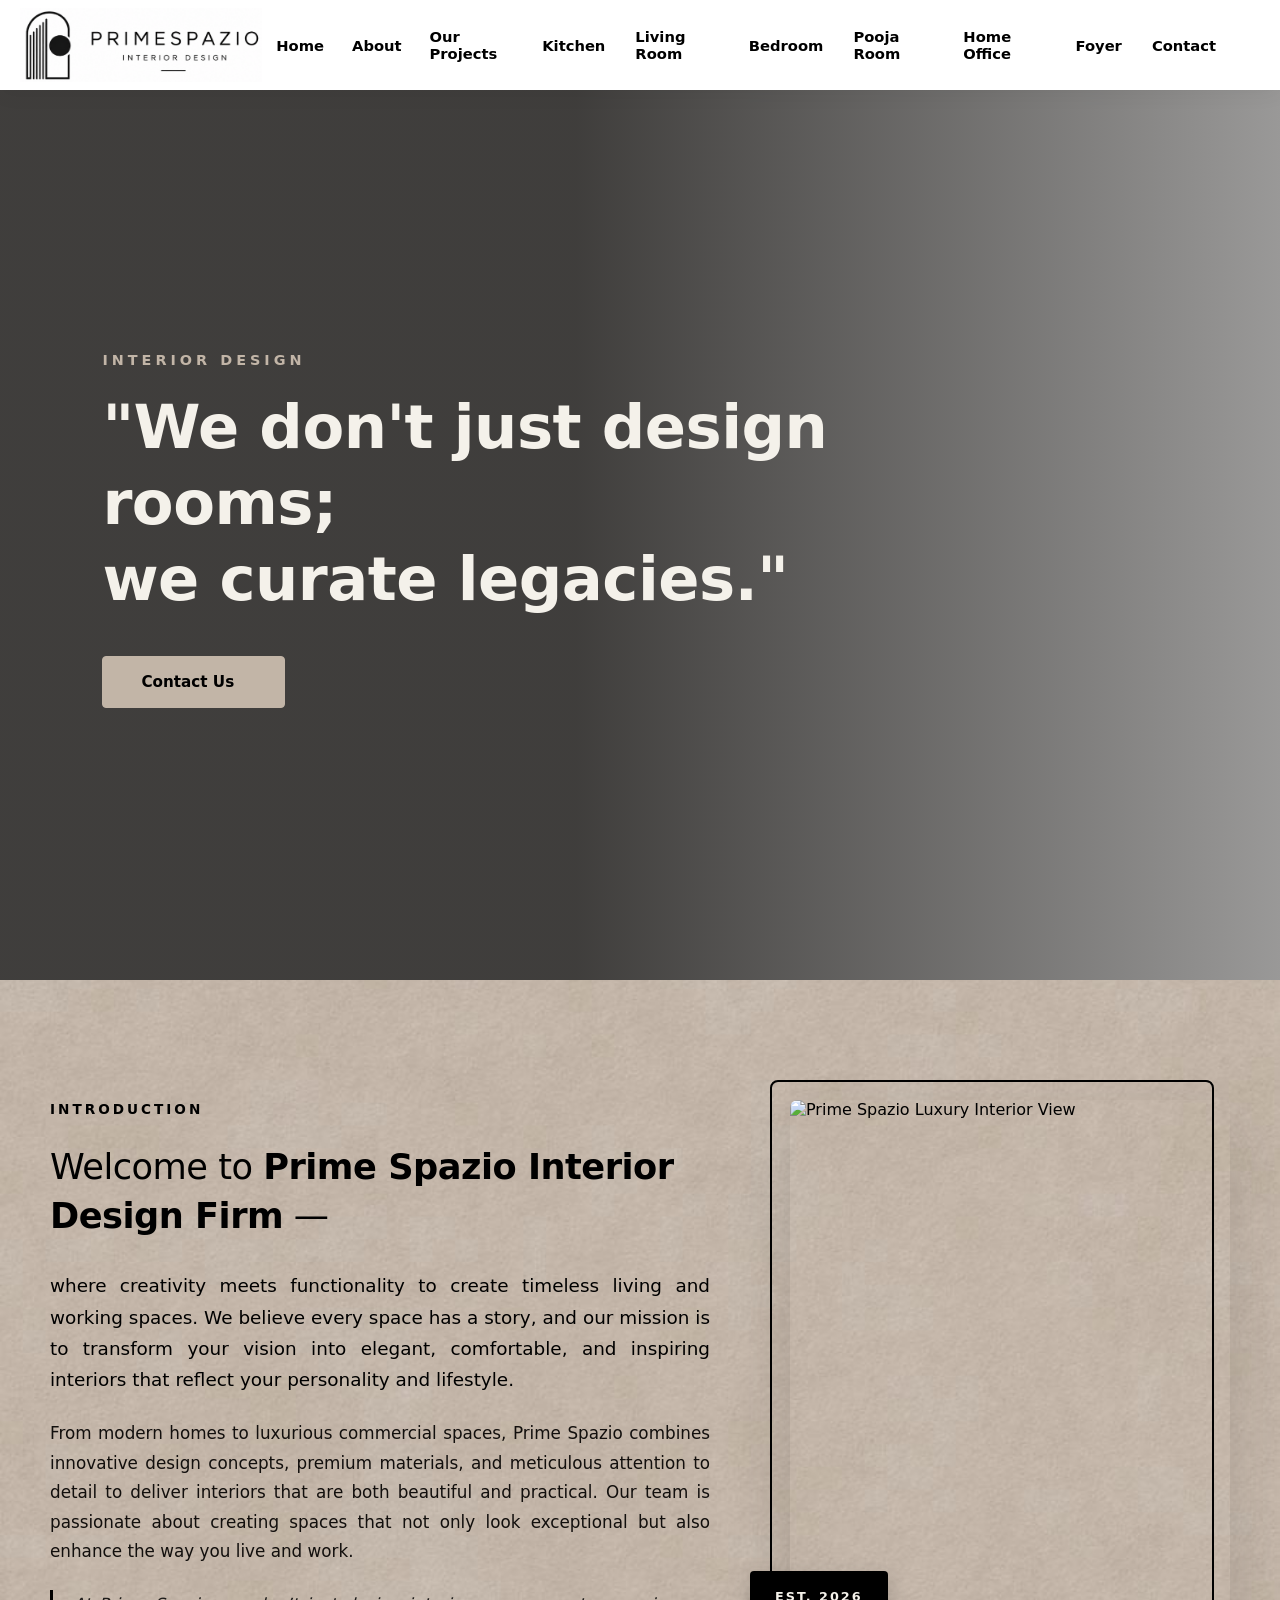
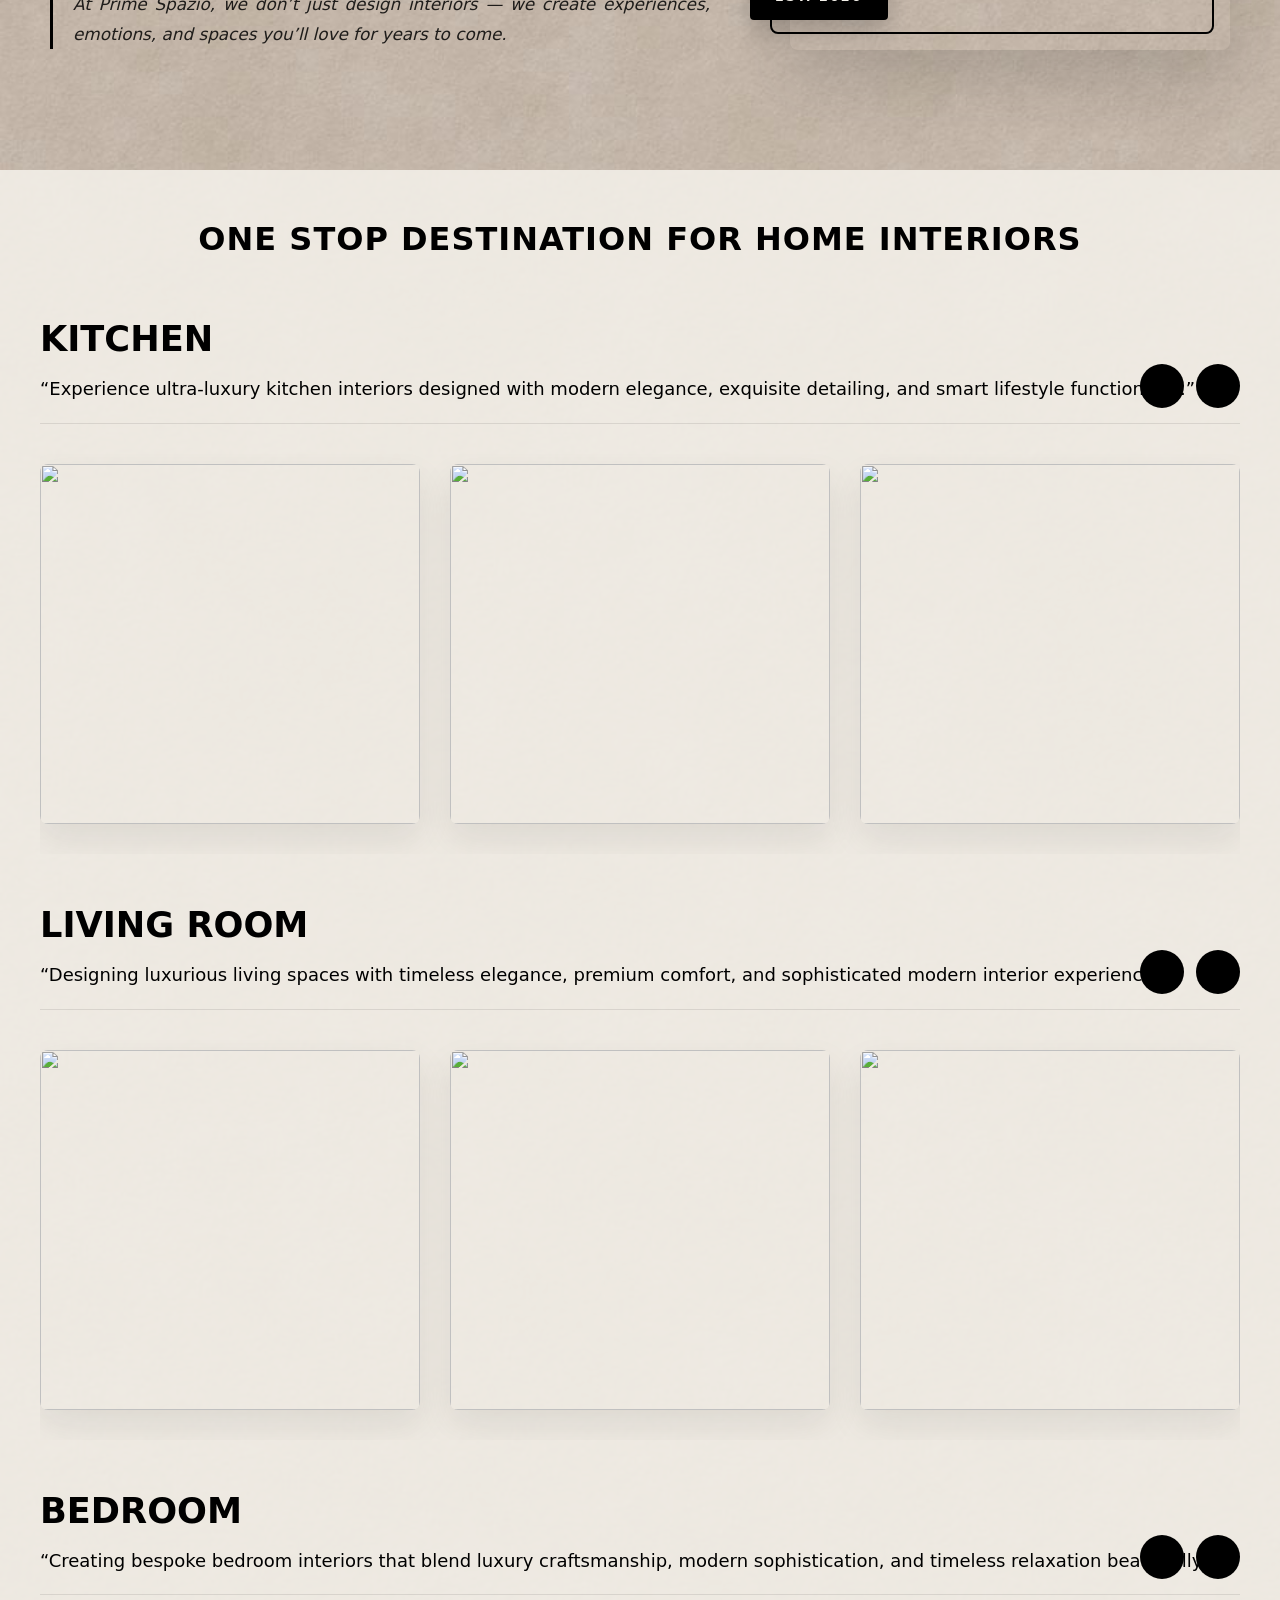
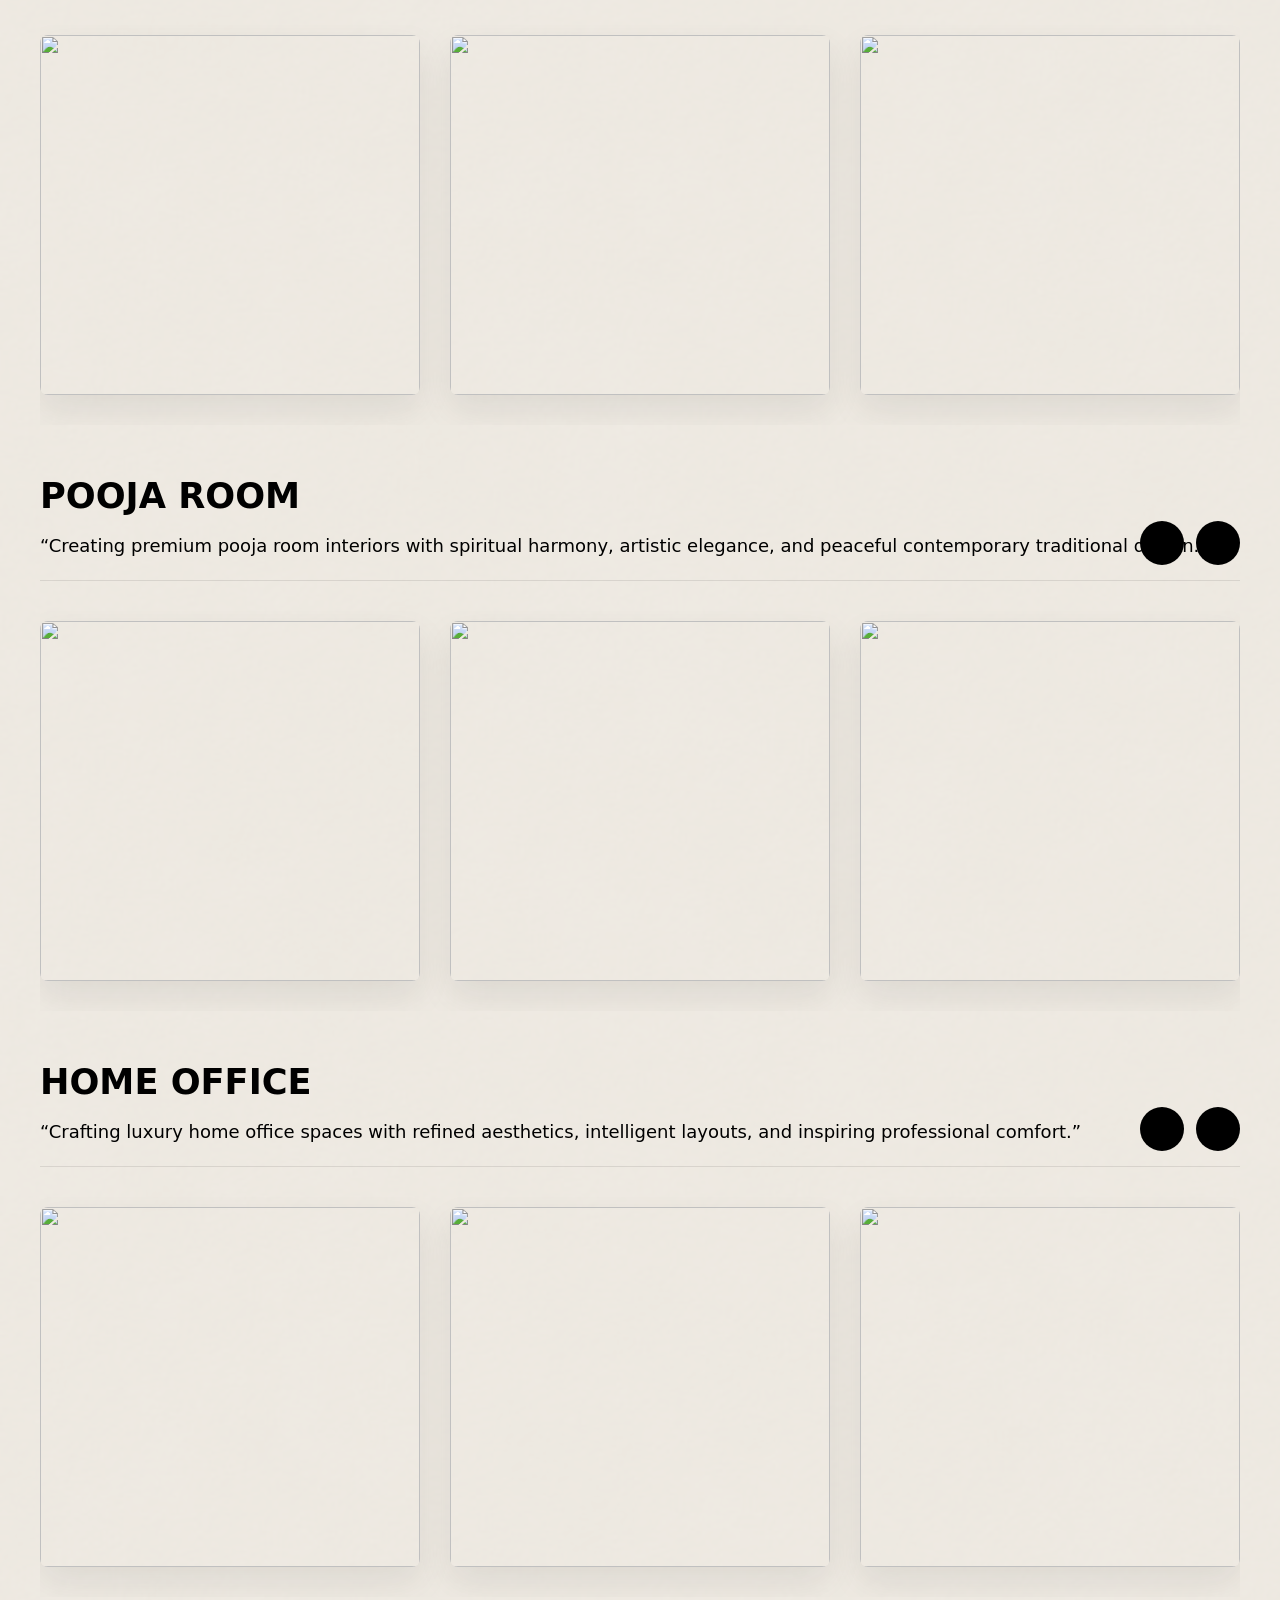
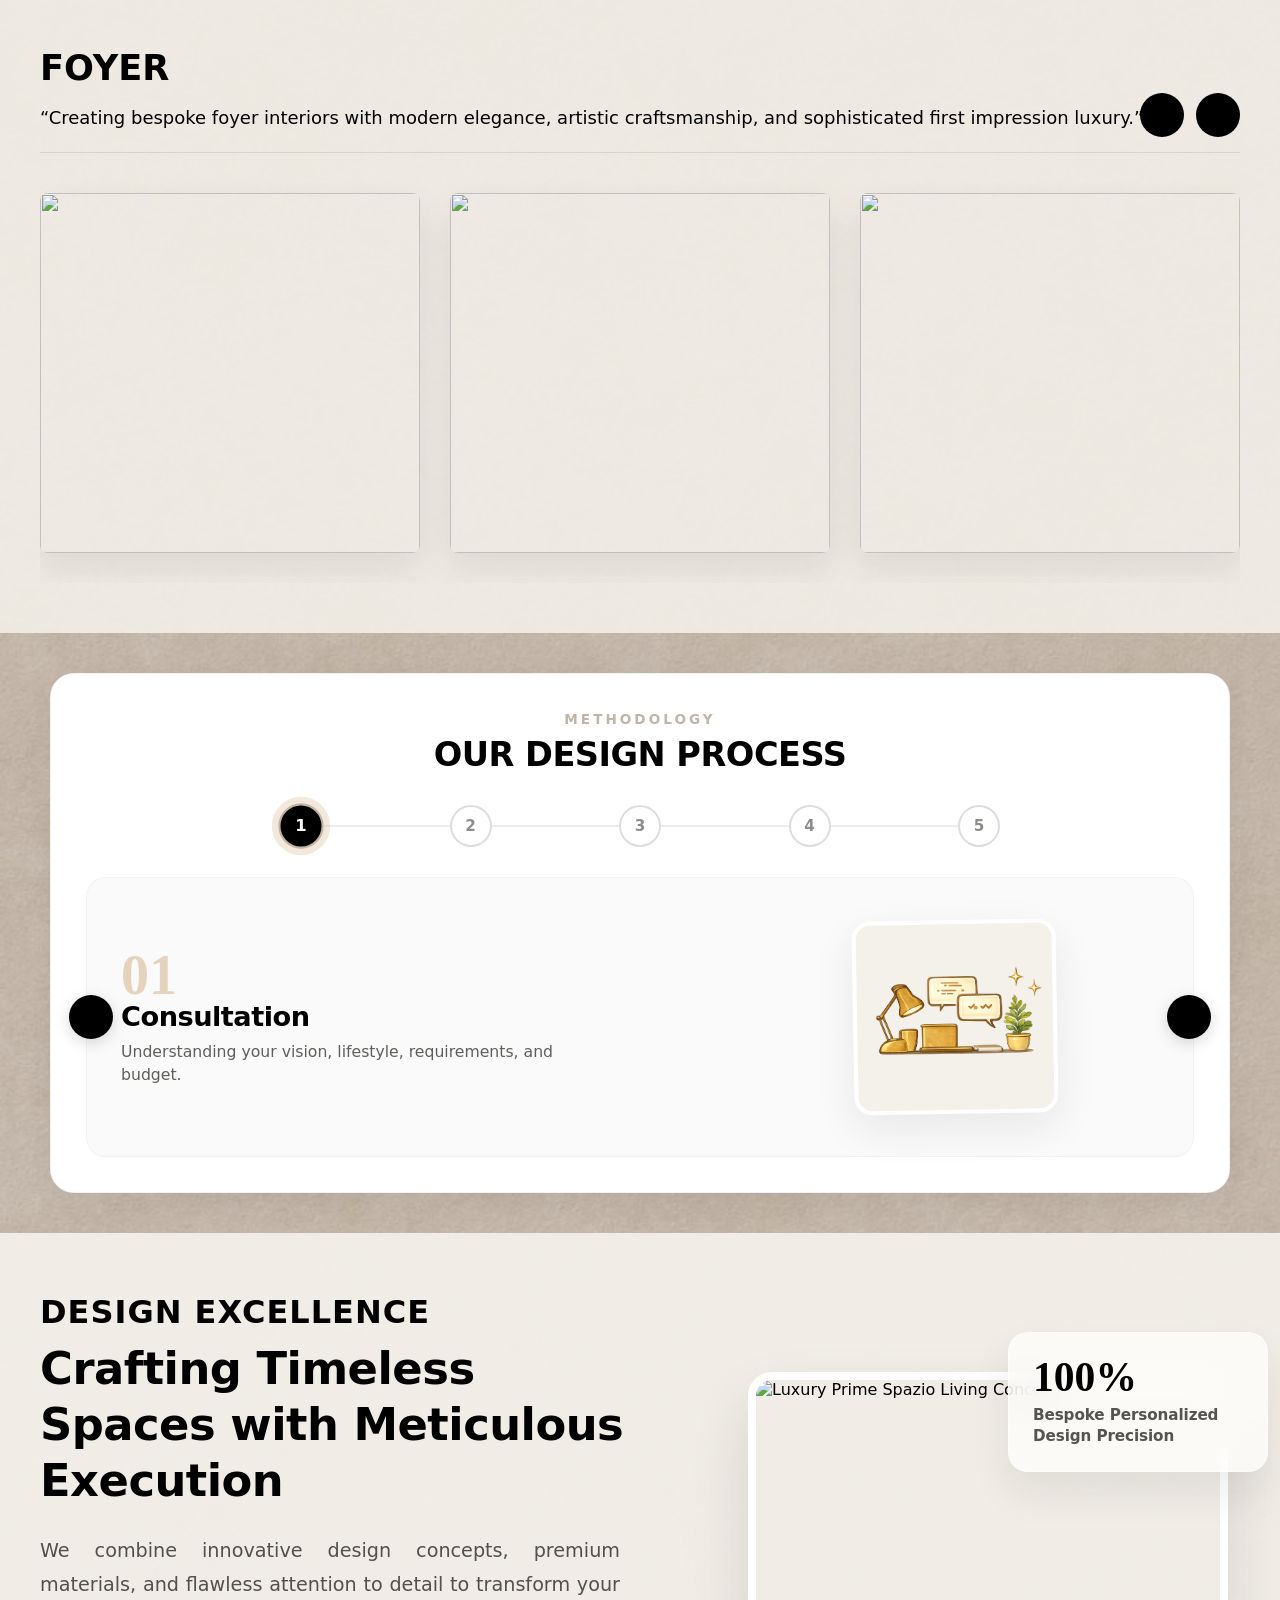
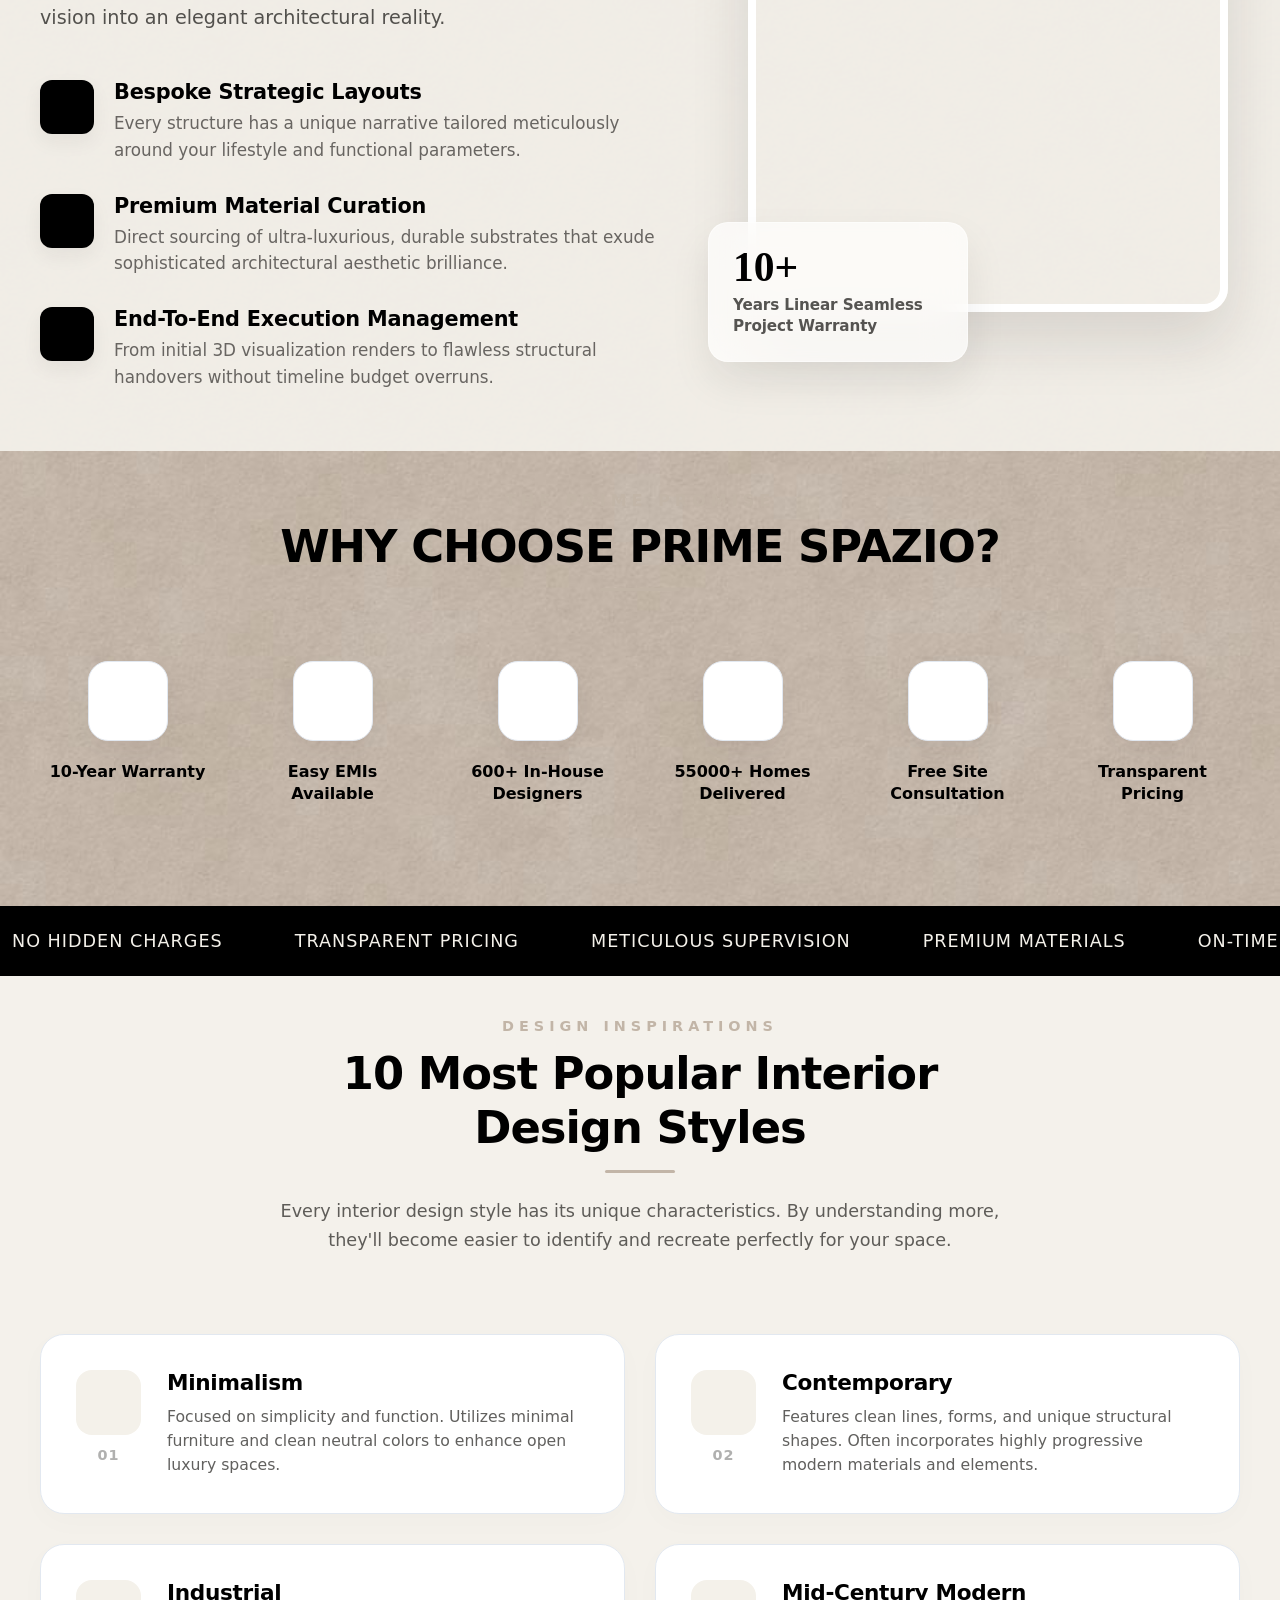
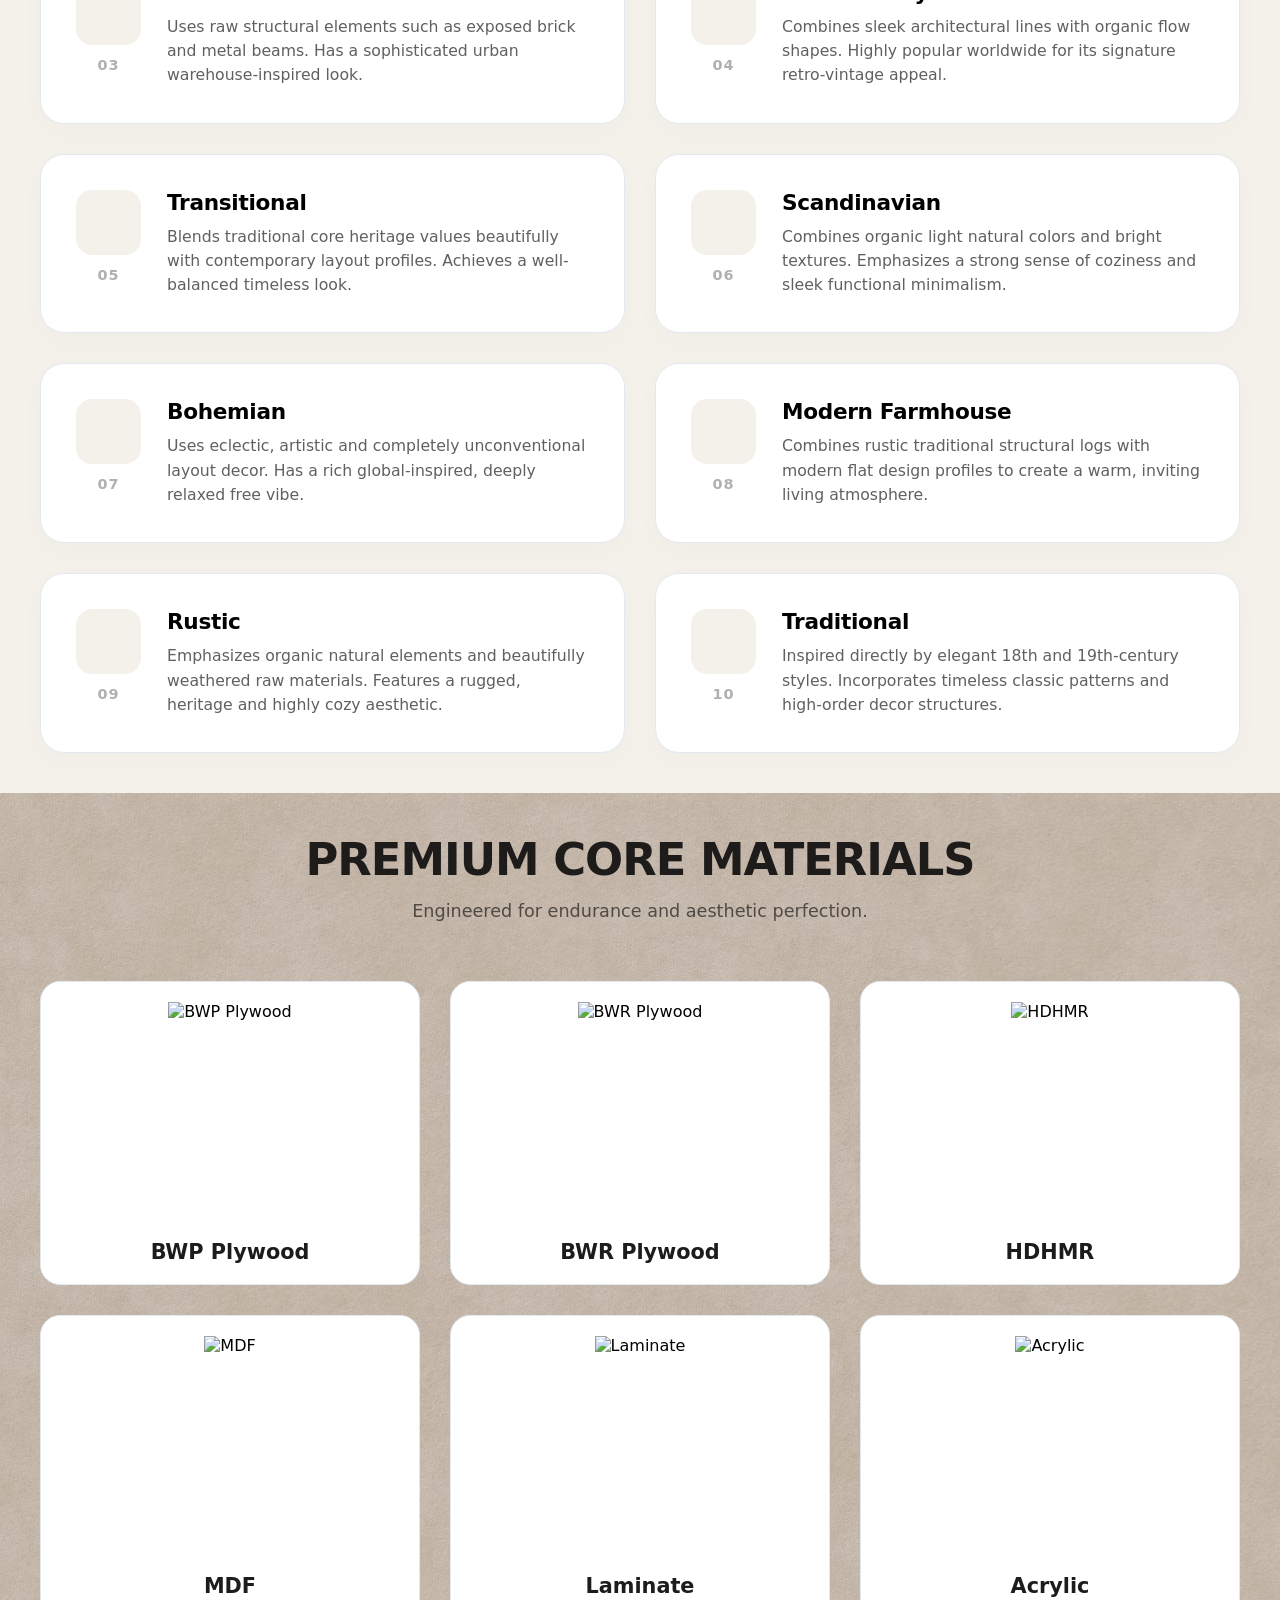
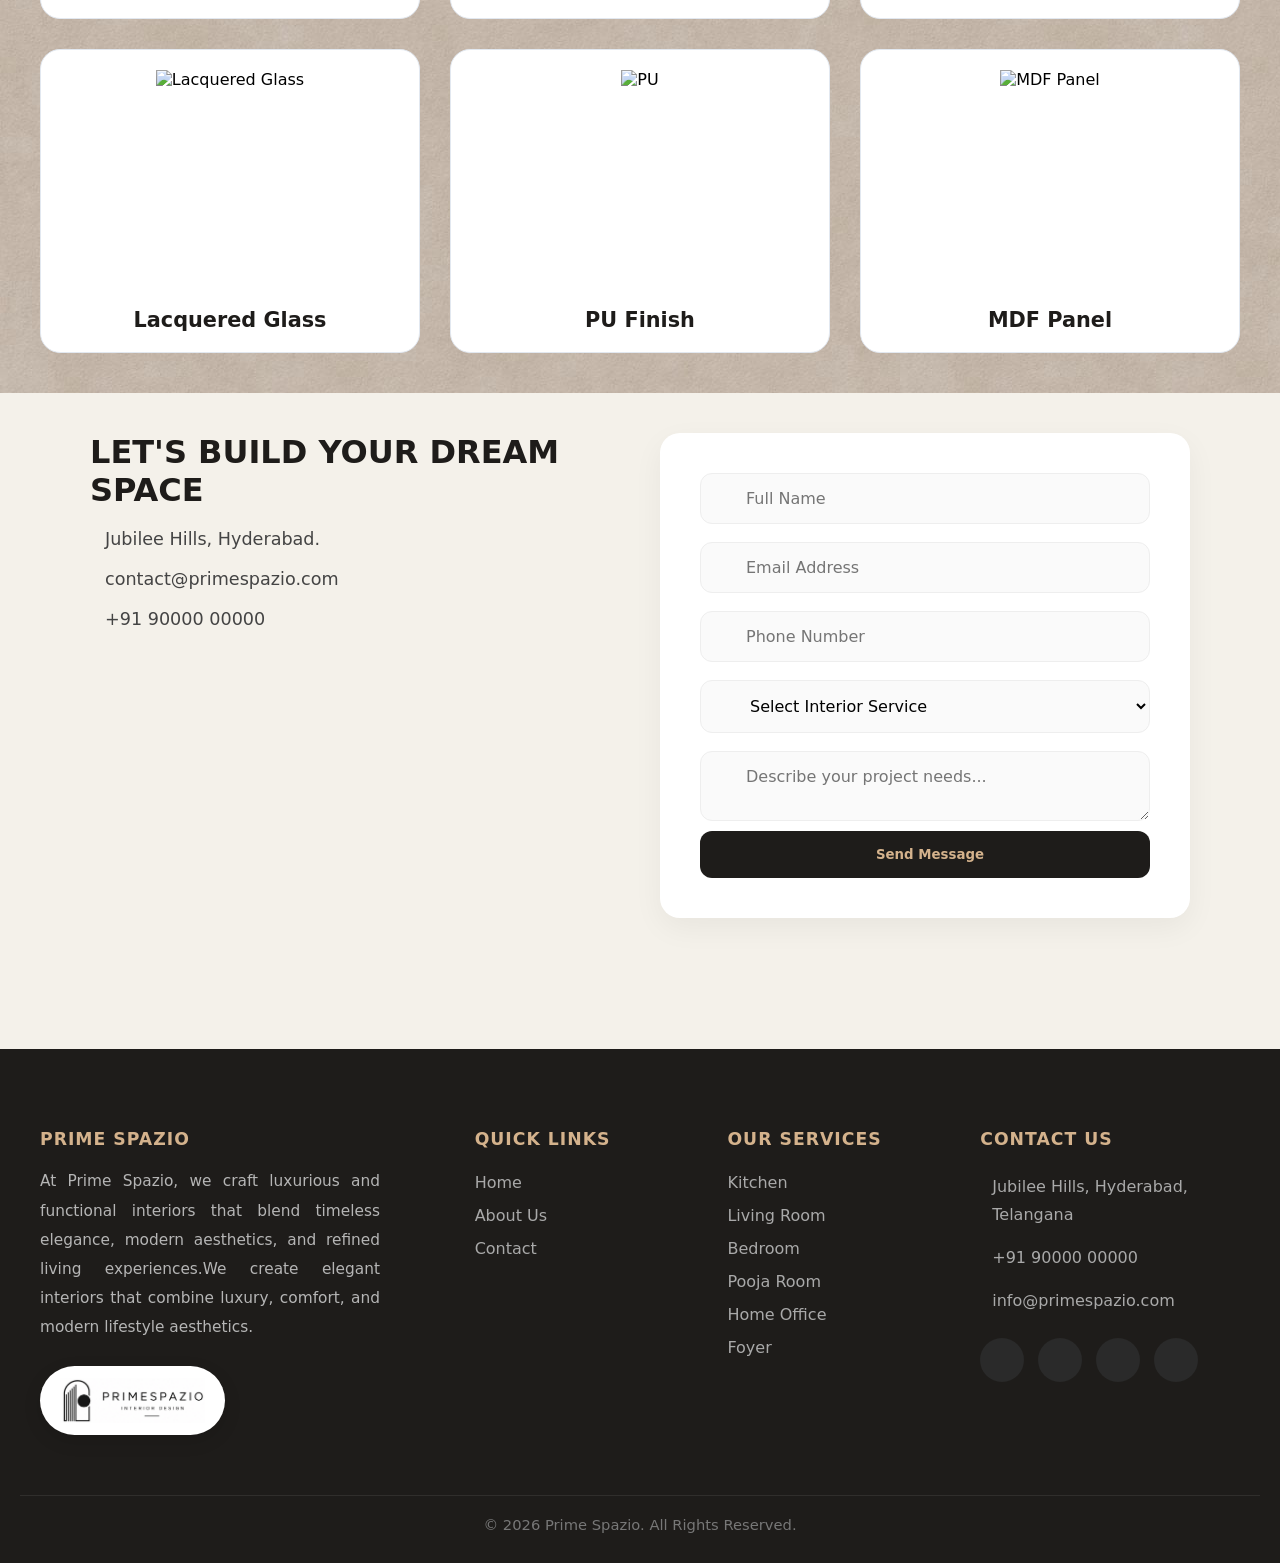
==== commit f5ed9a2c: "prime" ====
--- a/index.html
+++ b/index.html
@@ -24,6 +24,7 @@
             <ul class="nav-links" id="navMenu">
                 <li><a href="index.html" class="nav-item ">Home</a></li>
                 <li><a href="about.html" class="nav-item">About</a></li>
+                 <li><a href="ourprojects.html" class="nav-item">Our Projects</a></li>
 
                 <li class="dropdown">
                     <a href="kitchen.html" class="nav-item dt-toggle">Kitchen <i class="ri-arrow-down-s-line"></i></a>
--- a/css/index.css
+++ b/css/index.css
@@ -48,7 +48,8 @@
 
 .brand-logo-img {
     height: 75px;          /* Logo automatic view height boundary setup */
-    width: auto;           /* Aspect ratio balance maintaining parameter */
+    width: auto;   
+    margin-left: -20px;        /* Aspect ratio balance maintaining parameter */
     display: block;
     object-fit: contain;
     transition: transform 0.3s ease;
@@ -81,18 +82,19 @@
 .nav-item {
     color: var(--pinterest-dark);
     text-decoration: none;
-    font-weight: 500;
+    font-weight: 600;
     font-size: 0.92rem;
     padding: 0 14px;       /* Spacing micro balanced across 9 items */
     height: 100%;
     display: flex;
     align-items: center;
-    gap: 4px;
+    gap: 2px;
+  
     transition: all 0.3s ease;
 }
 
 .nav-item i {
-    font-size: 0.9rem;
+    font-size: 0.4rem;
     transition: transform 0.3s ease;
 }
 
@@ -3408,7 +3410,7 @@
 
 .footer-container{
     display:grid;
-    grid-template-columns:1.5fr 0.6fr 1.4fr 1.1fr;
+    grid-template-columns:1.5fr 0.8fr 0.8fr 1fr;
     gap:45px;
     max-width:1200px;
     margin:0 auto;
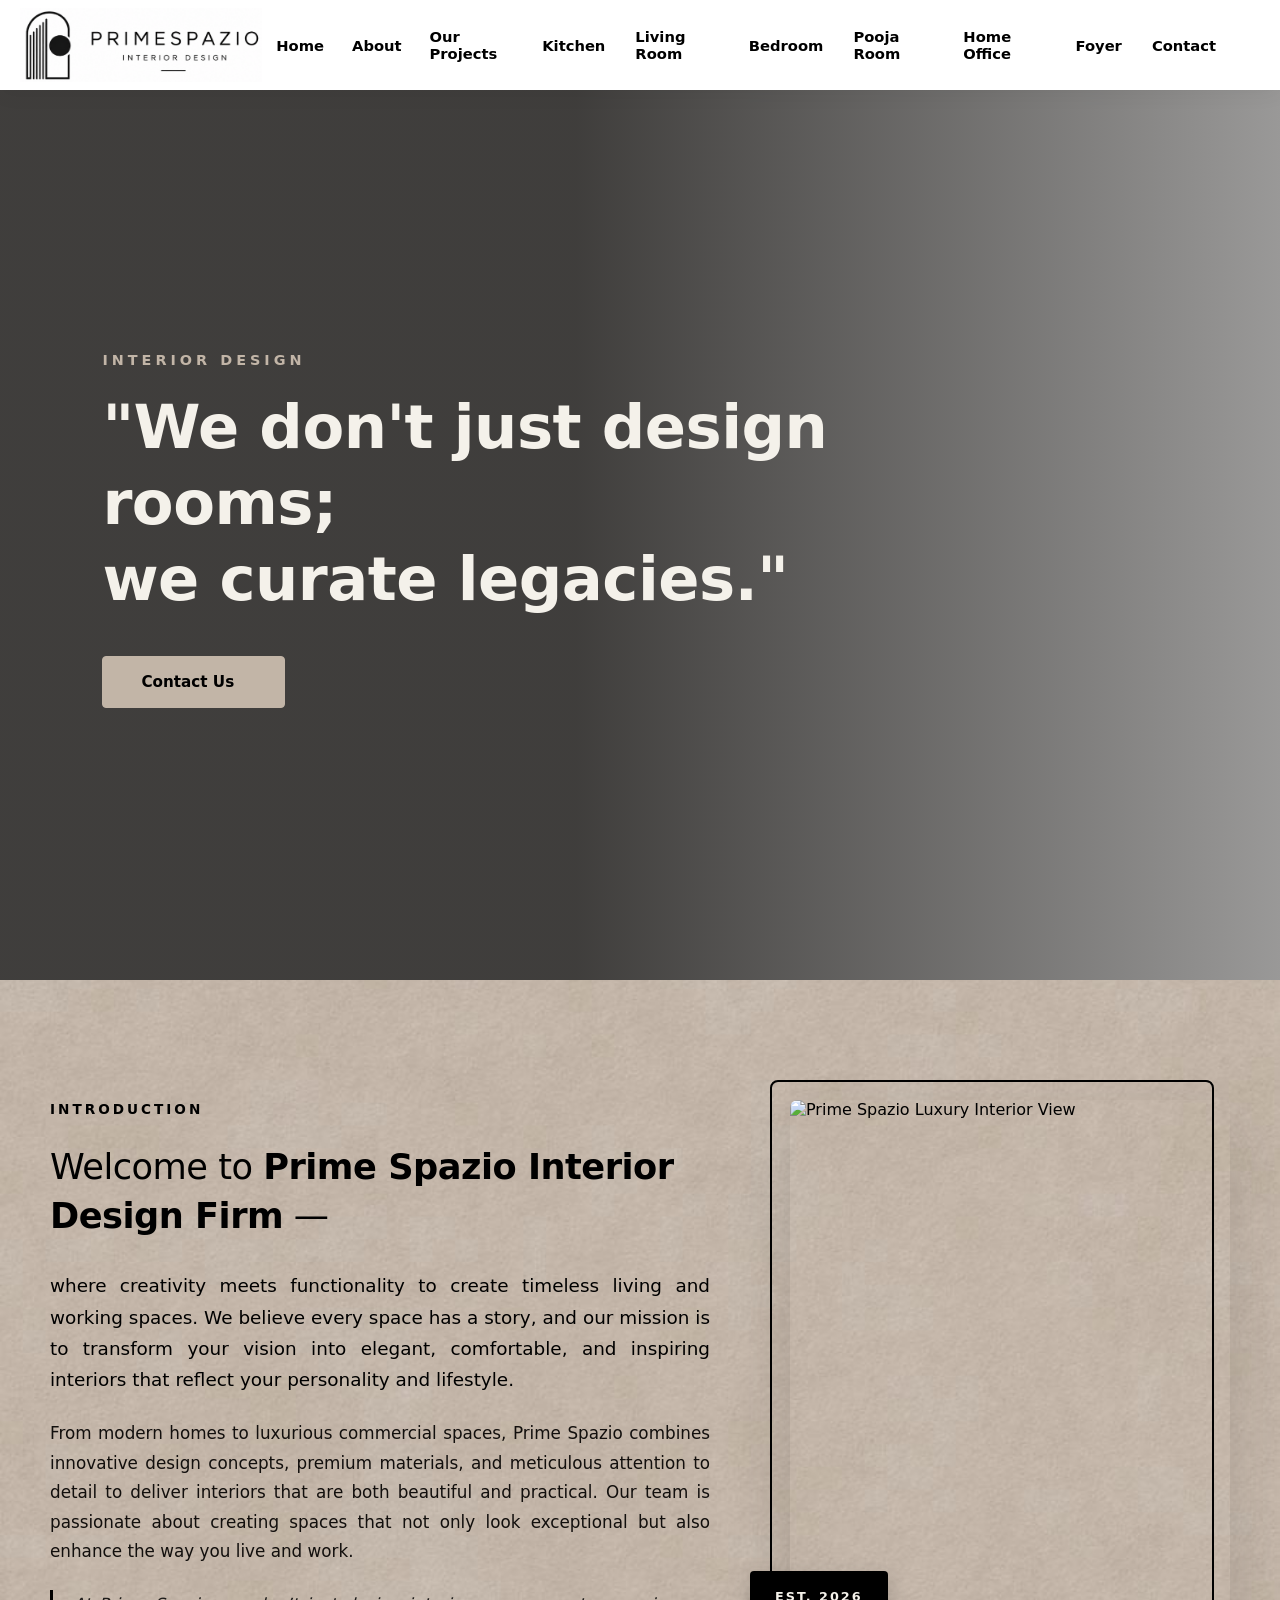
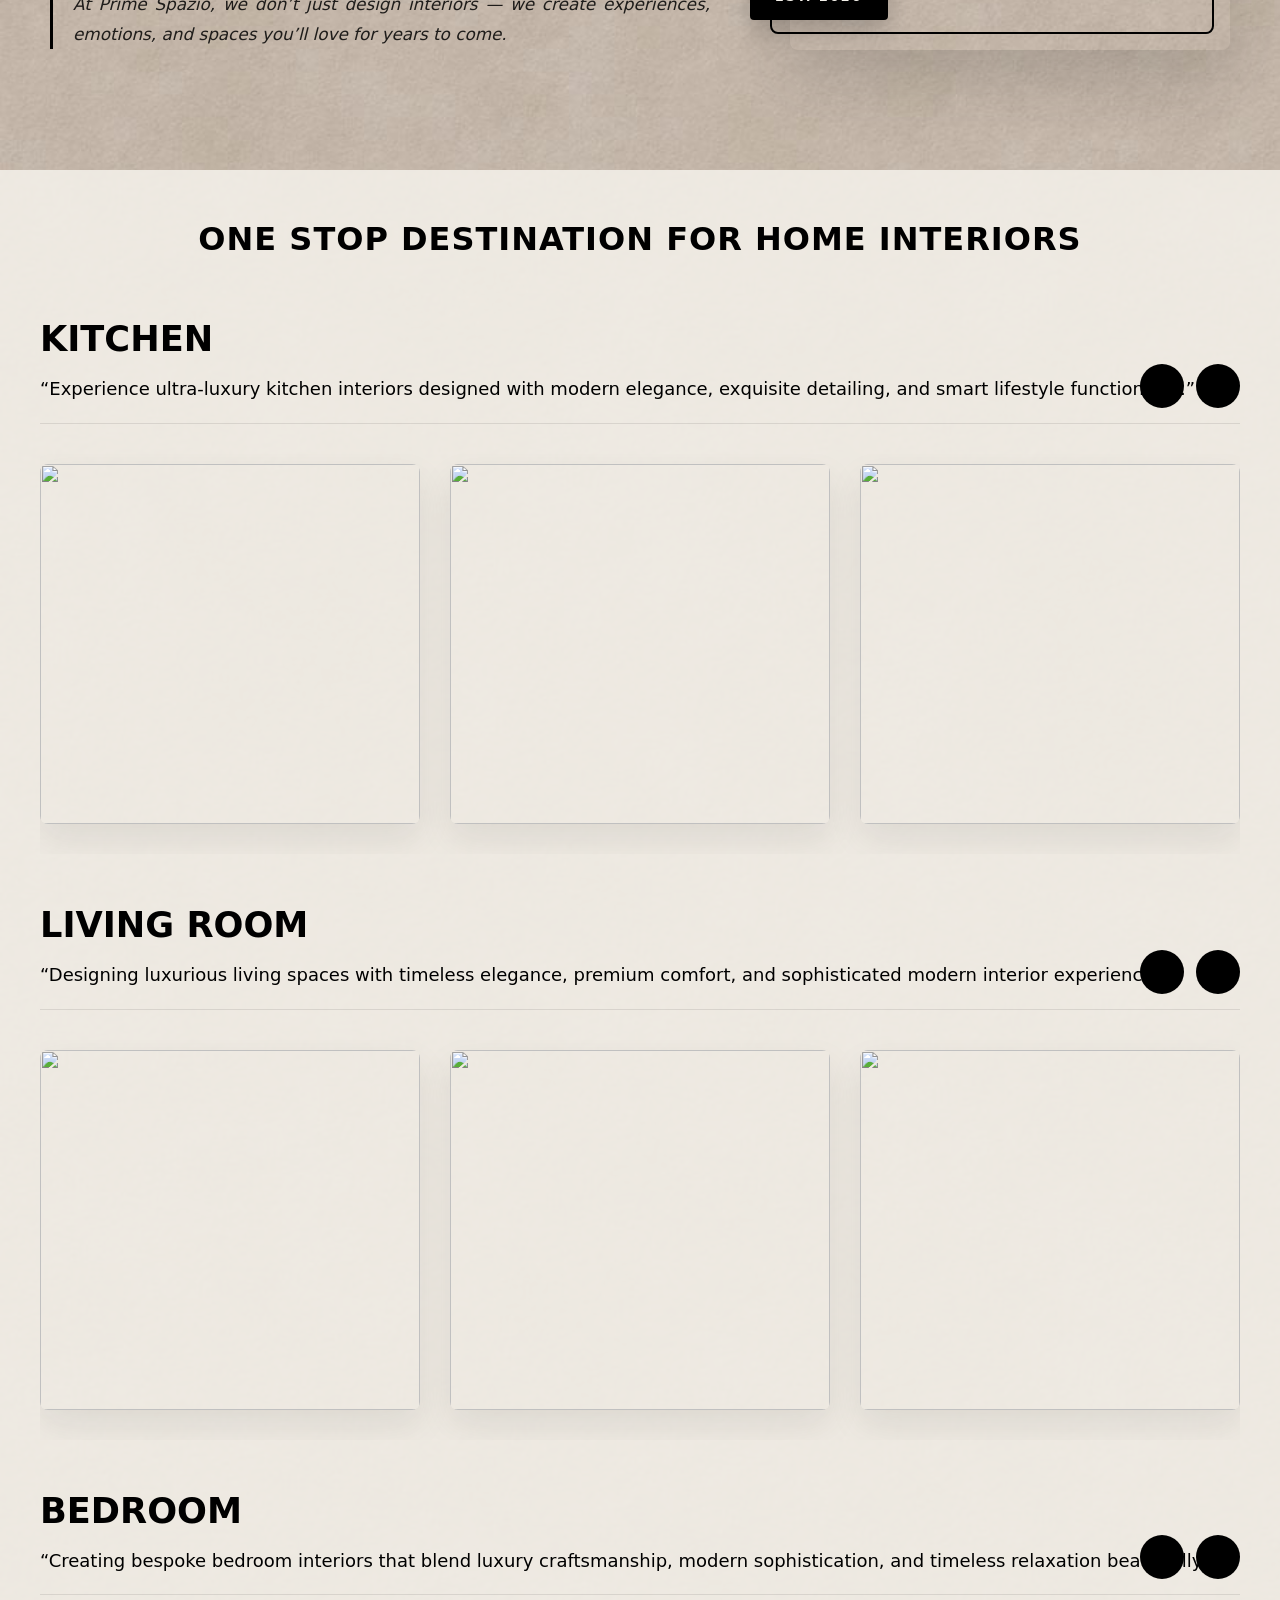
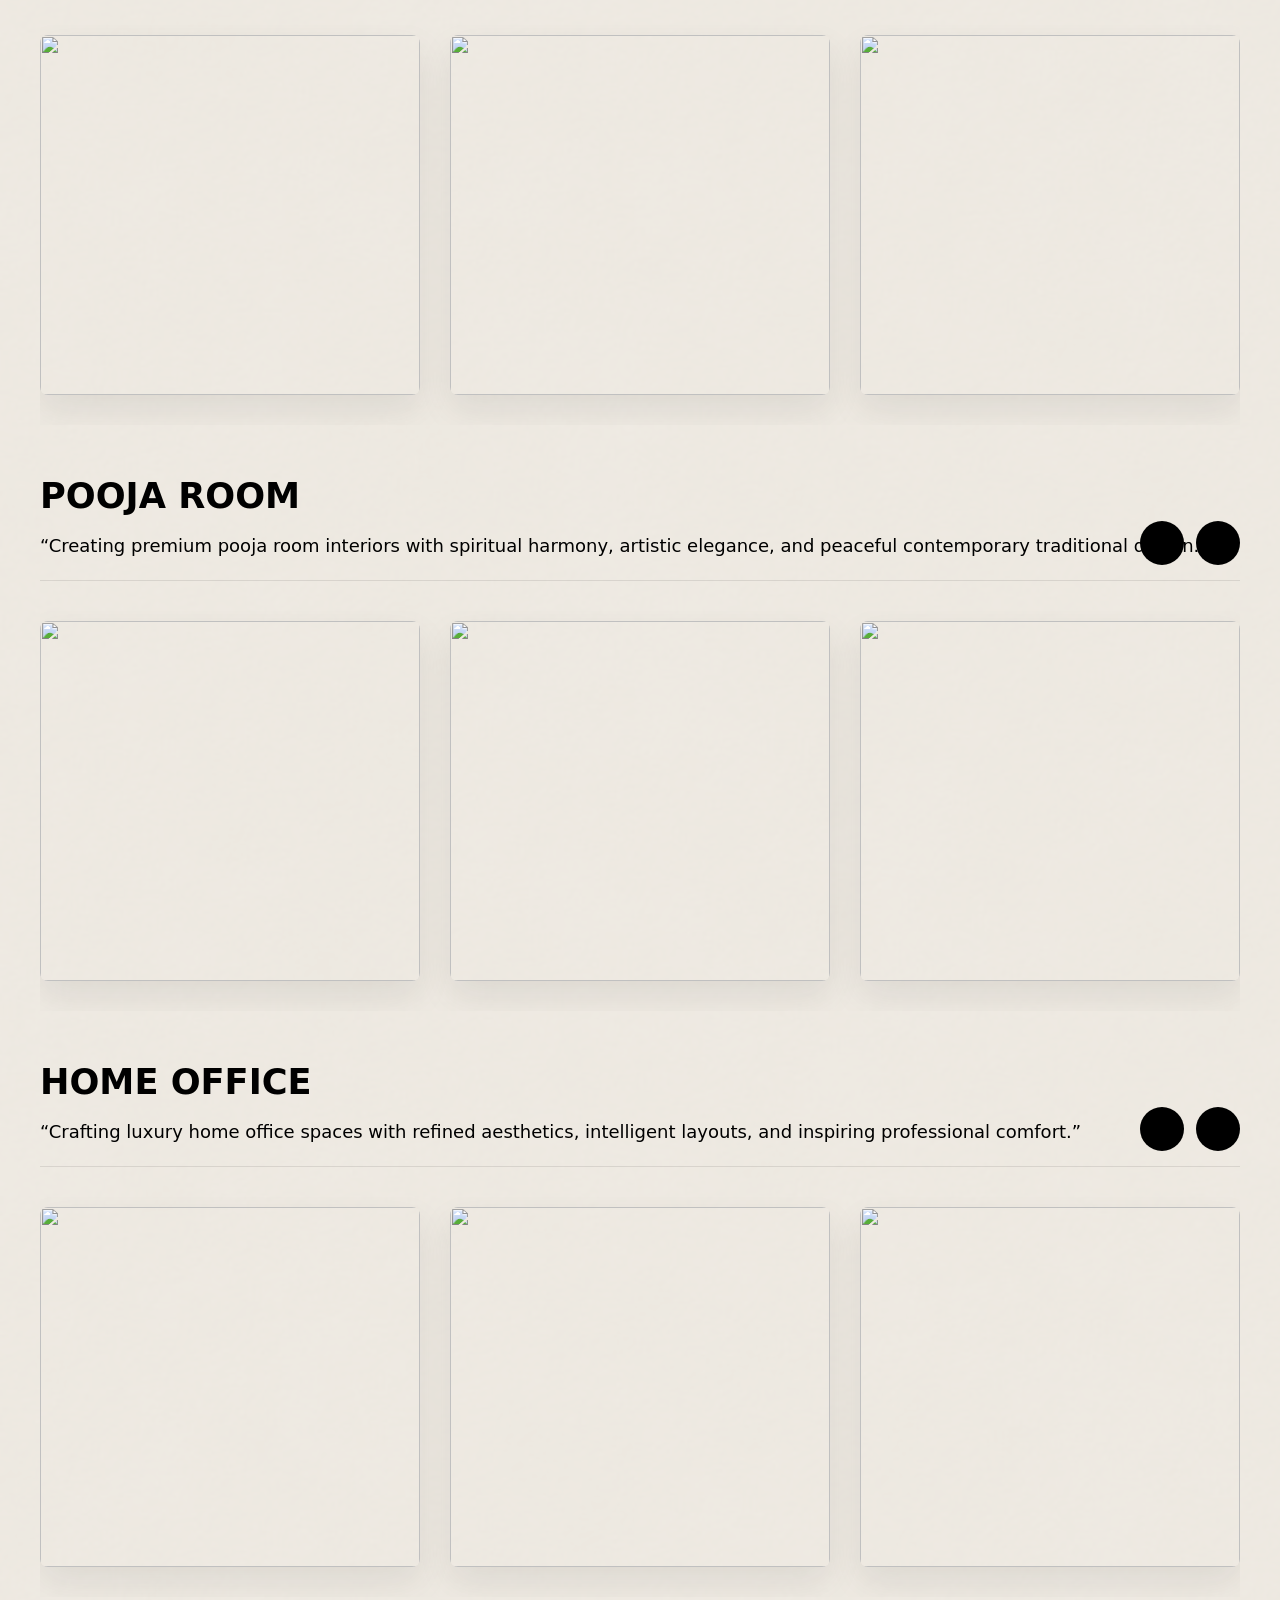
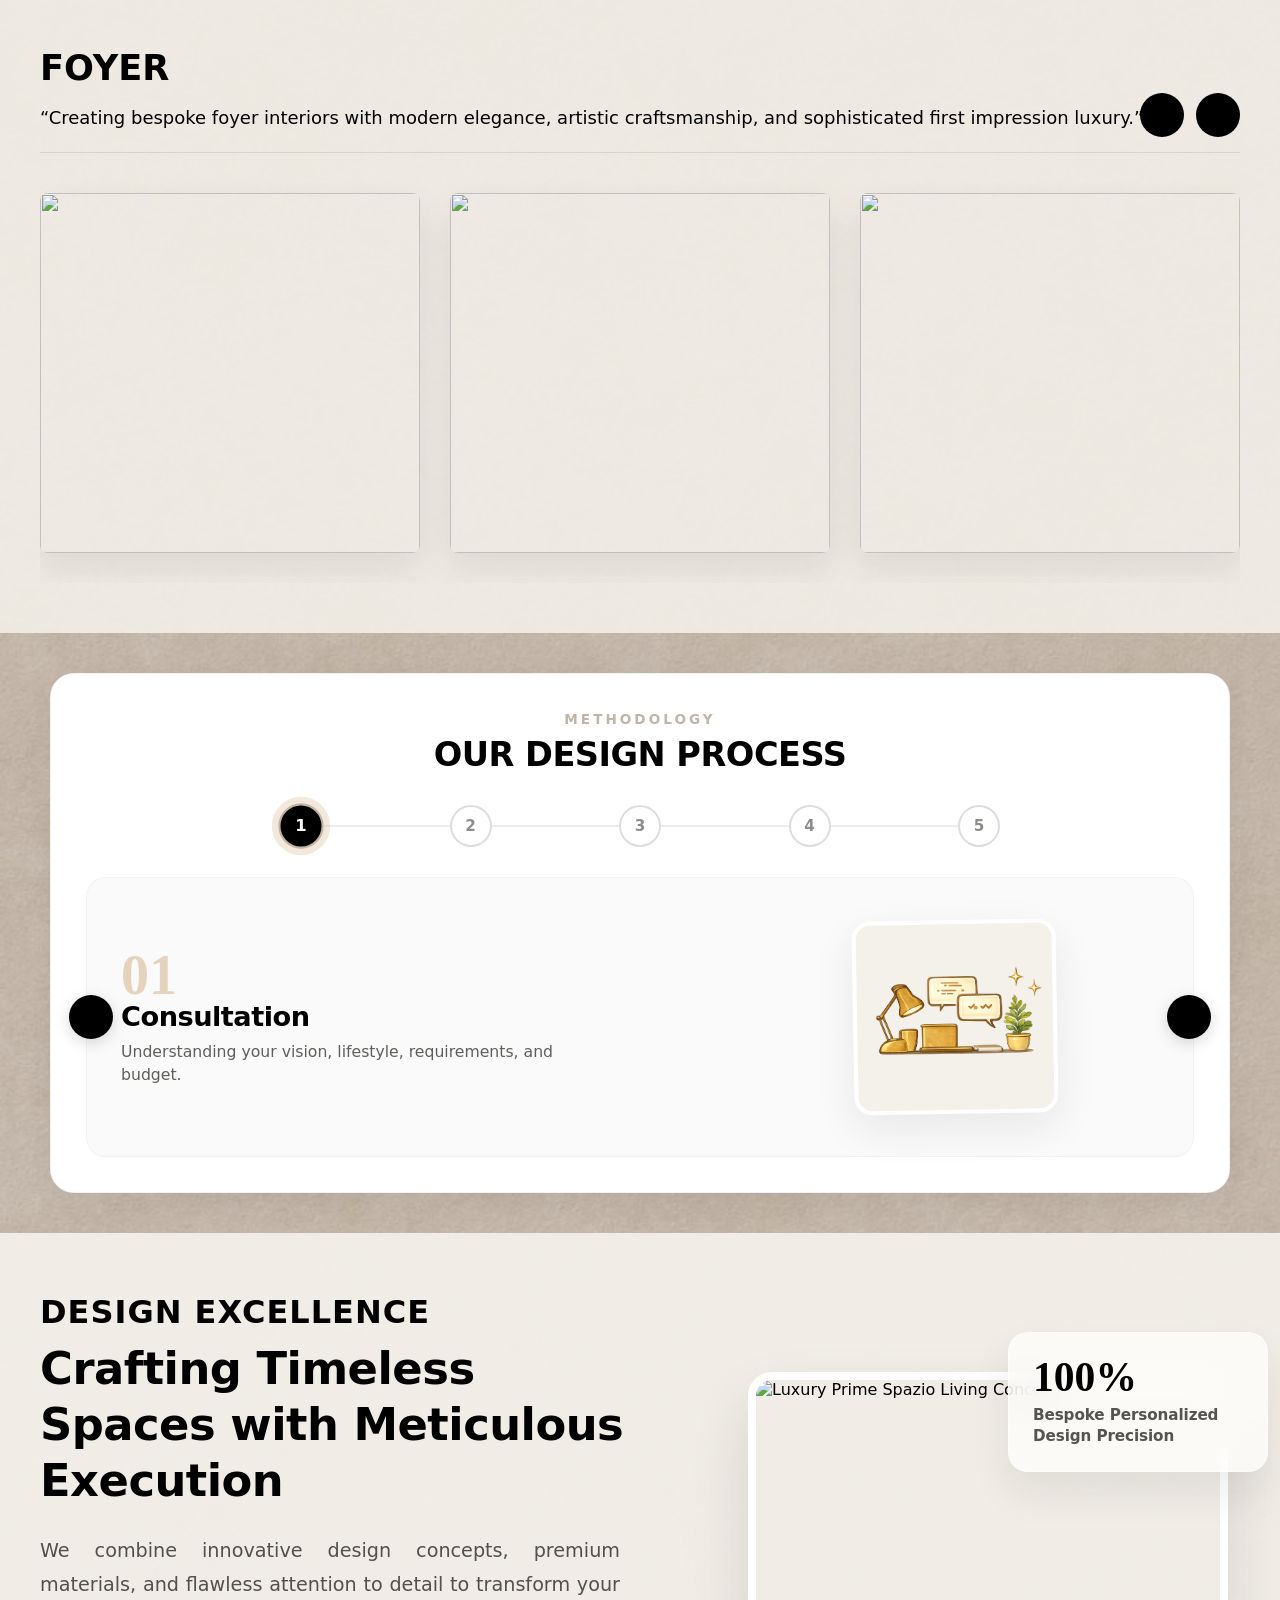
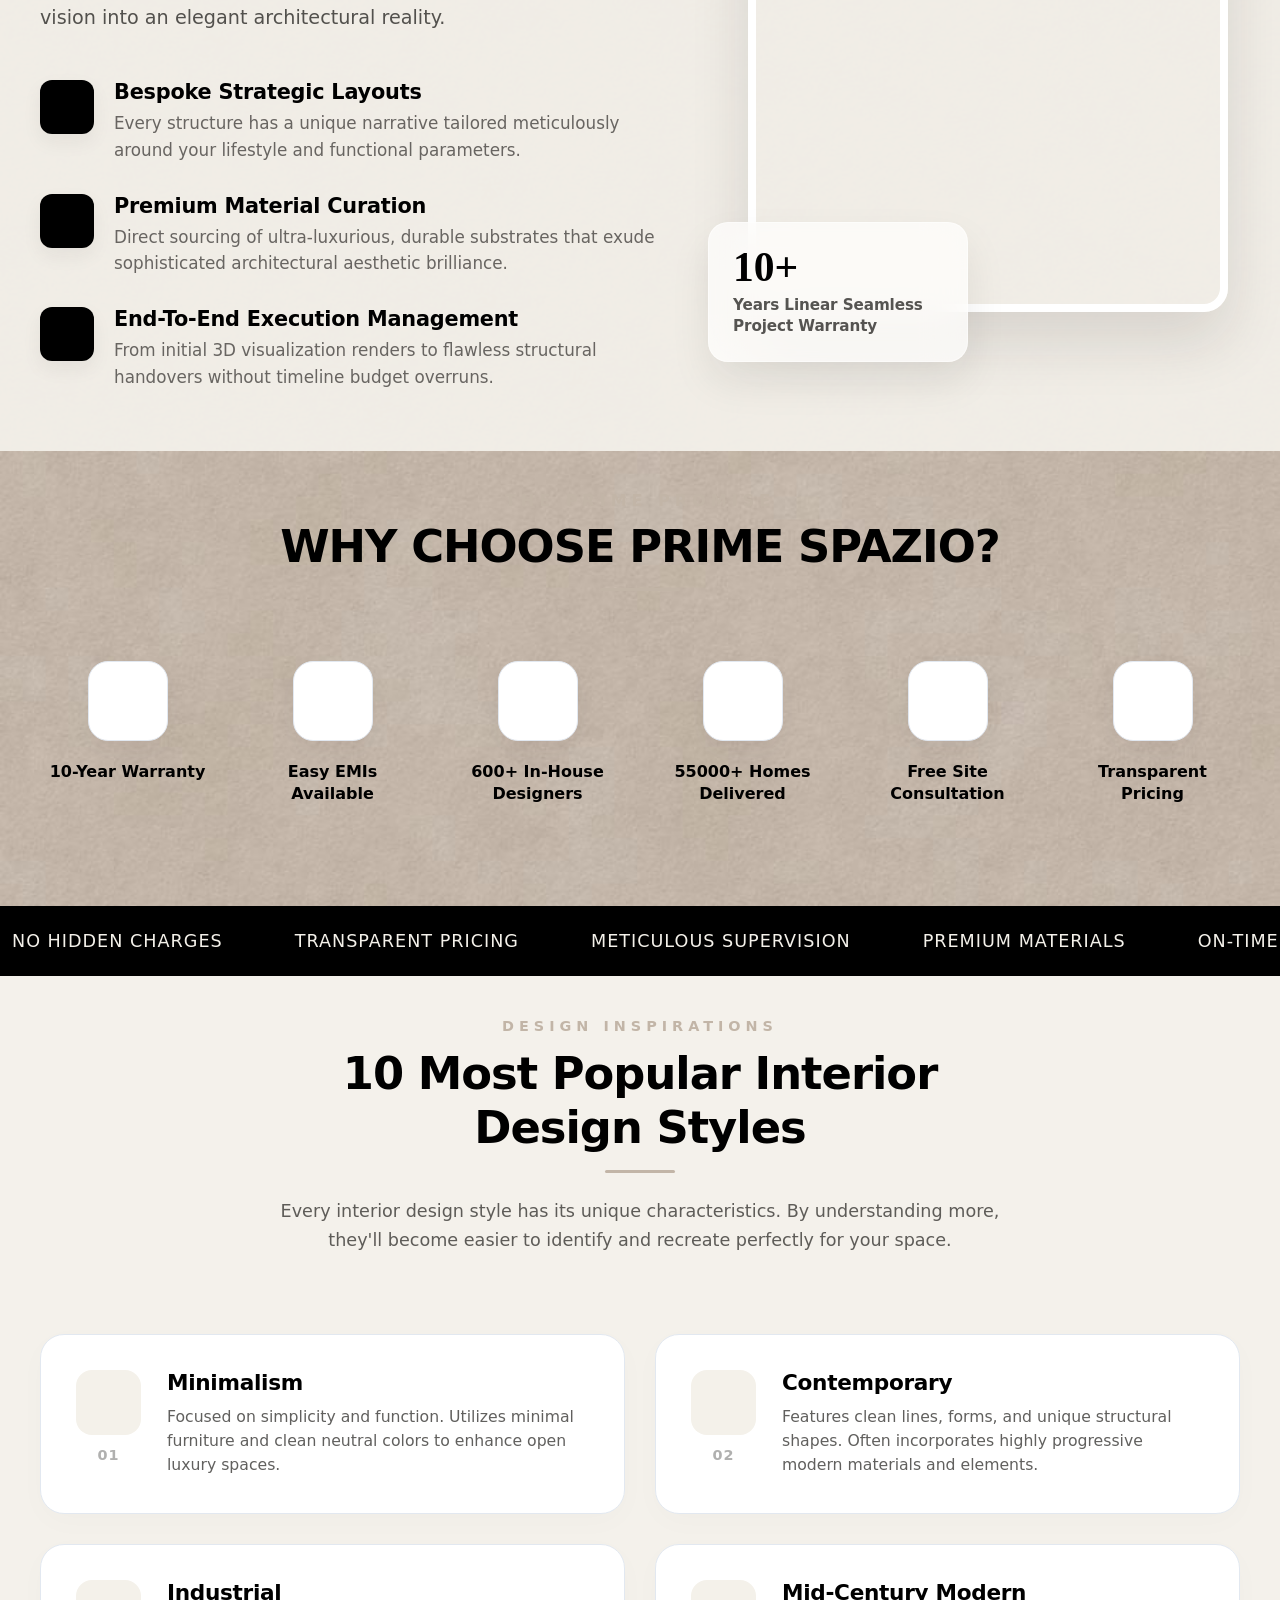
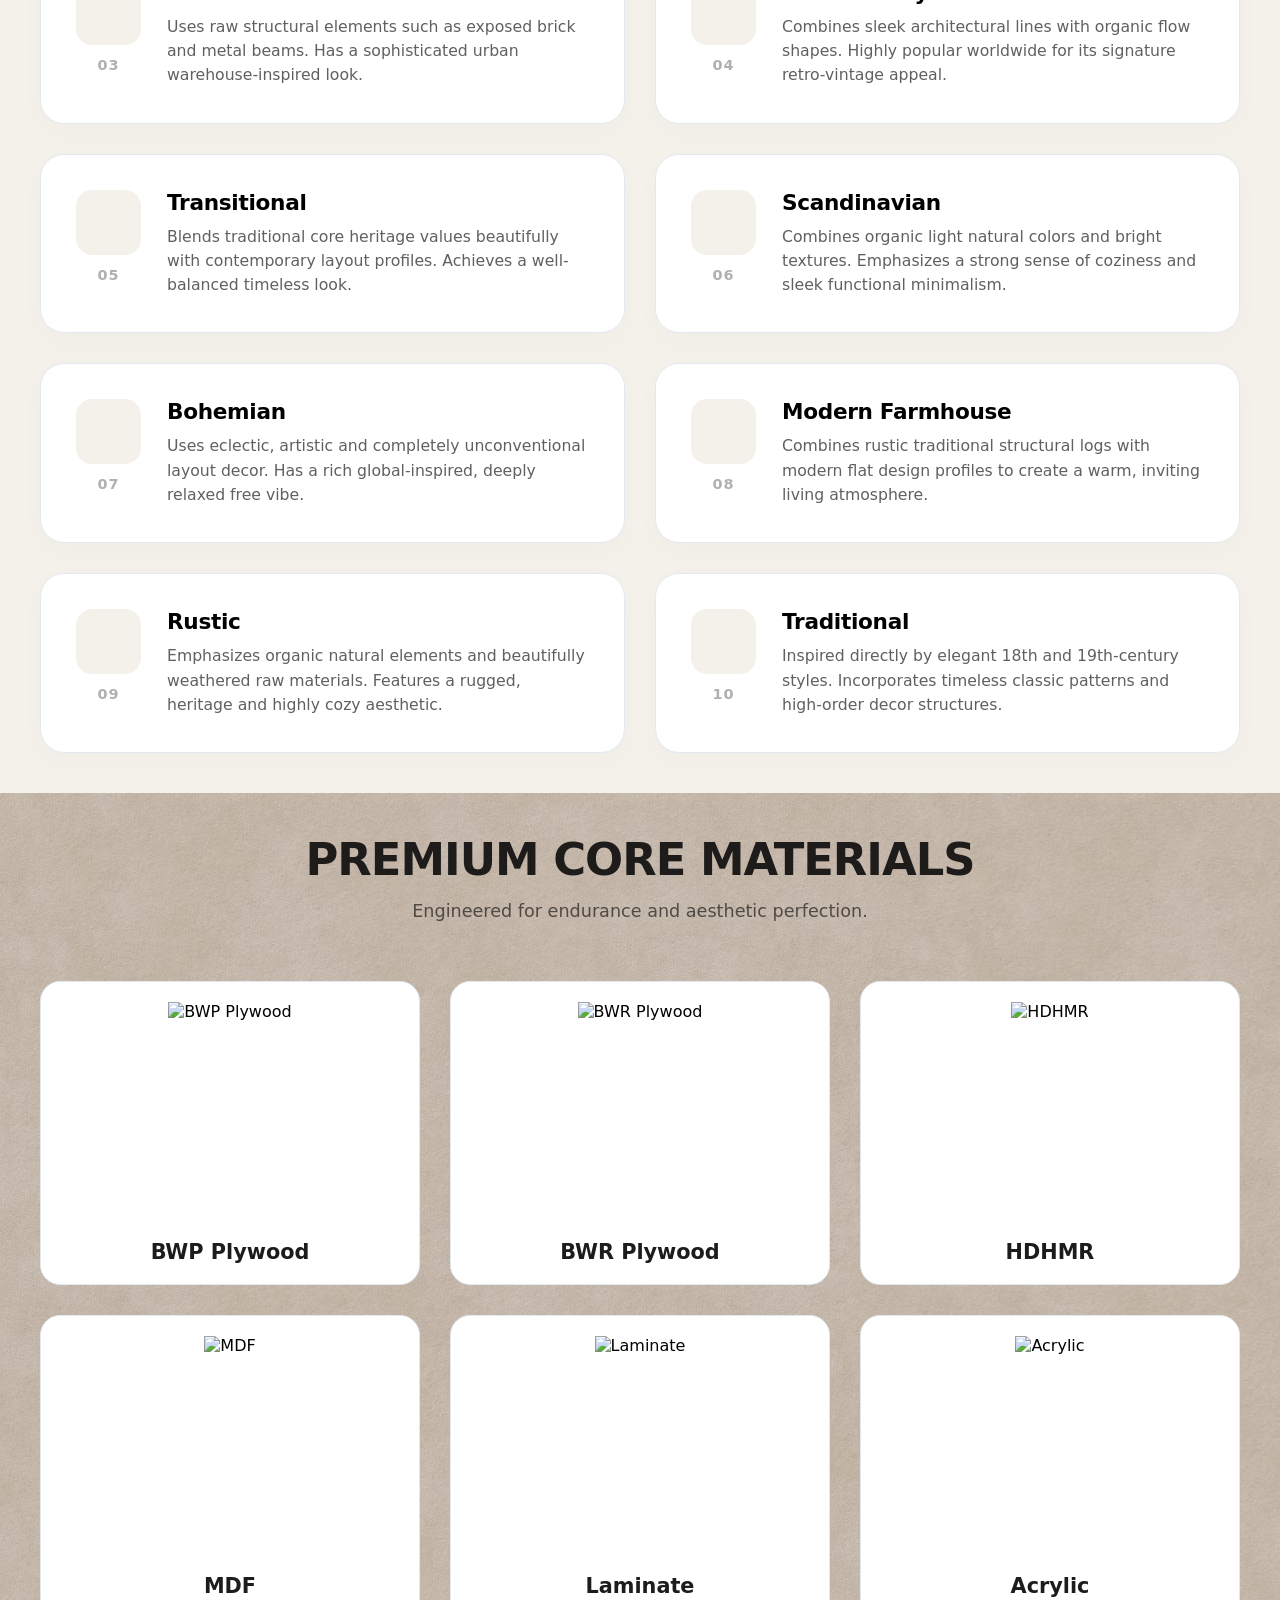
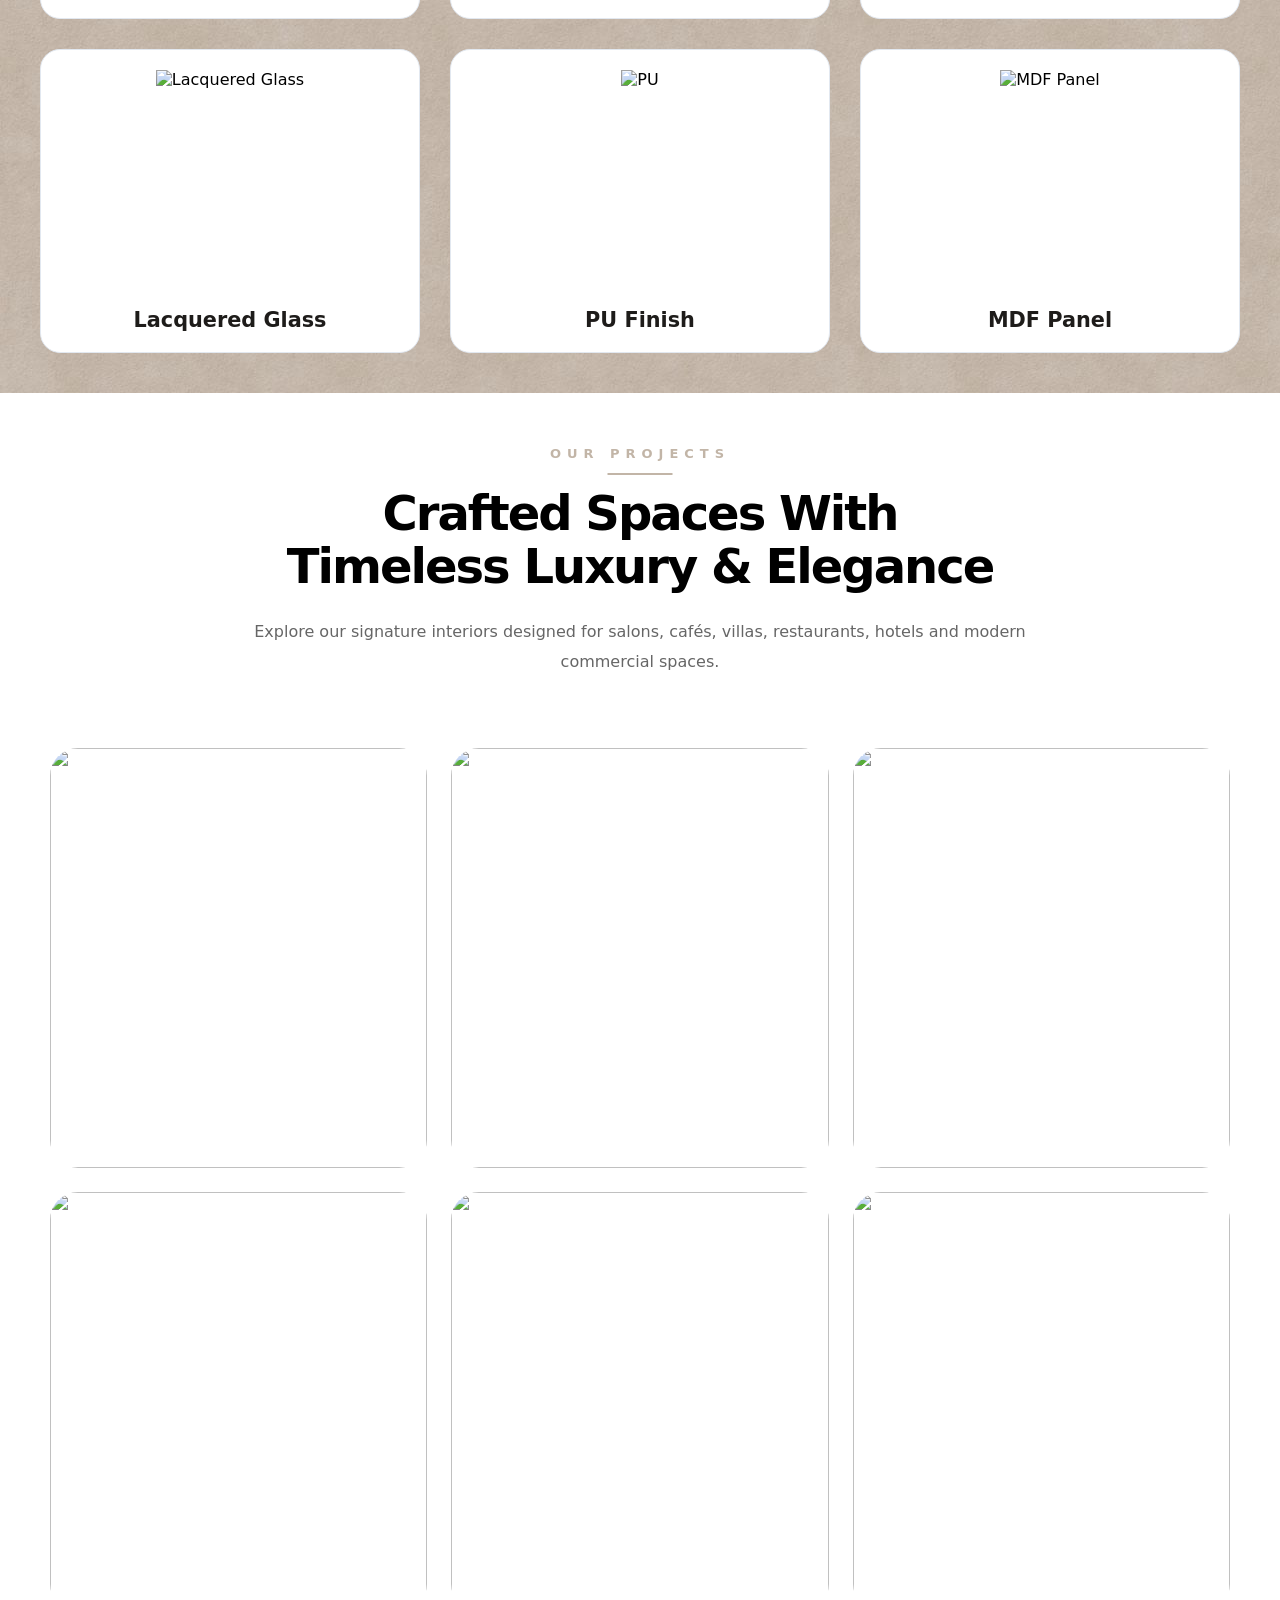
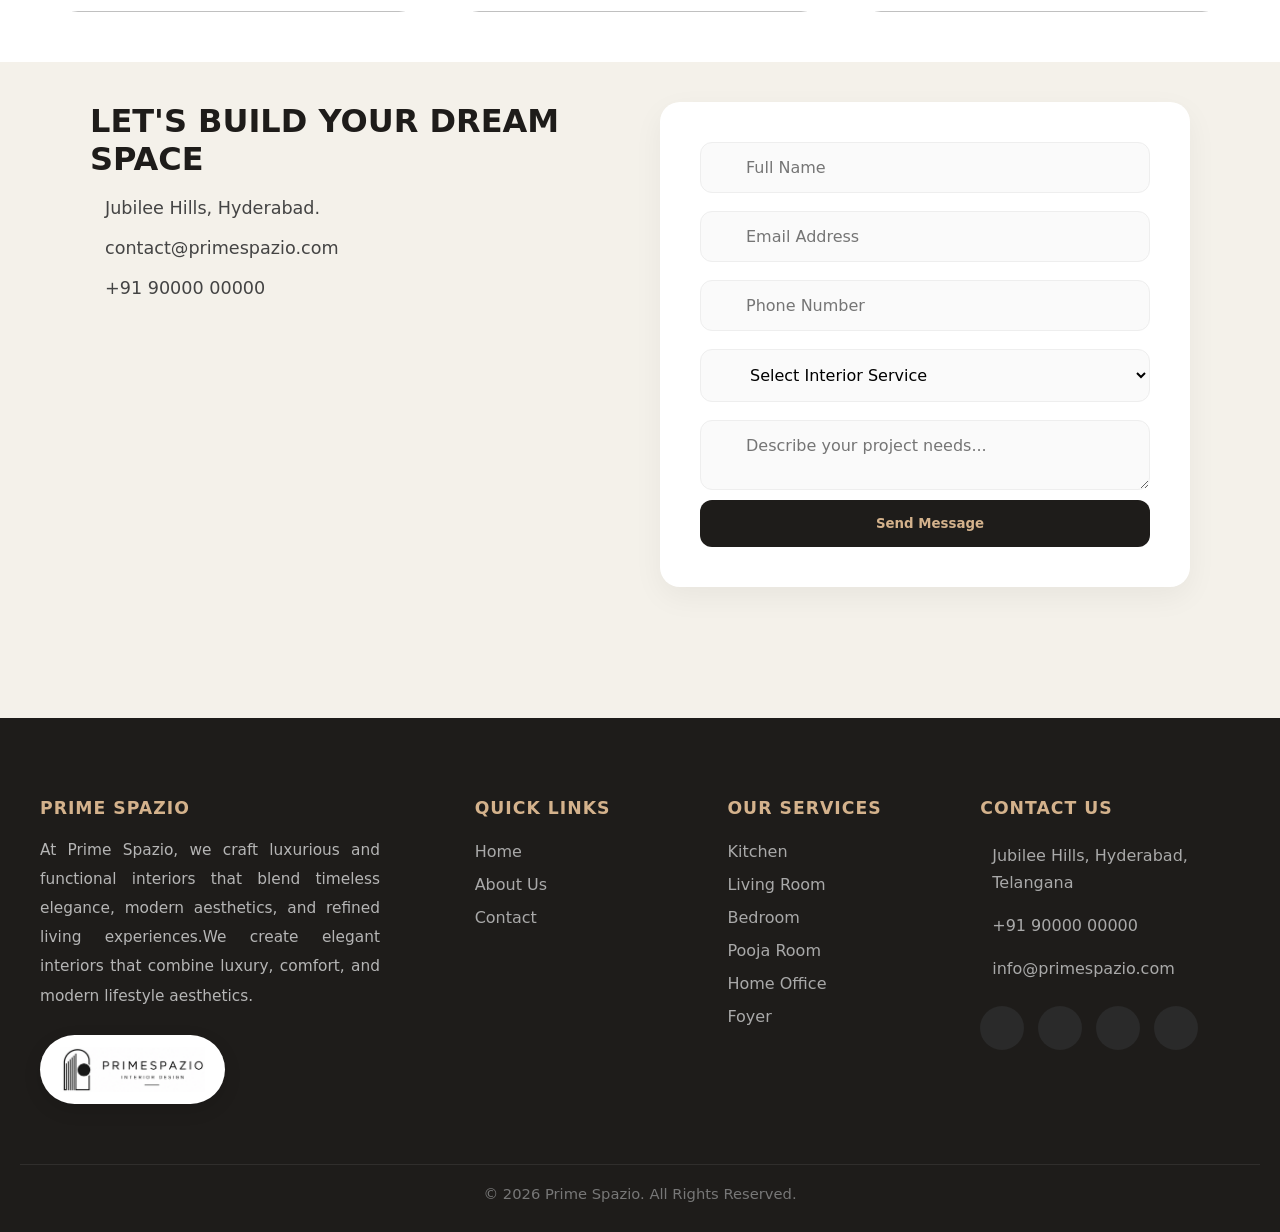
==== commit 41853916: "prime" ====
--- a/index.html
+++ b/index.html
@@ -1798,6 +1798,292 @@
 
 
 
+
+
+
+
+
+
+<section class="our-projects-section">
+
+    <!-- TOP CONTENT -->
+
+    <div class="projects-top">
+
+        <span class="mini-title">
+            OUR PROJECTS
+        </span>
+
+        <h2>
+            Crafted Spaces With<br>
+            Timeless Luxury & Elegance
+        </h2>
+
+        <p>
+            Explore our signature interiors designed for salons, cafés,
+            villas, restaurants, hotels and modern commercial spaces.
+        </p>
+
+    </div>
+
+
+    <!-- PROJECT GRID -->
+
+    <div class="projects-grid">
+
+
+        <!-- CARD 1 -->
+  <a href="luxury-hotel.html" class="project-card">
+
+            <img src="https://images.unsplash.com/photo-1505693416388-ac5ce068fe85?q=80&w=1200&auto=format&fit=crop">
+
+            <div class="project-overlay"></div>
+
+            <div class="project-content">
+
+                <div class="project-badge">
+                    Hotel Interior
+                </div>
+
+                <h3>Luxury Hotel</h3>
+
+                <p>
+                    Elegant hotel spaces designed for comfort and premium guest experiences.
+                </p>
+
+                <div class="project-features">
+
+                    <div><span></span>Premium Rooms</div>
+                    <div><span></span>Luxury Finish</div>
+                    <div><span></span>Elegant Spaces</div>
+
+                </div>
+
+                <div class="view-details">
+                    View Project
+                    <i class="fa-solid fa-arrow-right"></i>
+                </div>
+
+            </div>
+
+        </a>
+
+
+
+
+        <!-- CARD 2 -->
+
+
+        <a href="#" class="project-card">
+
+            <img src="https://images.unsplash.com/photo-1505693416388-ac5ce068fe85?q=80&w=1200&auto=format&fit=crop">
+
+            <div class="project-overlay"></div>
+
+            <div class="project-content">
+
+                <div class="project-badge">
+                    Luxury Salon
+                </div>
+
+                <h3>Beauty Salon</h3>
+
+                <p>
+                    Premium salon interiors crafted with luxury aesthetics and elegant ambience.
+                </p>
+
+                <div class="project-features">
+
+                    <div><span></span>Luxury Mirrors</div>
+                    <div><span></span>Warm Lighting</div>
+                    <div><span></span>Modern Styling</div>
+
+                </div>
+
+                <div class="view-details">
+                    View Project
+                    <i class="fa-solid fa-arrow-right"></i>
+                </div>
+
+            </div>
+
+        </a>
+
+        <!-- CARD 3 -->
+
+        <a href="#" class="project-card">
+
+            <img src="https://images.unsplash.com/photo-1505693416388-ac5ce068fe85?q=80&w=1200&auto=format&fit=crop">
+
+            <div class="project-overlay"></div>
+
+            <div class="project-content">
+
+                <div class="project-badge">
+                    Fine Dining
+                </div>
+
+                <h3>Restaurant</h3>
+
+                <p>
+                    Modern dining interiors designed with elegant ambience and luxury styling.
+                </p>
+
+                <div class="project-features">
+
+                    <div><span></span>Ambient Lighting</div>
+                    <div><span></span>Luxury Dining</div>
+                    <div><span></span>Modern Seating</div>
+
+                </div>
+
+                <div class="view-details">
+                    View Project
+                    <i class="fa-solid fa-arrow-right"></i>
+                </div>
+
+            </div>
+
+        </a>
+
+
+
+        <!-- CARD 4 -->
+
+        <a href="#" class="project-card">
+
+            <img src="https://images.unsplash.com/photo-1505693416388-ac5ce068fe85?q=80&w=1200&auto=format&fit=crop">
+
+            <div class="project-overlay"></div>
+
+            <div class="project-content">
+
+                <div class="project-badge">
+                    Premium Villa
+                </div>
+
+                <h3>Villa Interiors</h3>
+
+                <p>
+                    Spacious villa concepts crafted with refined luxury and timeless elegance.
+                </p>
+
+                <div class="project-features">
+
+                    <div><span></span>Modern Layouts</div>
+                    <div><span></span>Elegant Finish</div>
+                    <div><span></span>Luxury Spaces</div>
+
+                </div>
+
+                <div class="view-details">
+                    View Project
+                    <i class="fa-solid fa-arrow-right"></i>
+                </div>
+
+            </div>
+
+        </a>
+
+
+
+        <!-- CARD 5 -->
+
+        <a href="#" class="project-card">
+
+            <img src="https://images.unsplash.com/photo-1505693416388-ac5ce068fe85?q=80&w=1200&auto=format&fit=crop">
+
+            <div class="project-overlay"></div>
+
+            <div class="project-content">
+
+                <div class="project-badge">
+                    Workspace Design
+                </div>
+
+                <h3>Office Spaces</h3>
+
+                <p>
+                    Functional office interiors designed for productivity and modern aesthetics.
+                </p>
+
+                <div class="project-features">
+
+                    <div><span></span>Minimal Design</div>
+                    <div><span></span>Smart Layouts</div>
+                    <div><span></span>Premium Finish</div>
+
+                </div>
+
+                <div class="view-details">
+                    View Project
+                    <i class="fa-solid fa-arrow-right"></i>
+                </div>
+
+            </div>
+
+        </a>
+
+
+
+        <!-- CARD 6 -->
+
+        <a href="#" class="project-card">
+
+            <img src="https://images.unsplash.com/photo-1505693416388-ac5ce068fe85?q=80&w=1200&auto=format&fit=crop">
+
+            <div class="project-overlay"></div>
+
+            <div class="project-content">
+
+                <div class="project-badge">
+                    Café Interior
+                </div>
+
+                <h3>Luxury Cafe</h3>
+
+                <p>
+                    Stylish café interiors crafted with warm aesthetics and elegant ambience.
+                </p>
+
+                <div class="project-features">
+
+                    <div><span></span>Warm Lighting</div>
+                    <div><span></span>Elegant Seating</div>
+                    <div><span></span>Modern Ambience</div>
+
+                </div>
+
+                <div class="view-details">
+                    View Project
+                    <i class="fa-solid fa-arrow-right"></i>
+                </div>
+
+            </div>
+
+        </a>
+
+    </div>
+
+</section>
+
+
+
+
+
+
+
+
+
+
+
+
+
+
+
+
+
+
     <section id="contact" class="contact-section">
         <div class="contact-container">
 
--- a/css/index.css
+++ b/css/index.css
@@ -3276,6 +3276,313 @@
 
 
 
+
+
+
+
+
+
+
+/* =========================
+   OUR PROJECTS SECTION
+========================= */
+
+.our-projects-section{
+    padding:50px 50px;
+    background:var(--navbar-bg);
+}
+
+/* TOP */
+
+.projects-top{
+    max-width:980px;
+    margin:auto;
+    text-align:center;
+    margin-bottom:70px;
+}
+
+.mini-title{
+    display:inline-block;
+    color:var(--accent-gold);
+    font-size:13px;
+    font-weight:700;
+    letter-spacing:6px;
+    margin-bottom:26px;
+    position:relative;
+}
+
+.mini-title::after{
+    content:'';
+    width:65px;
+    height:2px;
+    background:var(--accent-gold);
+    position:absolute;
+    left:50%;
+    transform:translateX(-50%);
+    bottom:-14px;
+}
+
+.projects-top h2{
+    font-size:48px;
+    line-height:1.1;
+    color:var(--pinterest-dark);
+    font-weight:700;
+    letter-spacing:-2px;
+    margin-bottom:24px;
+}
+
+.projects-top p{
+    max-width:860px;
+    margin:auto;
+    font-size:16px;
+    line-height:1.9;
+    color:#666;
+}
+
+/* GRID */
+
+.projects-grid{
+    max-width:1220px;
+    margin:auto;
+    display:grid;
+    grid-template-columns:repeat(3,1fr);
+    gap:24px;
+}
+
+/* CARD */
+
+.project-card{
+    position:relative;
+    height:420px;
+    border-radius:28px;
+    overflow:hidden;
+    text-decoration:none;
+    display:flex;
+    align-items:flex-end;
+    transition:.5s ease;
+}
+
+/* IMAGE */
+
+.project-card img{
+    position:absolute;
+    inset:0;
+    width:100%;
+    height:100%;
+    object-fit:cover;
+    transition:1s ease;
+}
+
+/* OVERLAY */
+
+.project-overlay{
+    position:absolute;
+    inset:0;
+    background:
+    linear-gradient(to top,
+    rgba(0,0,0,0.45),
+    rgba(0,0,0,0.45),
+    transparent);
+    opacity:0;
+    transition:.5s ease;
+}
+
+/* CONTENT */
+
+.project-content{
+    position:relative;
+    z-index:2;
+    width:100%;
+    padding:28px;
+    transform:translateY(105%);
+    transition:.6s ease;
+}
+
+/* BADGE */
+
+.project-badge{
+    display:inline-block;
+    padding:9px 16px;
+    border-radius:50px;
+    background:rgba(255,255,255,0.12);
+    backdrop-filter:blur(10px);
+    border:1px solid rgba(255,255,255,0.15);
+    color:#fff;
+    font-size:10px;
+    font-weight:600;
+    letter-spacing:1px;
+    margin-bottom:18px;
+    text-transform:uppercase;
+}
+
+/* TITLE */
+
+.project-content h3{
+    font-size:32px;
+    line-height:1.1;
+    color:#fff;
+    margin-bottom:16px;
+    font-weight:700;
+    letter-spacing:-1px;
+}
+
+/* TEXT */
+
+.project-content p{
+    font-size:14px;
+    line-height:1.8;
+    color:rgba(255,255,255,0.82);
+    margin-bottom:24px;
+}
+
+/* FEATURES */
+
+.project-features{
+    display:flex;
+    flex-direction:column;
+    gap:13px;
+    margin-bottom:26px;
+}
+
+.project-features div{
+    display:flex;
+    align-items:center;
+    gap:13px;
+    color:#fff;
+    font-size:13px;
+    font-weight:500;
+}
+
+/* SHAPE */
+
+.project-features span{
+    width:13px;
+    height:13px;
+    background:var(--accent-gold);
+    border-radius:4px;
+    transform:rotate(45deg);
+    position:relative;
+    flex-shrink:0;
+}
+
+.project-features span::before{
+    content:'';
+    position:absolute;
+    inset:3px;
+    background:#fff;
+    border-radius:2px;
+}
+
+/* BUTTON */
+
+.view-details{
+    width:100%;
+    height:52px;
+    border-radius:60px;
+    background:rgba(255,255,255,0.12);
+    border:1px solid rgba(255,255,255,0.15);
+    backdrop-filter:blur(10px);
+    display:flex;
+    align-items:center;
+    justify-content:center;
+    gap:10px;
+    color:#fff;
+    font-size:13px;
+    font-weight:600;
+    position:relative;
+    overflow:hidden;
+}
+
+/* WATER EFFECT */
+
+.view-details::before{
+    content:'';
+    position:absolute;
+    left:0;
+    bottom:-100%;
+    width:100%;
+    height:100%;
+    background:var(--accent-gold);
+    transition:.45s ease;
+    z-index:-1;
+}
+
+.project-card:hover .view-details::before{
+    bottom:0;
+}
+
+/* HOVER */
+
+.project-card:hover img{
+    transform:scale(1.08);
+}
+
+.project-card:hover .project-overlay{
+    opacity:1;
+}
+
+.project-card:hover .project-content{
+    transform:translateY(0);
+}
+
+/* MOBILE */
+
+@media(max-width:992px){
+
+    .projects-grid{
+        grid-template-columns:1fr;
+    }
+
+    .projects-top h2{
+        font-size:42px;
+        letter-spacing:-1px;
+    }
+
+    .projects-top p{
+        font-size:16px;
+    }
+
+    .project-card{
+        height:440px;
+    }
+
+    .project-overlay{
+        opacity:1;
+    }
+
+    .project-content{
+        transform:translateY(0);
+    }
+
+}
+
+
+
+
+
+
+
+
+
+
+
+
+
+
+
+
+
+
+
+
+
+
+
+
+
+
+
+
 /* ==========================================================================
    CONTACT & MAP SECTION - ARCHITECTURAL LAYOUT ENGINE
    ========================================================================== */
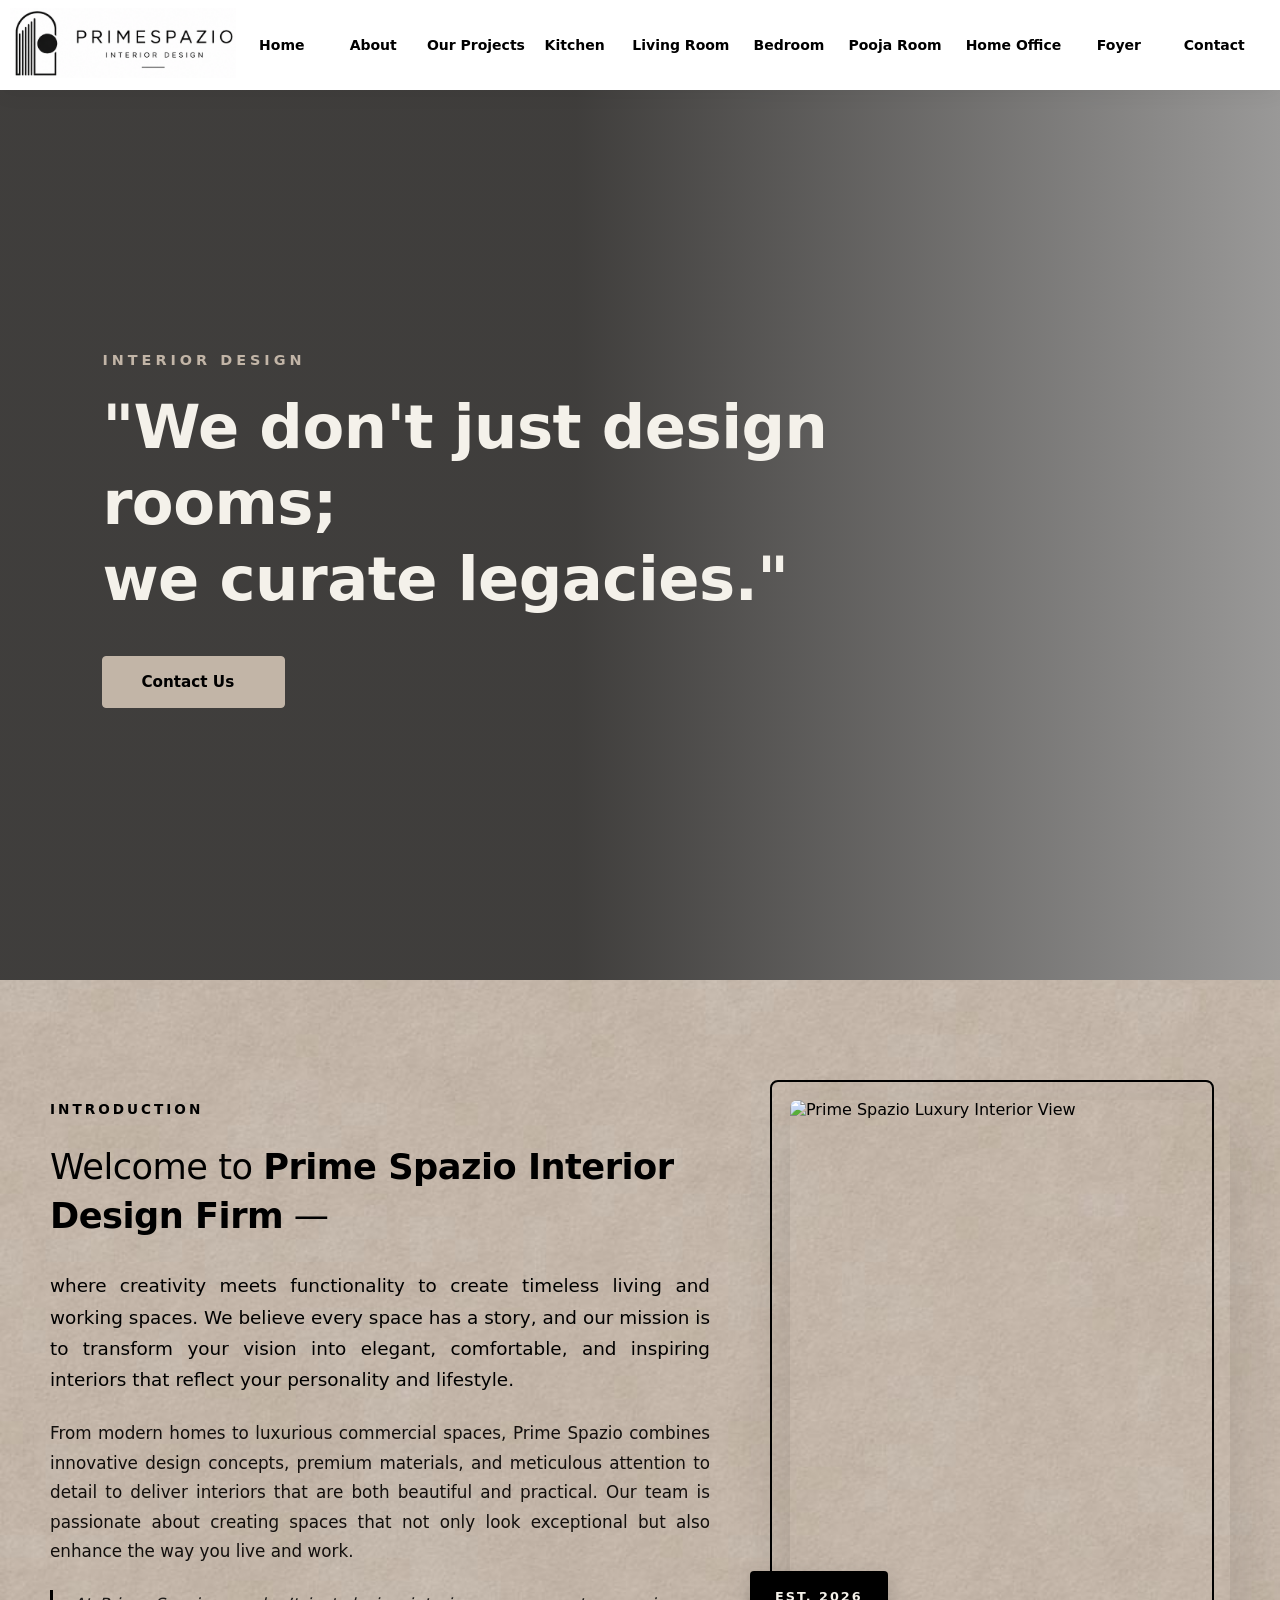
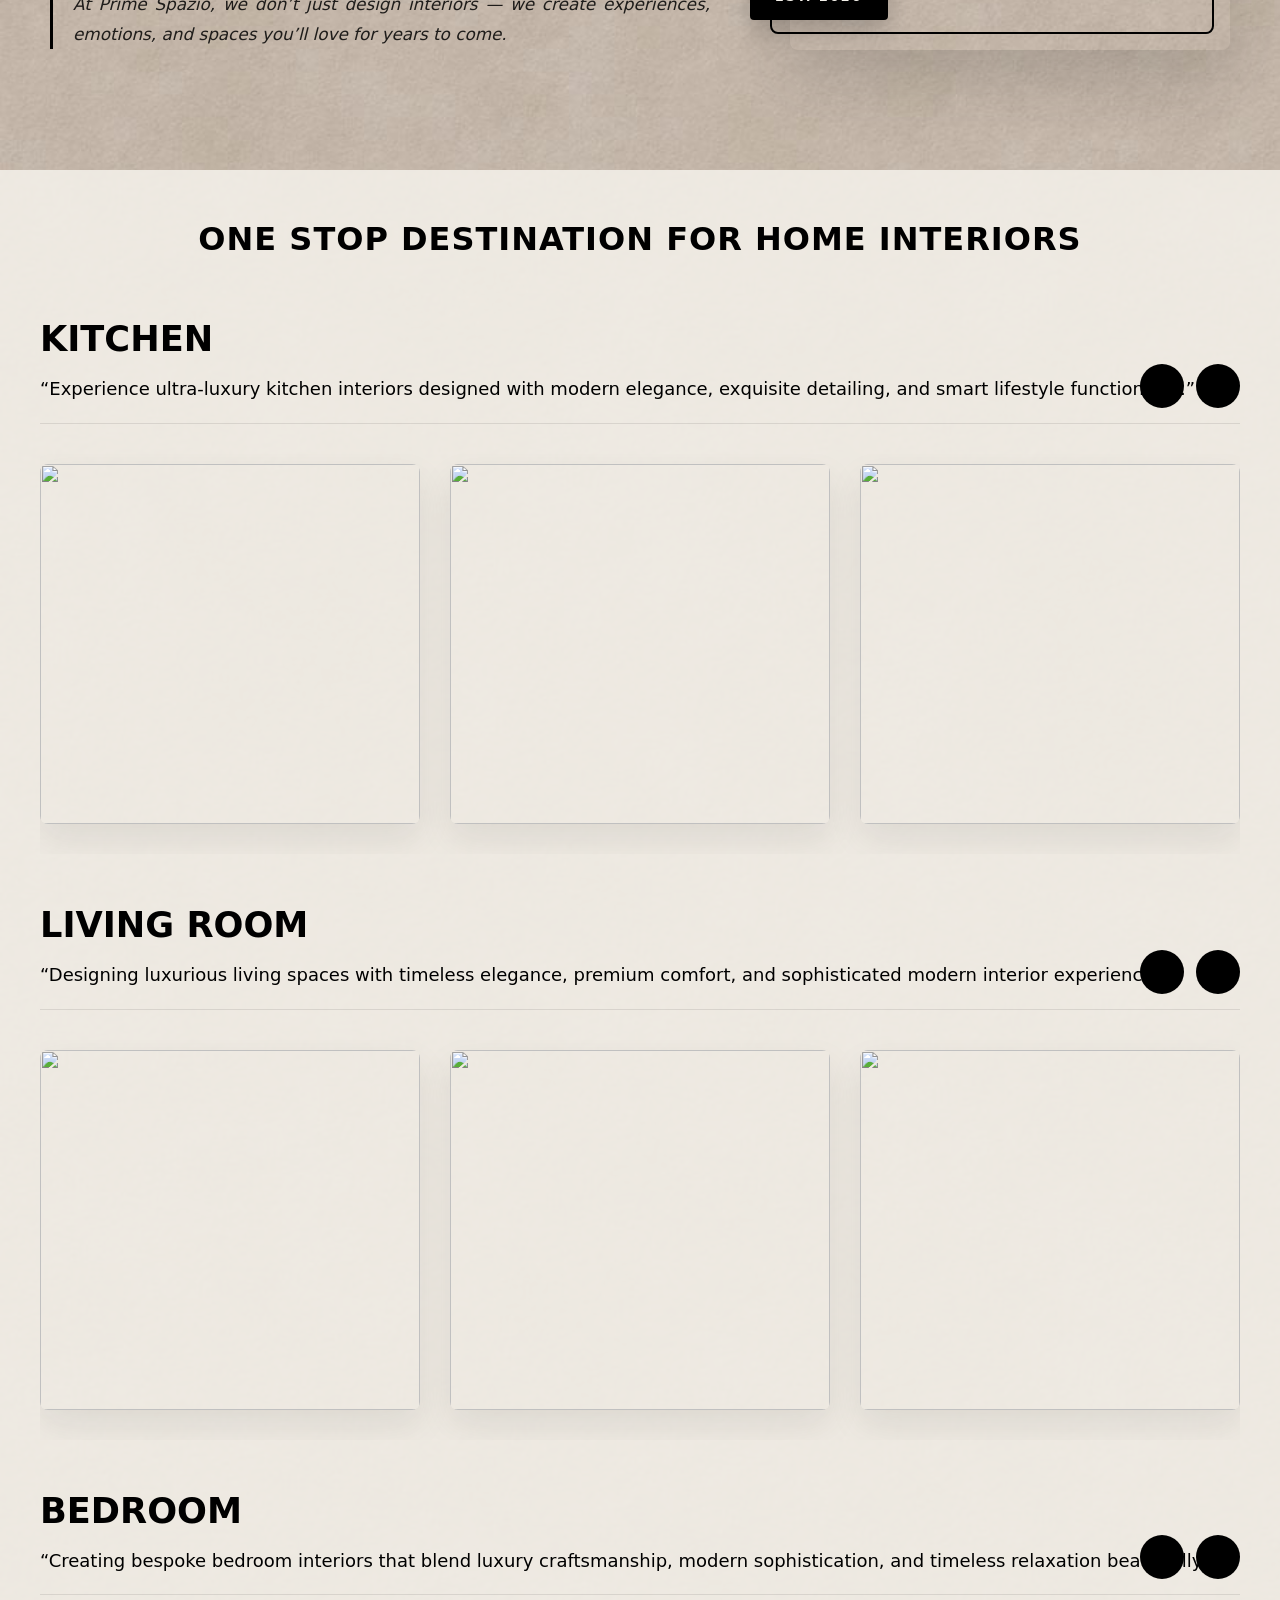
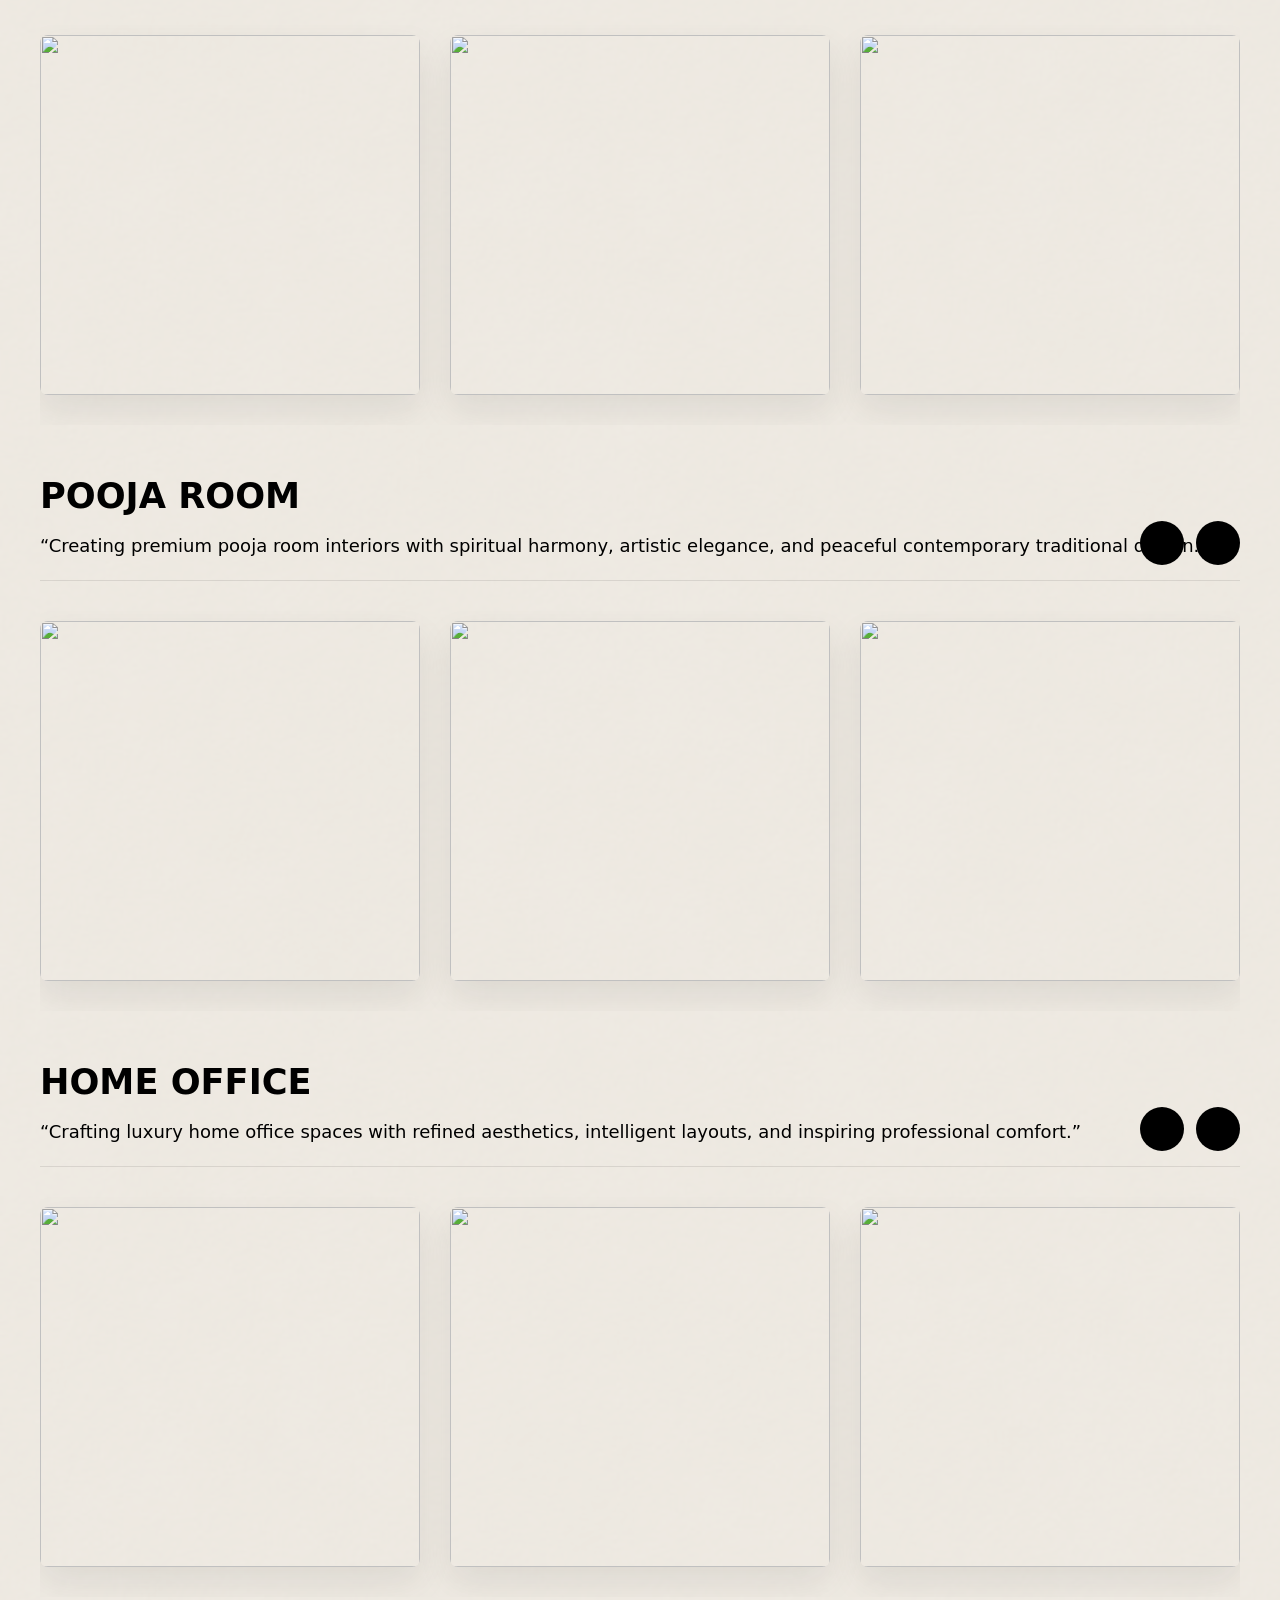
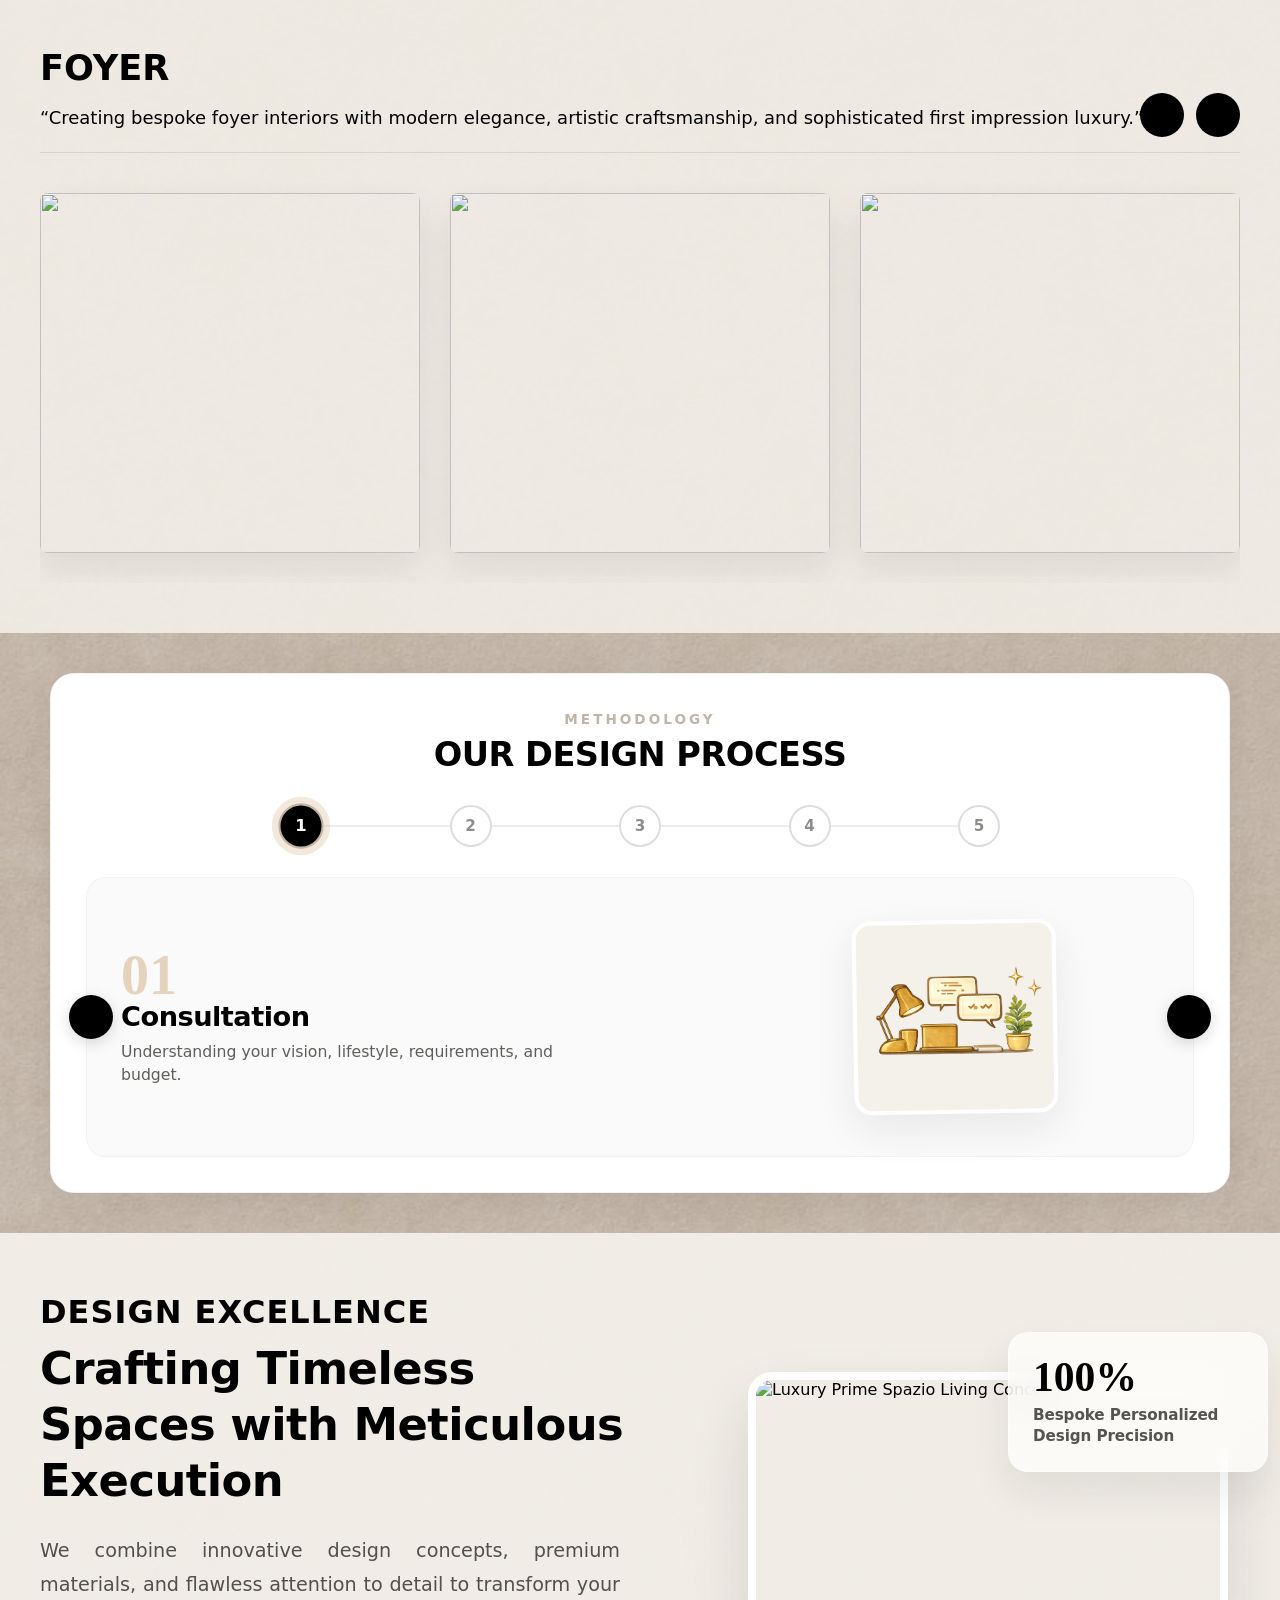
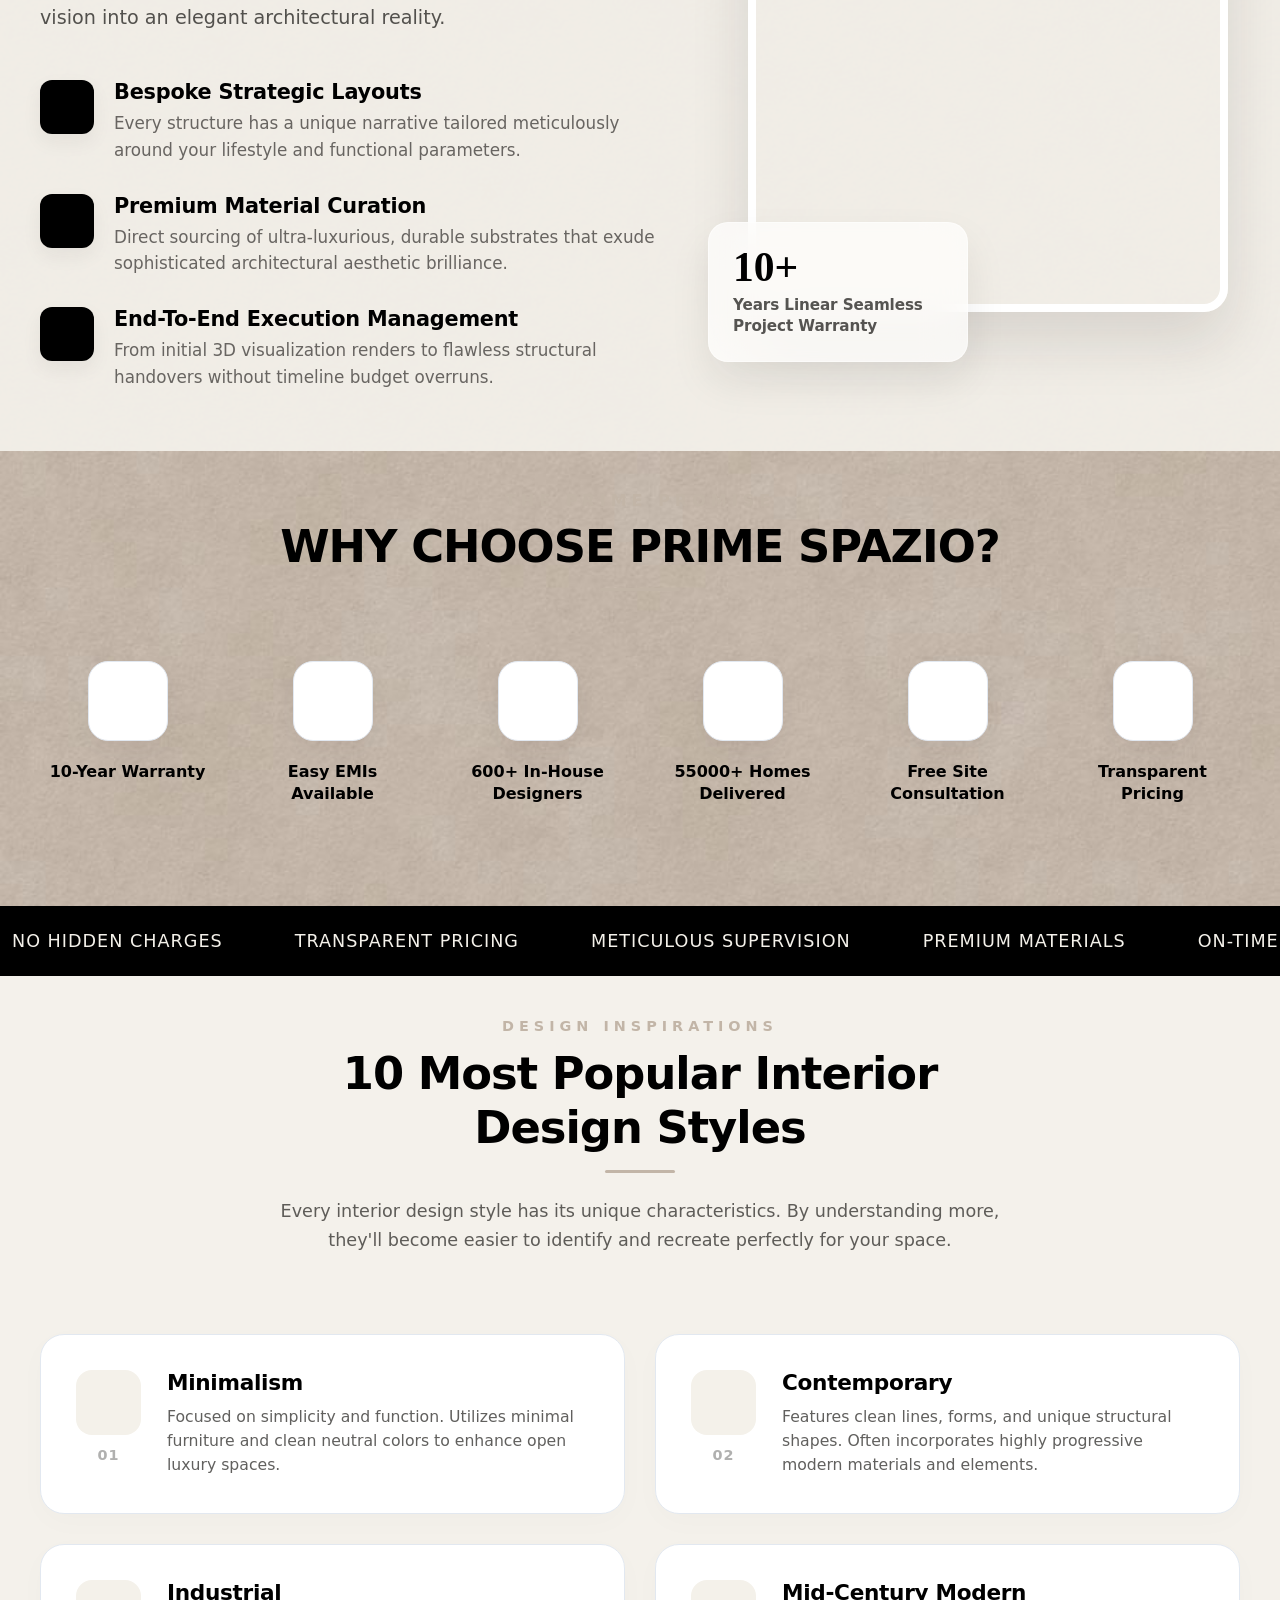
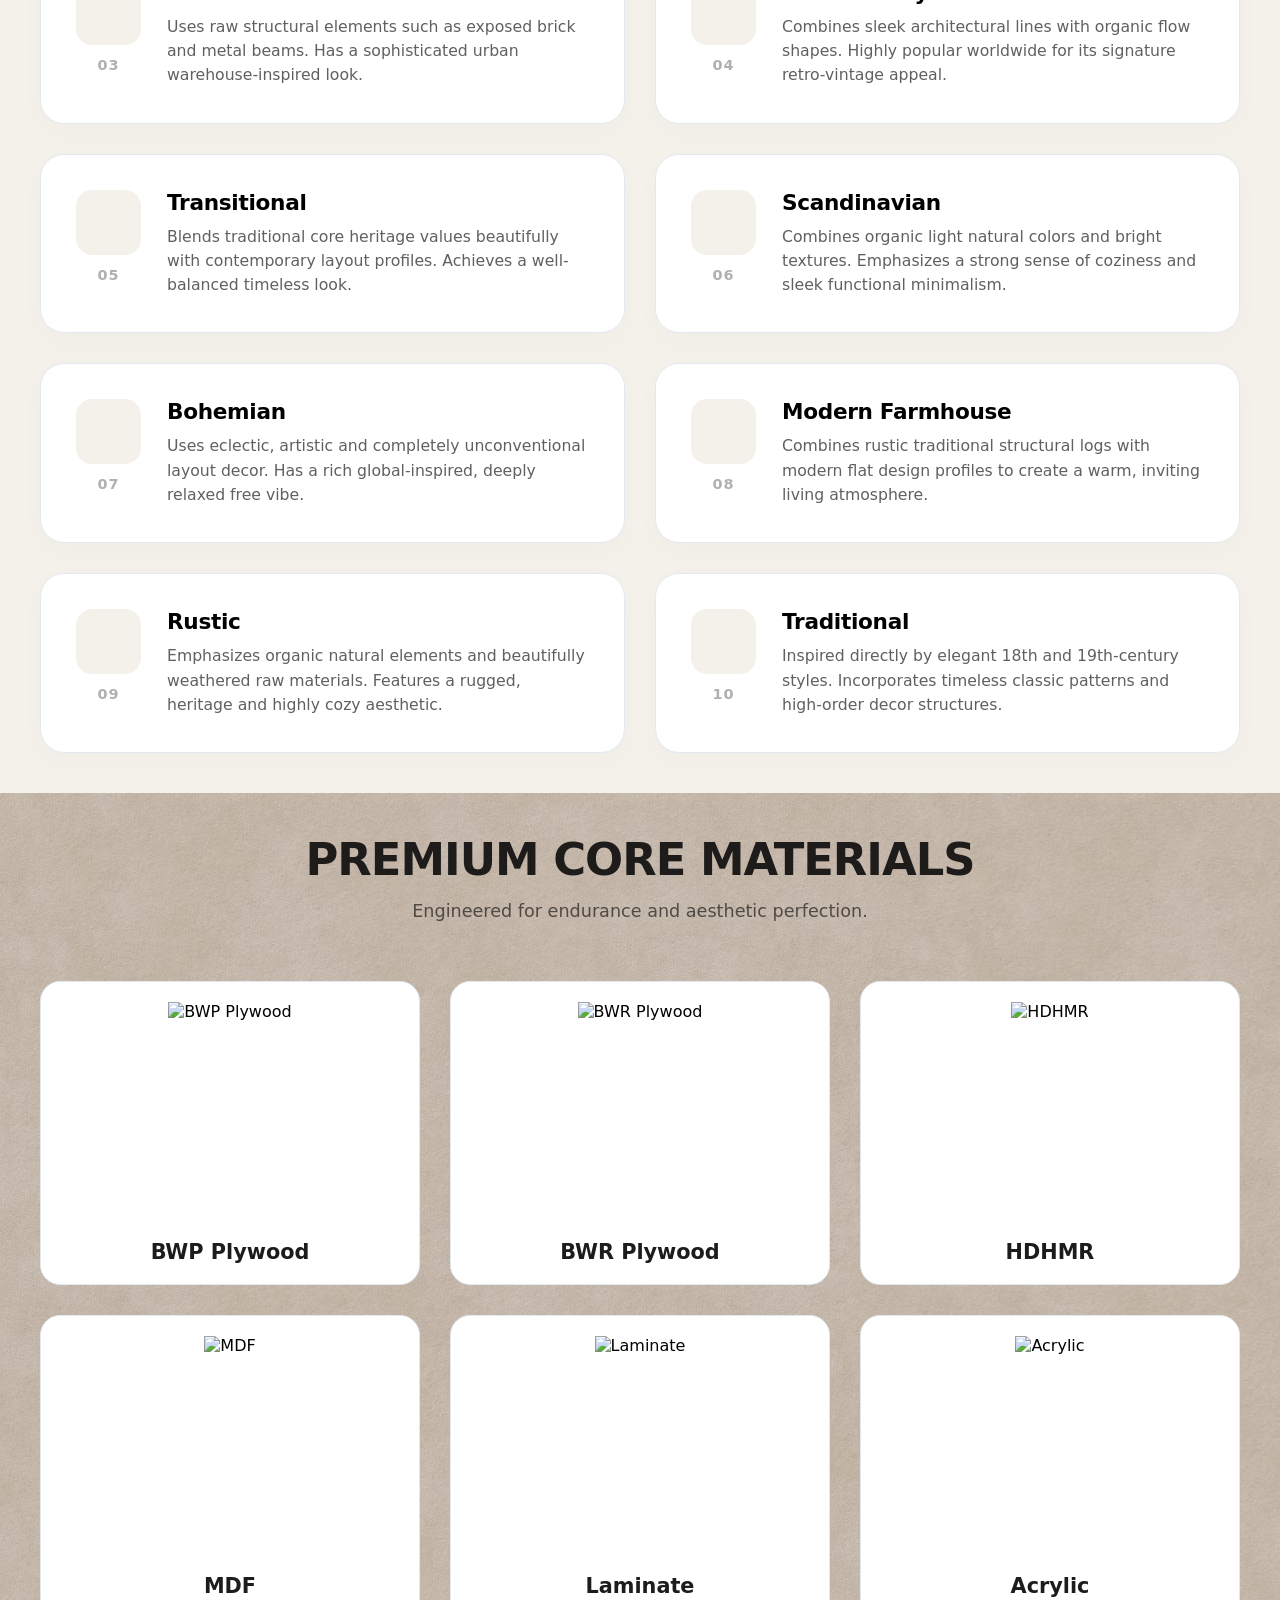
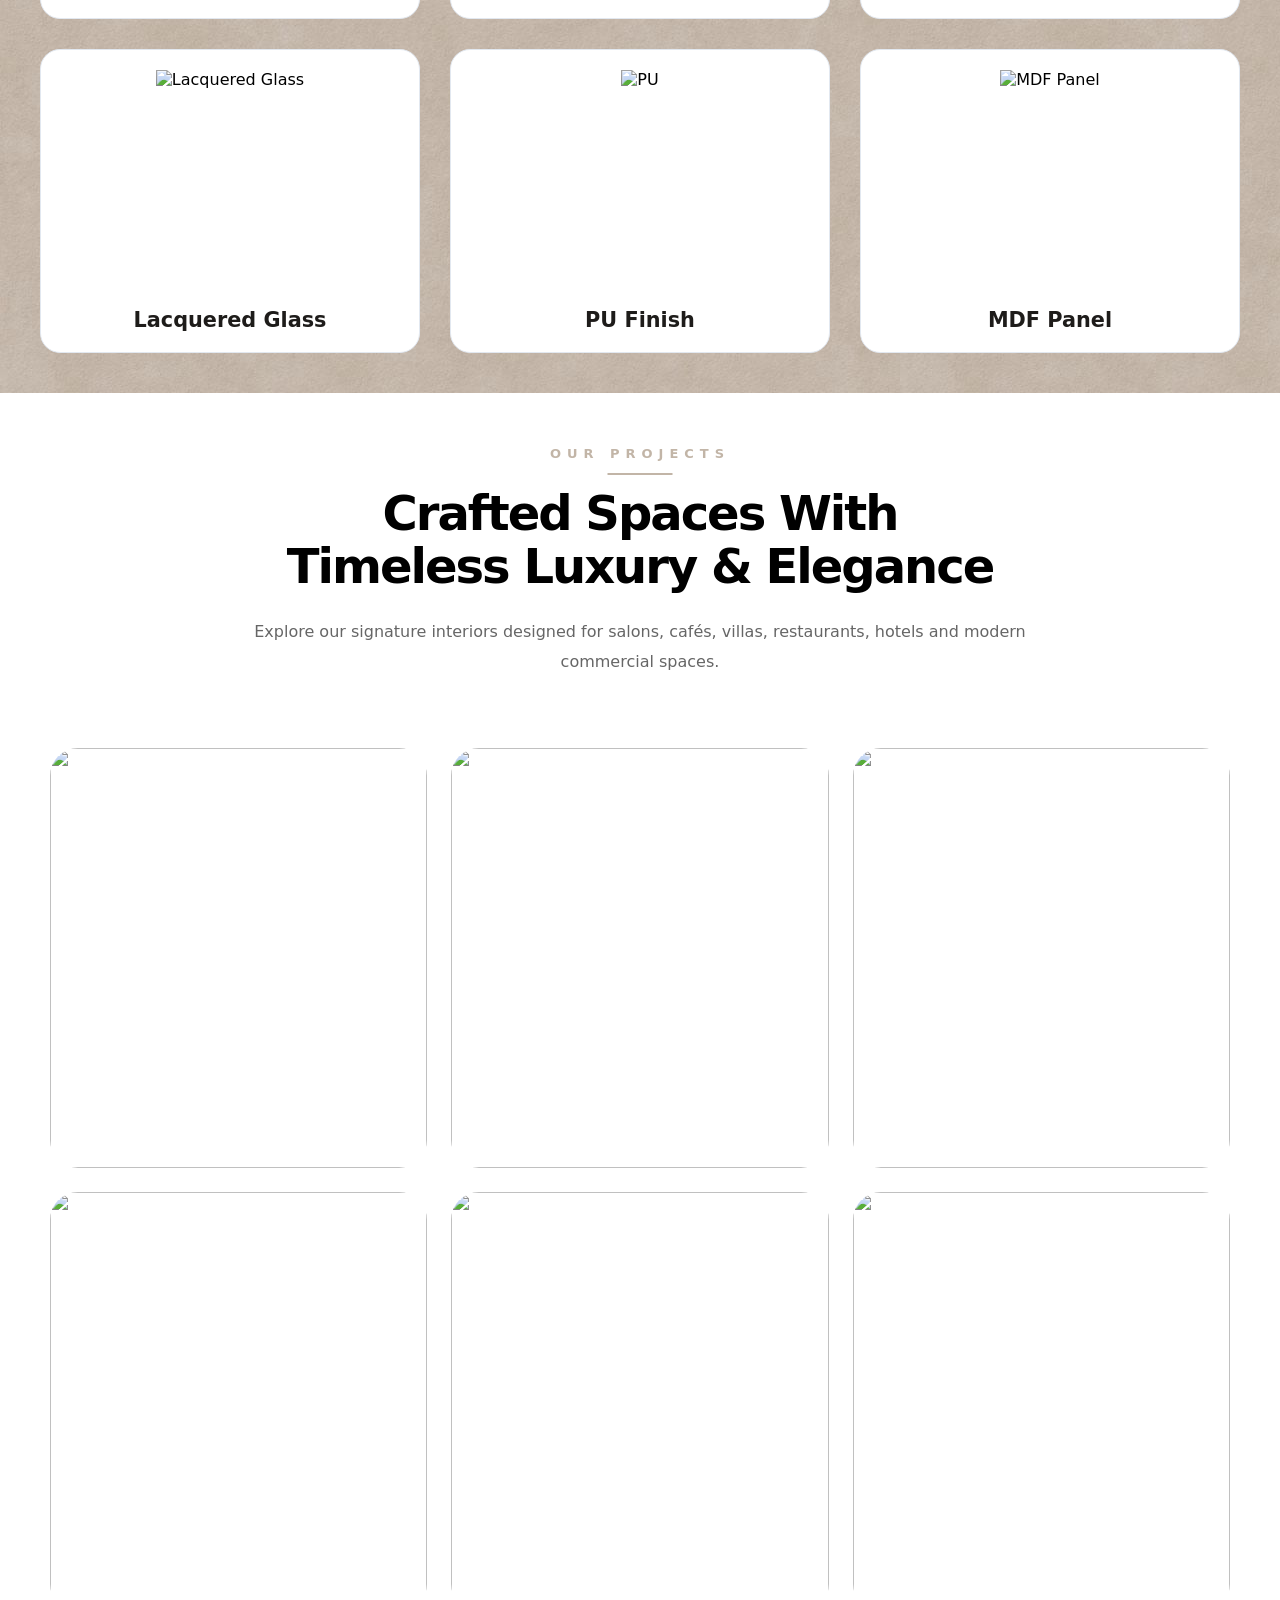
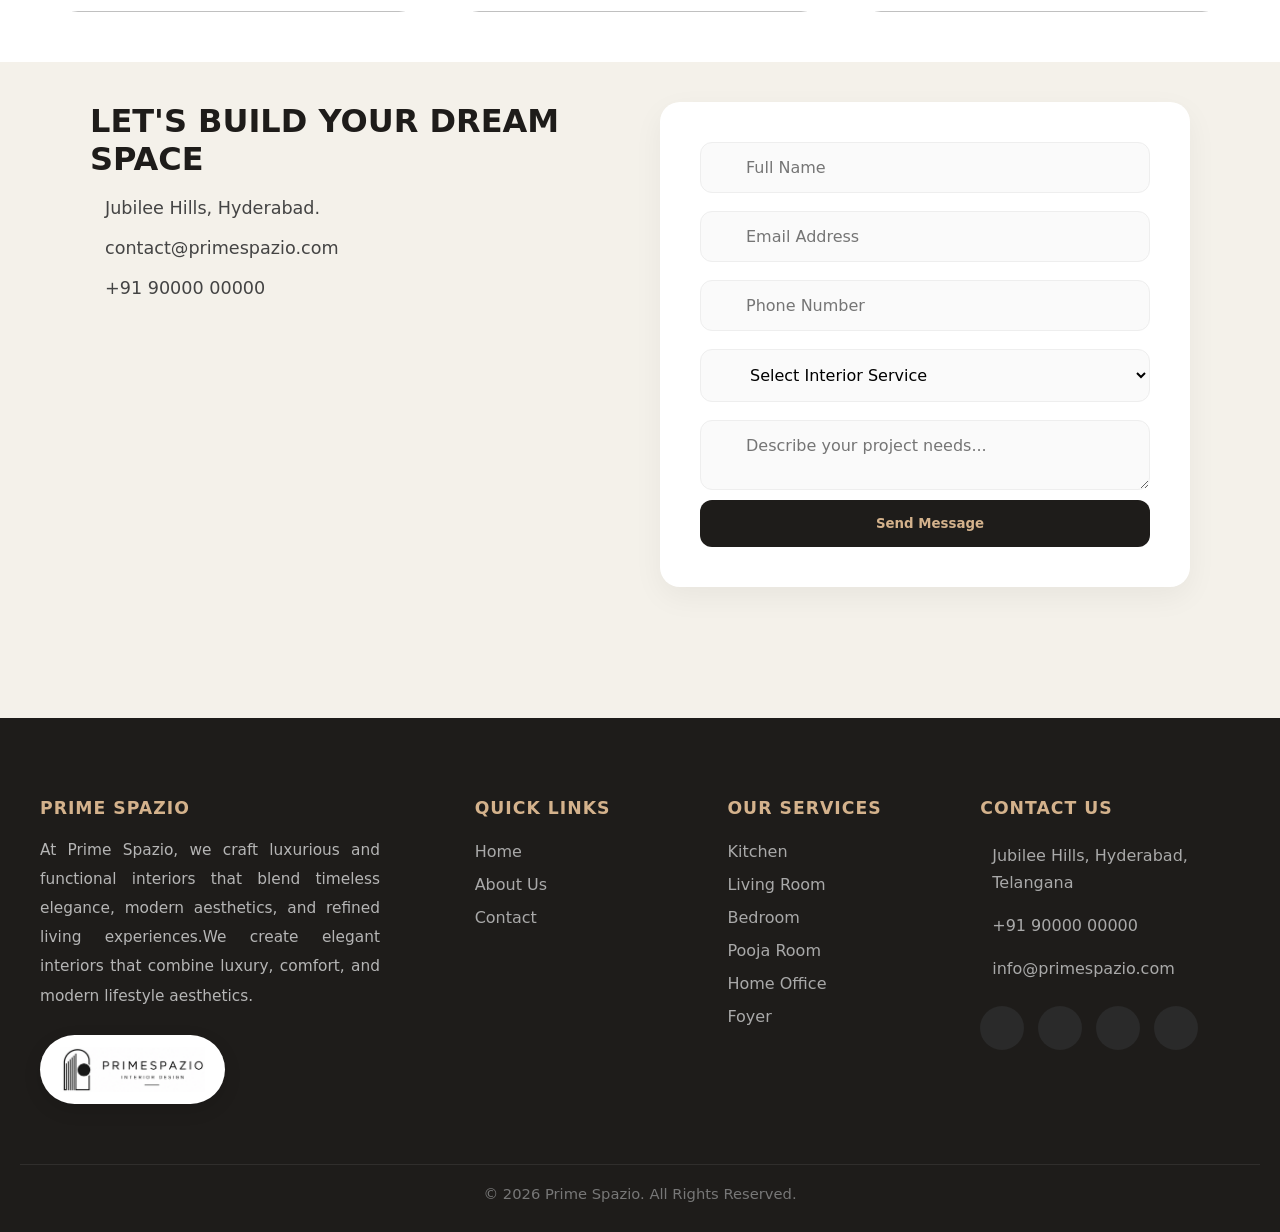
==== commit 74772ad1: "prime" ====
--- a/index.html
+++ b/index.html
@@ -14,104 +14,205 @@
 <body>
 
     <header>
-        <nav class="navbar">
-            <div class="logo-container">
-                <a href="index.html">
-                    <img src="images/logo.png" alt="AURA Logo" class="brand-logo-img">
-                </a>
-            </div>
-
-            <ul class="nav-links" id="navMenu">
-                <li><a href="index.html" class="nav-item ">Home</a></li>
-                <li><a href="about.html" class="nav-item">About</a></li>
-                 <li><a href="ourprojects.html" class="nav-item">Our Projects</a></li>
-
-                <li class="dropdown">
-                    <a href="kitchen.html" class="nav-item dt-toggle">Kitchen <i class="ri-arrow-down-s-line"></i></a>
-                    <ul class="dropdown-menu">
-                        <li><a href="kitchen.html">Pantry Units</a></li>
-                        <li><a href="kitchen.html">Base Units</a></li>
-                        <li><a href="kitchen.html">Lofts</a></li>
-                        <li><a href="kitchen.html">Counter tops</a></li>
-                        <li><a href="kitchen.html">Appliances</a></li>
-                        <li><a href="kitchen.html">Utility</a></li>
-                        <li><a href="kitchen.html">Automation</a></li>
-                    </ul>
-                </li>
-
-                <li class="dropdown">
-                    <a href="livingroom.html" class="nav-item dt-toggle">Living Room <i
-                            class="ri-arrow-down-s-line"></i></a>
-                    <ul class="dropdown-menu">
-                        <li><a href="livingroom.html">Tv Units</a></li>
-                        <li><a href="livingroom.html">Crockery Units</a></li>
-                        <li><a href="livingroom.html">Pooja Units</a></li>
-                        <li><a href="livingroom.html">Furniture</a></li>
-                        <li><a href="livingroom.html">False ceiling</a></li>
-                        <li><a href="livingroom.html">Automation</a></li>
-                    </ul>
-                </li>
-
-                <li class="dropdown">
-                    <a href="bedroom.html" class="nav-item dt-toggle">Bedroom <i class="ri-arrow-down-s-line"></i></a>
-                    <ul class="dropdown-menu">
-                        <li><a href="bedroom.html">Walk-In Wardrobes</a></li>
-                        <li><a href="bedroom.html">Sliding Wardrobes</a></li>
-                        <li><a href="bedroom.html">Dressing Table</a></li>
-                        <li><a href="bedroom.html">Study Units</a></li>
-                        <li><a href="bedroom.html">TV Units</a></li>
-                        <li><a href="bedroom.html">Furniture</a></li>
-                        <li><a href="bedroom.html">Automation</a></li>
-                        <li><a href="bedroom.html">Painting & Wallpapers</a></li>
-                    </ul>
-                </li>
-
-                <li class="dropdown">
-                    <a href="poojaroom.html" class="nav-item dt-toggle">Pooja Room <i
-                            class="ri-arrow-down-s-line"></i></a>
-                    <ul class="dropdown-menu">
-                        <li><a href="poojaroom.html">Pooja Mandir Unit</a></li>
-                        <li><a href="poojaroom.html">Sound Elements</a></li>
-                        <li><a href="poojaroom.html">LED Lighting</a></li>
-                        <li><a href="poojaroom.html">Storage Solutions</a></li>
-                        <li><a href="poojaroom.html">Spiritual Wall Decor</a></li>
-                        <li><a href="poojaroom.html">Brass Decorative Items</a></li>
-                        <li><a href="poojaroom.html">Traditional Rugs and Mats</a></li>
-                    </ul>
-                </li>
-
-                <li class="dropdown">
-                    <a href="homeoffice.html" class="nav-item dt-toggle">Home Office <i
-                            class="ri-arrow-down-s-line"></i></a>
-                    <ul class="dropdown-menu">
-                        <li><a href="homeoffice.html">Study Units</a></li>
-                        <li><a href="homeoffice.html">Library Units</a></li>
-                        <li><a href="homeoffice.html">Wallpaper</a></li>
-                        <li><a href="homeoffice.html">Furniture</a></li>
-                        <li><a href="homeoffice.html">Lighting</a></li>
-                    </ul>
-                </li>
-
-                <li class="dropdown">
-                    <a href="foyer.html" class="nav-item dt-toggle">Foyer <i class="ri-arrow-down-s-line"></i></a>
-                    <ul class="dropdown-menu">
-                        <li><a href="foyer.html">Shoe Rack</a></li>
-                        <li><a href="foyer.html">Painting</a></li>
-                        <li><a href="foyer.html">False Ceiling</a></li>
-                        <li><a href="foyer.html">Wallpaper</a></li>
-                        <li><a href="foyer.html">Furniture</a></li>
-                        <li><a href="foyer.html">Lighting</a></li>
-                    </ul>
-                </li>
-
-                <li><a href="contact.html" class="nav-item">Contact</a></li>
-            </ul>
-
-            <div class="menu-toggle" id="mobileToggleButton">
-                <i class="ri-menu-3-line"></i>
-            </div>
-        </nav>
-    </header>
+    <nav class="navbar">
+
+        <div class="logo-container">
+            <a href="index.html">
+                <img src="images/logo.png" alt="AURA Logo" class="brand-logo-img">
+            </a>
+        </div>
+
+        <ul class="nav-links" id="navMenu">
+
+            <li>
+                <a href="index.html" class="nav-item">Home</a>
+            </li>
+
+            <li>
+                <a href="about.html" class="nav-item">About</a>
+            </li>
+
+            <li>
+                <a href="ourprojects.html" class="nav-item">Our Projects</a>
+            </li>
+
+            <!-- KITCHEN -->
+
+            <li class="dropdown">
+
+                <div class="mobile-nav-row">
+
+                    <a href="kitchen.html" class="nav-item-link">
+                        Kitchen
+                    </a>
+
+                    <span class="dt-toggle">
+                        <i class="ri-arrow-down-s-line"></i>
+                    </span>
+
+                </div>
+
+                <ul class="dropdown-menu">
+                    <li><a href="kitchen.html">Pantry Units</a></li>
+                    <li><a href="kitchen.html">Base Units</a></li>
+                    <li><a href="kitchen.html">Lofts</a></li>
+                    <li><a href="kitchen.html">Counter tops</a></li>
+                    <li><a href="kitchen.html">Appliances</a></li>
+                    <li><a href="kitchen.html">Utility</a></li>
+                    <li><a href="kitchen.html">Automation</a></li>
+                </ul>
+
+            </li>
+
+            <!-- LIVING ROOM -->
+
+            <li class="dropdown">
+
+                <div class="mobile-nav-row">
+
+                    <a href="livingroom.html" class="nav-item-link">
+                        Living Room
+                    </a>
+
+                    <span class="dt-toggle">
+                        <i class="ri-arrow-down-s-line"></i>
+                    </span>
+
+                </div>
+
+                <ul class="dropdown-menu">
+                    <li><a href="livingroom.html">Tv Units</a></li>
+                    <li><a href="livingroom.html">Crockery Units</a></li>
+                    <li><a href="livingroom.html">Pooja Units</a></li>
+                    <li><a href="livingroom.html">Furniture</a></li>
+                    <li><a href="livingroom.html">False ceiling</a></li>
+                    <li><a href="livingroom.html">Automation</a></li>
+                </ul>
+
+            </li>
+
+            <!-- BEDROOM -->
+
+            <li class="dropdown">
+
+                <div class="mobile-nav-row">
+
+                    <a href="bedroom.html" class="nav-item-link">
+                        Bedroom
+                    </a>
+
+                    <span class="dt-toggle">
+                        <i class="ri-arrow-down-s-line"></i>
+                    </span>
+
+                </div>
+
+                <ul class="dropdown-menu">
+                    <li><a href="bedroom.html">Walk-In Wardrobes</a></li>
+                    <li><a href="bedroom.html">Sliding Wardrobes</a></li>
+                    <li><a href="bedroom.html">Dressing Table</a></li>
+                    <li><a href="bedroom.html">Study Units</a></li>
+                    <li><a href="bedroom.html">TV Units</a></li>
+                    <li><a href="bedroom.html">Furniture</a></li>
+                    <li><a href="bedroom.html">Automation</a></li>
+                    <li><a href="bedroom.html">Painting & Wallpapers</a></li>
+                </ul>
+
+            </li>
+
+            <!-- POOJA ROOM -->
+
+            <li class="dropdown">
+
+                <div class="mobile-nav-row">
+
+                    <a href="poojaroom.html" class="nav-item-link">
+                        Pooja Room
+                    </a>
+
+                    <span class="dt-toggle">
+                        <i class="ri-arrow-down-s-line"></i>
+                    </span>
+
+                </div>
+
+                <ul class="dropdown-menu">
+                    <li><a href="poojaroom.html">Pooja Mandir Unit</a></li>
+                    <li><a href="poojaroom.html">Sound Elements</a></li>
+                    <li><a href="poojaroom.html">LED Lighting</a></li>
+                    <li><a href="poojaroom.html">Storage Solutions</a></li>
+                    <li><a href="poojaroom.html">Spiritual Wall Decor</a></li>
+                    <li><a href="poojaroom.html">Brass Decorative Items</a></li>
+                    <li><a href="poojaroom.html">Traditional Rugs and Mats</a></li>
+                </ul>
+
+            </li>
+
+            <!-- HOME OFFICE -->
+
+            <li class="dropdown">
+
+                <div class="mobile-nav-row">
+
+                    <a href="homeoffice.html" class="nav-item-link">
+                        Home Office
+                    </a>
+
+                    <span class="dt-toggle">
+                        <i class="ri-arrow-down-s-line"></i>
+                    </span>
+
+                </div>
+
+                <ul class="dropdown-menu">
+                    <li><a href="homeoffice.html">Study Units</a></li>
+                    <li><a href="homeoffice.html">Library Units</a></li>
+                    <li><a href="homeoffice.html">Wallpaper</a></li>
+                    <li><a href="homeoffice.html">Furniture</a></li>
+                    <li><a href="homeoffice.html">Lighting</a></li>
+                </ul>
+
+            </li>
+
+            <!-- FOYER -->
+
+            <li class="dropdown">
+
+                <div class="mobile-nav-row">
+
+                    <a href="foyer.html" class="nav-item-link">
+                        Foyer
+                    </a>
+
+                    <span class="dt-toggle">
+                        <i class="ri-arrow-down-s-line"></i>
+                    </span>
+
+                </div>
+
+                <ul class="dropdown-menu">
+                    <li><a href="foyer.html">Shoe Rack</a></li>
+                    <li><a href="foyer.html">Painting</a></li>
+                    <li><a href="foyer.html">False Ceiling</a></li>
+                    <li><a href="foyer.html">Wallpaper</a></li>
+                    <li><a href="foyer.html">Furniture</a></li>
+                    <li><a href="foyer.html">Lighting</a></li>
+                </ul>
+
+            </li>
+
+            <li>
+                <a href="contact.html" class="nav-item">Contact</a>
+            </li>
+
+        </ul>
+
+        <div class="menu-toggle" id="mobileToggleButton">
+            <i class="ri-menu-3-line"></i>
+        </div>
+
+    </nav>
+</header>
 
 
 
--- a/css/index.css
+++ b/css/index.css
@@ -1,209 +1,383 @@
-/* Reset Core Base Layout Setup */
-* {
-    margin: 0;
-    padding: 0;
-    box-sizing: border-box;
-    font-family: system-ui, -apple-system, BlinkMacSystemFont, 'Segoe UI', Roboto, Oxygen, Ubuntu, Cantarell, sans-serif;
-}
-
-/* DYNAMIC COLOR VARIABLES: 
-   Inka replace cheyadam chala easy! Ee parameters change chesthe core style continuous ga synchronize avthundi.
-*/
-:root {
-    --navbar-bg: #FFFFFF;         /* Pure white background for layout stability */
-    --pinterest-light: #F4F1EA;   /* Warm Cream/Beige structural background */
-    --pinterest-dark: black;    /* Deep Charcoal Brown / Black element focus */
-    --accent-gold:#c2b5a7;       /* Soft luxury wood tint / highlight effect */
-    --border-color: #E2E8F0;      /* Minimal slate subtle divider tint */
-}
-
-
-/* Header Container Logic */
-header {
-    position: fixed;
-    top: 0;
-    left: 0;
-    width: 100%;
-    background-color: var(--navbar-bg);
-    box-shadow: 0 4px 20px rgba(0, 0, 0, 0.05);
-    z-index: 1000;
-}
-
-.navbar {
-    display: flex;
-    justify-content: space-between;
-    align-items: center;
-    max-width: 1400px;
-    margin: 0 auto;
-    padding: 0 40px;
-    height: 90px;
-}
-
-/* Brand Logo Image Flex Alignment Layout Setup */
-.logo-container {
-    display: flex;
-    align-items: center;
-    height: 100%;
-}
-
-.brand-logo-img {
-    height: 75px;          /* Logo automatic view height boundary setup */
-    width: auto;   
-    margin-left: -20px;        /* Aspect ratio balance maintaining parameter */
-    display: block;
-    object-fit: contain;
-    transition: transform 0.3s ease;
-}
-
-/* Subtle premium hover scale shift feedback response */
-.brand-logo-img:hover {
-    transform: scale(1.02);
-}
-
-/* Main Navigation Links Alignment Grid 
-   [CHANGE]: Justify-content padding balance core flex level mid shift layer wrapper handles tight layout.
-*/
-.nav-links {
-    display: flex;
-    align-items: center;
-    list-style: none;
-    height: 100%;
-    margin-left: auto;     /* Pushes whole navigation group naturally next to the logo */
-    margin-right: 10px;    /* [FIXED]: Contact corner ki vellipokunda nav links system ni left ki center chesthundi */
-}
-
-.nav-links > li {
-    height: 100%;
-    display: flex;
-    align-items: center;
-    position: relative;
-}
-
-.nav-item {
-    color: var(--pinterest-dark);
-    text-decoration: none;
-    font-weight: 600;
-    font-size: 0.92rem;
-    padding: 0 14px;       /* Spacing micro balanced across 9 items */
-    height: 100%;
-    display: flex;
-    align-items: center;
-    gap: 2px;
-  
-    transition: all 0.3s ease;
-}
-
-.nav-item i {
-    font-size: 0.4rem;
-    transition: transform 0.3s ease;
-}
-
-/* Active and Hover States Management */
-.nav-item:hover, .nav-item.active {
-    background-color: var(--pinterest-light);
-    color: var(--pinterest-dark);
-}
-
-/* Custom Dropdown System */
-.dropdown-menu {
-    position: absolute;
-    top: 100%;
-    left: 0;
-    background-color: var(--navbar-bg);
-    min-width: 200px;
-    list-style: none;
-    border: 1px solid var(--border-color);
-    box-shadow: 0 10px 30px rgba(0,0,0,0.08);
-    opacity: 0;
-    visibility: hidden;
-    transform: translateY(15px);
-    transition: opacity 0.3s ease, transform 0.3s ease, visibility 0.3s;
-    border-radius: 0 0 6px 6px;
-}
-
-.dropdown-menu li a {
-    display: block;
-    padding: 14px 20px;
-    color: var(--pinterest-dark);
-    text-decoration: none;
-    font-size: 0.9rem;
-    font-weight: 400;
-    border-bottom: 1px solid rgba(0, 0, 0, 0.02);
-    transition: all 0.25s ease;
-}
-
-/* Dropdown Elements Background Hover Transition */
-.dropdown-menu li a:hover {
-    background-color: var(--pinterest-light);
-    padding-left: 25px; /* Premium smooth slide interaction */
-    color: var(--pinterest-dark);
-}
-
-
-
-
-
-@media (min-width: 1025px) {
-    .menu-toggle {
-        display: none; /* డెస్క్‌టాప్‌లో మెనూ ఐకాన్ వద్దు */
-    }
-
-    /* డెస్క్‌టాప్ డ్రాప్-డౌన్ */
-    .dropdown-menu {
-        position: absolute !important;
-        top: 100%;
-        left: 0;
-        background-color: #fff !important;
-        opacity: 0;
-        visibility: hidden;
-        transform: translateY(15px);
-        transition: 0.3s ease;
-    }
-
-    .dropdown:hover .dropdown-menu {
-        opacity: 1;
-        visibility: visible;
-        transform: translateY(0);
-    }
-}
-
-@media (max-width: 1024px) {
-    html, body {
-        width: 100%;
-        overflow-x: hidden;
-    }
-
-    header {
-        width: 100%;
-        overflow: hidden;
-    }
-
-    .navbar {
-        width: 100%;
-        height: 70px;
-        padding: 0 16px;
-        display: flex;
-        align-items: center;
-        justify-content: space-between;
-    }
-
-    /* Logo */
-    .brand-logo-img {
-        height: 50px;
-        width: auto;
-    }
-
-    /* Hamburger Menu Icon */
-    .menu-toggle {
-        display: flex;
-        align-items: center;
-        justify-content: center;
-        font-size: 28px;
-        cursor: pointer;
-        z-index: 2000;
-    }
-
-  
+/* =========================
+   RESET
+========================= */
+
+*{
+    margin:0;
+    padding:0;
+    box-sizing:border-box;
+    font-family:system-ui,-apple-system,BlinkMacSystemFont,'Segoe UI',Roboto,Oxygen,Ubuntu,Cantarell,sans-serif;
+}
+
+:root{
+
+    --navbar-bg:#ffffff;
+
+    --pinterest-light:#F4F1EA;
+
+    --pinterest-dark:#000000;
+
+    --accent-gold:#c2b5a7;
+
+    --border-color:#E2E8F0;
+}
+body {
+   
+    overflow-x: hidden; /* ఇది చాలా ముఖ్యం */
+}
+/* =========================
+   HEADER
+========================= */
+/* =========================
+   HEADER
+========================= */
+
+header{
+
+    position:fixed;
+
+    top:0;
+
+    left:0;
+
+    width:100%;
+
+    background:var(--navbar-bg);
+
+    box-shadow:0 4px 20px rgba(0,0,0,0.05);
+
+    z-index:1000;
+}
+
+/* =========================
+   NAVBAR
+========================= */
+
+.navbar{
+
+    max-width:1500px;
+
+    height:90px;
+
+    margin:auto;
+
+    padding:0 20px;   /* reduced */
+
+    display:flex;
+
+    align-items:center;
+
+    justify-content:space-between;
+}
+
+/* =========================
+   LOGO
+========================= */
+
+.logo-container{
+
+    display:flex;
+
+    align-items:center;
+
+    height:100%;
+
+    flex-shrink:0;
+}
+
+.brand-logo-img{
+
+    height:70px;   /* slightly reduced */
+
+    width:auto;
+
+    margin-left:-10px;
+
+    object-fit:contain;
+
+    transition:0.3s ease;
+}
+
+.brand-logo-img:hover{
+
+    transform:scale(1.02);
+}
+
+/* =========================
+   NAVIGATION
+========================= */
+.nav-links{
+
+    display:flex;
+
+    align-items:center;
+
+    justify-content:center;   /* center */
+
+    list-style:none;
+
+    height:100%;
+
+    flex:1;
+
+    margin-left:0px;
+
+    padding:0;
+
+    gap:28px;   /* equal spacing for all */
+}
+.nav-links > li{
+
+    height:100%;
+
+    display:flex;
+
+    align-items:center;
+
+    justify-content:center;
+
+    position:relative;
+}
+
+/* =========================
+   DESKTOP LINKS
+========================= */
+
+.nav-item{
+
+    color:var(--pinterest-dark);
+
+    text-decoration:none;
+
+    font-weight:600;
+
+    font-size:15px;
+
+    padding:0 10px;   /* reduced */
+
+    height:100%;
+
+    display:flex;
+
+    align-items:center;
+
+    gap:2px;
+
+    white-space:nowrap;   /* IMPORTANT */
+
+    transition:0.3s ease;
+}
+
+.nav-item:hover,
+.nav-item.active{
+
+    background:var(--pinterest-light);
+}
+
+.nav-item i{
+
+    font-size:12px;
+
+    transition:0.3s ease;
+}
+
+/* =========================
+   DROPDOWN
+========================= */
+
+.dropdown-menu{
+
+    position:absolute;
+
+    top:100%;
+
+    left:0;
+
+    min-width:220px;
+
+    list-style:none;
+
+    background:#fff;
+
+    border:1px solid var(--border-color);
+
+    border-radius:0 0 6px 6px;
+
+    box-shadow:0 10px 30px rgba(0,0,0,0.08);
+
+    opacity:0;
+
+    visibility:hidden;
+
+    transform:translateY(15px);
+
+    transition:0.3s ease;
+    margin-left: 10px;
+}
+
+.dropdown:hover .dropdown-menu{
+
+    opacity:1;
+
+    visibility:visible;
+
+    transform:translateY(0);
+}
+
+.dropdown-menu li a{
+
+    display:block;
+
+    padding:14px 20px;
+
+    text-decoration:none;
+
+    color:#222;
+
+    font-size:14px;
+
+    border-bottom:1px solid rgba(0,0,0,0.03);
+
+    transition:0.25s ease;
+}
+
+.dropdown-menu li a:hover{
+
+    background:var(--pinterest-light);
+
+    padding-left:26px;
+}
+
+
+/* =========================
+   DESKTOP
+========================= */
+
+@media(min-width:1025px){
+
+    .menu-toggle{
+        display:none;
+    }
+
+    .navbar{
+        display:flex;
+        align-items:center;
+        justify-content:space-between;
+    }
+
+    .nav-links{
+        flex:1;
+        display:flex;
+        align-items:center;
+        justify-content:space-evenly; /* equal spaces */
+        gap:0;
+        margin-left:0px;
+        width:100%;
+    }
+
+    .nav-links > li{
+        flex:1;
+        display:flex;
+        justify-content:center;
+        align-items:center;
+    }
+
+    .dropdown:hover .dropdown-menu{
+        opacity:1;
+        visibility:visible;
+        transform:translateY(0);
+    }
+
+    .mobile-nav-row{
+        display:flex;
+        align-items:center;
+        justify-content:center;
+        height:100%;
+        width:100%;
+    }
+
+    .nav-item-link,
+    .nav-item{
+        color:var(--pinterest-dark);
+        text-decoration:none;
+        font-weight:600;
+        font-size:14px;
+        padding:0 8px;
+        height:100%;
+        display:flex;
+        align-items:center;
+        justify-content:center;
+        white-space:nowrap;
+        width:100%;
+        text-align:center;
+    }
+
+    .dt-toggle{
+        display:flex;
+        align-items:center;
+        height:100%;
+        padding-right:8px;
+        cursor:pointer;
+    }
+
+    .dt-toggle i{
+        font-size:14px;
+    }
+}
+/* =========================
+   MOBILE
+========================= */
+
+@media(max-width:1024px){
+
+    html,
+    body{
+
+        width:100%;
+
+        overflow-x:hidden;
+    }
+
+    header{
+
+        overflow:hidden;
+    }
+
+    .navbar{
+
+        width:100%;
+
+        height:70px;
+
+        padding:0 16px;
+    }
+
+    /* LOGO */
+
+    .brand-logo-img{
+
+        height:50px;
+
+        margin-left:0;
+    }
+
+    /* HAMBURGER */
+
+    .menu-toggle{
+
+        display:flex;
+
+        align-items:center;
+
+        justify-content:center;
+
+        font-size:28px;
+
+        cursor:pointer;
+
+        z-index:2000;
+    }
+
     /* MOBILE MENU */
 
     .nav-links{
@@ -224,16 +398,16 @@
 
         align-items:flex-start;
 
+        overflow-y:auto;
+
+        overflow-x:hidden;
+
+        transition:0.4s ease;
+
+        margin:0;
+
         padding:0;
 
-        margin:0;
-
-        overflow-y:auto;
-
-        overflow-x:hidden;
-
-        transition:0.4s ease;
-
         z-index:1500;
     }
 
@@ -255,25 +429,73 @@
         align-items:flex-start;
     }
 
-    /* MOBILE MENU ITEMS */
+    /* NORMAL MOBILE LINKS */
 
     .nav-item{
 
         width:100%;
 
+        padding:18px 20px;
+
+        border-bottom:1px solid #eee;
+
+        font-size:15px;
+
         height:auto;
+    }
+
+    /* MOBILE DROPDOWN ROW */
+
+    .mobile-nav-row{
+
+        width:100%;
+
+        display:flex;
+
+        align-items:center;
+
+        justify-content:space-between;
+
+        border-bottom:1px solid #eee;
+    }
+
+    /* MAIN LINK */
+
+    .nav-item-link{
+
+        flex:1;
 
         padding:18px 20px;
 
+        text-decoration:none;
+
+        color:#000;
+
+        font-size:15px;
+
+        font-weight:600;
+    }
+
+    /* DROPDOWN ICON */
+
+    .dt-toggle{
+
+        padding:18px 20px;
+
+        cursor:pointer;
+
         display:flex;
 
         align-items:center;
 
-        justify-content:space-between;
-
-        border-bottom:1px solid #eeeeee;
-
-        font-size:15px;
+        justify-content:center;
+    }
+
+    .dt-toggle i{
+
+        font-size:20px;
+
+        transition:0.3s ease;
     }
 
     /* MOBILE DROPDOWN */
@@ -303,6 +525,8 @@
 
         border:none !important;
 
+        border-radius:0;
+
         box-shadow:none !important;
 
         transition:max-height 0.35s ease;
@@ -335,14 +559,11 @@
         border-bottom:1px solid #ececec;
     }
 
-    .dropdown.open .nav-item i{
+    .dropdown.open .dt-toggle i{
 
         transform:rotate(180deg);
     }
 }
-
-
-
 
 
 
@@ -698,6 +919,7 @@
 /* Popular Designs Core Base Grid */
 .popular-section {
     width: 100%;
+    overflow: hidden;
     padding: 50px 0;
     background-image: url('../images/bg.png'); 
     background-size: cover;
@@ -2713,6 +2935,7 @@
 .themes-master-section {
     width: 100%;
     padding: 40px 0;
+    overflow: hidden;
     /* Dynamic connection to theme concrete plaster wall textures */
     background-size: cover;
     background-repeat: repeat;
@@ -3289,6 +3512,7 @@
 
 .our-projects-section{
     padding:50px 50px;
+    overflow: hidden;
     background:var(--navbar-bg);
 }
 
